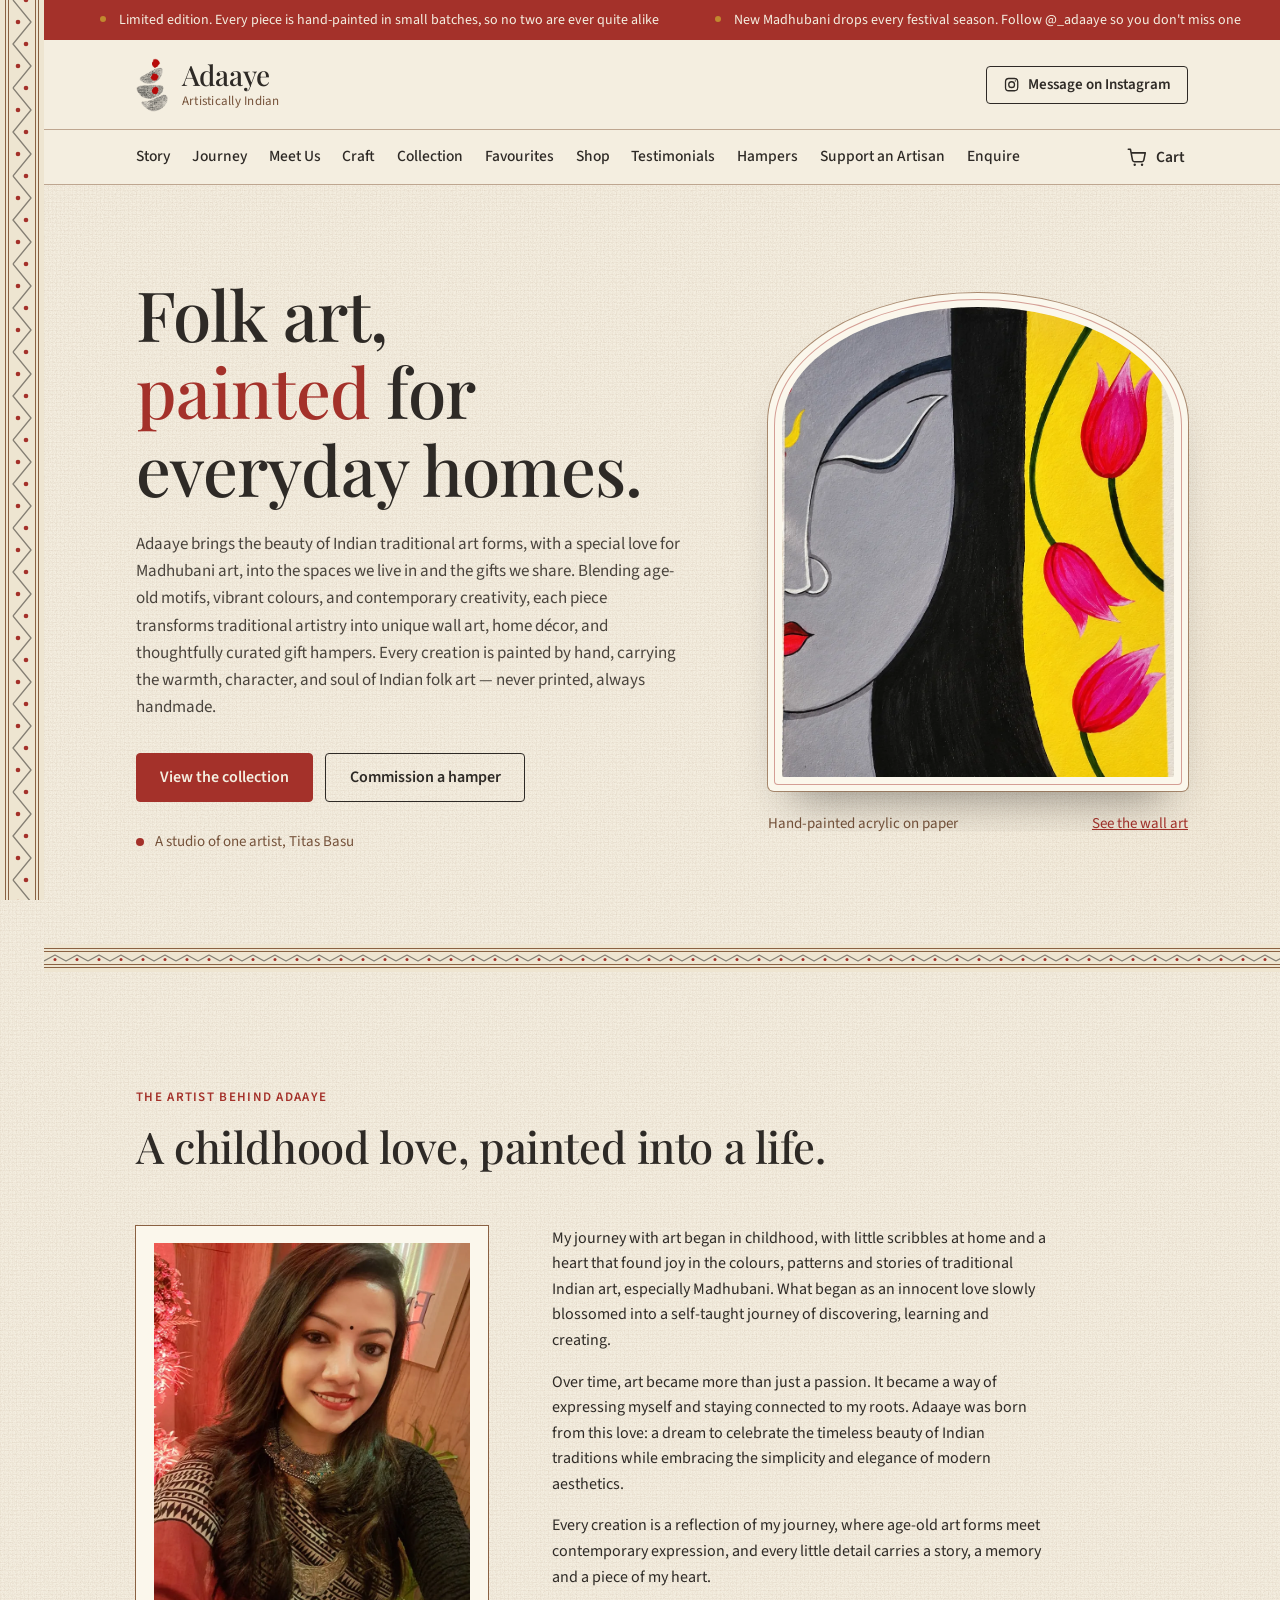
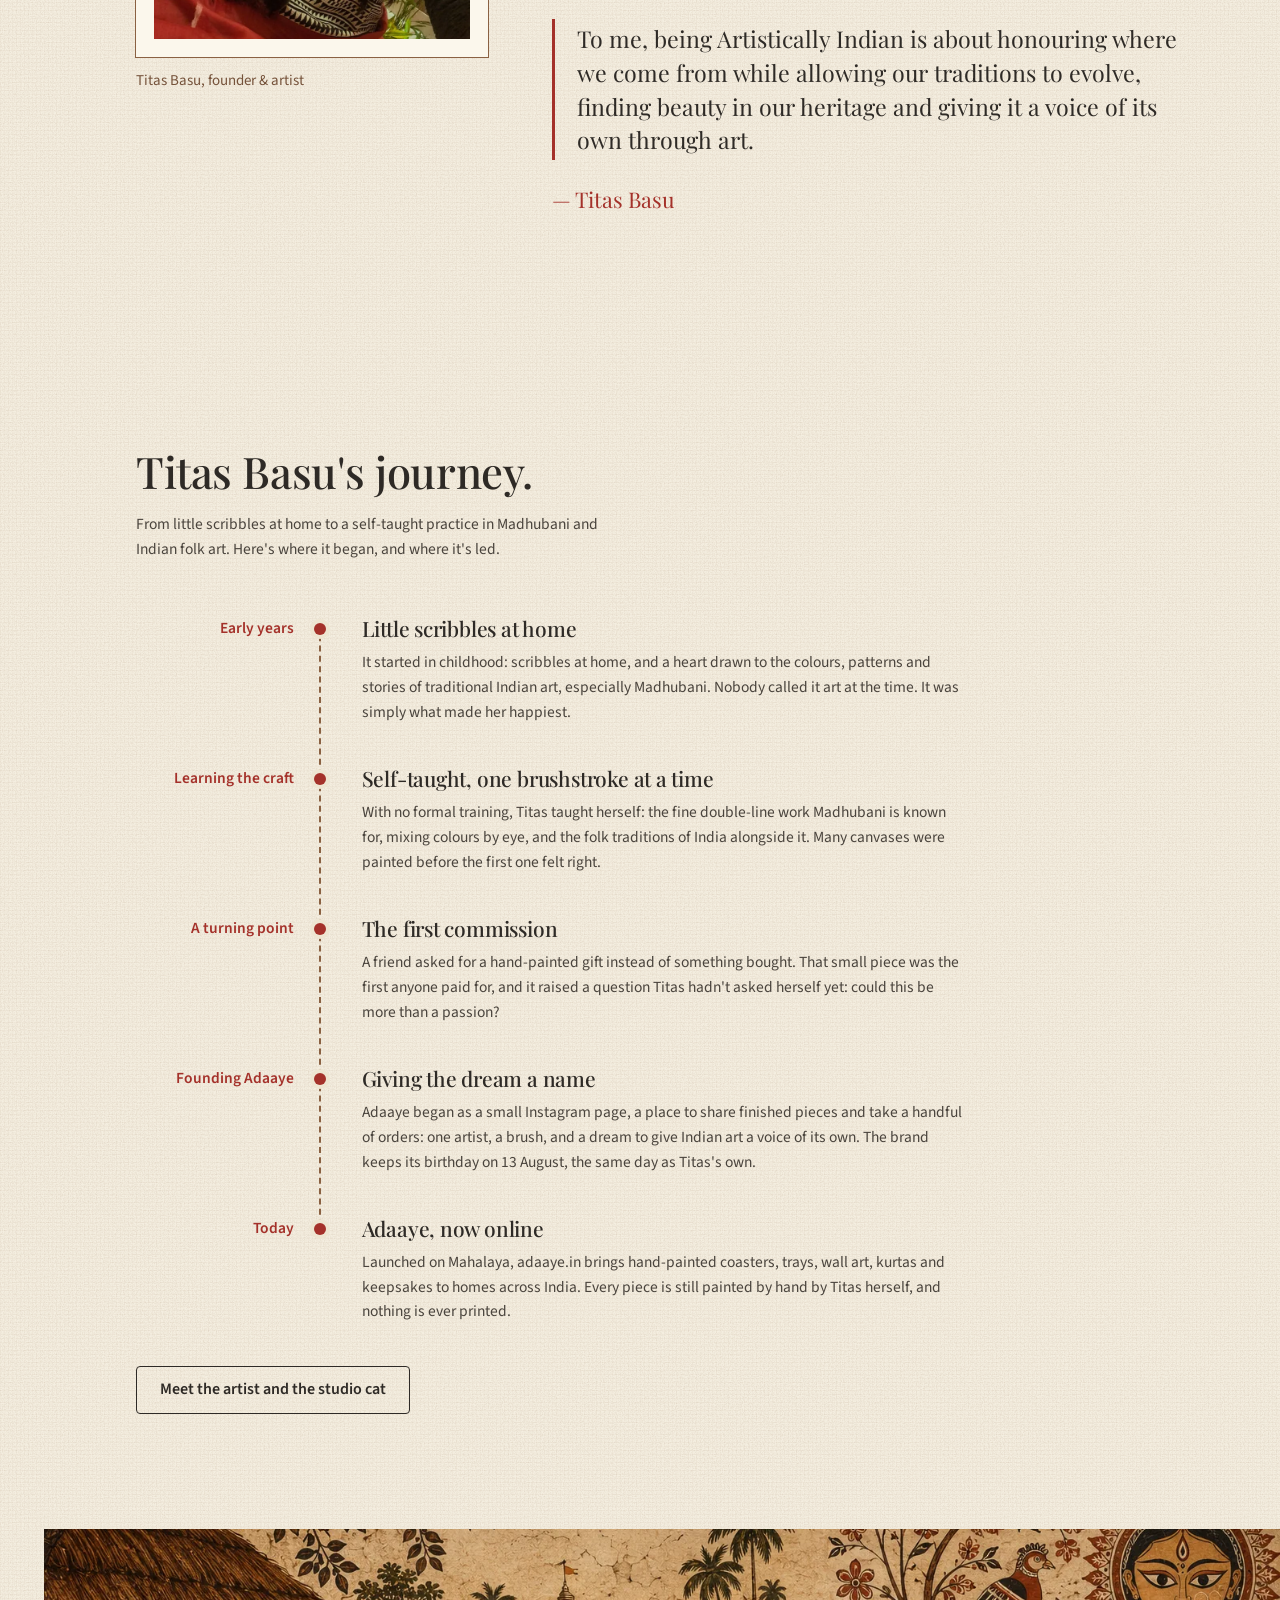
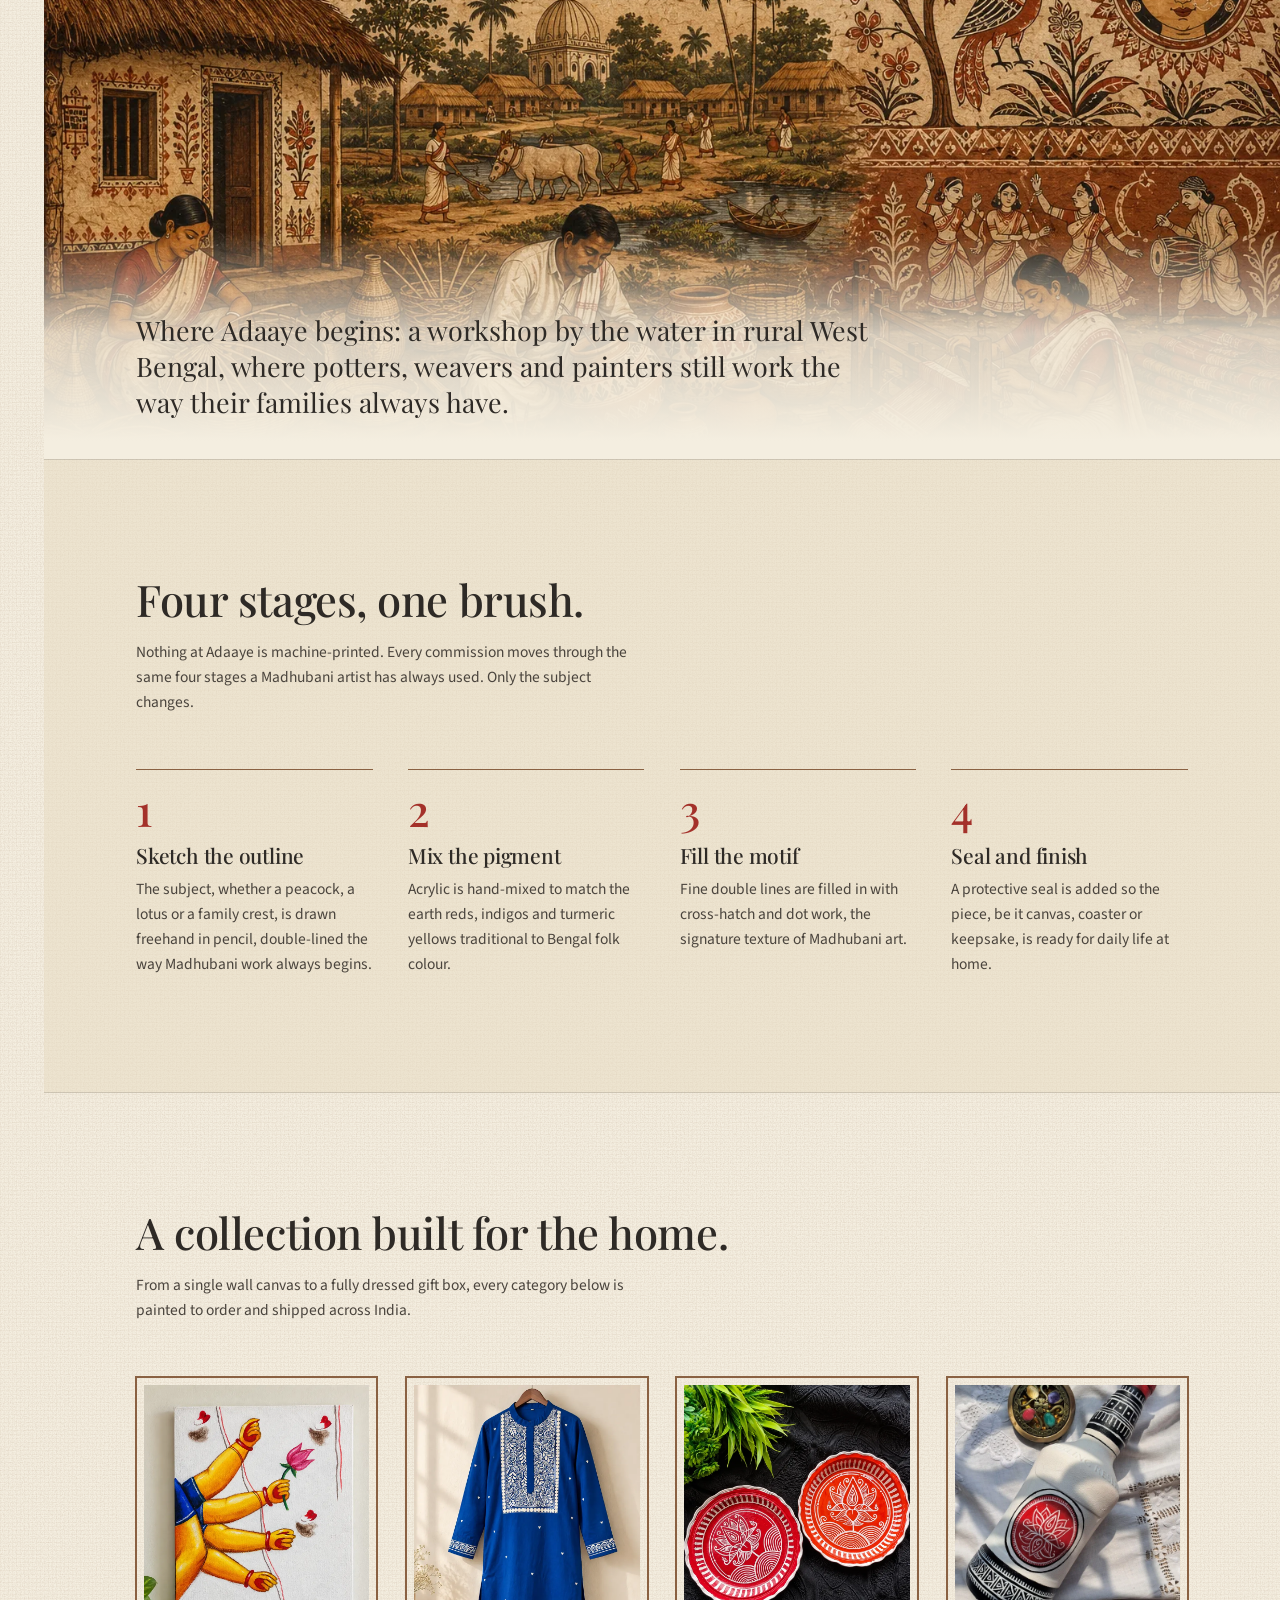
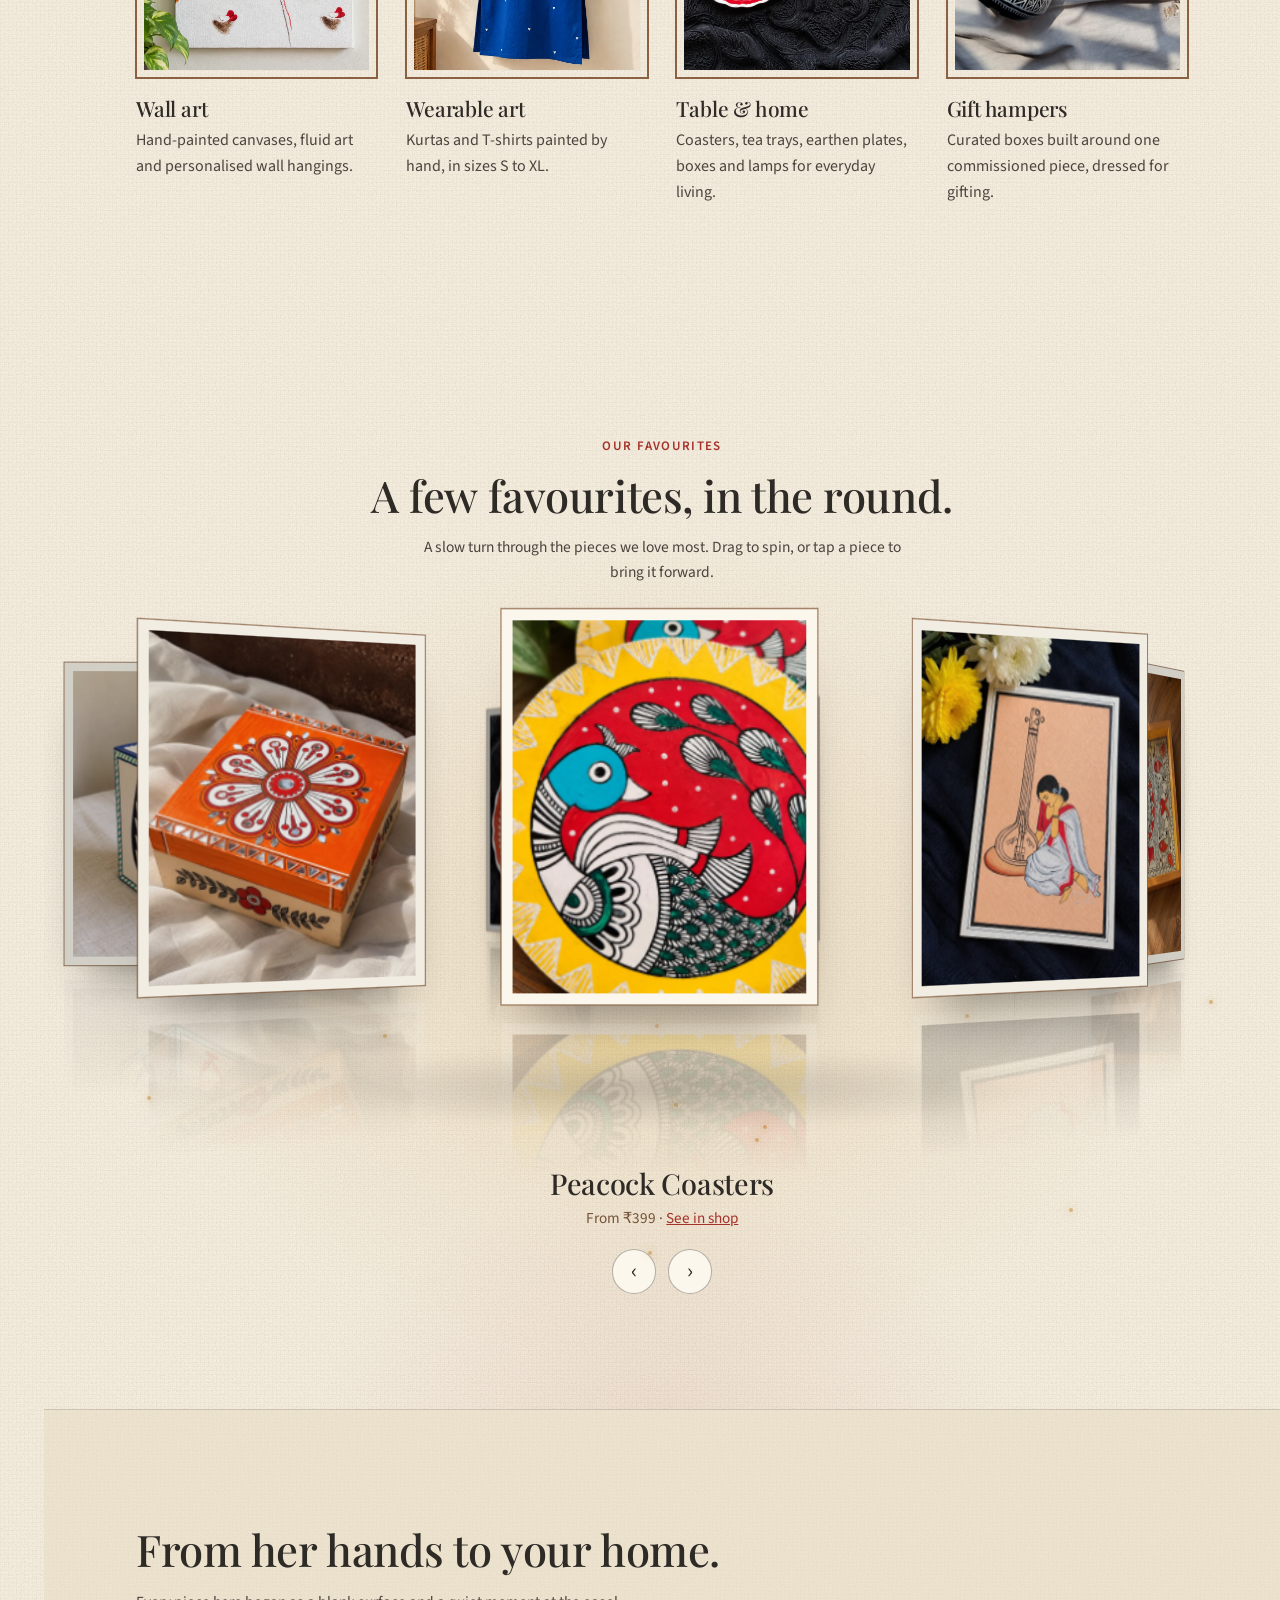
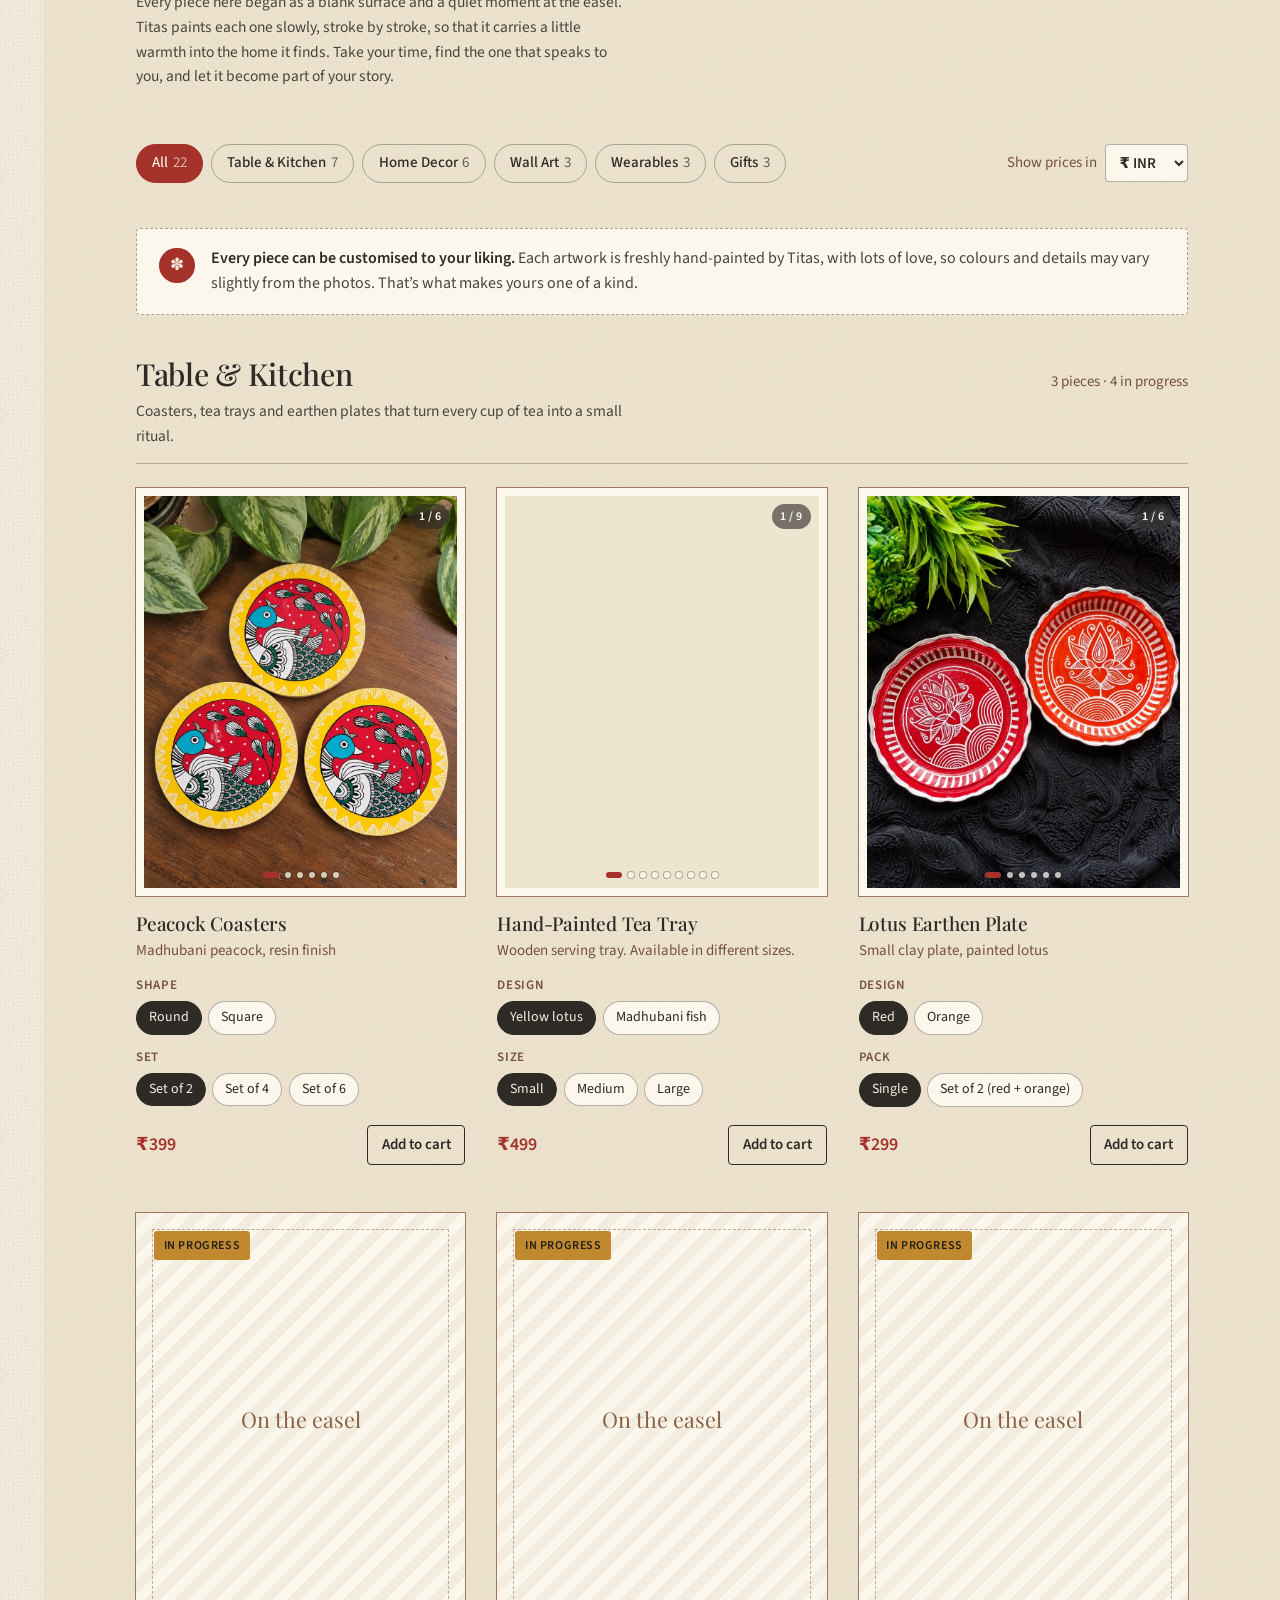
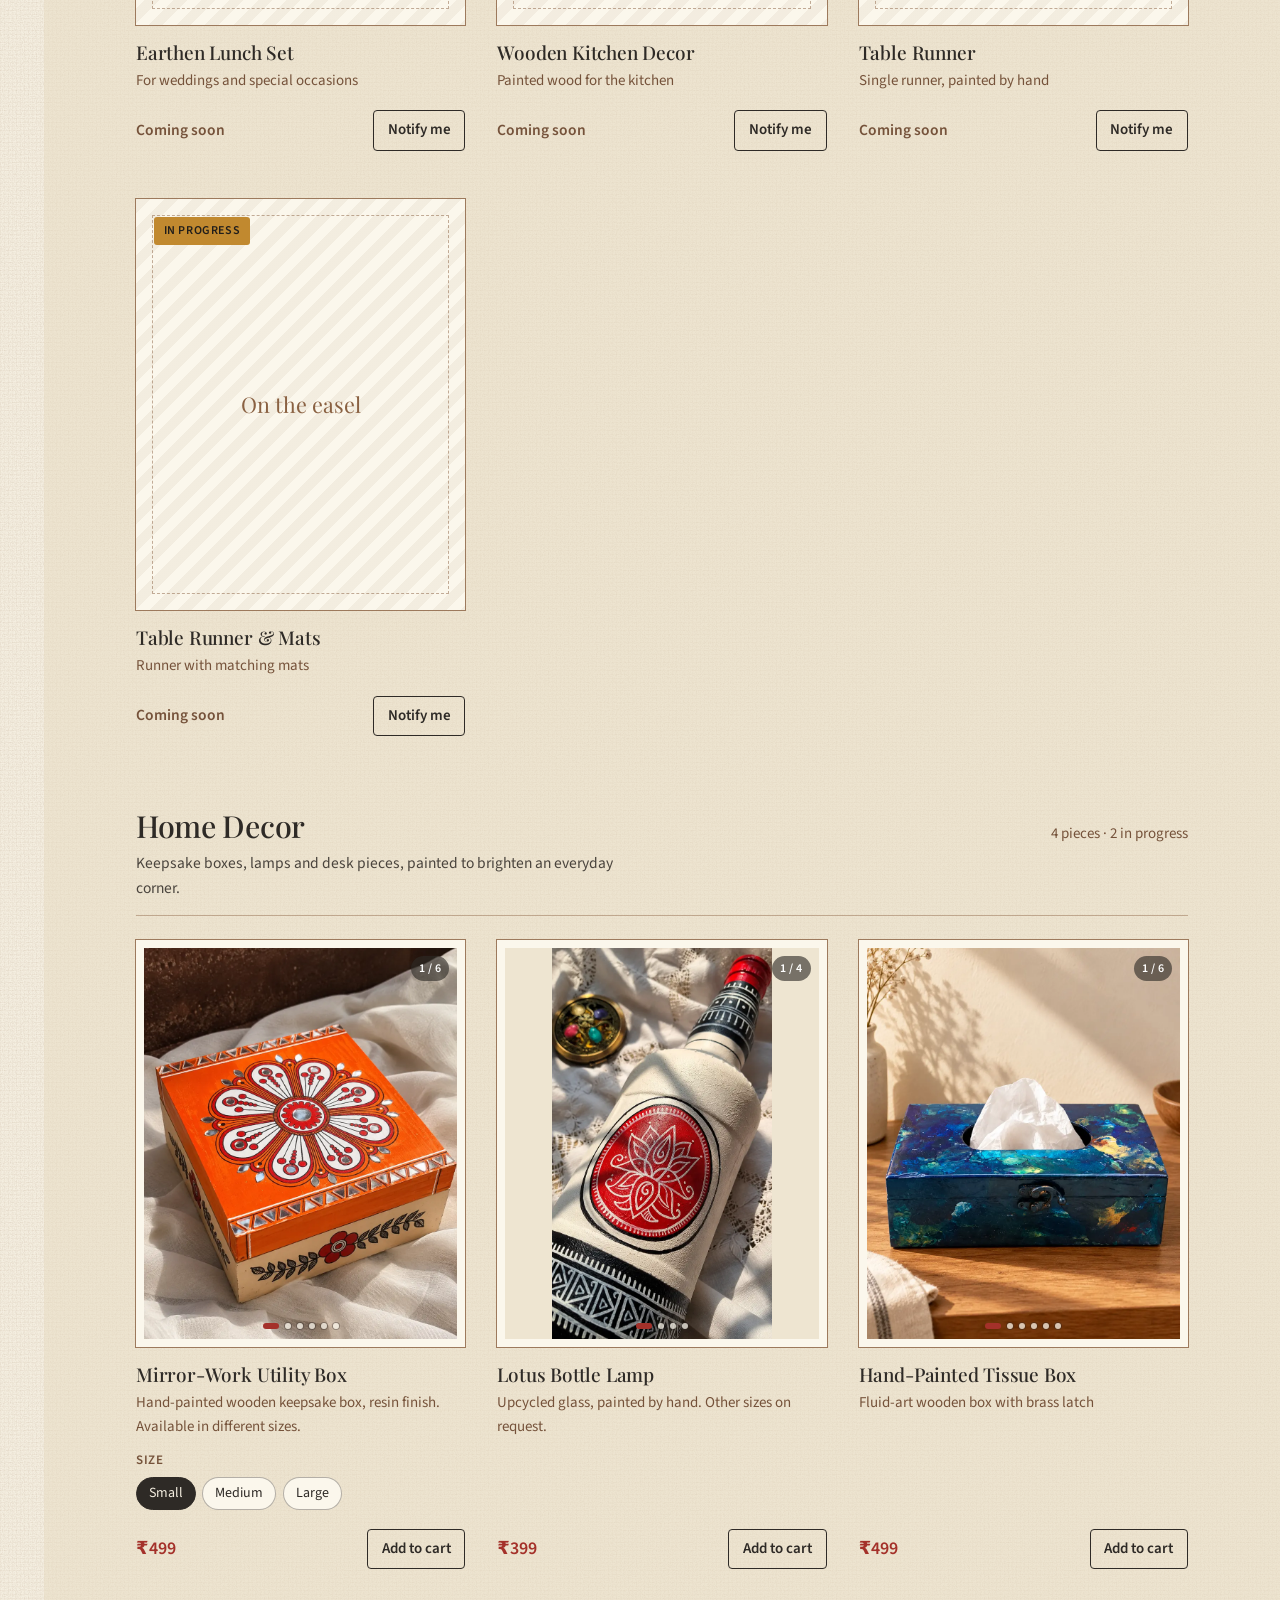
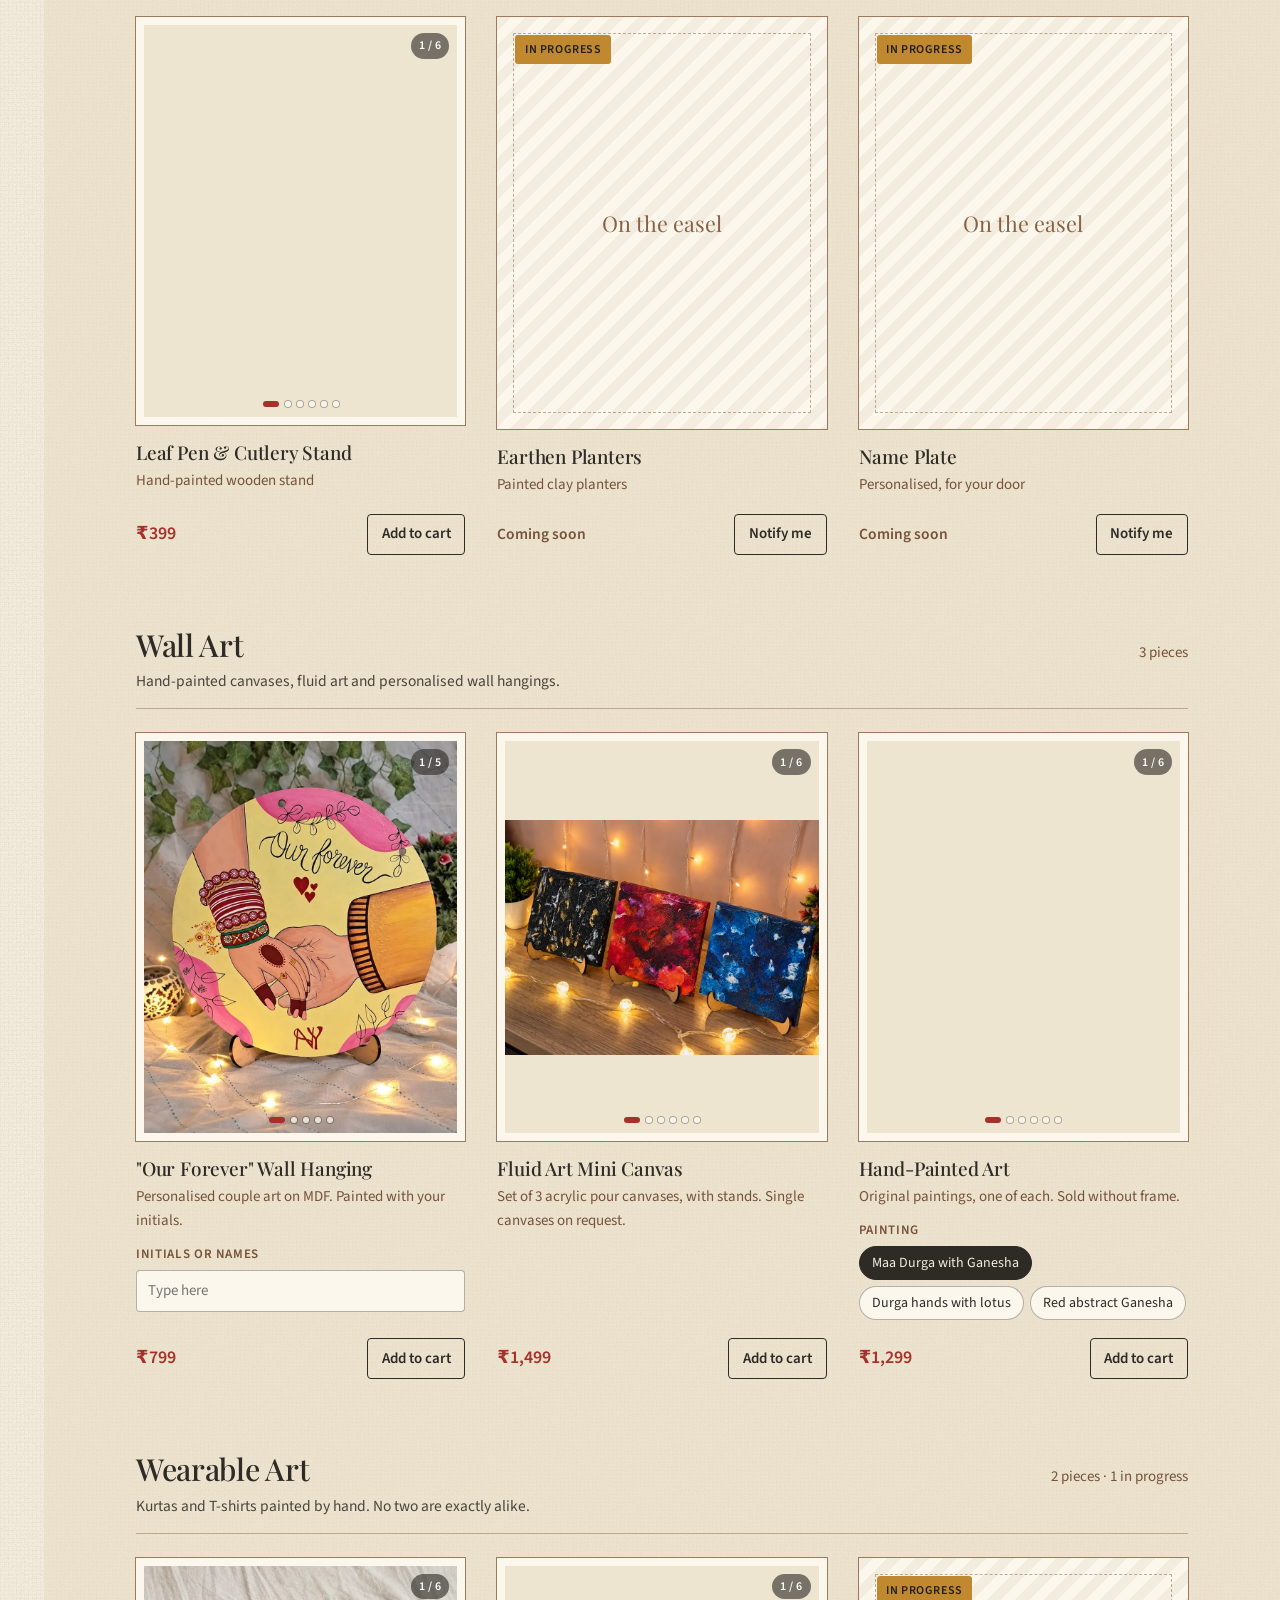
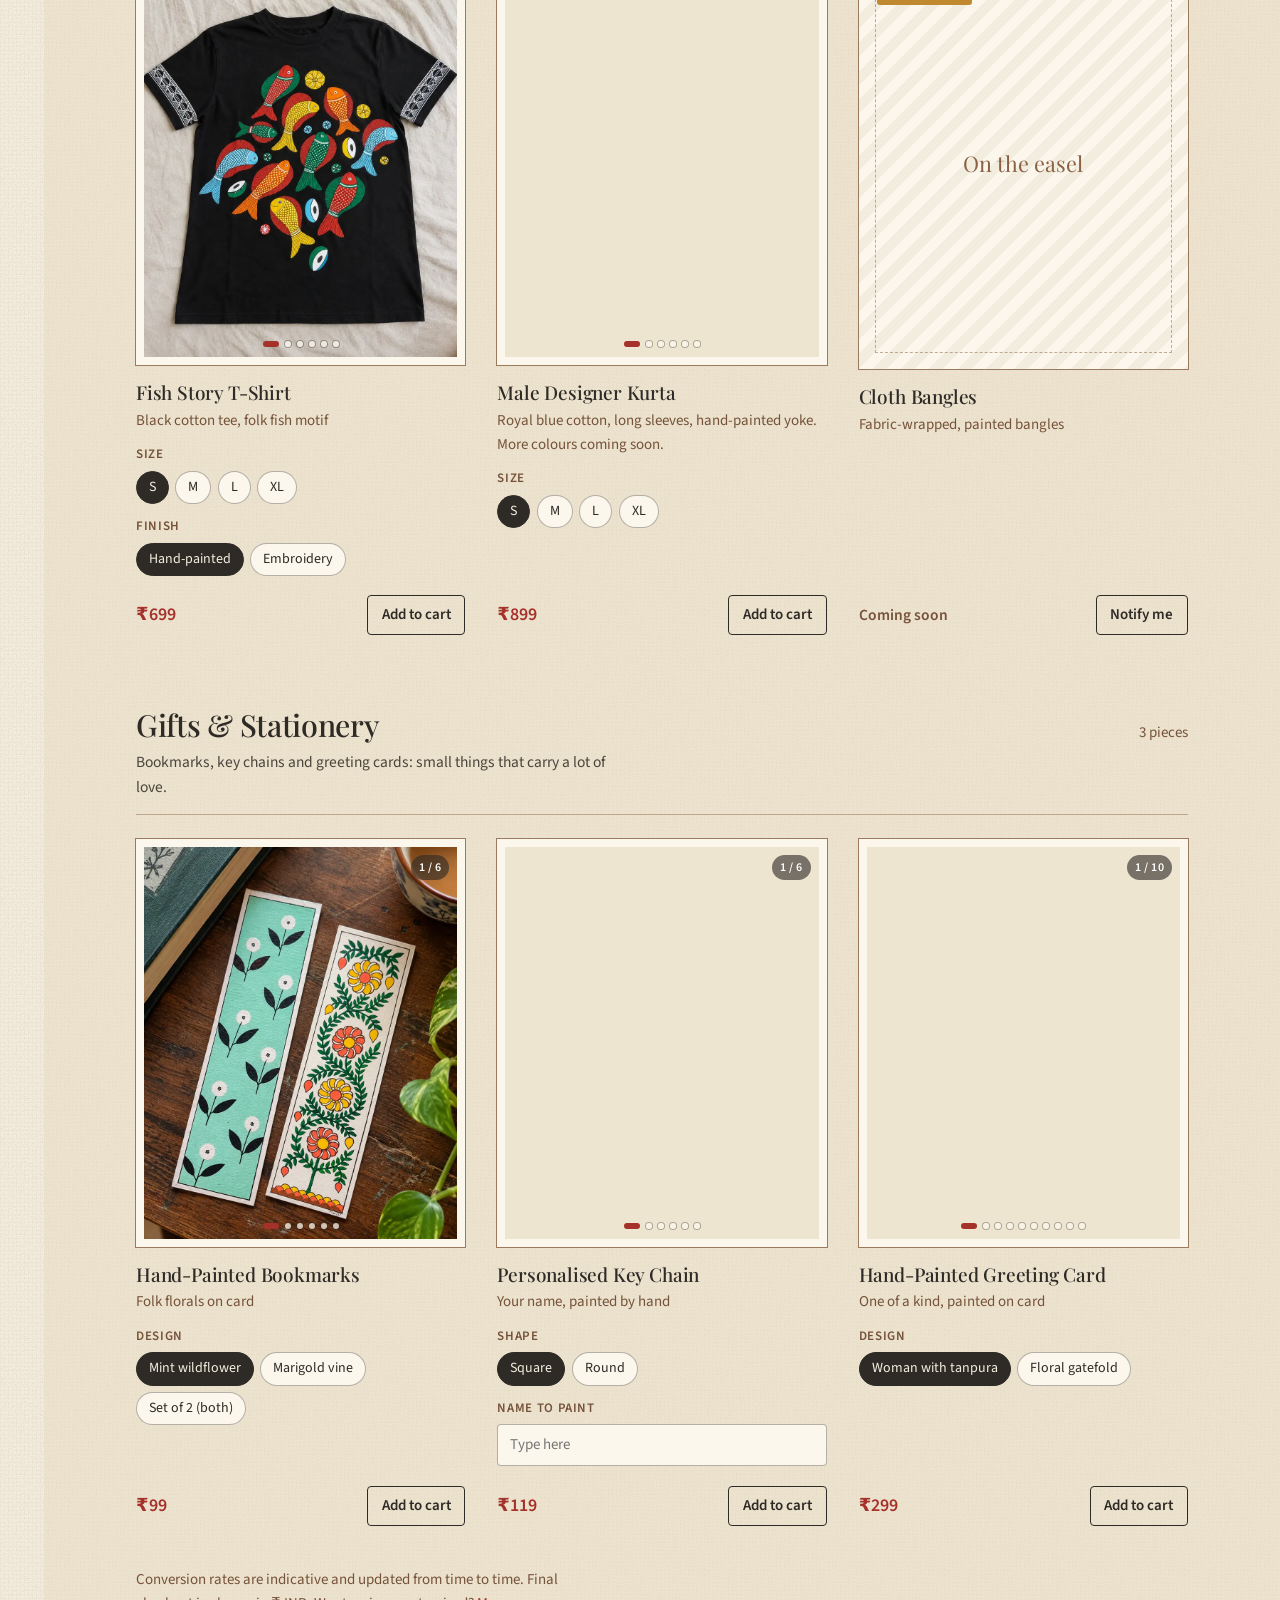
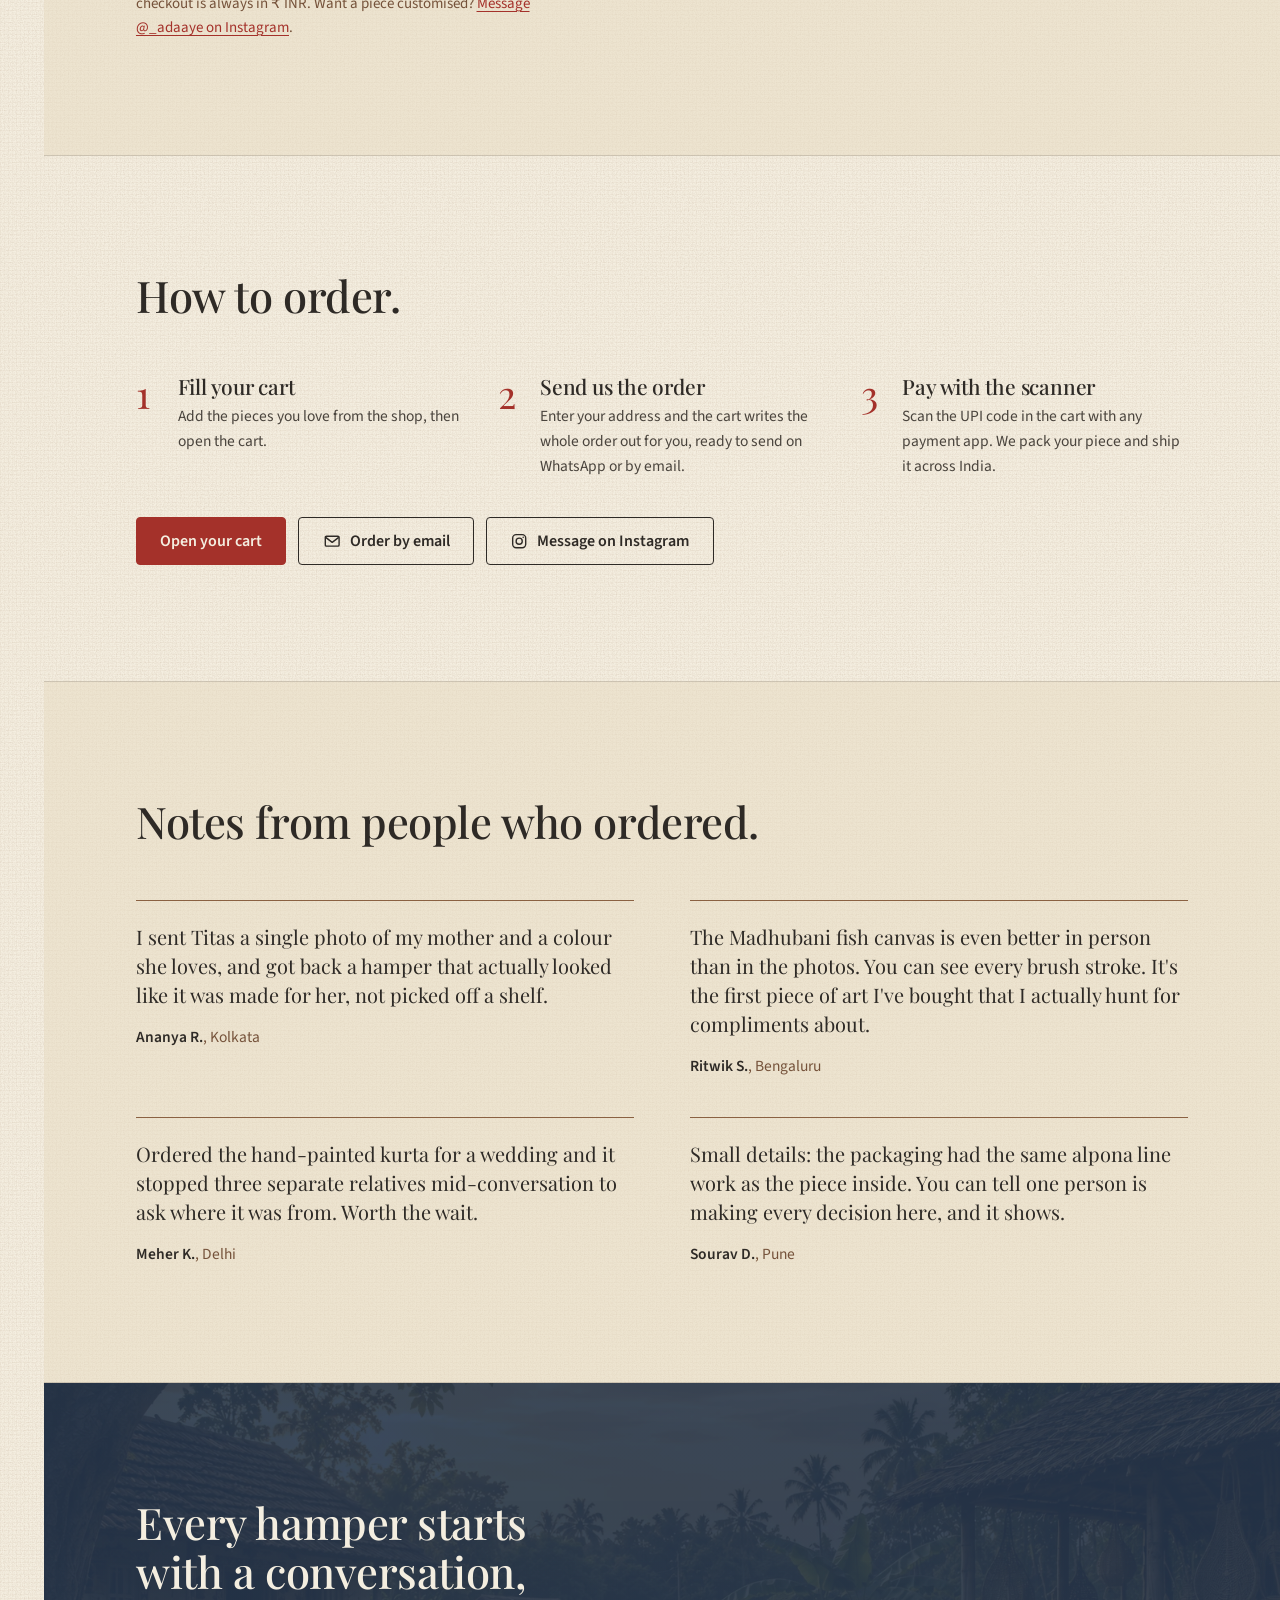
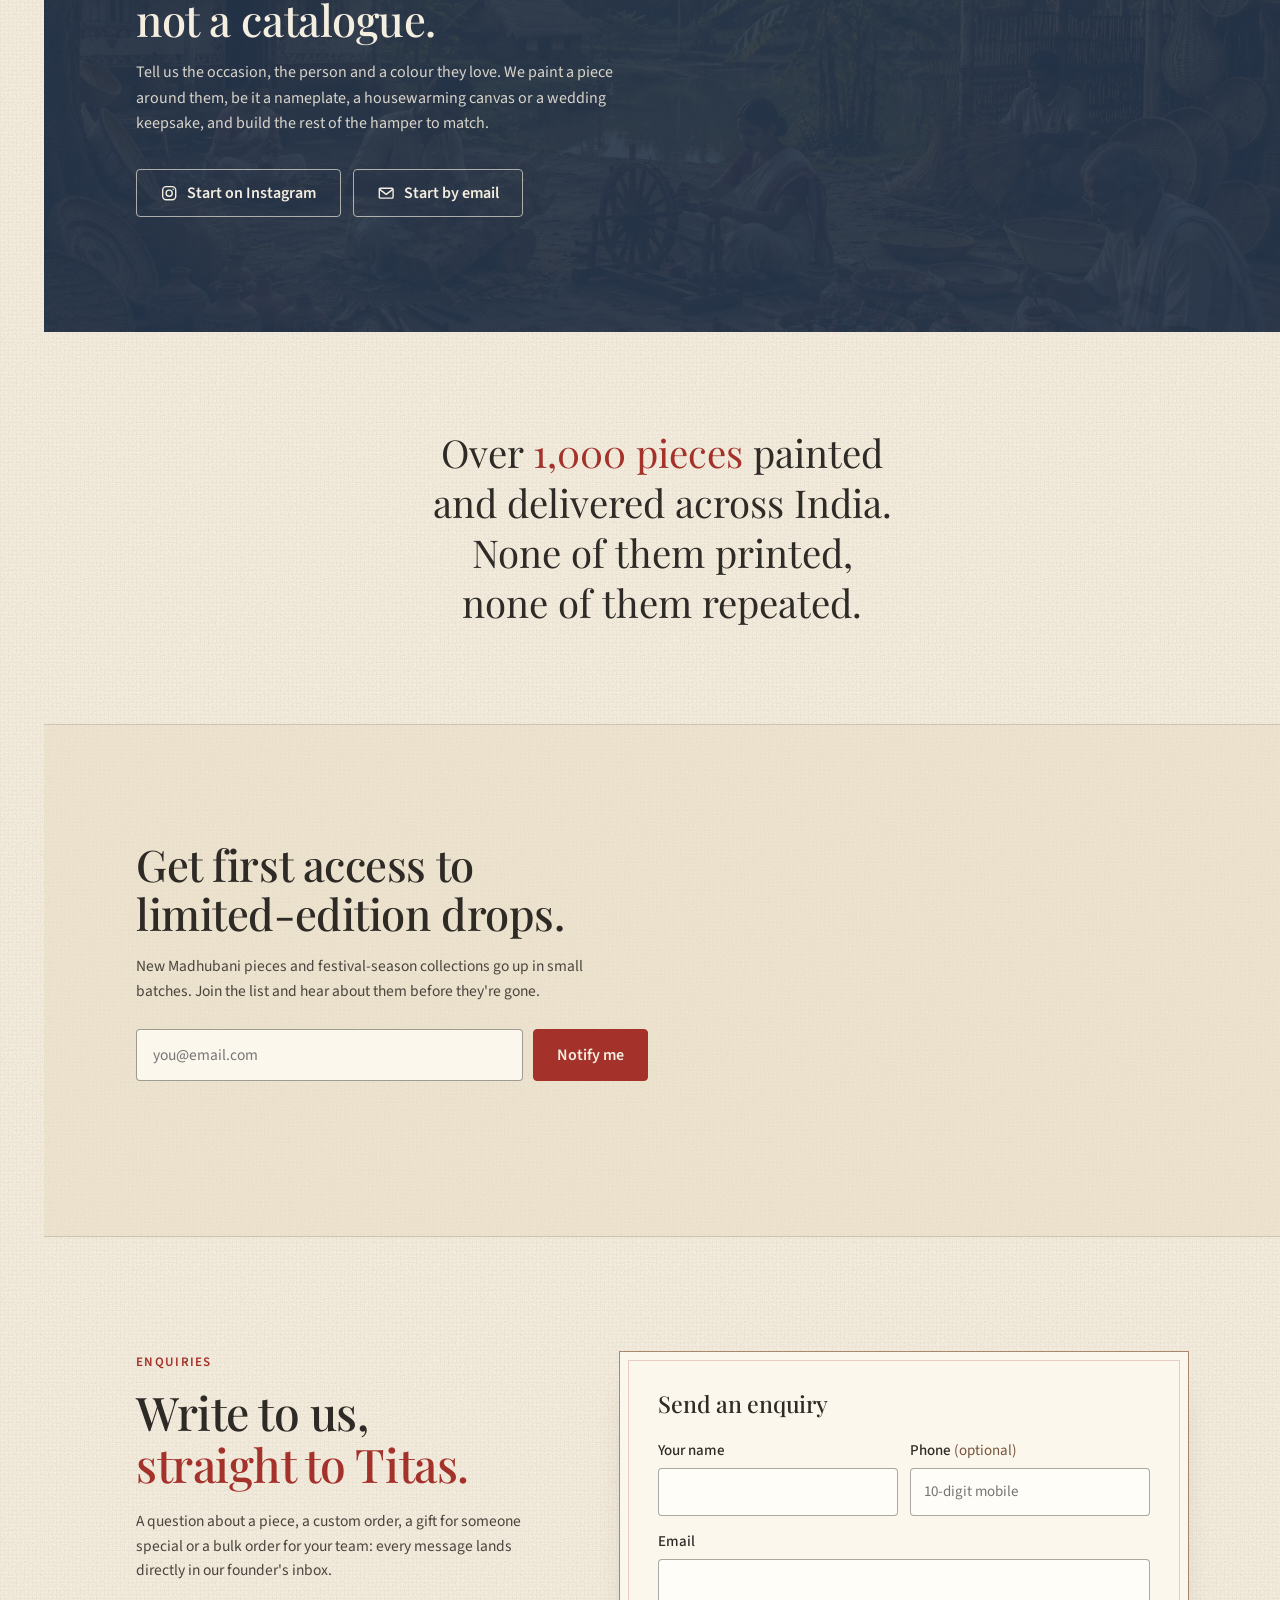
==== index.html @ 22d7da28 "Add files via upload" ====
<!DOCTYPE html>
<html lang="en">
<head>
<meta charset="UTF-8">
<meta name="viewport" content="width=device-width, initial-scale=1">
<title>Adaaye — Artistically Indian</title>
<meta name="description" content="Adaaye is an Indian fusion brand of hand-painted Madhubani and folk art by Titas Basu, West Bengal. Wall art, home decor and custom gift hampers, painted by hand and never printed.">
<meta property="og:title" content="Adaaye — Artistically Indian">
<meta property="og:description" content="Adaaye is an Indian fusion brand of hand-painted Madhubani and folk art by Titas Basu, West Bengal. Wall art, home decor and custom gift hampers, painted by hand and never printed.">
<meta property="og:image" content="assets/img/garden-bird-twin-fish.webp">
<meta name="theme-color" content="#A4312A">
<link rel="icon" type="image/png" href="assets/img/favicon-v2.png">
<link rel="preload" href="assets/fonts/playfair-display-latin-wght-normal.woff2" as="font" type="font/woff2" crossorigin>
<link rel="preload" href="assets/fonts/source-sans-3-latin-wght-normal.woff2" as="font" type="font/woff2" crossorigin>
<link rel="stylesheet" href="assets/css/styles.css">
</head>
<body>

<div class="announce" role="note" aria-label="Announcements">
  <div class="announce-track">
    <span>Limited edition. Every piece is hand-painted in small batches, so no two are ever quite alike</span>
    <span>New Madhubani drops every festival season. Follow @_adaaye so you don't miss one</span>
    <span>Custom hampers are open for booking. Message us to commission a piece</span>
    <span aria-hidden="true">Limited edition. Every piece is hand-painted in small batches, so no two are ever quite alike</span>
    <span aria-hidden="true">New Madhubani drops every festival season. Follow @_adaaye so you don't miss one</span>
    <span aria-hidden="true">Custom hampers are open for booking. Message us to commission a piece</span>
  </div>
</div>

<header class="masthead">
  <div class="wrap">
    <a class="brand" href="index.html" aria-label="Adaaye, home">
      <img src="assets/img/logo-mark-v2.webp" alt="" width="364" height="611">
      <span class="brand-name">Adaaye<small>Artistically Indian</small></span>
    </a>
    <div class="masthead-actions">
      <a class="btn btn--small" data-wa="Hi Adaaye! I'd like to place an order."><svg viewBox="0 0 24 24" fill="none" stroke="currentColor" stroke-width="1.8" stroke-linejoin="round" aria-hidden="true"><path d="M4 20l1.3-4.2A8 8 0 1 1 8.4 19L4 20z"/><path d="M9.4 8.7c-.4 2.5 3 5.9 5.6 5.8l.9-1.3-1.6-1-.9.7c-.9-.4-1.8-1.3-2.2-2.2l.7-.9-1-1.6-1.5.5z" fill="currentColor" stroke="none"/></svg>Order on WhatsApp</a>
      <a class="btn btn--line btn--small" data-ig href="https://instagram.com/_adaaye"><svg viewBox="0 0 24 24" fill="none" stroke="currentColor" stroke-width="1.8" aria-hidden="true"><rect x="3.5" y="3.5" width="17" height="17" rx="4.5"/><circle cx="12" cy="12" r="4"/><circle cx="17.2" cy="6.8" r="1" fill="currentColor" stroke="none"/></svg>Message on Instagram</a>
    </div>
  </div>
</header>

<nav class="navbar" aria-label="Main">
  <div class="wrap">
    <button class="menu-btn" type="button" aria-expanded="false" aria-controls="navLinks">Menu</button>
    <ul class="nav-links" id="navLinks">
      <li><a href="#story">Story</a></li>
      <li><a href="#journey">Journey</a></li>
      <li><a href="meet.html">Meet Us</a></li>
      <li><a href="#craft">Craft</a></li>
      <li><a href="#collection">Collection</a></li>
      <li><a href="#favourites">Favourites</a></li>
      <li><a href="#shop">Shop</a></li>
      <li><a href="#testimonials">Testimonials</a></li>
      <li><a href="#hampers">Hampers</a></li>
      <li><a href="artisans.html">Support an Artisan</a></li>
      <li><a href="#enquire">Enquire</a></li>
      <li class="nav-ig"><a data-ig href="https://instagram.com/_adaaye">Message on Instagram</a></li>
      <li class="nav-ig"><a data-wa="Hi Adaaye! I'd like to place an order." data-hide-parent>Order on WhatsApp</a></li>
    </ul>
    <button class="cart-btn" type="button" data-cart-open aria-label="Open cart">
      <svg viewBox="0 0 24 24" fill="none" stroke="currentColor" stroke-width="1.7" stroke-linecap="round" stroke-linejoin="round" aria-hidden="true"><path d="M2.5 3.5h2.3l2.3 12a2 2 0 0 0 2 1.6h8.3a2 2 0 0 0 2-1.6L21 7.5H5.6"/><circle cx="9.5" cy="20.5" r="1.3" fill="currentColor" stroke="none"/><circle cx="17.5" cy="20.5" r="1.3" fill="currentColor" stroke="none"/></svg><span>Cart</span><span class="cart-count" data-cart-count hidden>0</span>
    </button>
  </div>
</nav>

<main>

<section class="hero">
  <div class="wrap">
    <div>
      <h1>Folk art, <em>painted</em> for everyday homes.</h1>
      <p class="hero-lede">Adaaye brings the beauty of Indian traditional art forms, with a special love for Madhubani art, into the spaces we live in and the gifts we share. Blending age-old motifs, vibrant colours, and contemporary creativity, each piece transforms traditional artistry into unique wall art, home décor, and thoughtfully curated gift hampers. Every creation is painted by hand, carrying the warmth, character, and soul of Indian folk art — never printed, always handmade.</p>
      <div class="btn-row">
        <a href="#collection" class="btn">View the collection</a>
        <a href="#hampers" class="btn btn--line">Commission a hamper</a>
      </div>
      <p class="hero-credit">A studio of one artist, Titas Basu</p>
    </div>
    <figure class="hero-art">
      <div class="arch"><img src="assets/img/hero-lotus-face.webp" alt="A hand-painted acrylic on paper by Titas Basu: a serene face, flowing black hair and pink lotus buds on yellow" width="893" height="1072" fetchpriority="high"></div>
      <figcaption><span>Hand-painted acrylic on paper</span><a href="#shop-wall">See the wall art</a></figcaption>
    </figure>
  </div>
</section>
<div class="band" aria-hidden="true"></div>

<section class="panel" id="story">
  <div class="wrap">
    <div class="head">
      <p class="eyebrow">The artist behind Adaaye</p>
      <h2>A childhood love, painted into a life.</h2>
    </div>
    <div class="story-grid">
      <figure class="story-photo" style="margin:0">
        <div class="mount"><img src="assets/img/titas-basu-portrait.webp" alt="Titas Basu, the artist behind Adaaye" width="774" height="1032" loading="lazy"></div>
        <figcaption>Titas Basu, founder &amp; artist</figcaption>
      </figure>
      <div class="story-text">
        <p>My journey with art began in childhood, with little scribbles at home and a heart that found joy in the colours, patterns and stories of traditional Indian art, especially Madhubani. What began as an innocent love slowly blossomed into a self-taught journey of discovering, learning and creating.</p>
        <p>Over time, art became more than just a passion. It became a way of expressing myself and staying connected to my roots. Adaaye was born from this love: a dream to celebrate the timeless beauty of Indian traditions while embracing the simplicity and elegance of modern aesthetics.</p>
        <p>Every creation is a reflection of my journey, where age-old art forms meet contemporary expression, and every little detail carries a story, a memory and a piece of my heart.</p>
        <blockquote class="story-quote">To me, being Artistically Indian is about honouring where we come from while allowing our traditions to evolve, finding beauty in our heritage and giving it a voice of its own through art.</blockquote>
        <p class="story-sign">&mdash; Titas Basu</p>
      </div>
    </div>
  </div>
</section>

<section class="panel" id="journey">
  <div class="wrap">
    <div class="head">
      <h2>Titas Basu's journey.</h2>
      <p>From little scribbles at home to a self-taught practice in Madhubani and Indian folk art. Here's where it began, and where it's led.</p>
    </div>
    <ol class="timeline">
      <li>
        <div class="when">Early years</div>
        <div class="what">
          <h3>Little scribbles at home</h3>
          <p>It started in childhood: scribbles at home, and a heart drawn to the colours, patterns and stories of traditional Indian art, especially Madhubani. Nobody called it art at the time. It was simply what made her happiest.</p>
        </div>
      </li>
      <li>
        <div class="when">Learning the craft</div>
        <div class="what">
          <h3>Self-taught, one brushstroke at a time</h3>
          <p>With no formal training, Titas taught herself: the fine double-line work Madhubani is known for, mixing colours by eye, and the folk traditions of India alongside it. Many canvases were painted before the first one felt right.</p>
        </div>
      </li>
      <li>
        <div class="when">A turning point</div>
        <div class="what">
          <h3>The first commission</h3>
          <p>A friend asked for a hand-painted gift instead of something bought. That small piece was the first anyone paid for, and it raised a question Titas hadn't asked herself yet: could this be more than a passion?</p>
        </div>
      </li>
      <li>
        <div class="when">Founding Adaaye</div>
        <div class="what">
          <h3>Giving the dream a name</h3>
          <p>Adaaye began as a small Instagram page, a place to share finished pieces and take a handful of orders: one artist, a brush, and a dream to give Indian art a voice of its own. The brand keeps its birthday on 13 August, the same day as Titas's own.</p>
        </div>
      </li>
      <li>
        <div class="when">Today</div>
        <div class="what">
          <h3>Adaaye, now online</h3>
          <p>Launched on Mahalaya, adaaye.in brings hand-painted coasters, trays, wall art, kurtas and keepsakes to homes across India. Every piece is still painted by hand by Titas herself, and nothing is ever printed.</p>
        </div>
      </li>
    </ol>
    <p style="margin-top:2.6rem"><a class="btn btn--line" href="meet.html">Meet the artist and the studio cat</a></p>
  </div>
</section>

<section class="village" aria-label="Where Adaaye begins">
  <img src="assets/img/village.webp" alt="An illustrated village workshop in rural West Bengal, with potters, weavers and painters at work" width="1536" height="1024" loading="lazy">
  <div class="village-caption"><div class="wrap">
    <p>Where Adaaye begins: a workshop by the water in rural West Bengal, where potters, weavers and painters still work the way their families always have.</p>
  </div></div>
</section>

<section class="panel panel--sand" id="craft">
  <div class="wrap">
    <div class="head">
      <h2>Four stages, one brush.</h2>
      <p>Nothing at Adaaye is machine-printed. Every commission moves through the same four stages a Madhubani artist has always used. Only the subject changes.</p>
    </div>
    <ol class="stages">
      <li>
        <h3>Sketch the outline</h3>
        <p>The subject, whether a peacock, a lotus or a family crest, is drawn freehand in pencil, double-lined the way Madhubani work always begins.</p>
      </li>
      <li>
        <h3>Mix the pigment</h3>
        <p>Acrylic is hand-mixed to match the earth reds, indigos and turmeric yellows traditional to Bengal folk colour.</p>
      </li>
      <li>
        <h3>Fill the motif</h3>
        <p>Fine double lines are filled in with cross-hatch and dot work, the signature texture of Madhubani art.</p>
      </li>
      <li>
        <h3>Seal and finish</h3>
        <p>A protective seal is added so the piece, be it canvas, coaster or keepsake, is ready for daily life at home.</p>
      </li>
    </ol>
  </div>
</section>

<section class="panel" id="collection">
  <div class="wrap">
    <div class="head">
      <h2>A collection built for the home.</h2>
      <p>From a single wall canvas to a fully dressed gift box, every category below is painted to order and shipped across India.</p>
    </div>
    <ul class="kinds">
      <li><a href="#shop-wall">
        <img src="assets/img/shop/art-durga-hands-1.webp" alt="" width="880" height="1100" loading="lazy">
        <h3>Wall art</h3>
        <p>Hand-painted canvases, fluid art and personalised wall hangings.</p>
      </a></li>
      <li><a href="#shop-wear">
        <img src="assets/img/shop/kurta-male-2.webp" alt="" width="880" height="1100" loading="lazy">
        <h3>Wearable art</h3>
        <p>Kurtas and T-shirts painted by hand, in sizes S to XL.</p>
      </a></li>
      <li><a href="#shop-table">
        <img src="assets/img/shop/earthen-plate-1.webp" alt="" width="880" height="1100" loading="lazy">
        <h3>Table &amp; home</h3>
        <p>Coasters, tea trays, earthen plates, boxes and lamps for everyday living.</p>
      </a></li>
      <li><a href="#hampers">
        <img src="assets/img/lotus-bottle.webp" alt="" width="562" height="1000" loading="lazy">
        <h3>Gift hampers</h3>
        <p>Curated boxes built around one commissioned piece, dressed for gifting.</p>
      </a></li>
    </ul>
  </div>
</section>

<section class="panel fav3d" id="favourites">
  <div class="motes" aria-hidden="true"></div>
  <div class="wrap">
    <div class="head">
      <p class="eyebrow">Our favourites</p>
      <h2>A few favourites, in the round.</h2>
      <p>A slow turn through the pieces we love most. Drag to spin, or tap a piece to bring it forward.</p>
    </div>
    <div class="ring-stage" id="ringStage">
      <div class="ring" id="ring">
        <button class="r-card" type="button" data-name="Peacock Coasters" data-price="From ₹399" data-cat="table" aria-label="Peacock Coasters"><span class="r-frame"><img src="assets/img/shop/coaster-4.webp" alt="" loading="lazy" draggable="false" width="880" height="1100"></span></button>
        <button class="r-card" type="button" data-name="Tanpura Greeting Card" data-price="₹299" data-cat="gifts" aria-label="Tanpura Greeting Card"><span class="r-frame"><img src="assets/img/shop/card-tanpura-1.webp" alt="" loading="lazy" draggable="false" width="880" height="1100"></span></button>
        <button class="r-card" type="button" data-name="Madhubani Fish Tea Tray" data-price="From ₹499" data-cat="table" aria-label="Madhubani Fish Tea Tray"><span class="r-frame"><img src="assets/img/shop/tray-fish-1.webp" alt="" loading="lazy" draggable="false" width="880" height="1100"></span></button>
        <button class="r-card" type="button" data-name="Maa Durga with Ganesha" data-price="₹1,299" data-cat="wall" aria-label="Maa Durga with Ganesha"><span class="r-frame"><img src="assets/img/shop/art-durga-ganesha-1.webp" alt="" loading="lazy" draggable="false" width="880" height="1100"></span></button>
        <button class="r-card" type="button" data-name="Male Designer Kurta" data-price="₹899" data-cat="wear" aria-label="Male Designer Kurta"><span class="r-frame"><img src="assets/img/shop/kurta-male-2.webp" alt="" loading="lazy" draggable="false" width="880" height="1100"></span></button>
        <button class="r-card" type="button" data-name="Lotus Earthen Plate" data-price="From ₹299" data-cat="table" aria-label="Lotus Earthen Plate"><span class="r-frame"><img src="assets/img/shop/earthen-plate-3.webp" alt="" loading="lazy" draggable="false" width="880" height="1100"></span></button>
        <button class="r-card" type="button" data-name="Hand-Painted Tissue Box" data-price="₹499" data-cat="home" aria-label="Hand-Painted Tissue Box"><span class="r-frame"><img src="assets/img/shop/tissue-box-1.webp" alt="" loading="lazy" draggable="false" width="880" height="1100"></span></button>
        <button class="r-card" type="button" data-name="Leaf Pen &amp; Cutlery Stand" data-price="₹399" data-cat="home" aria-label="Leaf Pen &amp; Cutlery Stand"><span class="r-frame"><img src="assets/img/shop/pen-stand-3.webp" alt="" loading="lazy" draggable="false" width="880" height="1100"></span></button>
        <button class="r-card" type="button" data-name="Mirror-Work Utility Box" data-price="From ₹499" data-cat="home" aria-label="Mirror-Work Utility Box"><span class="r-frame"><img src="assets/img/shop/utility-box-1.webp" alt="" loading="lazy" draggable="false" width="880" height="1100"></span></button>
      </div>
      <div class="ring-floor" aria-hidden="true"></div>
    </div>
    <div class="ring-caption" aria-live="polite"><h3 id="ringName">&nbsp;</h3><p id="ringMeta">&nbsp;</p></div>
    <div class="ring-ctrl"><button type="button" id="ringPrev" aria-label="Previous piece">&#8249;</button><button type="button" id="ringNext" aria-label="Next piece">&#8250;</button></div>
  </div>
</section>

<section class="panel panel--sand" id="shop">
  <div class="wrap">
    <div class="head">
      <h2>From her hands to your home.</h2>
      <p>Every piece here began as a blank surface and a quiet moment at the easel. Titas paints each one slowly, stroke by stroke, so that it carries a little warmth into the home it finds. Take your time, find the one that speaks to you, and let it become part of your story.</p>
    </div>
    <div class="shop-tools">
      <div class="pills" id="pills" role="group" aria-label="Show one category"></div>
      <label class="currency">Show prices in
        <select id="currency">
          <option value="INR">₹ INR</option>
          <option value="USD">$ USD</option>
          <option value="GBP">£ GBP</option>
          <option value="EUR">€ EUR</option>
          <option value="RUB">₽ RUB</option>
        </select>
      </label>
    </div>
    <div class="handmade-note" role="note">
      <span class="hn-mark" aria-hidden="true">&#10045;</span>
      <p><b>Every piece can be customised to your liking.</b> Each artwork is freshly hand-painted by Titas, with lots of love, so colours and details may vary slightly from the photos. That&rsquo;s what makes yours one of a kind.</p>
    </div>
    <div id="shelves"><p>The shop needs JavaScript to load. You can also order any piece by messaging <a class="link" href="https://instagram.com/_adaaye">@_adaaye on Instagram</a>.</p></div>
    <p class="shop-note">Conversion rates are indicative and updated from time to time. Final checkout is always in ₹ INR. Want a piece customised? <a class="link" data-ig href="https://instagram.com/_adaaye">Message @_adaaye on Instagram</a>.</p>
  </div>
</section>

<section class="panel" id="order">
  <div class="wrap">
    <div class="head">
      <h2>How to order.</h2>
    </div>
    <ol class="order-steps">
      <li><h3>Fill your cart</h3><p>Add the pieces you love from the shop, then open the cart.</p></li>
      <li><h3>Send us the order</h3><p>Enter your address and the cart writes the whole order out for you, ready to send on WhatsApp or by email.</p></li>
      <li><h3>Pay with the scanner</h3><p>Scan the UPI code in the cart with any payment app. We pack your piece and ship it across India.</p></li>
    </ol>
    <div class="btn-row">
      <button class="btn" type="button" data-cart-open>Open your cart</button>
      <a class="btn btn--line" data-wa="Hi Adaaye! I'd like to place an order."><svg viewBox="0 0 24 24" fill="none" stroke="currentColor" stroke-width="1.8" stroke-linejoin="round" aria-hidden="true"><path d="M4 20l1.3-4.2A8 8 0 1 1 8.4 19L4 20z"/><path d="M9.4 8.7c-.4 2.5 3 5.9 5.6 5.8l.9-1.3-1.6-1-.9.7c-.9-.4-1.8-1.3-2.2-2.2l.7-.9-1-1.6-1.5.5z" fill="currentColor" stroke="none"/></svg>Order on WhatsApp</a>
      <a class="btn btn--line" data-mail="Order enquiry"><svg viewBox="0 0 24 24" fill="none" stroke="currentColor" stroke-width="1.8" stroke-linejoin="round" aria-hidden="true"><rect x="3" y="5.5" width="18" height="13" rx="1.5"/><path d="M3.5 7l8.5 6.5L20.5 7"/></svg>Order by email</a>
      <a class="btn btn--line" data-ig href="https://instagram.com/_adaaye"><svg viewBox="0 0 24 24" fill="none" stroke="currentColor" stroke-width="1.8" aria-hidden="true"><rect x="3.5" y="3.5" width="17" height="17" rx="4.5"/><circle cx="12" cy="12" r="4"/><circle cx="17.2" cy="6.8" r="1" fill="currentColor" stroke="none"/></svg>Message on Instagram</a>
    </div>
  </div>
</section>

<section class="panel panel--sand" id="testimonials">
  <div class="wrap">
    <div class="head">
      <h2>Notes from people who ordered.</h2>
    </div>
    <div class="quotes">
      <figure class="quote">
        <blockquote>I sent Titas a single photo of my mother and a colour she loves, and got back a hamper that actually looked like it was made for her, not picked off a shelf.</blockquote>
        <figcaption><b>Ananya R.</b>, Kolkata</figcaption>
      </figure>
      <figure class="quote">
        <blockquote>The Madhubani fish canvas is even better in person than in the photos. You can see every brush stroke. It's the first piece of art I've bought that I actually hunt for compliments about.</blockquote>
        <figcaption><b>Ritwik S.</b>, Bengaluru</figcaption>
      </figure>
      <figure class="quote">
        <blockquote>Ordered the hand-painted kurta for a wedding and it stopped three separate relatives mid-conversation to ask where it was from. Worth the wait.</blockquote>
        <figcaption><b>Meher K.</b>, Delhi</figcaption>
      </figure>
      <figure class="quote">
        <blockquote>Small details: the packaging had the same alpona line work as the piece inside. You can tell one person is making every decision here, and it shows.</blockquote>
        <figcaption><b>Sourav D.</b>, Pune</figcaption>
      </figure>
    </div>
  </div>
</section>

<section class="panel panel--dark hampers" id="hampers">
  <div class="wrap">
    <div class="head">
      <div class="head-main">
        <h2>Every hamper starts with a conversation, not a catalogue.</h2>
        <p>Tell us the occasion, the person and a colour they love. We paint a piece around them, be it a nameplate, a housewarming canvas or a wedding keepsake, and build the rest of the hamper to match.</p>
        <div class="btn-row">
          <a class="btn btn--paper" data-wa="Hi Adaaye! I'd like to commission a custom hamper."><svg viewBox="0 0 24 24" fill="none" stroke="currentColor" stroke-width="1.8" stroke-linejoin="round" aria-hidden="true"><path d="M4 20l1.3-4.2A8 8 0 1 1 8.4 19L4 20z"/><path d="M9.4 8.7c-.4 2.5 3 5.9 5.6 5.8l.9-1.3-1.6-1-.9.7c-.9-.4-1.8-1.3-2.2-2.2l.7-.9-1-1.6-1.5.5z" fill="currentColor" stroke="none"/></svg>Start on WhatsApp</a>
          <a class="btn btn--paper-line" data-ig href="https://instagram.com/_adaaye"><svg viewBox="0 0 24 24" fill="none" stroke="currentColor" stroke-width="1.8" aria-hidden="true"><rect x="3.5" y="3.5" width="17" height="17" rx="4.5"/><circle cx="12" cy="12" r="4"/><circle cx="17.2" cy="6.8" r="1" fill="currentColor" stroke="none"/></svg>Start on Instagram</a>
          <a class="btn btn--paper-line" data-mail="Custom hamper enquiry"><svg viewBox="0 0 24 24" fill="none" stroke="currentColor" stroke-width="1.8" stroke-linejoin="round" aria-hidden="true"><rect x="3" y="5.5" width="18" height="13" rx="1.5"/><path d="M3.5 7l8.5 6.5L20.5 7"/></svg>Start by email</a>
        </div>
      </div>
    </div>
  </div>
</section>

<section class="statement">
  <div class="wrap">
    <p>Over <span>1,000 pieces</span> painted and delivered across India. None of them printed, none of them repeated.</p>
  </div>
</section>

<section class="panel panel--sand droplist" id="drops">
  <div class="wrap">
    <div class="head">
      <div class="head-main">
        <h2>Get first access to limited-edition drops.</h2>
        <p>New Madhubani pieces and festival-season collections go up in small batches. Join the list and hear about them before they're gone.</p>
        <form id="dropForm">
          <label class="sr-only" for="dropEmail">Your email address</label>
          <input type="email" id="dropEmail" placeholder="you@email.com" autocomplete="email" required>
          <button class="btn" type="submit">Notify me</button>
        </form>
        <p class="form-msg" id="dropMsg" role="status"></p>
      </div>
    </div>
  </div>
</section>

<section class="panel enquiry" id="enquire">
  <div class="wrap">
    <div class="enq-side">
      <p class="eyebrow">Enquiries</p>
      <h2>Write to us, <em>straight to Titas.</em></h2>
      <p>A question about a piece, a custom order, a gift for someone special or a bulk order for your team: every message lands directly in our founder's inbox.</p>
      <ul class="enq-promise">
        <li>Read personally, never by a bot</li>
        <li>Reply within 24 hours</li>
        <li>Custom sizes, colours and names welcome</li>
      </ul>
      <div class="enq-sign">
        <img src="assets/img/titas-basu-portrait.webp" alt="" width="64" height="64" loading="lazy">
        <div><b>Titas Basu</b><span>Founder &amp; artist, Adaaye</span></div>
      </div>
    </div>

    <div class="enq-card">
      <form class="enq-form" id="enqForm" novalidate>
        <h3>Send an enquiry</h3>
        <p class="form-error" id="enqError" role="alert" hidden></p>
        <div class="field-row">
          <label class="field">Your name<input type="text" id="eName" autocomplete="name" required></label>
          <label class="field">Phone <span class="optional">(optional)</span><input type="tel" id="ePhone" autocomplete="tel" inputmode="tel" placeholder="10-digit mobile"></label>
        </div>
        <label class="field">Email<input type="email" id="eEmail" autocomplete="email" required></label>
        <span class="opt-label" id="eTopicLabel">What is it about?</span>
        <div class="chips" id="eTopic" role="group" aria-labelledby="eTopicLabel">
          <button class="chip" type="button" aria-pressed="true">A product</button>
          <button class="chip" type="button" aria-pressed="false">Custom order</button>
          <button class="chip" type="button" aria-pressed="false">Gifting / bulk</button>
          <button class="chip" type="button" aria-pressed="false">Collaboration</button>
          <button class="chip" type="button" aria-pressed="false">Something else</button>
        </div>
        <label class="field">Which piece? <span class="optional">(optional)</span>
          <select id="ePiece"><option value="">Not about one piece</option></select></label>
        <label class="field">Your message<textarea id="eMsg" rows="5" placeholder="Tell us what you have in mind..." required></textarea></label>
        <input type="checkbox" name="botcheck" id="eBot" tabindex="-1" autocomplete="off" hidden>
        <div class="enq-foot">
          <p>Goes to the founder's email. We never share your details.</p>
          <button class="btn" type="submit" id="eSend">Send enquiry</button>
        </div>
      </form>
      <div class="enq-done" id="enqDone" hidden>
        <div class="seal" aria-hidden="true">&#10003;</div>
        <h3 id="enqThanks" tabindex="-1">Thank you.</h3>
        <p id="enqDoneText"></p>
        <button class="btn btn--line btn--small" type="button" id="enqAgain">Send another</button>
      </div>
    </div>
  </div>
</section>

</main>

<div class="band" aria-hidden="true"></div>
<footer class="foot">
  <div class="wrap">
    <div class="foot-top">
      <div class="foot-brand">
        <img src="assets/img/logo-full-v2.webp" alt="Adaaye, Artistically Indian" width="571" height="852" loading="lazy">
        <p>Madhubani and acrylic folk art, hand-painted by Titas Basu in West Bengal.</p>
      </div>
      <div class="foot-cols">
        <div>
          <h3>Explore</h3>
          <ul>
            <li><a href="#story">Story</a></li>
            <li><a href="#journey">Journey</a></li>
            <li><a href="meet.html">Meet Us</a></li>
            <li><a href="#craft">Craft</a></li>
            <li><a href="#collection">Collection</a></li>
            <li><a href="#shop">Shop</a></li>
            <li><a href="#hampers">Hampers</a></li>
            <li><a href="artisans.html">Support an Artisan</a></li>
            <li><a href="#enquire">Enquire</a></li>
          </ul>
        </div>
        <div>
          <h3>Reach us</h3>
          <ul>
            <li><a data-ig href="https://instagram.com/_adaaye">@_adaaye on Instagram</a></li>
            <li><a data-wa="Hi Adaaye!" data-hide-parent>Chat on WhatsApp</a></li>
            <li><a data-mail="Hello Adaaye" data-mail-text data-hide-parent>Email us</a></li>
            <li>Ships across India</li>
          </ul>
        </div>
      </div>
    </div>
    <div class="foot-bottom">
      <span>&copy; 2026 Adaaye. Every piece signed by hand.</span>
      <span>Artistically Indian.</span>
    </div>
  </div>
</footer>

<script src="assets/js/config.js"></script>
<script src="assets/js/products.js"></script>
<script src="assets/js/qrcode.js"></script>
<script src="assets/js/site.js"></script>
</body>
</html>
---- assets/css/styles.css ----
/* =========================================================
   ADAAYE — Artistically Indian
   One stylesheet for all three pages.

   The idea: the page is a pat (a Bengal scroll painting).
   A painted border runs down the left edge, and painted
   bands divide one panel of the story from the next.
   Colours are Adaaye's original ones, on a quiet paper texture:
   ivory, charcoal, sindoor, indigo, turmeric and clay.
   ========================================================= */

/* ---------- fonts (bundled, no outside requests) ---------- */
@font-face{
  font-family:'Playfair Display';
  src:url('../fonts/playfair-display-latin-wght-normal.woff2') format('woff2');
  font-weight:400 900; font-style:normal; font-display:swap;
}
@font-face{
  font-family:'Source Sans 3';
  src:url('../fonts/source-sans-3-latin-wght-normal.woff2') format('woff2');
  font-weight:200 900; font-style:normal; font-display:swap;
}

/* ---------- tokens ---------- */
:root{
  /* Adaaye palette */
  --ivory:#F4EEE0;        /* paper */
  --ivory-light:#FBF7EC;  /* mounts, cards */
  --sand:#E3D8BE;
  --sand-soft:#EEE5D1;    /* second paper tone */
  --sand-wash:rgba(232,220,194,.5); /* the same tone, letting the paper texture show */
  --jute:#B9A88C;
  --charcoal:#2E2A26;     /* text, headings */
  --charcoal-2:#211E1B;
  --sindoor:#A4312A;      /* the red: buttons, accents */
  --sindoor-deep:#832620;
  --indigo:#26364C;       /* deep panels */
  --turmeric:#C1892F;
  --clay:#8A6142;         /* fine lines */
  --walnut:#75523A;       /* small labels */
  --ink:#2E2A26;

  --display:'Playfair Display', 'Iowan Old Style', 'Palatino Linotype', Georgia, serif;
  --text:'Source Sans 3', 'Segoe UI', system-ui, sans-serif;

  --band:44px;            /* width of the painted side border */
  --gutter:clamp(20px, 5vw, 64px);
  --measure:62ch;

  /* the painted border, as repeating tiles */
  --border-v:url("data:image/svg+xml,%3Csvg xmlns='http://www.w3.org/2000/svg' width='44' height='88' viewBox='0 0 44 88'%3E%3Crect width='44' height='88' fill='%23EEE5D1'/%3E%3Cpath d='M5.5 0v88M8.5 0v88M35.5 0v88M38.5 0v88' stroke='%238A6142' stroke-width='1'/%3E%3Cpath d='M13 0 31 22 13 44 31 66 13 88' fill='none' stroke='%232E2A26' stroke-opacity='.55' stroke-width='1.3' stroke-linejoin='round'/%3E%3Cg fill='%23A4312A'%3E%3Ccircle cx='18' cy='22' r='2.3'/%3E%3Ccircle cx='18' cy='66' r='2.3'/%3E%3Ccircle cx='26' cy='0' r='2.3'/%3E%3Ccircle cx='26' cy='44' r='2.3'/%3E%3Ccircle cx='26' cy='88' r='2.3'/%3E%3C/g%3E%3C/svg%3E");
  --border-h:url("data:image/svg+xml,%3Csvg xmlns='http://www.w3.org/2000/svg' width='44' height='28' viewBox='0 0 44 28'%3E%3Crect width='44' height='28' fill='%23EEE5D1'/%3E%3Cpath d='M0 4.5h44M0 7.5h44M0 20.5h44M0 23.5h44' stroke='%238A6142' stroke-width='1'/%3E%3Cpath d='M0 17 11 11 22 17 33 11 44 17' fill='none' stroke='%232E2A26' stroke-opacity='.55' stroke-width='1.2' stroke-linejoin='round'/%3E%3Cg fill='%23A4312A'%3E%3Ccircle cx='11' cy='15.5' r='1.5'/%3E%3Ccircle cx='33' cy='15.5' r='1.5'/%3E%3C/g%3E%3C/svg%3E");
}

/* ---------- base ---------- */
*,*::before,*::after{ box-sizing:border-box; }
html{ scroll-behavior:smooth; scroll-padding-top:5.5rem; -webkit-text-size-adjust:100%; }
body{
  margin:0;
  background-color:var(--ivory);
  /* paper: soft handmade-paper grain over a faint handloom weave */
  background-image:
    radial-gradient(1100px 620px at 10% -10%, rgba(164,49,42,.04), transparent 62%),
    radial-gradient(900px 520px at 100% 4%, rgba(193,137,47,.05), transparent 60%),
    url("data:image/svg+xml,%3Csvg xmlns='http://www.w3.org/2000/svg' width='240' height='240'%3E%3Cfilter id='g' x='0' y='0' width='100%25' height='100%25'%3E%3CfeTurbulence type='fractalNoise' baseFrequency='.85' numOctaves='3' seed='7' stitchTiles='stitch'/%3E%3CfeColorMatrix values='0 0 0 0 .42  0 0 0 0 .3  0 0 0 0 .2  0 0 0 .34 -.125'/%3E%3C/filter%3E%3Crect width='240' height='240' filter='url(%23g)'/%3E%3C/svg%3E"),
    repeating-linear-gradient(0deg, rgba(138,97,66,.035) 0 1px, transparent 1px 4px),
    repeating-linear-gradient(90deg, rgba(138,97,66,.028) 0 1px, transparent 1px 4px);
  background-size:auto, auto, 240px 240px, auto, auto;
  background-repeat:no-repeat, no-repeat, repeat, repeat, repeat;
  color:var(--ink);
  font-family:var(--text);
  font-size:.96875rem;
  line-height:1.6;
  font-weight:400;
  overflow-x:hidden;
}
img{ display:block; max-width:100%; height:auto; }
a{ color:inherit; }
p{ margin:0 0 1em; }
p:last-child{ margin-bottom:0; }
h1,h2,h3,h4{ font-family:var(--display); font-weight:500; line-height:1.12; letter-spacing:-.01em; margin:0; color:var(--charcoal); text-wrap:balance; }
h1{ font-size:clamp(2.5rem, 5.4vw, 4.5rem); }
h2{ font-size:clamp(1.9rem, 3.4vw, 3rem); }
h3{ font-size:1.3125rem; line-height:1.2; }
button, input, select{ font:inherit; color:inherit; }
button{ cursor:pointer; }
:focus-visible{ outline:2px solid var(--sindoor); outline-offset:3px; border-radius:2px; }
[hidden]{ display:none !important; }
.sr-only{ position:absolute; width:1px; height:1px; overflow:hidden; clip-path:inset(50%); white-space:nowrap; }

.wrap{ width:100%; max-width:1180px; margin-inline:auto; padding-inline:var(--gutter); }
.panel{ padding-block:clamp(4rem, 9vw, 7.5rem); }
.panel--sand{ background:var(--sand-wash); border-block:1px solid rgba(46,42,38,.16); }
.panel--dark{ background:var(--charcoal); color:var(--ivory); }
.panel--dark h2, .panel--dark h3{ color:var(--ivory); }

/* the painted side border (desktop) */
@media (min-width:1000px){
  body{ padding-left:var(--band); }
  body::before{
    content:""; position:fixed; z-index:60; left:0; top:0; bottom:0; width:var(--band);
    background:var(--border-v) repeat-y left top / var(--band) auto;
  }
}
/* painted band between panels */
.band{ height:28px; background:var(--border-h) repeat-x left center / auto 28px; }

/* ---------- buttons & links ---------- */
.btn{
  display:inline-flex; align-items:center; justify-content:center; gap:.55em;
  font-family:var(--text); font-weight:600; font-size:1rem; line-height:1.2;
  padding:.85em 1.45em; border-radius:4px; border:1.5px solid var(--sindoor);
  background:var(--sindoor); color:var(--ivory); text-decoration:none;
  transition:background-color .18s ease, color .18s ease, border-color .18s ease;
}
.btn:hover{ background:var(--sindoor-deep); border-color:var(--sindoor-deep); }
.btn--line{ background:transparent; color:var(--charcoal); border-color:var(--charcoal); }
.btn--line:hover{ background:var(--charcoal); border-color:var(--charcoal); color:var(--ivory); }
.btn--paper{ background:var(--ivory); color:var(--charcoal); border-color:var(--ivory); }
.btn--paper:hover{ background:var(--sand); border-color:var(--sand); }
.btn--paper-line{ background:transparent; color:var(--ivory); border-color:rgba(244,238,224,.65); }
.btn--paper-line:hover{ background:var(--ivory); color:var(--charcoal); border-color:var(--ivory); }
.btn--small{ font-size:.9375rem; padding:.6em 1.05em; }
.btn[disabled]{ opacity:.45; cursor:not-allowed; }
.btn svg{ width:1.15em; height:1.15em; flex:none; }
.btn-row{ display:flex; flex-wrap:wrap; gap:.75rem; }
.link{ color:var(--sindoor); text-decoration:underline; text-underline-offset:.18em; text-decoration-thickness:1px; }
.link:hover{ color:var(--charcoal); }
.panel--dark .link{ color:var(--sand); }

/* ---------- section heads ---------- */
.head{ margin-bottom:clamp(2.2rem, 5vw, 3.4rem); max-width:46rem; }
.head > p, .head-main > p{ margin-top:1rem; max-width:var(--measure); color:#4a443d; }
.panel--dark .head > p, .panel--dark .head-main > p{ color:rgba(244,238,224,.86); }

/* ---------- announcement bar ---------- */
.announce{ background:var(--sindoor); color:var(--ivory); font-size:.875rem; overflow:hidden; white-space:nowrap; }
.announce-track{ display:inline-flex; gap:3.5rem; padding:.55rem 0 .55rem 3.5rem; animation:slide 46s linear infinite; }
.announce-track span::before{ content:""; display:inline-block; width:6px; height:6px; border-radius:50%; background:var(--turmeric); margin-right:.8rem; vertical-align:.12em; }
.announce:hover .announce-track{ animation-play-state:paused; }
@keyframes slide{ to{ transform:translateX(-50%); } }

/* ---------- header ---------- */
.masthead{ background:var(--ivory); }
.masthead .wrap{ display:flex; align-items:center; justify-content:space-between; gap:1rem; padding-block:1.1rem; }
.brand{ display:flex; align-items:center; gap:.85rem; text-decoration:none; }
.brand img{ height:54px; width:auto; }
.brand-name{ font-family:var(--display); font-weight:500; font-size:1.75rem; line-height:1; color:var(--charcoal); letter-spacing:-.01em; }
.brand-name small{ display:block; font-family:var(--text); font-weight:400; font-size:.8125rem; letter-spacing:.02em; color:var(--walnut); margin-top:.35rem; }
.masthead-actions{ display:flex; align-items:center; gap:.6rem; }

.navbar{ position:sticky; top:0; z-index:50; background:var(--ivory); border-block:1px solid rgba(138,97,66,.5); }
.navbar .wrap{ display:flex; align-items:center; justify-content:space-between; gap:1rem; min-height:3.25rem; }
.nav-links{ display:flex; flex-wrap:wrap; gap:.2rem clamp(.8rem, 1.7vw, 1.6rem); list-style:none; margin:0; padding:0; }
.nav-links a{ display:block; padding:.85rem 0; font-size:.9688rem; font-weight:500; text-decoration:none; color:var(--charcoal); border-bottom:2px solid transparent; }
.nav-links a:hover, .nav-links a[aria-current="page"]{ border-bottom-color:var(--sindoor); }
.cart-btn{ position:relative; display:inline-flex; align-items:center; gap:.5rem; background:none; border:0; padding:.5rem .2rem; font-weight:600; color:var(--charcoal); }
.cart-btn svg{ width:22px; height:22px; }
.cart-count{ min-width:1.35rem; height:1.35rem; padding:0 .3rem; border-radius:99px; background:var(--sindoor); color:#fff; font-size:.78rem; font-weight:700; display:inline-flex; align-items:center; justify-content:center; }
.menu-btn{ display:none; background:none; border:1.5px solid var(--charcoal); border-radius:4px; padding:.45rem .8rem; font-weight:600; color:var(--charcoal); }
.nav-ig{ display:none; }

@media (max-width:999px){
  .masthead .wrap{ padding-block:.7rem; }
  .brand img{ height:42px; }
  .brand-name{ font-size:1.4rem; }
  .brand-name small{ font-size:.75rem; margin-top:.25rem; }
  .masthead-actions{ display:none; }
  .menu-btn{ display:inline-block; }
  .navbar .wrap{ flex-wrap:wrap; }
  .nav-links{ display:none; order:3; flex-direction:column; flex-wrap:nowrap; width:100%; gap:0; padding-bottom:.8rem; }
  .navbar.is-open .nav-links{ display:flex; }
  .nav-links a{ padding:.7rem 0; border-bottom:1px solid rgba(138,97,66,.3); font-size:1.0625rem; }
  .nav-ig{ display:block; }
}

/* ---------- hero ---------- */
.hero{ color:var(--charcoal); padding-block:clamp(3rem, 7vw, 6rem); }
.hero .wrap{ display:grid; gap:clamp(2.2rem, 5vw, 4.5rem); align-items:center; }
.hero h1{ color:var(--charcoal); }
.hero h1 em{ font-style:normal; color:var(--sindoor); }
.hero-lede{ font-size:1.0625rem; line-height:1.6; max-width:34rem; margin:1.5rem 0 2rem; color:#4a443d; }
.hero-credit{ margin-top:1.8rem; font-size:.9375rem; color:var(--walnut); }
.hero-credit::before{ content:""; display:inline-block; width:8px; height:8px; border-radius:50%; background:var(--sindoor); margin-right:.7rem; }
.mount{ margin:0; background:var(--ivory-light); padding:clamp(10px, 1.4vw, 18px); box-shadow:0 0 0 1px rgba(138,97,66,.7), 0 22px 36px -20px rgba(46,42,38,.45); }
.mount img{ width:100%; }
.hero-art{ max-width:30rem; width:100%; justify-self:center; }
.hero-art .mount{ transform:rotate(1.2deg); animation:unroll 1s cubic-bezier(.2,.7,.2,1) .15s both; }
.hero-art figcaption{ margin-top:1.3rem; font-size:.9375rem; color:var(--walnut); display:flex; flex-wrap:wrap; gap:.3rem 1rem; justify-content:space-between; }
.hero-art figcaption a{ color:var(--sindoor); }
@keyframes unroll{ from{ clip-path:inset(0 0 100% 0); } to{ clip-path:inset(-40px); } }
@media (min-width:900px){ .hero .wrap{ grid-template-columns:1.15fr .85fr; } }

/* ---------- story ---------- */
.story-grid{ display:grid; gap:clamp(2rem, 5vw, 4.5rem); align-items:start; }
.story-photo{ max-width:24rem; }
.story-photo .mount{ box-shadow:0 0 0 1px var(--clay); }
.story-photo img{ aspect-ratio:4/5; object-fit:cover; object-position:50% 20%; }
.story-photo figcaption{ margin-top:.8rem; font-size:.9375rem; color:var(--walnut); }
.story-text p{ max-width:var(--measure); font-size:1rem; }
.signature{ margin-top:2rem; font-family:var(--display); font-size:1.3125rem; line-height:1.35; color:var(--charcoal); padding-left:1.4rem; border-left:3px solid var(--sindoor); }
@media (min-width:860px){ .story-grid{ grid-template-columns:minmax(0,22rem) 1fr; } }

/* ---------- journey (timeline, stitched like kantha) ---------- */
.timeline{ list-style:none; margin:0; padding:0; max-width:52rem; }
.timeline li{ position:relative; display:grid; gap:.4rem 2rem; padding:0 0 2.6rem 2.2rem; }
.timeline li::before{ content:""; position:absolute; left:5px; top:.55rem; bottom:-.55rem; border-left:2px dashed var(--clay); }
.timeline li:last-child{ padding-bottom:0; }
.timeline li:last-child::before{ display:none; }
.timeline li::after{ content:""; position:absolute; left:0; top:.45rem; width:12px; height:12px; border-radius:50%; background:var(--sindoor); box-shadow:0 0 0 4px var(--sand-soft); }
.timeline .when{ font-weight:600; color:var(--sindoor); font-size:.9688rem; }
.timeline p{ margin-top:.55rem; color:#4a443d; }
@media (min-width:760px){
  .timeline li{ grid-template-columns:10.5rem 1fr; padding-left:0; }
  .timeline li::before{ left:calc(10.5rem + 1rem - 1px); }
  .timeline li::after{ left:calc(10.5rem + 1rem - 6px); }
  .timeline .when{ text-align:right; padding-right:.6rem; }
  .timeline .what{ padding-left:1.6rem; }
}

/* ---------- village picture ---------- */
.village{ position:relative; color:var(--charcoal); }
.village img{ width:100%; aspect-ratio:21/9; object-fit:cover; }
.village-caption{ position:absolute; inset:auto 0 0 0; padding:5rem 0 clamp(1.4rem, 3vw, 2.6rem); background:linear-gradient(to top, var(--ivory) 8%, rgba(244,238,224,.82) 55%, rgba(244,238,224,0)); }
.village-caption p{ font-family:var(--display); font-size:clamp(1.15rem, 2.1vw, 1.7rem); line-height:1.35; max-width:46rem; }
@media (max-width:700px){
  .village img{ aspect-ratio:4/3; }
  .village-caption{ position:static; background:none; padding:1.4rem 0 .4rem; }
}

/* ---------- craft: four stages ---------- */
.stages{ list-style:none; margin:0; padding:0; display:grid; gap:2rem 2.2rem; counter-reset:stage; }
.stages li{ counter-increment:stage; border-top:1px solid var(--clay); padding-top:1.1rem; }
.stages li::before{ content:counter(stage); display:block; font-family:var(--display); font-weight:500; font-size:2.75rem; line-height:1; color:var(--sindoor); margin-bottom:.7rem; }
.stages p{ margin-top:.6rem; color:#4a443d; }
@media (min-width:640px){ .stages{ grid-template-columns:repeat(2,1fr); } }
@media (min-width:1000px){ .stages{ grid-template-columns:repeat(4,1fr); } }

/* ---------- collection ---------- */
.kinds{ list-style:none; margin:0; padding:0; display:grid; gap:2.4rem 1.8rem; grid-template-columns:repeat(2,1fr); }
.kinds a{ display:block; text-decoration:none; color:inherit; }
.kinds img{ width:100%; aspect-ratio:4/5; object-fit:cover; background:var(--sand); box-shadow:0 0 0 1px var(--clay); padding:8px; background-clip:content-box; background-color:var(--ivory-light); }
.kinds h3{ margin-top:1.1rem; }
.kinds a:hover h3{ color:var(--sindoor); }
.kinds p{ margin-top:.45rem; color:#4a443d; font-size:1rem; }
@media (min-width:900px){ .kinds{ grid-template-columns:repeat(4,1fr); } }

/* ---------- favourites: a hand of cards ---------- */
.fan-stage{ display:flex; justify-content:center; padding:2rem 0 4.5rem; overflow:hidden; margin-inline:calc(var(--gutter) * -1); }
.fan-deck{ position:relative; width:min(14rem, 44vw); aspect-ratio:3/4; }
.fan-card{ position:absolute; inset:0; margin:0; padding:7px; background:var(--ivory-light); border:0; box-shadow:0 0 0 1px rgba(138,97,66,.7), 0 14px 26px -14px rgba(46,42,38,.45); transition:transform .45s cubic-bezier(.2,.7,.2,1); cursor:pointer; }
.fan-card img{ width:100%; height:100%; object-fit:cover; pointer-events:none; }
.fan-name{ min-height:1.6em; text-align:center; font-family:var(--display); font-size:1.25rem; color:var(--charcoal); }

/* ---------- shop ---------- */
.shop-tools{ display:flex; flex-wrap:wrap; gap:1rem 1.5rem; align-items:center; justify-content:space-between; margin-bottom:2.8rem; }
.pills{ display:flex; flex-wrap:wrap; gap:.5rem; }
.pill{ background:transparent; border:1.5px solid rgba(46,42,38,.35); border-radius:99px; padding:.42rem .95rem; font-size:.9375rem; font-weight:500; color:var(--charcoal); white-space:nowrap; }
.pill:hover{ border-color:var(--charcoal); }
.pill[aria-pressed="true"]{ background:var(--sindoor); border-color:var(--sindoor); color:var(--ivory); }
.pill b{ font-weight:400; opacity:.7; margin-left:.3rem; }
.currency{ display:flex; align-items:center; gap:.5rem; font-size:.9375rem; color:var(--walnut); }
.currency select{ background:var(--ivory-light); border:1.5px solid rgba(46,42,38,.35); border-radius:4px; padding:.4rem .6rem; color:var(--charcoal); font-weight:600; }
@media (max-width:700px){
  .pills{ flex-wrap:nowrap; overflow-x:auto; margin-inline:calc(var(--gutter) * -1); padding-inline:var(--gutter); padding-bottom:.4rem; scrollbar-width:none; }
  .pills::-webkit-scrollbar{ display:none; }
}

.shelf{ margin-bottom:clamp(3rem, 6vw, 4.5rem); }
.shelf:last-child{ margin-bottom:0; }
.shelf-head{ display:grid; grid-template-columns:1fr auto; align-items:baseline; gap:.3rem 1.5rem; margin-bottom:1.5rem; padding-bottom:.9rem; border-bottom:1px solid rgba(138,97,66,.45); }
.shelf-head h3{ font-size:clamp(1.5rem, 2.4vw, 1.9rem); }
.shelf-head p{ grid-column:1 / -1; color:#4a443d; max-width:var(--measure); }
.shelf-count{ font-size:.9375rem; color:var(--walnut); }
.grid{ display:grid; gap:2.8rem 1.6rem; grid-template-columns:1fr; }
@media (min-width:560px){ .grid{ grid-template-columns:repeat(2,minmax(0,1fr)); } }
@media (min-width:960px){ .grid{ grid-template-columns:repeat(3,minmax(0,1fr)); gap:3rem 2rem; } }

.piece{ display:flex; flex-direction:column; }
.piece-photo{ background:var(--ivory-light); padding:8px; box-shadow:0 0 0 1px rgba(138,97,66,.8); overflow:hidden; }
.piece-photo img{ width:100%; aspect-ratio:1/1; object-fit:cover; }

/* swipe gallery */
.gal{ position:relative; background:var(--ivory-light); padding:8px; box-shadow:0 0 0 1px rgba(138,97,66,.8); }
.gal-track{ display:flex; overflow-x:auto; scroll-snap-type:x mandatory; scrollbar-width:none; overscroll-behavior-x:contain; cursor:grab; -webkit-user-select:none; user-select:none; }
.gal-track::-webkit-scrollbar{ display:none; }
.gal-track.is-drag{ cursor:grabbing; scroll-snap-type:none; }
.gal-slide{ flex:0 0 100%; scroll-snap-align:start; scroll-snap-stop:always; }
.gal-slide img{ display:block; width:100%; aspect-ratio:4/5; object-fit:cover; background:var(--sand-soft); }
.gal--contain .gal-slide img{ object-fit:contain; }
.gal-btn{ position:absolute; top:50%; transform:translateY(-50%); width:2.4rem; height:2.4rem; border-radius:50%; border:1px solid rgba(46,42,38,.25); background:rgba(251,247,236,.92); color:var(--charcoal); font-size:1.6rem; line-height:1; display:flex; align-items:center; justify-content:center; padding:0 0 .15rem; box-shadow:0 4px 12px -6px rgba(46,42,38,.5); transition:opacity .2s ease; }
.gal-prev{ left:16px; } .gal-next{ right:16px; }
.gal-btn:hover{ background:var(--ivory); border-color:var(--sindoor); color:var(--sindoor); }
.gal-btn[disabled]{ opacity:0; pointer-events:none; }
@media (hover:hover){ .gal .gal-btn{ opacity:0; } .gal:hover .gal-btn:not([disabled]), .gal:focus-within .gal-btn:not([disabled]){ opacity:1; } }
.gal-dots{ position:absolute; left:0; right:0; bottom:18px; display:flex; justify-content:center; gap:6px; pointer-events:none; }
.gal-dots span{ width:6px; height:6px; border-radius:50%; background:rgba(251,247,236,.75); box-shadow:0 0 0 1px rgba(46,42,38,.35); transition:width .2s ease, background-color .2s ease; }
.gal-dots span.on{ width:16px; border-radius:3px; background:var(--sindoor); box-shadow:none; }
.gal-count{ position:absolute; top:16px; right:16px; font-size:.75rem; font-weight:600; letter-spacing:.04em; padding:.2rem .5rem; border-radius:99px; background:rgba(46,42,38,.62); color:#fff; font-variant-numeric:tabular-nums; }

/* in-progress card */
.piece-easel{ aspect-ratio:4/5; position:relative; display:flex; align-items:center; justify-content:center; padding:8px; background:
  repeating-linear-gradient(135deg, rgba(138,97,66,.07) 0 10px, transparent 10px 20px), var(--ivory-light); }
@media (max-width:559px){ .piece-easel{ aspect-ratio:5/3; } }
.piece-easel p{ margin:0; font-family:var(--display); font-size:1.35rem; color:var(--clay); }
.piece-easel::after{ content:""; position:absolute; inset:16px; border:1.5px dashed rgba(138,97,66,.5); pointer-events:none; }
.badge{ position:absolute; top:18px; left:18px; z-index:1; font-size:.75rem; font-weight:600; letter-spacing:.05em; text-transform:uppercase; padding:.3rem .6rem; background:var(--turmeric); color:var(--charcoal-2); border-radius:3px; }
.price.price--soon, .price.price--ask{ font-size:.9688rem; font-weight:600; color:var(--walnut); }
a.add{ text-decoration:none; display:inline-block; }

/* options */
.opt{ margin:0 0 .75rem; }
.opt-label{ display:block; font-size:.8125rem; font-weight:600; letter-spacing:.05em; text-transform:uppercase; color:var(--walnut); margin-bottom:.35rem; }
.chips{ display:flex; flex-wrap:wrap; gap:.4rem; }
.chip{ font:inherit; font-size:.875rem; line-height:1.2; padding:.42rem .75rem; min-height:2.1rem; border-radius:99px; border:1px solid rgba(46,42,38,.35); background:var(--ivory-light); color:var(--charcoal); transition:background-color .15s ease, border-color .15s ease, color .15s ease; }
.chip:hover{ border-color:var(--charcoal); }
.chip[aria-pressed="true"]{ background:var(--charcoal); border-color:var(--charcoal); color:var(--ivory); }
.ask{ display:block; margin:0 0 .85rem; }
.ask input{ width:100%; font:inherit; font-size:.9375rem; padding:.5rem .7rem; border:1px solid rgba(46,42,38,.35); border-radius:4px; background:var(--ivory-light); color:var(--charcoal); }
.ask input[aria-invalid="true"]{ border-color:var(--sindoor); box-shadow:0 0 0 1px var(--sindoor); }
.piece-foot{ padding-top:.4rem; }
.line-opts{ font-size:.875rem; color:#4a443d; margin:.15rem 0 0; }
.piece h4{ font-size:1.1875rem; line-height:1.25; margin-top:1rem; }
.piece-style{ font-size:.9375rem; color:var(--walnut); margin:.25rem 0 .7rem; }
.piece-foot{ margin-top:auto; display:flex; align-items:center; justify-content:space-between; gap:.6rem; flex-wrap:wrap; }
.price{ font-weight:600; font-size:1.125rem; color:var(--sindoor); font-variant-numeric:tabular-nums; }
.add{ background:transparent; border:1.5px solid var(--charcoal); border-radius:4px; padding:.45rem .85rem; font-size:.9375rem; font-weight:600; color:var(--charcoal); transition:background-color .18s ease, color .18s ease; }
.add:hover{ background:var(--charcoal); color:var(--ivory); }
.add.is-added{ background:var(--sindoor); border-color:var(--sindoor); color:#fff; }
.soon{ border:1.5px dashed var(--clay); padding:1.4rem 1.6rem; color:#4a443d; background:rgba(251,247,236,.7); }
.soon strong{ font-family:var(--display); font-weight:500; font-size:1.1875rem; color:var(--charcoal); display:block; margin-bottom:.2rem; }
.shop-note{ margin-top:2.6rem; font-size:.9375rem; color:var(--walnut); max-width:var(--measure); }

/* ---------- how to order ---------- */
.order-steps{ list-style:none; margin:0 0 2.4rem; padding:0; display:grid; gap:1.8rem 2.2rem; counter-reset:step; }
.order-steps li{ counter-increment:step; display:grid; grid-template-columns:auto 1fr; align-content:start; gap:.3rem 1rem; }
.order-steps li::before{ content:counter(step); grid-row:span 2; font-family:var(--display); font-size:2.4rem; line-height:1; color:var(--sindoor); min-width:1.6rem; }
.order-steps p{ color:#4a443d; }
@media (min-width:860px){ .order-steps{ grid-template-columns:repeat(3,1fr); } }

/* ---------- testimonials ---------- */
.quotes{ display:grid; gap:2.4rem 3.5rem; }
.quote{ margin:0; padding-top:1.3rem; border-top:1px solid var(--clay); }
.quote blockquote{ margin:0; font-family:var(--display); font-size:1.25rem; line-height:1.45; color:var(--charcoal); }
.quote figcaption{ margin-top:1rem; font-size:.9688rem; color:var(--walnut); }
.quote figcaption b{ color:var(--ink); font-weight:600; }
@media (min-width:800px){ .quotes{ grid-template-columns:repeat(2,1fr); } }

/* ---------- hampers ---------- */
.hampers{ position:relative; isolation:isolate; background:var(--indigo); }
.hampers::before{ content:""; position:absolute; inset:0; z-index:-1; background:linear-gradient(rgba(38,54,76,.90), rgba(38,54,76,.93)), url('../img/workshop.webp') center/cover; }
.hampers h2{ max-width:20ch; }
.hampers .head-main > p{ font-size:1rem; }
.hampers .btn-row{ margin-top:2rem; }

/* ---------- closing statement ---------- */
.statement{ text-align:center; padding-block:clamp(3.5rem, 8vw, 6rem); }
.statement p{ font-family:var(--display); font-size:clamp(1.5rem, 3vw, 2.4rem); line-height:1.3; color:var(--charcoal); max-width:24ch; margin-inline:auto; text-wrap:balance; }
.statement p span{ color:var(--sindoor); }

/* ---------- drop list ---------- */
.droplist form{ display:flex; flex-wrap:wrap; gap:.6rem; max-width:32rem; margin-top:1.6rem; }
.droplist input{ flex:1 1 14rem; min-width:0; padding:.8rem 1rem; border:1.5px solid rgba(46,42,38,.45); border-radius:4px; background:var(--ivory-light); }
.form-msg{ margin-top:.9rem; font-size:.9688rem; color:var(--charcoal); font-weight:500; min-height:1.5em; }

/* ---------- footer ---------- */
.foot{ padding-block:clamp(3rem, 6vw, 4.5rem) 1.6rem; }
.foot-top{ display:grid; gap:2.5rem; }
.foot-brand img{ width:150px; }
.foot-brand p{ margin-top:1.1rem; max-width:22rem; color:#4a443d; }
.foot-cols{ display:grid; grid-template-columns:repeat(2, minmax(0,1fr)); gap:2rem; }
.foot h3{ font-family:var(--text); font-weight:600; font-size:.9688rem; letter-spacing:0; color:var(--walnut); margin-bottom:.7rem; }
.foot ul{ list-style:none; margin:0; padding:0; }
.foot li{ margin-bottom:.4rem; }
.foot a{ text-decoration:none; color:var(--charcoal); }
.foot a:hover{ text-decoration:underline; text-underline-offset:.18em; }
.foot-bottom{ display:flex; flex-wrap:wrap; justify-content:space-between; gap:.5rem 2rem; margin-top:2.8rem; padding-top:1.3rem; border-top:1px solid rgba(138,97,66,.55); font-size:.9375rem; color:var(--walnut); }
@media (min-width:800px){ .foot-top{ grid-template-columns:1.1fr 1fr; } }

/* ---------- cart drawer ---------- */
.veil{ position:fixed; inset:0; z-index:90; background:rgba(46,42,38,.55); opacity:0; visibility:hidden; transition:opacity .25s ease, visibility .25s; }
.veil.is-open{ opacity:1; visibility:visible; }
.drawer{ position:fixed; z-index:100; top:0; right:0; bottom:0; width:min(27rem, 100vw); background:var(--ivory); display:flex; flex-direction:column; transform:translateX(100%); visibility:hidden; transition:transform .3s cubic-bezier(.2,.7,.2,1), visibility .3s; box-shadow:-18px 0 40px -20px rgba(0,0,0,.5); }
.drawer.is-open{ transform:none; visibility:visible; }
.drawer-head{ display:flex; align-items:center; justify-content:space-between; padding:1.1rem 1.4rem; border-bottom:1px solid rgba(138,97,66,.55); }
.drawer-head h2{ font-size:1.5rem; }
.drawer-close{ background:none; border:0; font-size:1.9rem; line-height:1; padding:.1rem .5rem; color:var(--charcoal); }
.drawer-body{ flex:1; overflow-y:auto; padding:1.3rem 1.4rem 2rem; }
.drawer-body h3{ margin-bottom:1rem; }
.back{ background:none; border:0; padding:0; margin-bottom:1.1rem; color:var(--sindoor); font-weight:600; font-size:.9688rem; text-decoration:underline; text-underline-offset:.18em; }
.cart-empty{ color:#4a443d; }
.line{ display:grid; grid-template-columns:64px 1fr; gap:.9rem; padding:.9rem 0; border-bottom:1px solid rgba(138,97,66,.35); }
.line img{ width:64px; height:64px; object-fit:cover; box-shadow:0 0 0 1px var(--clay); }
.line-name{ font-family:var(--display); font-size:1.0625rem; line-height:1.25; color:var(--charcoal); margin:0; }
.line-price{ font-size:.9688rem; color:var(--walnut); margin:.1rem 0 .45rem; }
.qty{ display:flex; align-items:center; gap:.5rem; font-size:.9688rem; }
.qty button{ background:none; border:1.5px solid rgba(46,42,38,.4); border-radius:4px; min-width:1.9rem; height:1.9rem; color:var(--charcoal); font-weight:600; }
.qty .remove{ border:0; margin-left:auto; text-decoration:underline; text-underline-offset:.18em; font-weight:500; color:var(--walnut); }
.total{ display:flex; justify-content:space-between; align-items:baseline; margin:1.3rem 0 1rem; font-weight:600; font-size:1.125rem; color:var(--charcoal); }
.drawer .btn{ width:100%; }
.drawer .btn + .btn{ margin-top:.6rem; }
.fine{ font-size:.9063rem; color:var(--walnut); margin-top:.8rem; }
.field{ display:block; margin-bottom:.85rem; font-size:.9375rem; font-weight:500; color:var(--charcoal); }
.field input{ display:block; width:100%; margin-top:.3rem; padding:.7rem .8rem; border:1.5px solid rgba(46,42,38,.4); border-radius:4px; background:var(--ivory-light); font-weight:400; color:var(--ink); }
.field input[aria-invalid="true"]{ border-color:var(--sindoor); }
.field-row{ display:grid; grid-template-columns:1fr 1fr; gap:.8rem; }
.check{ display:flex; gap:.6rem; align-items:flex-start; font-size:.9375rem; margin:.3rem 0 1.2rem; }
.check input{ margin-top:.3rem; accent-color:var(--charcoal); }
.form-error{ color:var(--sindoor); font-weight:500; font-size:.9375rem; margin-bottom:.8rem; }
.pay{ border:1px solid rgba(138,97,66,.7); background:var(--ivory-light); padding:1.2rem; margin-bottom:1.2rem; text-align:center; }
.pay h4{ font-family:var(--text); font-weight:600; font-size:1rem; letter-spacing:0; margin-bottom:.9rem; }
.pay-qr{ width:190px; margin:0 auto .9rem; background:#fff; padding:10px; }
.pay-qr img, .pay-qr svg{ width:100%; height:auto; display:block; }
.upi-line{ font-size:.9688rem; display:flex; flex-wrap:wrap; gap:.4rem .6rem; align-items:center; justify-content:center; }
.upi-line code{ font-family:var(--text); font-weight:600; background:var(--sand-soft); padding:.15rem .5rem; border-radius:3px; }
.copy{ background:none; border:0; padding:0; color:var(--sindoor); font-weight:600; text-decoration:underline; text-underline-offset:.18em; font-size:.9375rem; }
.summary{ font-size:.9688rem; margin:0 0 1.2rem; padding:0; list-style:none; }
.summary li{ display:flex; justify-content:space-between; gap:1rem; padding:.3rem 0; border-bottom:1px dotted rgba(138,97,66,.6); }
.summary li:last-child{ border-bottom:0; font-weight:600; color:var(--charcoal); }

/* ---------- inner pages (Meet Us, Support an Artisan) ---------- */
.page-top{ color:var(--charcoal); padding-block:clamp(3rem, 7vw, 5.5rem); }
.page-top h1{ color:var(--charcoal); max-width:18ch; }
.page-top .lede{ margin-top:1.4rem; font-size:1.0625rem; max-width:40rem; color:#4a443d; }

.trio{ display:grid; gap:3rem 2.2rem; }
.trio figure{ margin:0; }
.trio .mount{ box-shadow:0 0 0 1px var(--clay); }
.trio .mount img{ aspect-ratio:1/1; object-fit:cover; }
.trio .mount--logo img{ object-fit:contain; padding:12%; background:var(--ivory-light); }
.trio .role{ margin-top:1.2rem; font-size:.9688rem; font-weight:600; color:var(--sindoor); }
.trio h2{ font-size:1.75rem; margin-top:.15rem; }
.trio p{ margin-top:.6rem; color:#4a443d; }
@media (min-width:800px){ .trio{ grid-template-columns:repeat(3,1fr); } }

.mission{ display:grid; gap:2.5rem 4rem; }
.mission p{ font-size:1rem; max-width:var(--measure); }
.facts{ list-style:none; margin:0; padding:0; display:grid; gap:1.2rem; align-content:start; }
.facts li{ border-top:1px solid var(--clay); padding-top:.8rem; }
.facts b{ display:block; font-family:var(--display); font-weight:500; font-size:2.4rem; line-height:1; color:var(--sindoor); }
.facts span{ color:var(--walnut); font-size:.9688rem; }
@media (min-width:900px){ .mission{ grid-template-columns:1.6fr 1fr; } }

.district-nav{ position:sticky; top:3.25rem; z-index:40; background:var(--sand-soft); border-bottom:1px solid rgba(138,97,66,.55); }
.district-nav ul{ list-style:none; margin:0; padding:.6rem 0; display:flex; gap:.5rem; overflow-x:auto; scrollbar-width:none; }
.district-nav ul::-webkit-scrollbar{ display:none; }
.district-nav a{ display:block; white-space:nowrap; text-decoration:none; font-size:.9375rem; font-weight:500; color:var(--charcoal); border:1.5px solid rgba(46,42,38,.3); border-radius:99px; padding:.35rem .9rem; }
.district-nav a:hover{ background:var(--charcoal); color:var(--ivory); border-color:var(--charcoal); }

.district{ scroll-margin-top:7rem; }
.district:nth-of-type(even){ background:var(--sand-wash); }
.district-place{ font-weight:600; color:var(--sindoor); font-size:.9688rem; }
.district h2{ margin-top:.2rem; }
.district-craft{ font-family:var(--display); font-size:1.3125rem; color:var(--walnut); margin-top:.4rem; }
.district-body{ display:grid; gap:2rem 3.5rem; margin-top:2rem; align-items:start; }
.district-copy h3{ font-family:var(--text); font-weight:600; font-size:1rem; letter-spacing:0; color:var(--charcoal); margin:1.4rem 0 .4rem; }
.district-copy h3:first-child{ margin-top:0; }
.district-copy p{ max-width:var(--measure); }
.motif{ margin:0; max-width:15rem; }
.motif svg{ width:100%; height:auto; background:var(--ivory-light); box-shadow:0 0 0 1px var(--clay); padding:12%; }
.motif figcaption{ margin-top:.6rem; font-size:.9063rem; color:var(--walnut); }
@media (min-width:860px){ .district-body{ grid-template-columns:1fr 15rem; } }
.wares{ margin-top:2.6rem; }
.wares > h3{ font-family:var(--text); font-weight:600; font-size:1rem; letter-spacing:0; color:var(--charcoal); margin-bottom:1rem; }
.wares ul{ list-style:none; margin:0 0 1.8rem; padding:0; display:grid; gap:1.4rem 2rem; }
.wares li{ border-top:1px solid var(--clay); padding-top:.9rem; }
.wares h4{ font-size:1.1875rem; }
.wares p{ margin:.4rem 0 .7rem; color:#4a443d; font-size:1rem; }
.wares .meta{ display:flex; justify-content:space-between; gap:1rem; flex-wrap:wrap; font-size:.9375rem; color:var(--walnut); }
.wares .meta b{ color:var(--charcoal); font-weight:600; }
@media (min-width:800px){ .wares ul{ grid-template-columns:repeat(3,1fr); } }
.closing{ text-align:center; }
.closing p{ font-family:var(--display); font-size:clamp(1.35rem, 2.6vw, 2rem); line-height:1.35; color:var(--charcoal); max-width:32ch; margin-inline:auto; text-wrap:balance; }
.closing h2{ max-width:22ch; margin-inline:auto; }
.closing .lede{ font-family:var(--text); font-size:.97rem; line-height:1.6; color:#4a443d; max-width:38rem; margin:1.2rem auto 2rem; }
.closing .btn-row{ justify-content:center; }
.disclaimer{ font-size:.9375rem; color:var(--walnut); max-width:50rem; margin:0 auto; padding:0 var(--gutter) 3rem; text-align:center; }

/* ---------- motion preferences ---------- */
@media (prefers-reduced-motion: reduce){
  html{ scroll-behavior:auto; }
  .announce-track{ animation:none; white-space:normal; flex-wrap:wrap; gap:.3rem 2rem; padding-inline:var(--gutter); }
  .announce-track span[aria-hidden="true"]{ display:none; }
  .hero-art .mount{ animation:none; }
  .fan-card, .drawer, .veil, .gal-btn, .gal-dots span{ transition:none; }
}

/* heads that carry their own content need no gap below */
.hampers .head, .droplist .head{ margin-bottom:0; }

/* ---------- price reveal countdown ---------- */
.reveal-bar{ display:flex; flex-wrap:wrap; align-items:center; justify-content:space-between; gap:1rem 2rem; margin-bottom:2rem; padding:1.1rem 1.4rem; background:var(--ivory-light); border:1px solid rgba(164,49,42,.45); border-left:4px solid var(--sindoor); }
.reveal-bar p{ margin:0; font-size:1.0625rem; color:var(--charcoal); }
.reveal-bar p b{ font-weight:600; color:var(--sindoor); }
.reveal-count{ display:flex; gap:1.3rem; }
.reveal-count span{ display:flex; flex-direction:column; align-items:center; font-size:.8125rem; color:var(--walnut); min-width:3.2rem; }
.reveal-count span b{ font-family:var(--display); font-weight:500; font-size:1.9rem; line-height:1.05; color:var(--charcoal); font-variant-numeric:tabular-nums; }
.price--locked{ color:var(--walnut); letter-spacing:.08em; }
.add[disabled]{ cursor:default; opacity:1; border-color:rgba(46,42,38,.25); color:var(--walnut); background:transparent; font-size:.875rem; }
.add[disabled]:hover{ background:transparent; color:var(--walnut); }
@media (max-width:520px){
  .reveal-count{ gap:.9rem; }
  .reveal-count span{ min-width:2.6rem; }
  .reveal-count span b{ font-size:1.55rem; }
}

/* ---------- story: eyebrow, quote, signature ---------- */
.eyebrow, .head .eyebrow{ font-size:.8125rem; font-weight:600; letter-spacing:.1em; text-transform:uppercase; color:var(--sindoor); margin:0 0 .9rem; max-width:none; }
.story-photo img{ aspect-ratio:4/5; object-position:50% 25%; }
.story-quote{ margin:1.8rem 0 0; padding:.2rem 0 .2rem 1.4rem; border-left:3px solid var(--sindoor); font-family:var(--display); font-size:clamp(1.2rem, 2vw, 1.45rem); line-height:1.45; color:var(--charcoal); max-width:var(--measure); }
.story-text .story-sign{ margin-top:1.4rem; font-family:var(--display); font-size:1.35rem; color:var(--sindoor); }

/* ---------- enquiry box ---------- */
.enquiry .wrap{ display:grid; gap:clamp(2.2rem, 5vw, 4.5rem); align-items:start; }
@media (min-width:900px){ .enquiry .wrap{ grid-template-columns:minmax(0,.85fr) minmax(0,1.15fr); } }
.enq-side h2{ font-size:clamp(2rem, 4vw, 2.9rem); }
.enq-side h2 em{ font-style:normal; color:var(--sindoor); }
.enq-side > p:not(.eyebrow){ margin-top:1.1rem; color:#4a443d; max-width:28rem; }
.enq-promise{ list-style:none; padding:0; margin:1.6rem 0 0; display:grid; gap:.55rem; font-size:.9375rem; color:#4a443d; }
.enq-promise li::before{ content:""; display:inline-block; width:7px; height:7px; border-radius:50%; background:var(--sindoor); margin-right:.7rem; vertical-align:.12em; }
.enq-sign{ display:flex; gap:1rem; align-items:center; margin-top:2rem; padding-top:1.5rem; border-top:1px solid rgba(138,97,66,.45); max-width:28rem; }
.enq-sign img{ width:64px; height:64px; border-radius:50%; object-fit:cover; object-position:50% 20%; box-shadow:0 0 0 1px var(--clay), 0 0 0 4px var(--ivory-light), 0 0 0 5px rgba(138,97,66,.5); }
.enq-sign b{ font-family:var(--display); font-weight:500; font-size:1.15rem; display:block; color:var(--charcoal); }
.enq-sign span{ font-size:.9rem; color:var(--walnut); }
.enq-card{ position:relative; background:var(--ivory-light); padding:clamp(1.4rem, 3vw, 2.4rem); box-shadow:0 0 0 1px rgba(138,97,66,.7), 0 22px 36px -24px rgba(46,42,38,.45); }
.enq-card::before{ content:""; position:absolute; inset:8px; border:1px solid rgba(164,49,42,.22); pointer-events:none; }
.enq-card h3{ font-size:1.45rem; margin-bottom:1.3rem; }
.enq-card .field input, .enq-card .field textarea, .enq-card .field select{ display:block; width:100%; margin-top:.3rem; padding:.7rem .8rem; border:1.5px solid rgba(46,42,38,.4); border-radius:4px; background:#fffdf7; font:inherit; font-weight:400; color:var(--ink); }
.enq-card .field textarea{ min-height:7.5rem; resize:vertical; }
.enq-card [aria-invalid="true"]{ border-color:var(--sindoor) !important; }
.enq-card .opt-label{ display:block; font-size:.9375rem; font-weight:500; color:var(--charcoal); margin-bottom:.45rem; letter-spacing:0; text-transform:none; }
.enq-card .chips{ margin-bottom:1rem; }
.optional{ font-weight:400; color:var(--walnut); }
.enq-foot{ display:flex; flex-wrap:wrap; align-items:center; justify-content:space-between; gap:1rem; margin-top:.6rem; }
.enq-foot p{ margin:0; font-size:.875rem; color:var(--walnut); max-width:18rem; }
.enq-done{ text-align:center; padding:2.5rem 1rem; }
.enq-done .seal{ width:72px; height:72px; margin:0 auto 1.3rem; border-radius:50%; background:var(--sindoor); color:var(--ivory); display:flex; align-items:center; justify-content:center; font-size:2rem; box-shadow:0 0 0 6px var(--ivory-light), 0 0 0 7px rgba(164,49,42,.4); }
.enq-done h3{ margin-bottom:.7rem; outline:none; }
.enq-done p{ color:#4a443d; max-width:24rem; margin:0 auto 1.4rem; }
.foot a[data-mail-text]{ overflow-wrap:anywhere; word-break:break-word; }

/* ---------- handmade note above the shop ---------- */
.handmade-note{ display:flex; gap:1rem; align-items:flex-start; margin:0 0 2.6rem; padding:1.1rem 1.4rem; background:var(--ivory-light); border:1px dashed rgba(138,97,66,.6); border-radius:4px; }
.handmade-note p{ margin:0; font-size:1rem; line-height:1.55; color:#4a443d; max-width:none; }
.handmade-note b{ color:var(--charcoal); font-weight:600; }
.hn-mark{ flex:none; width:2.2rem; height:2.2rem; border-radius:50%; background:var(--sindoor); color:var(--ivory); display:flex; align-items:center; justify-content:center; font-size:1.05rem; margin-top:.1rem; }

/* ---------- favourites: 3D ring ---------- */
.fav3d{ position:relative; overflow:hidden;
  background:
    radial-gradient(60% 55% at 50% 58%, rgba(193,137,47,.16), transparent 70%),
    radial-gradient(40% 30% at 50% 100%, rgba(164,49,42,.08), transparent 70%); }
.fav3d .head{ text-align:center; margin-inline:auto; }
.fav3d .head > p{ margin-inline:auto; }
.fav3d .head .eyebrow{ text-align:center; }
.ring-stage{ position:relative; height:clamp(380px, 46vw, 520px); perspective:1700px; perspective-origin:50% 38%; margin-top:2.4rem; cursor:grab; touch-action:pan-y; -webkit-user-select:none; user-select:none; }
.ring-stage.is-drag{ cursor:grabbing; }
.ring{ position:absolute; left:50%; top:6%; width:0; height:0; transform-style:preserve-3d; }
.r-card{ --w:clamp(170px, 18vw, 240px); position:absolute; left:calc(var(--w) / -2); top:0; width:var(--w); aspect-ratio:4/5; padding:0; border:0; background:none; cursor:pointer; transform-style:preserve-3d; will-change:transform, filter; }
.r-frame{ position:absolute; inset:0; display:block; background:var(--ivory-light); padding:8px; box-shadow:0 0 0 1px rgba(138,97,66,.75), 0 30px 40px -24px rgba(46,42,38,.55); -webkit-box-reflect:below 14px linear-gradient(transparent 62%, rgba(255,255,255,.22)); }
.r-frame img{ width:100%; height:100%; object-fit:cover; display:block; pointer-events:none; }
.r-card:focus-visible .r-frame{ outline:2px solid var(--sindoor); outline-offset:3px; }
.ring-floor{ position:absolute; left:50%; bottom:6%; width:min(80%, 760px); height:80px; transform:translateX(-50%); background:radial-gradient(ellipse at center, rgba(46,42,38,.22), transparent 70%); filter:blur(6px); pointer-events:none; }
.ring-caption{ text-align:center; margin-top:.4rem; min-height:4.2rem; }
.ring-caption h3{ font-size:clamp(1.4rem, 2.4vw, 1.8rem); }
.ring-caption p{ margin:.35rem 0 0; color:var(--walnut); font-size:.95rem; }
.ring-caption a{ color:var(--sindoor); }
.ring-ctrl{ display:flex; justify-content:center; gap:.7rem; margin-top:1rem; }
.ring-ctrl button{ width:2.8rem; height:2.8rem; border-radius:50%; border:1px solid rgba(46,42,38,.35); background:var(--ivory-light); font-size:1.4rem; line-height:1; color:var(--charcoal); }
.ring-ctrl button:hover{ border-color:var(--sindoor); color:var(--sindoor); }
.motes span{ position:absolute; width:4px; height:4px; border-radius:50%; background:rgba(193,137,47,.55); box-shadow:0 0 8px rgba(193,137,47,.6); animation:mote 9s linear infinite; pointer-events:none; }
@keyframes mote{ from{ transform:translateY(0); opacity:0 } 15%{ opacity:1 } 85%{ opacity:.8 } to{ transform:translateY(-260px); opacity:0 } }
@media (prefers-reduced-motion:reduce){ .motes{ display:none; } }

/* ---------- hero: arch frame ---------- */
.arch{ position:relative; padding:14px; background:var(--ivory-light); border-radius:50% 50% 6px 6px / 26% 26% 6px 6px; box-shadow:0 0 0 1px rgba(138,97,66,.7), 0 30px 46px -24px rgba(46,42,38,.5); animation:unroll 1s cubic-bezier(.2,.7,.2,1) .15s both; }
.arch::before{ content:""; position:absolute; inset:6px; border:1px solid rgba(164,49,42,.45); border-radius:50% 50% 4px 4px / 26% 26% 4px 4px; pointer-events:none; z-index:1; }
.arch img{ display:block; width:100%; height:auto; aspect-ratio:893/1072; object-fit:cover; border-radius:50% 50% 2px 2px / 25% 25% 2px 2px; }
@media (prefers-reduced-motion:reduce){ .arch{ animation:none; } }
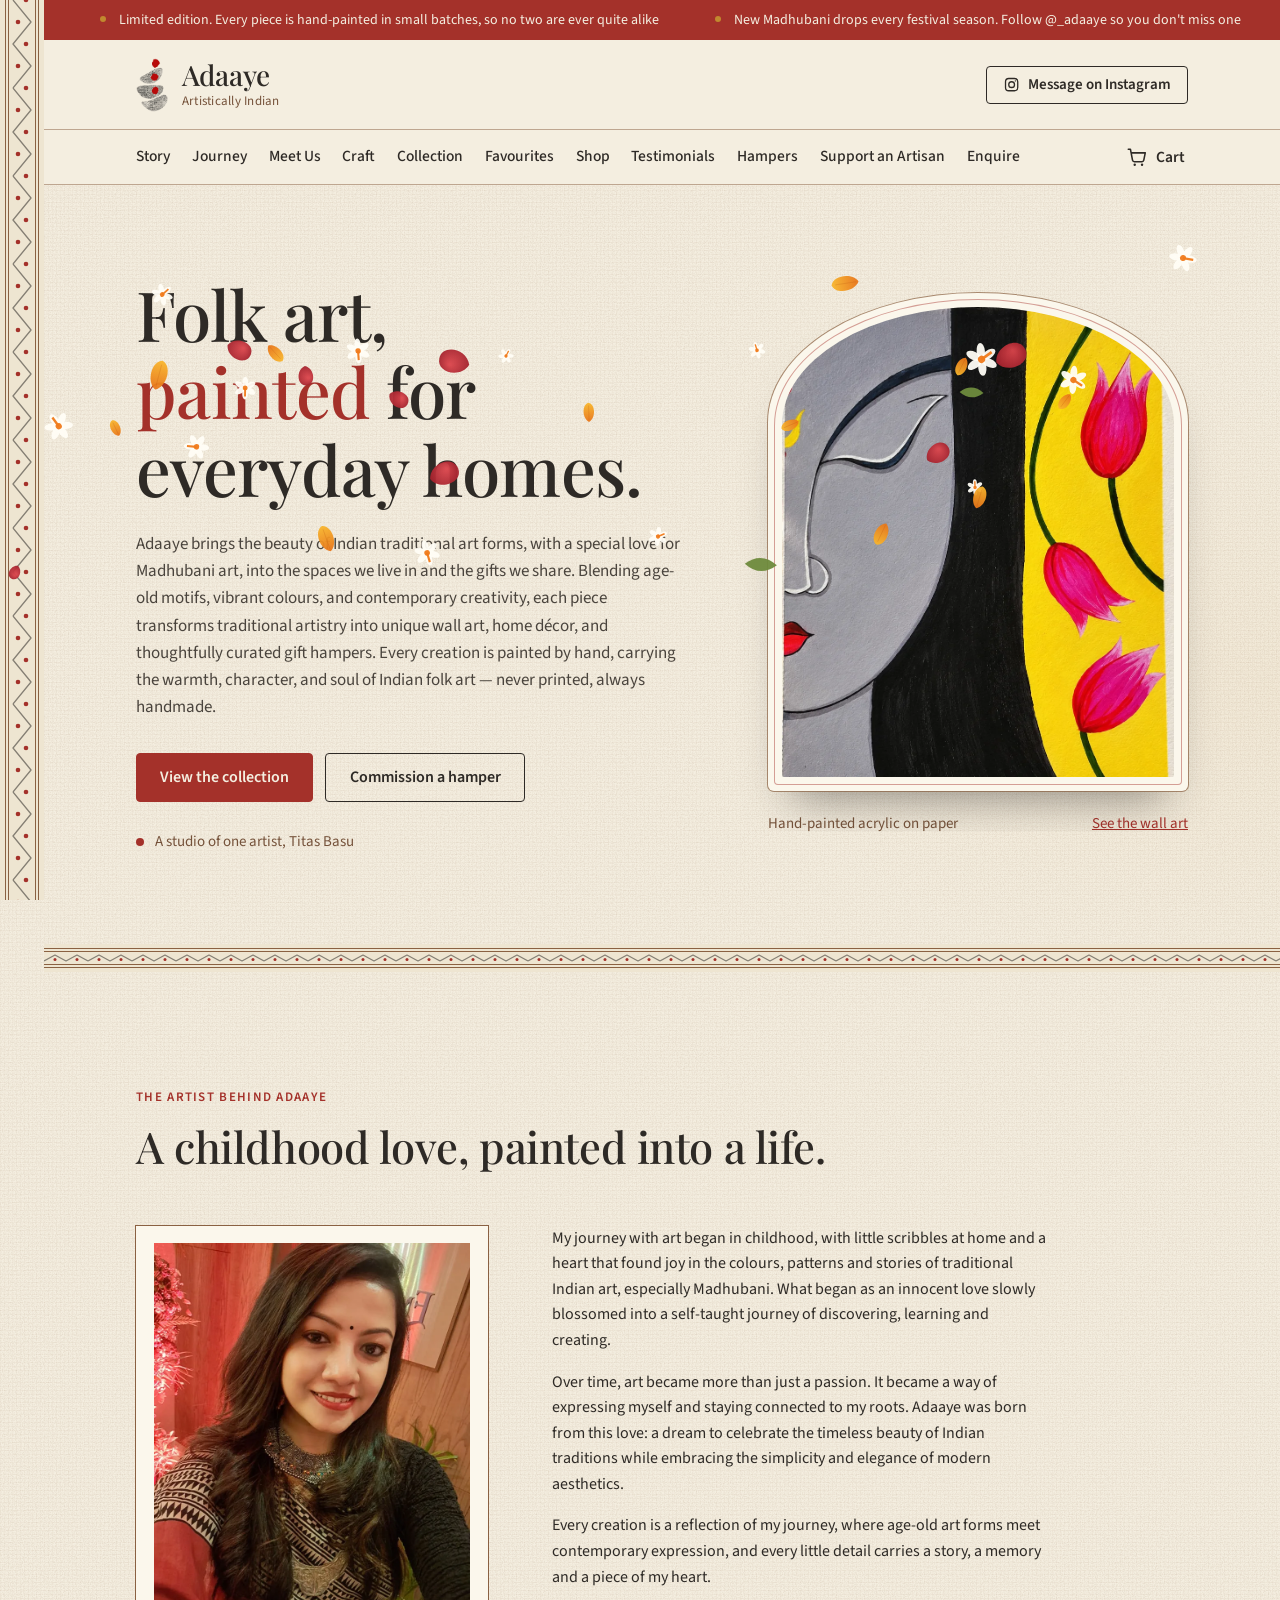
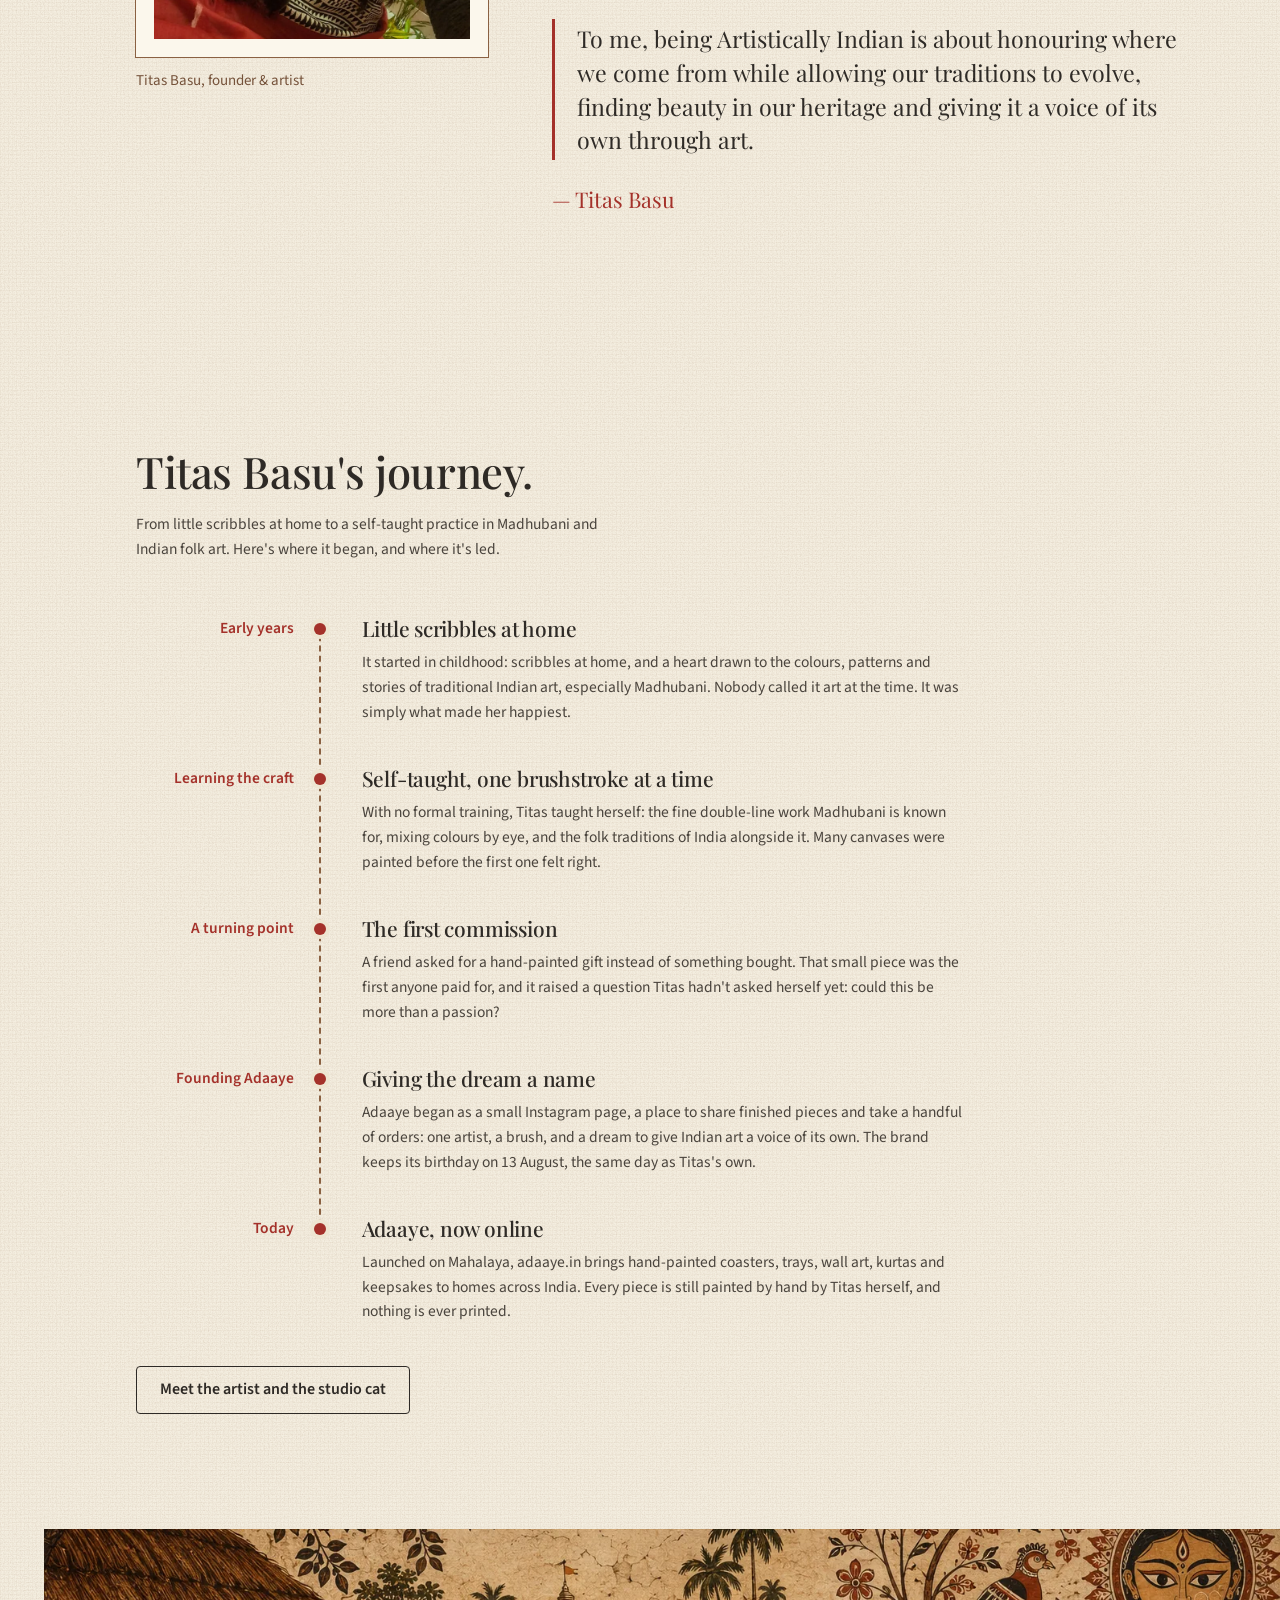
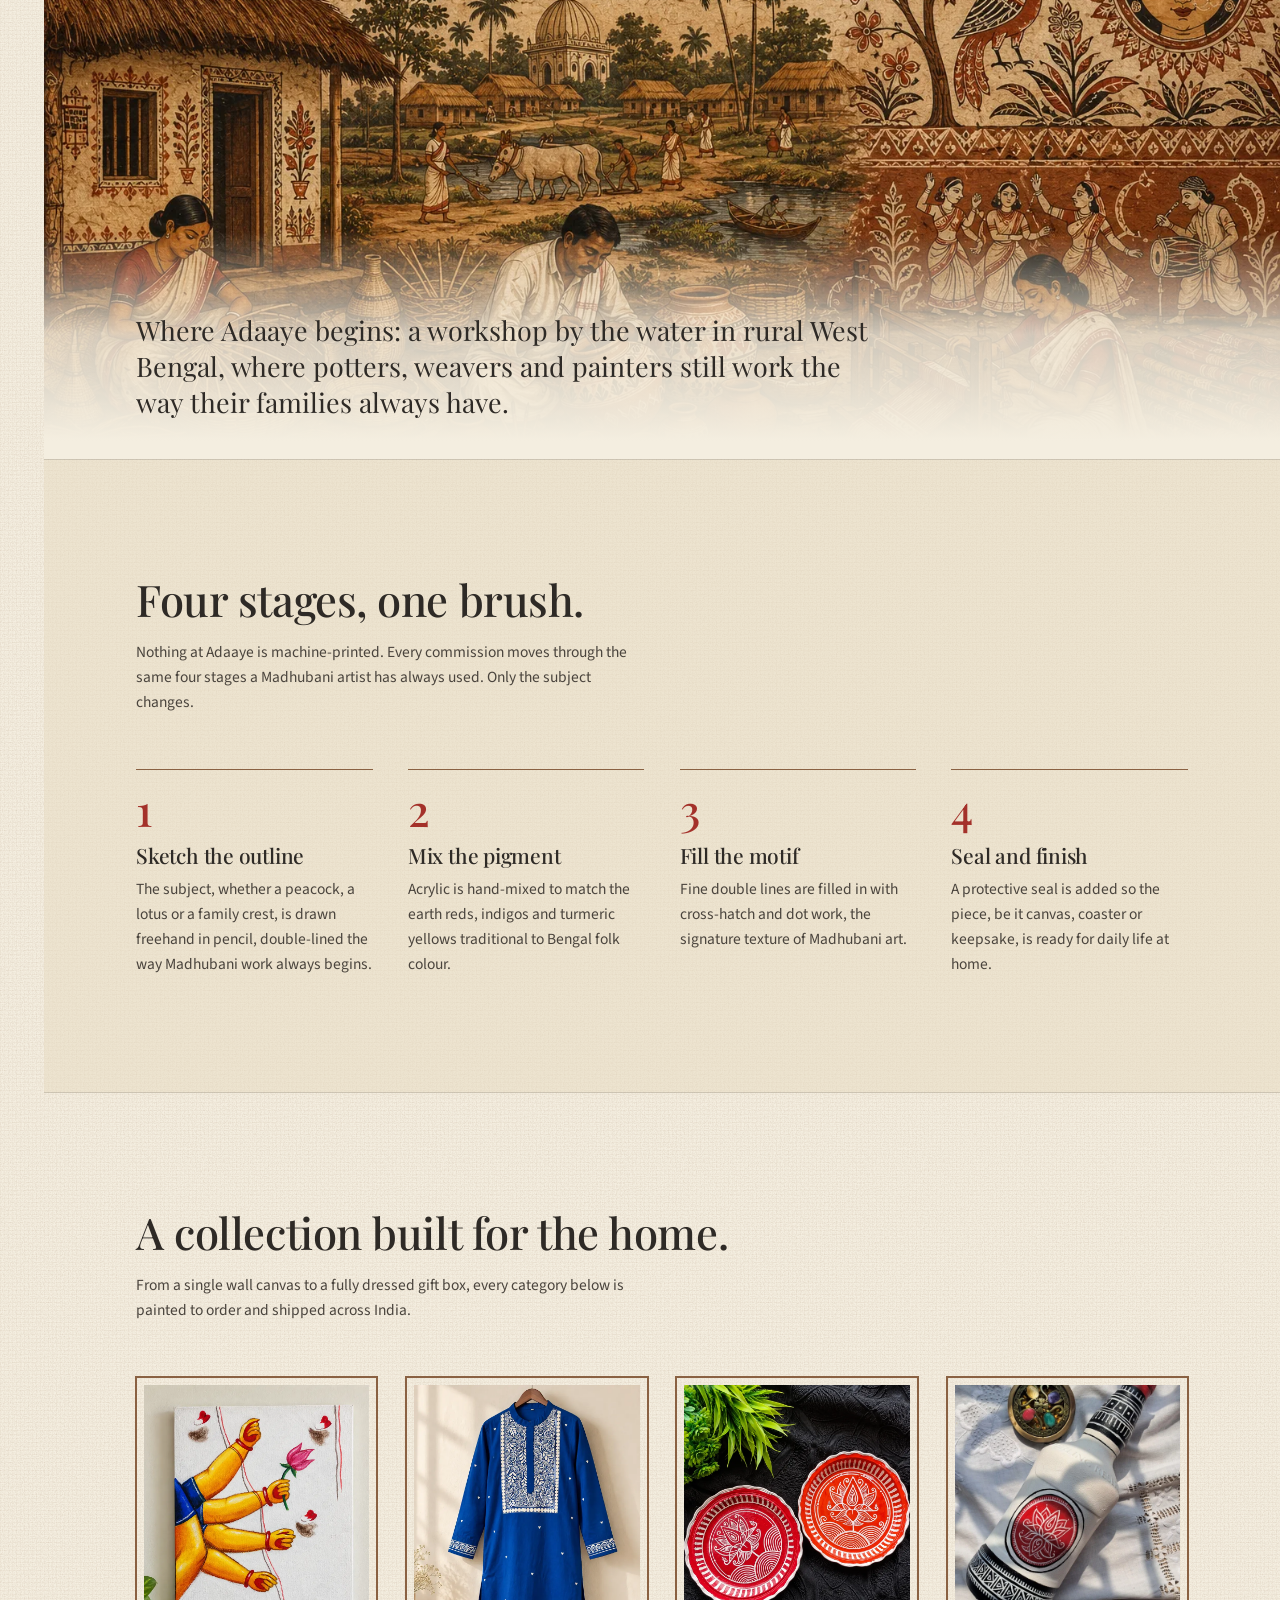
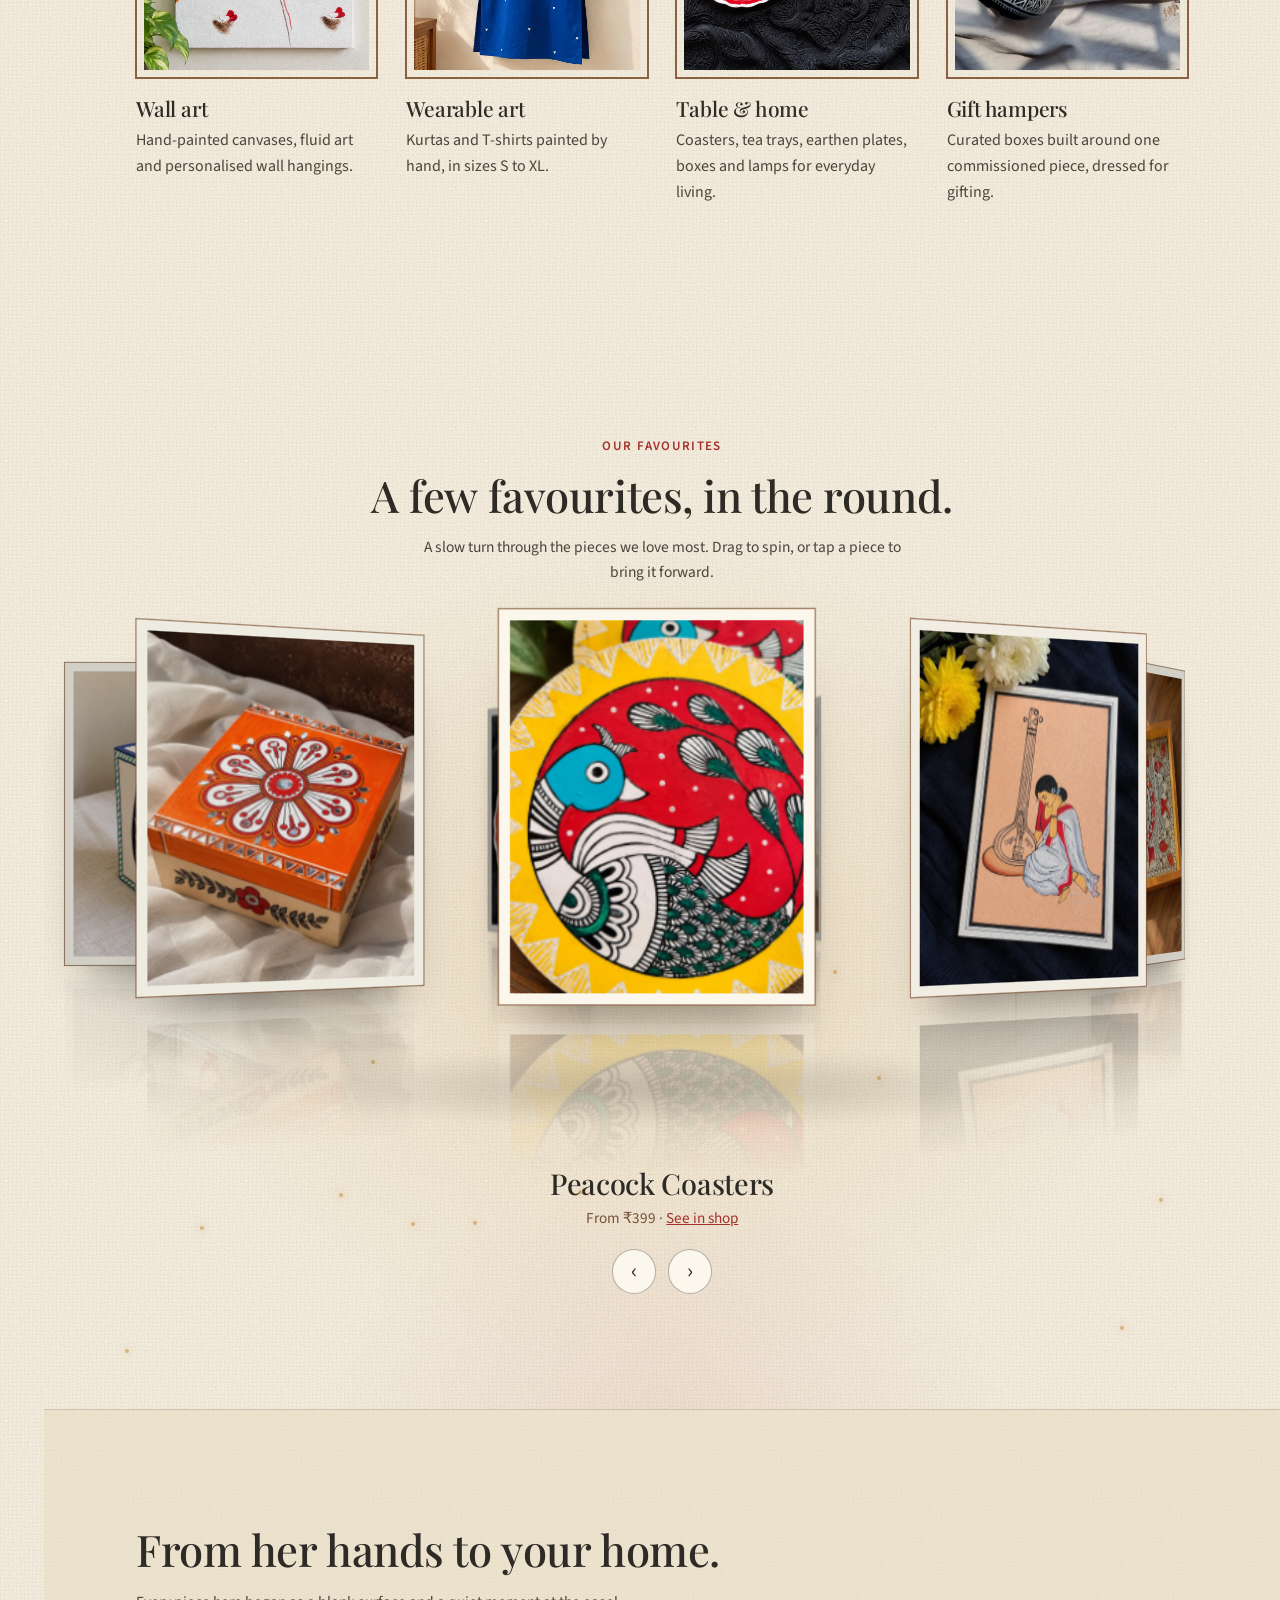
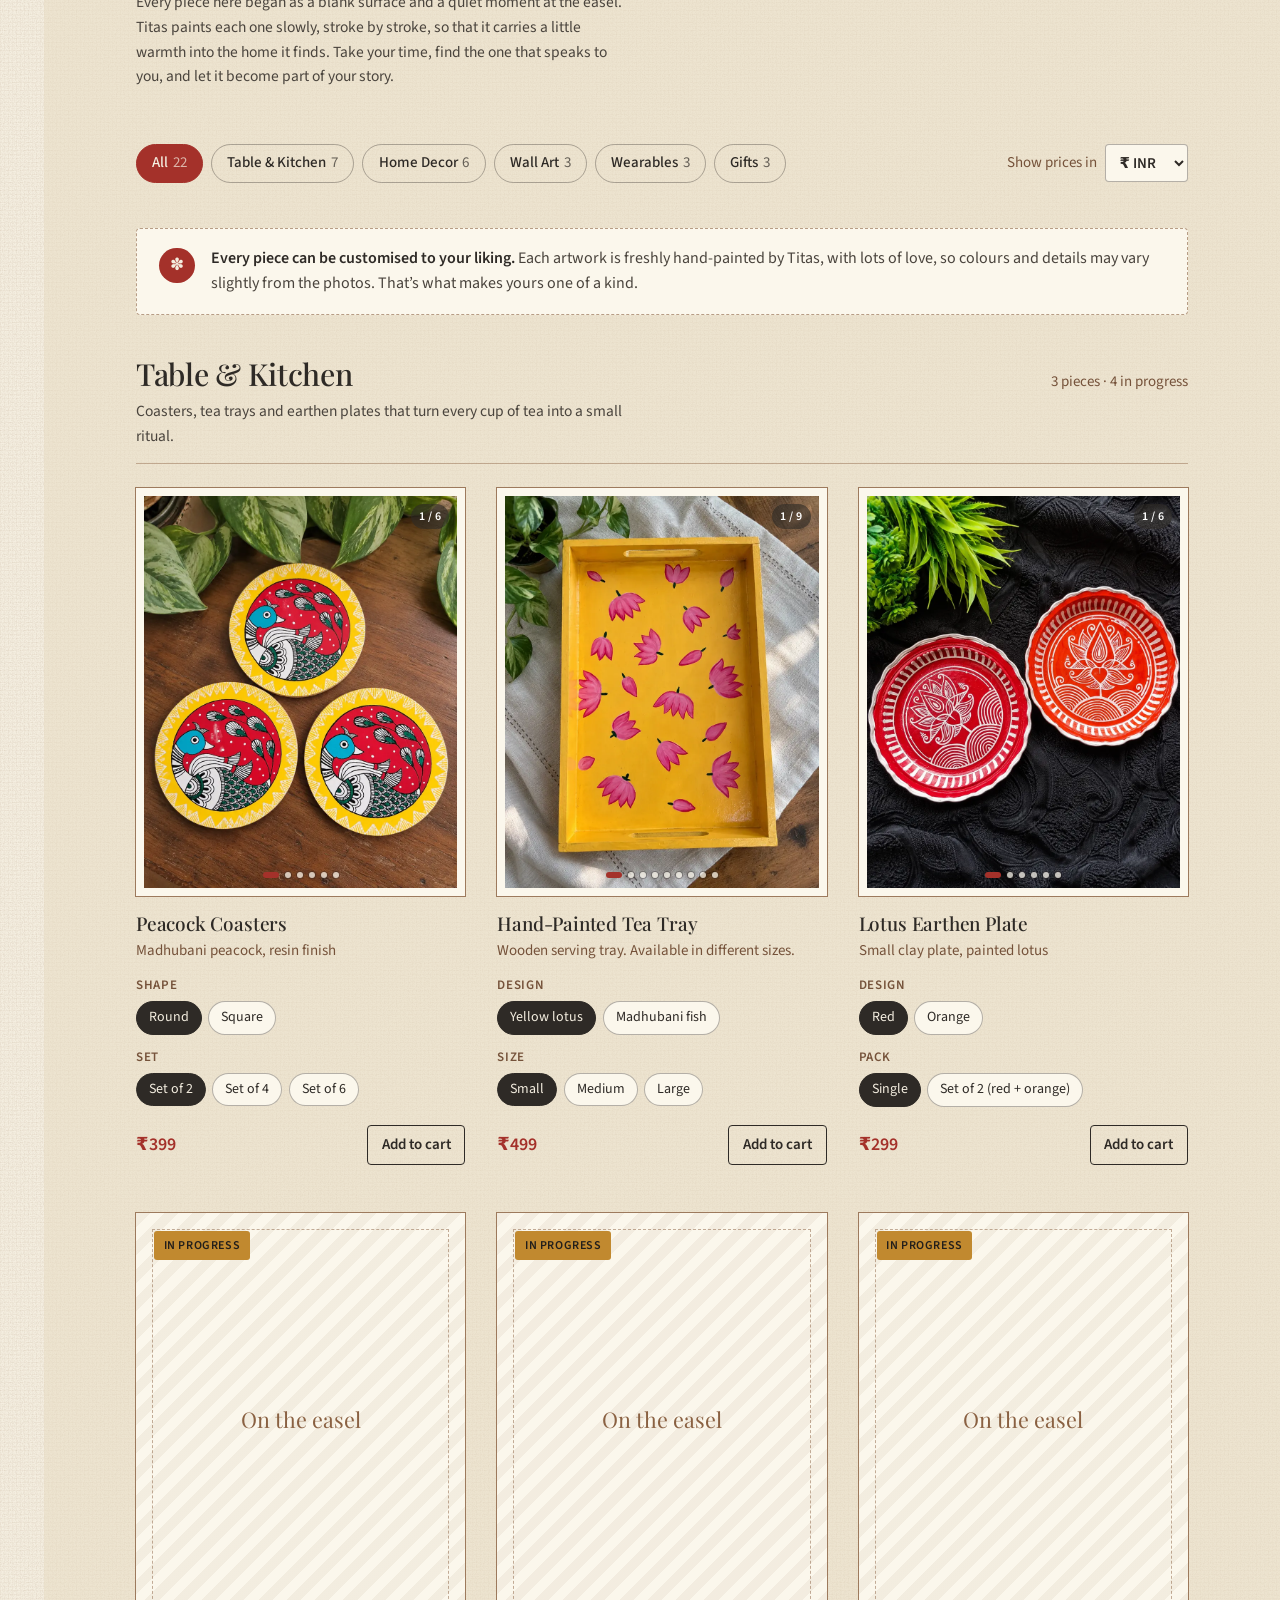
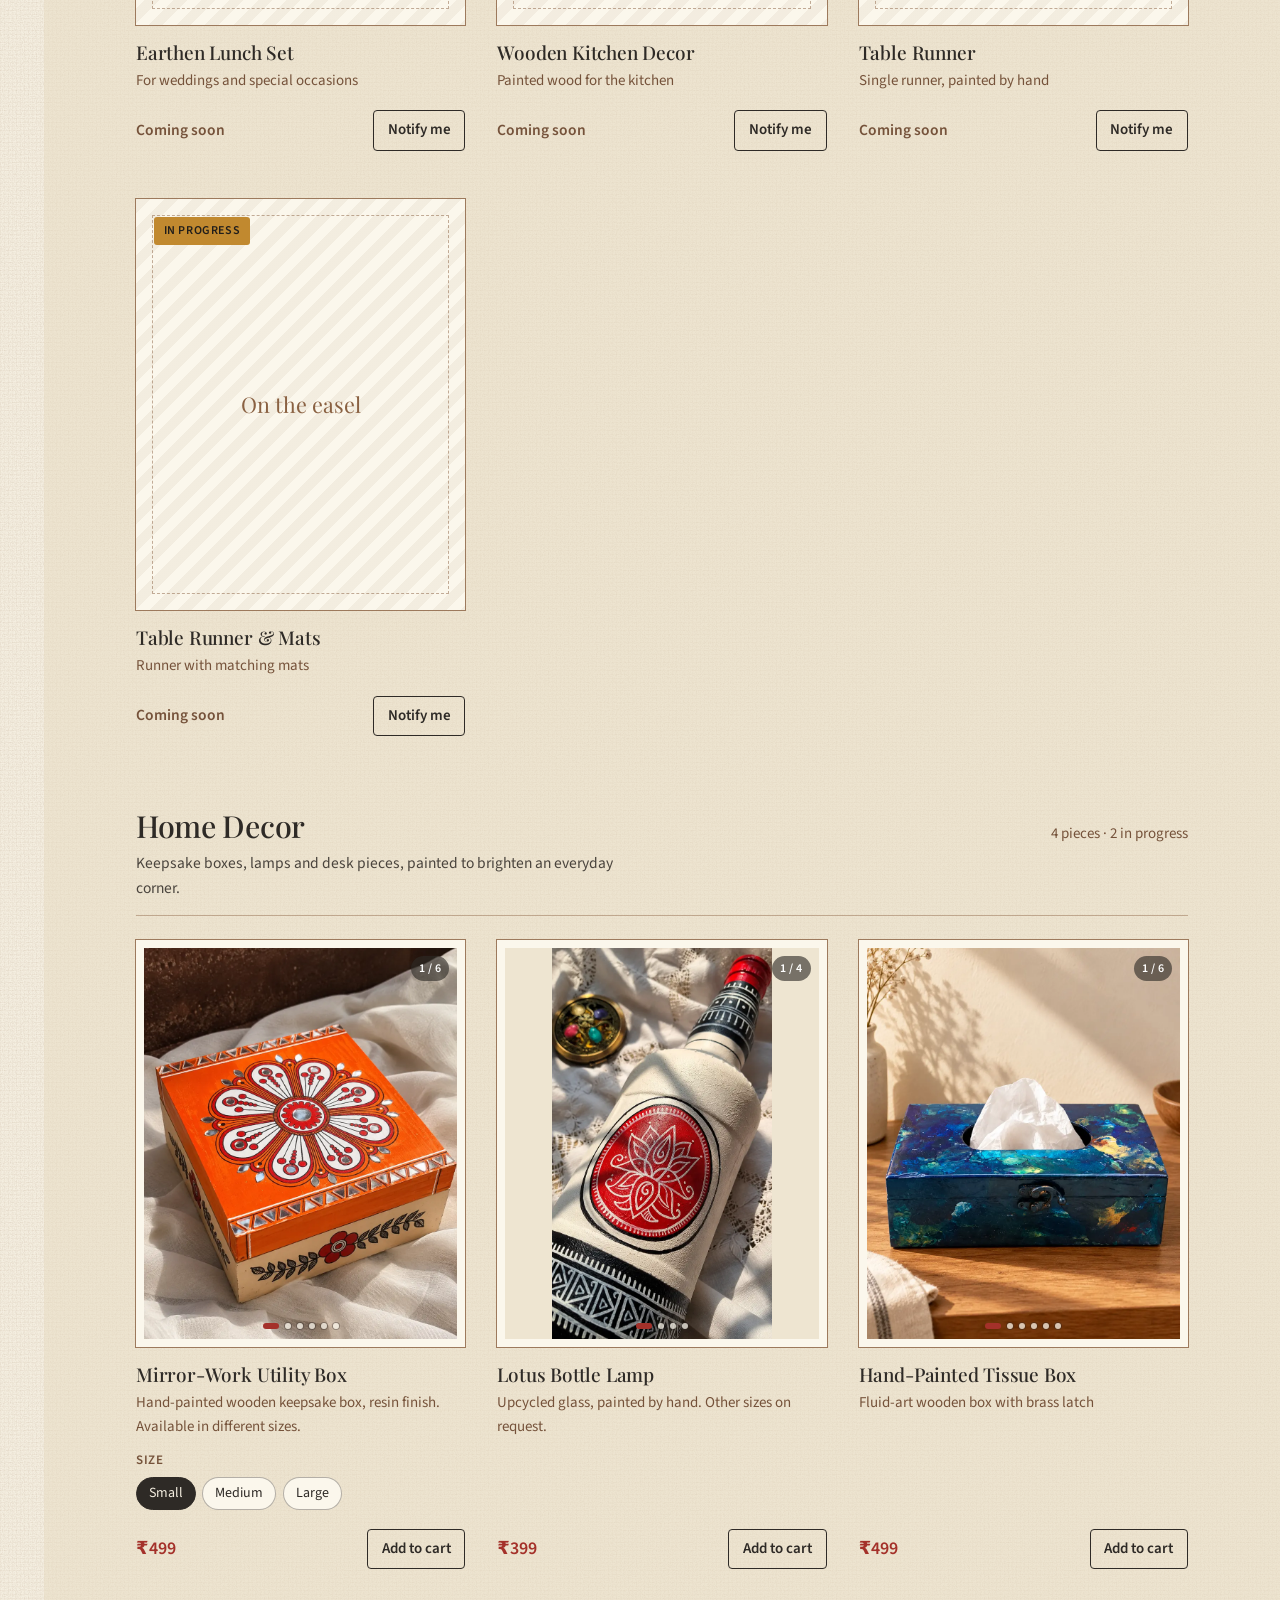
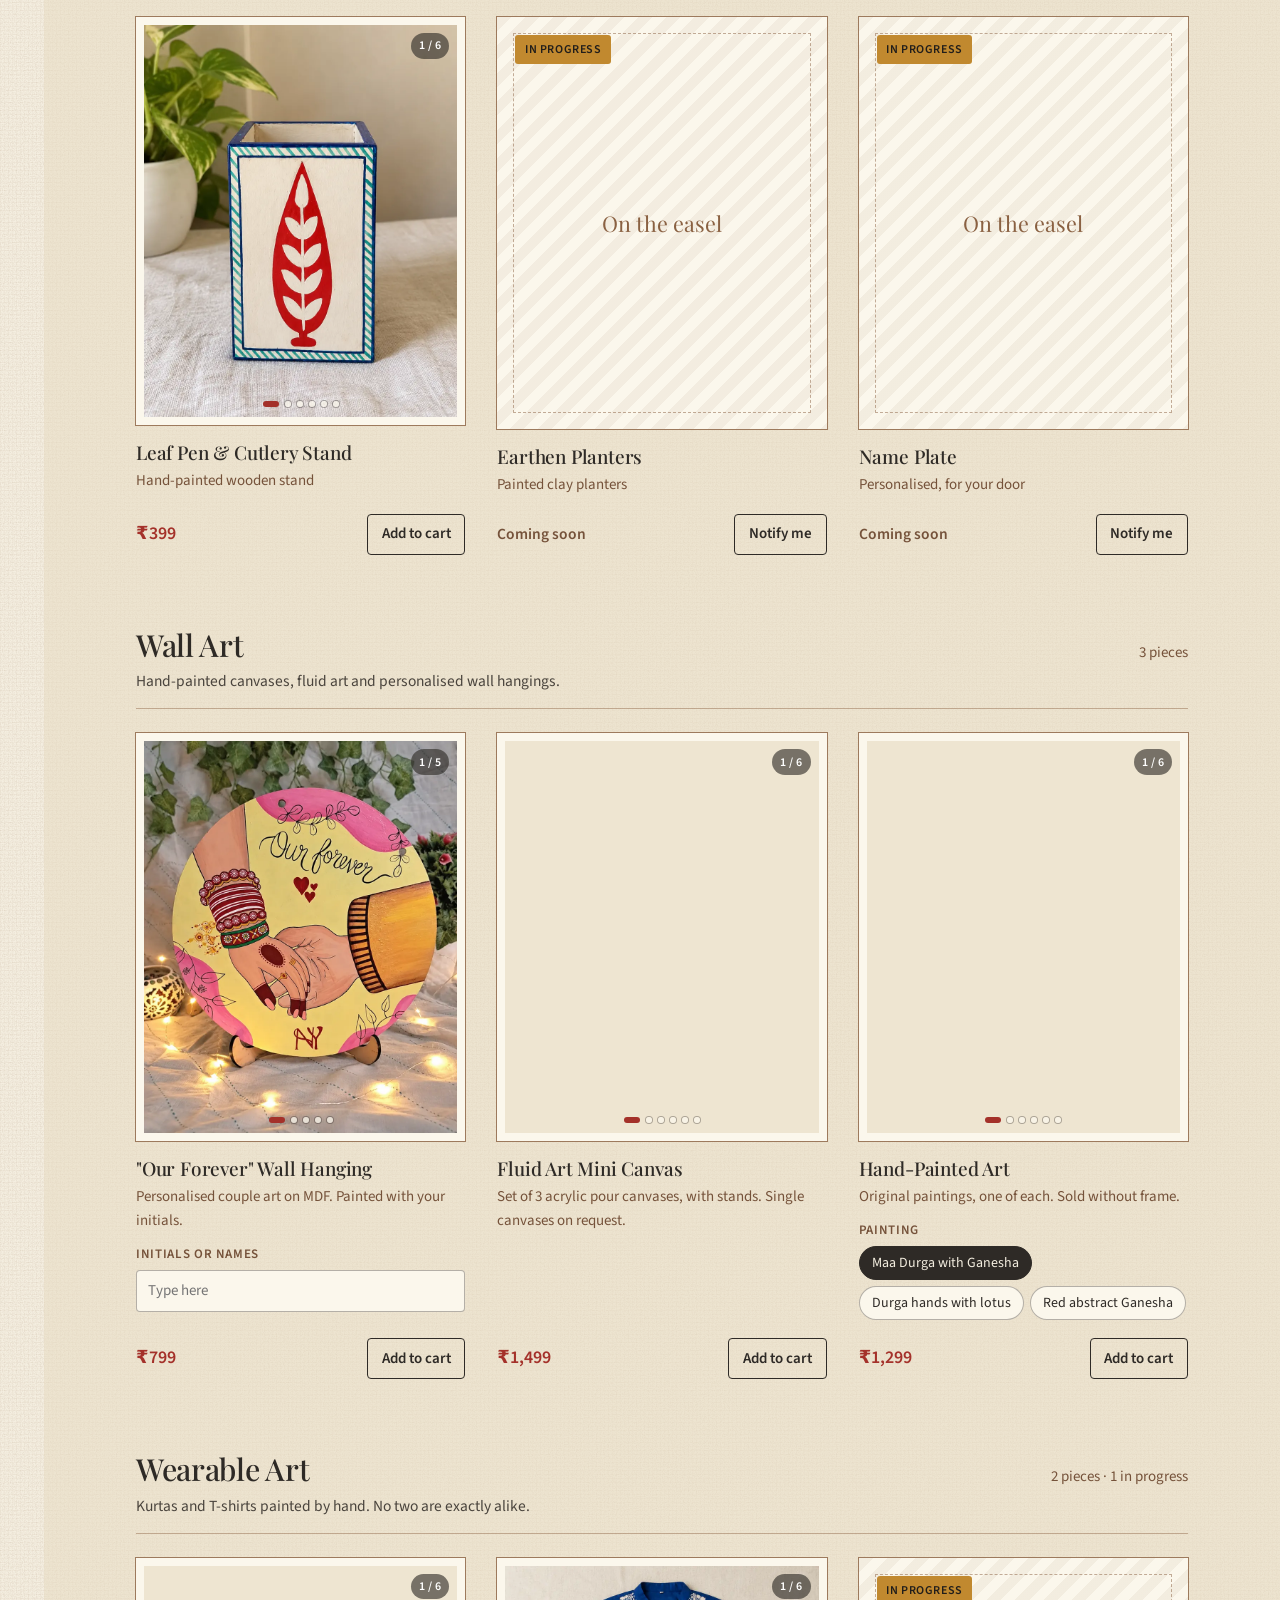
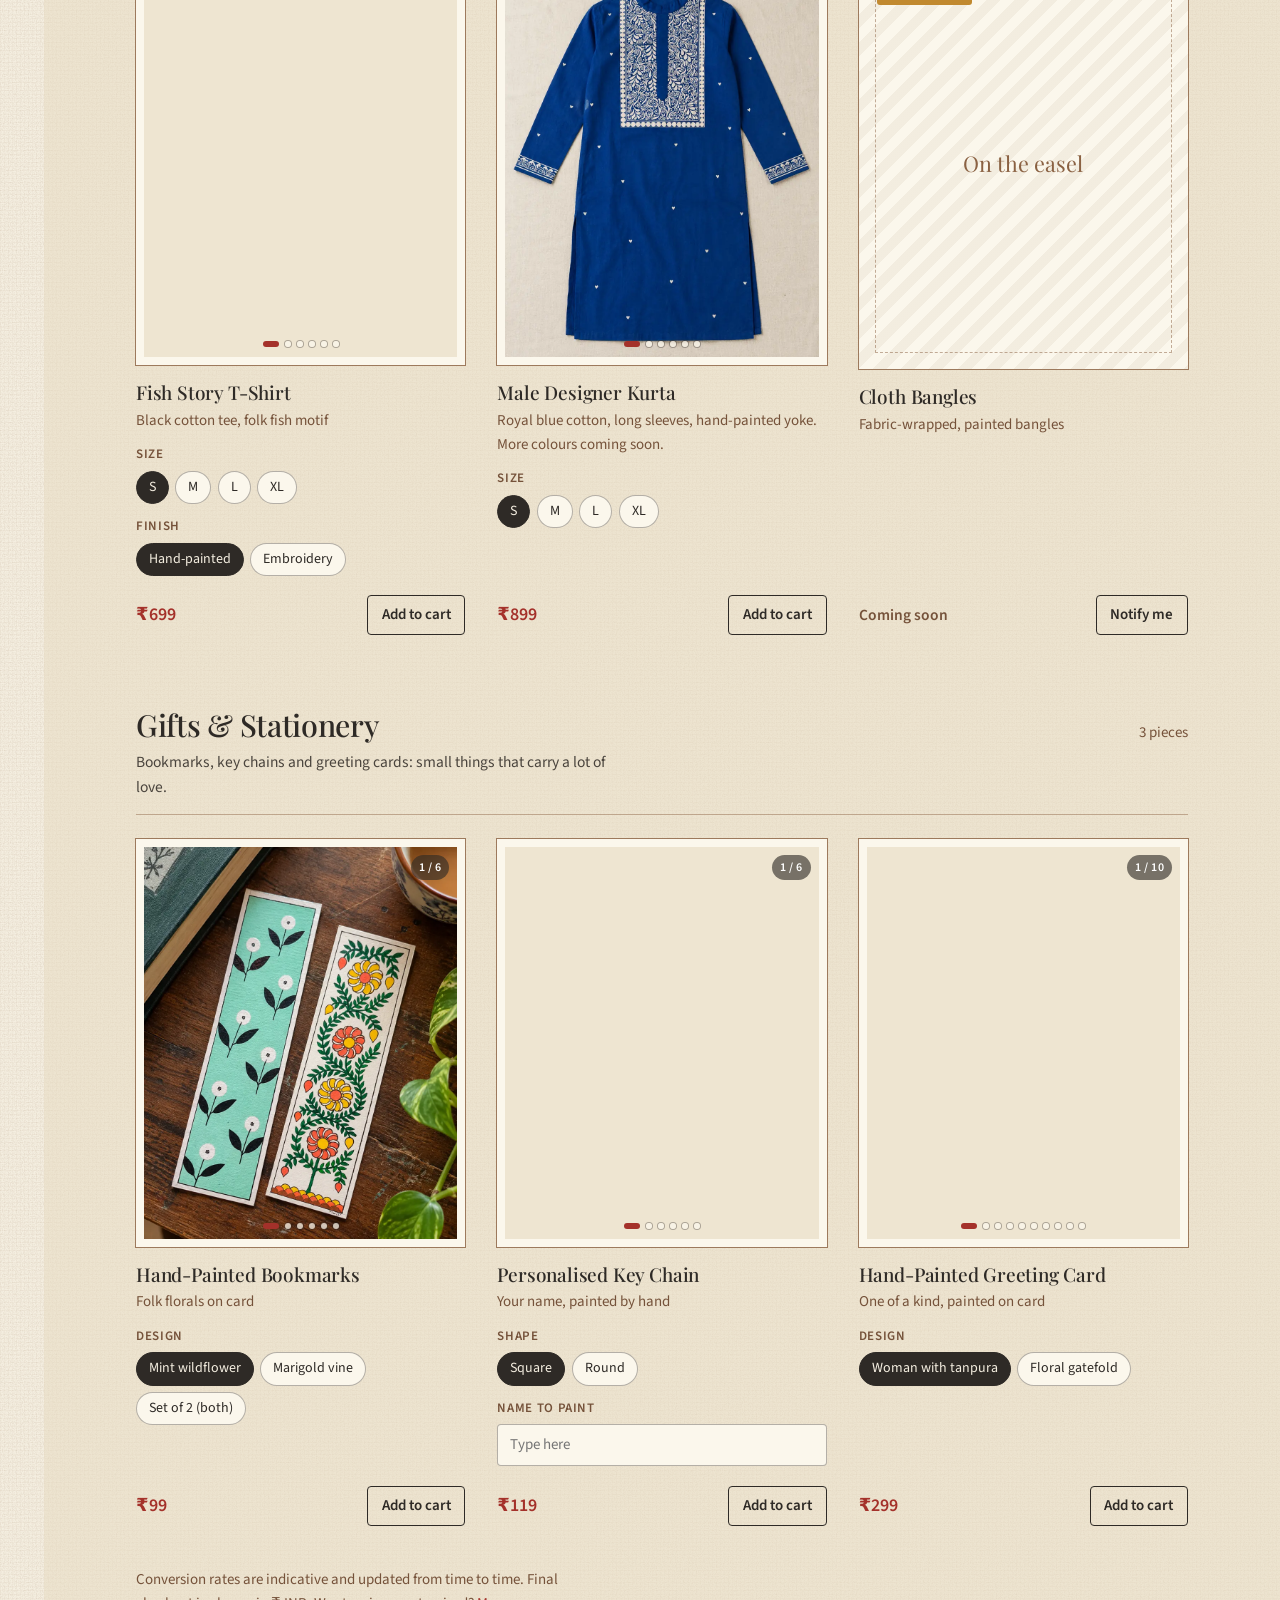
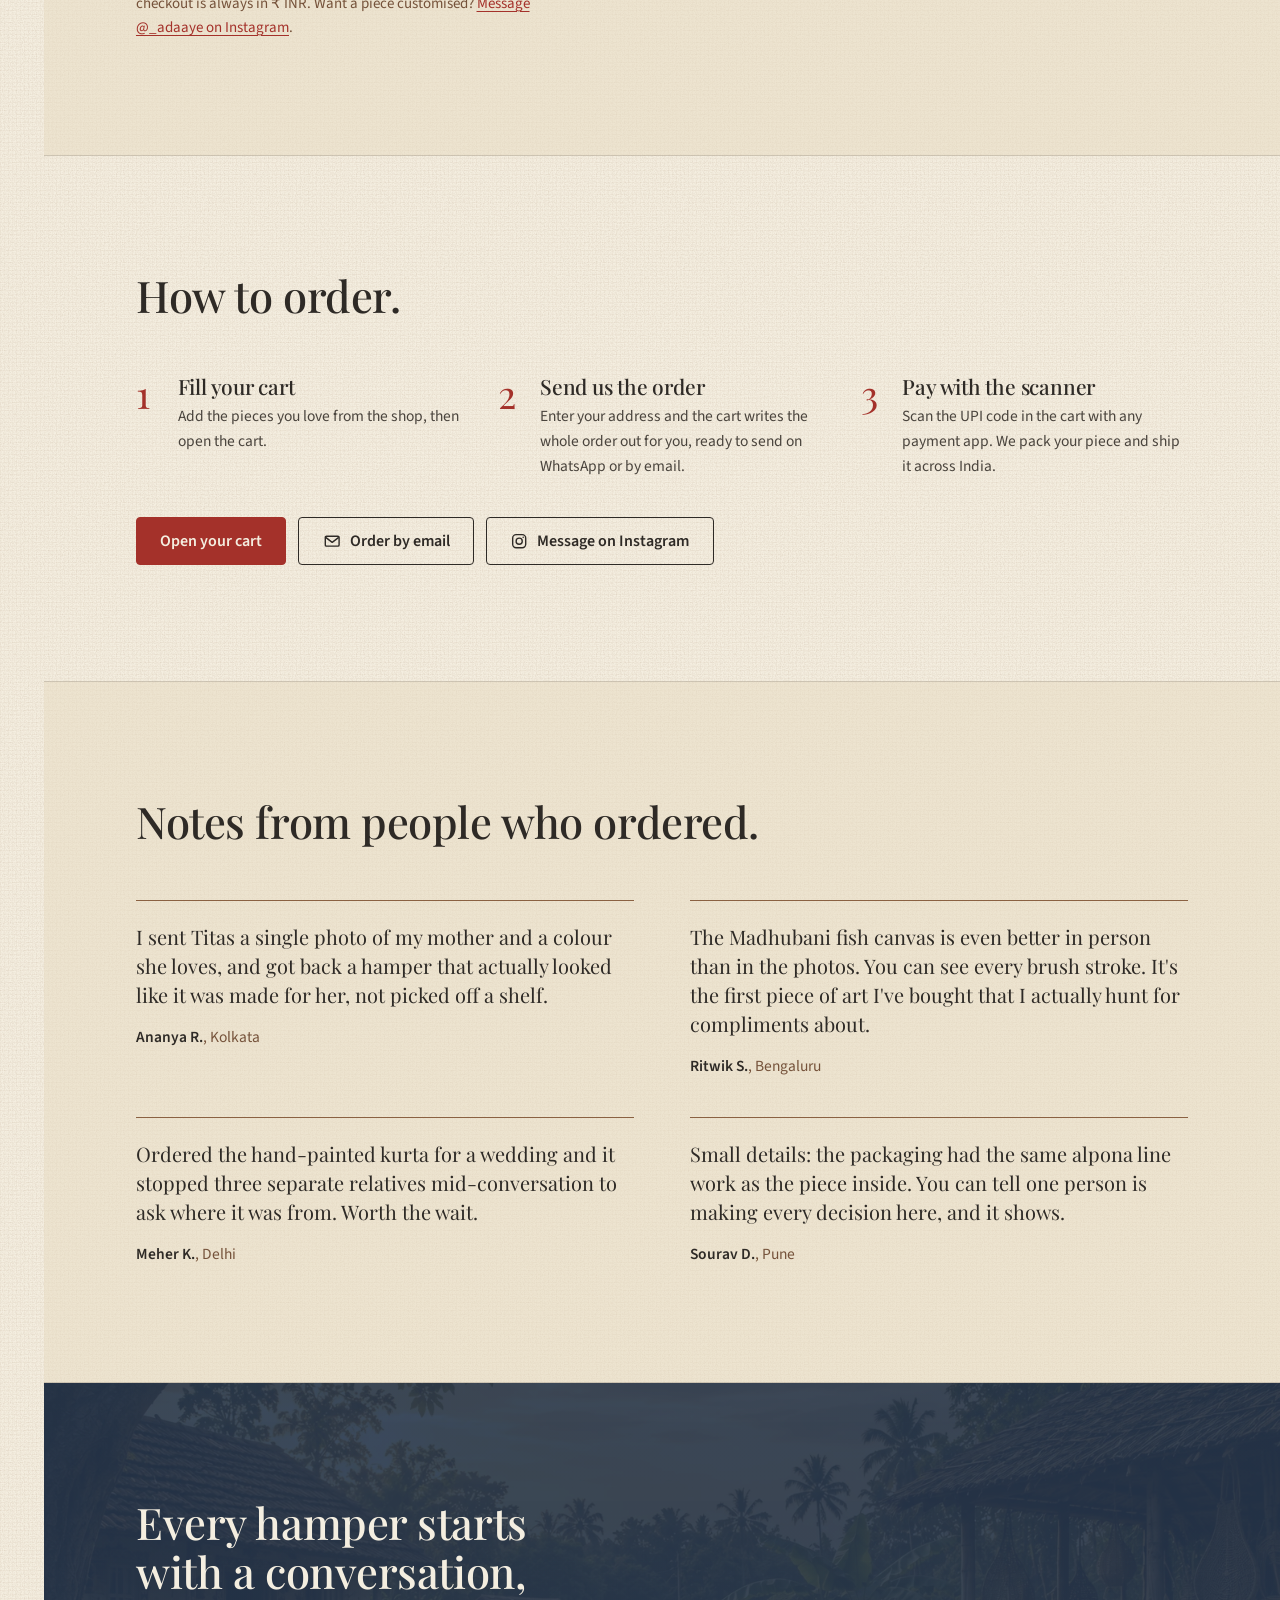
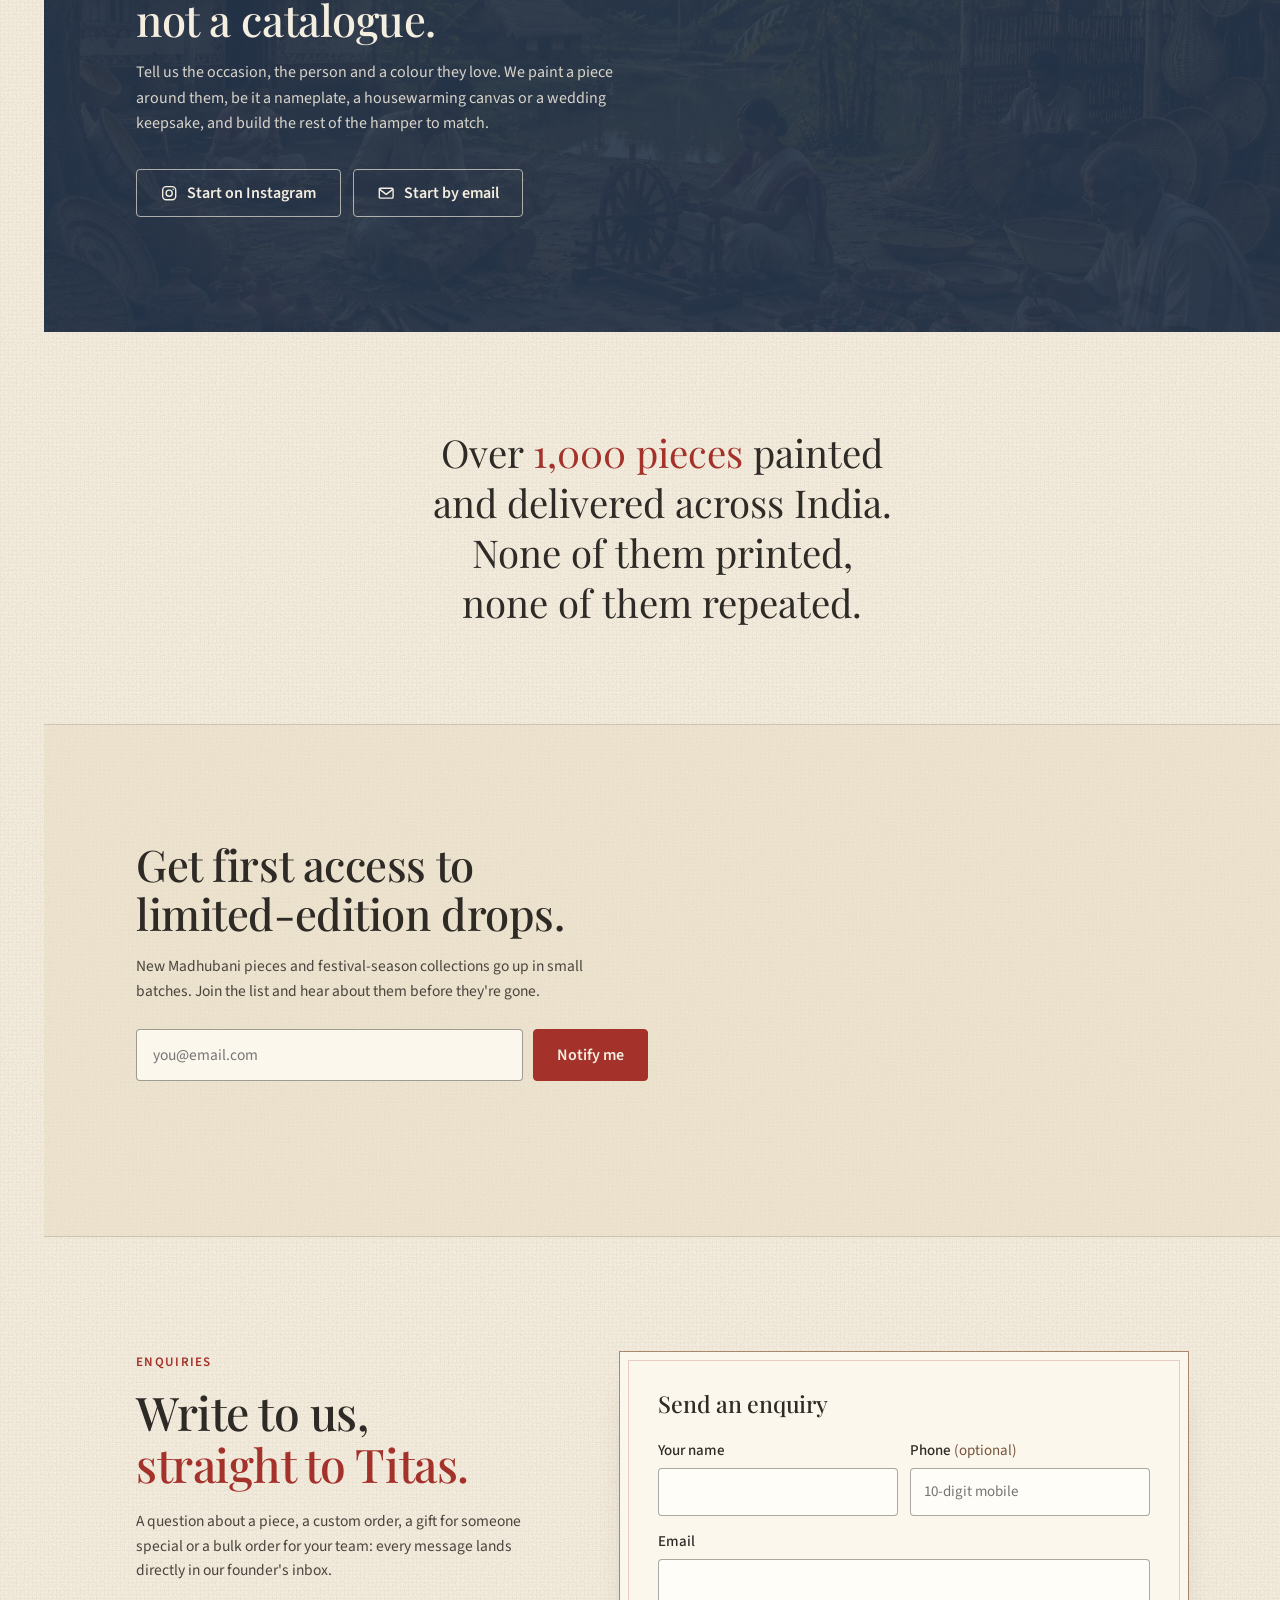
==== commit ee484ab5: "Add files via upload" ====
--- a/index.html
+++ b/index.html
@@ -457,5 +457,6 @@
 <script src="assets/js/products.js"></script>
 <script src="assets/js/qrcode.js"></script>
 <script src="assets/js/site.js"></script>
+<script src="assets/js/welcome.js"></script>
 </body>
 </html>
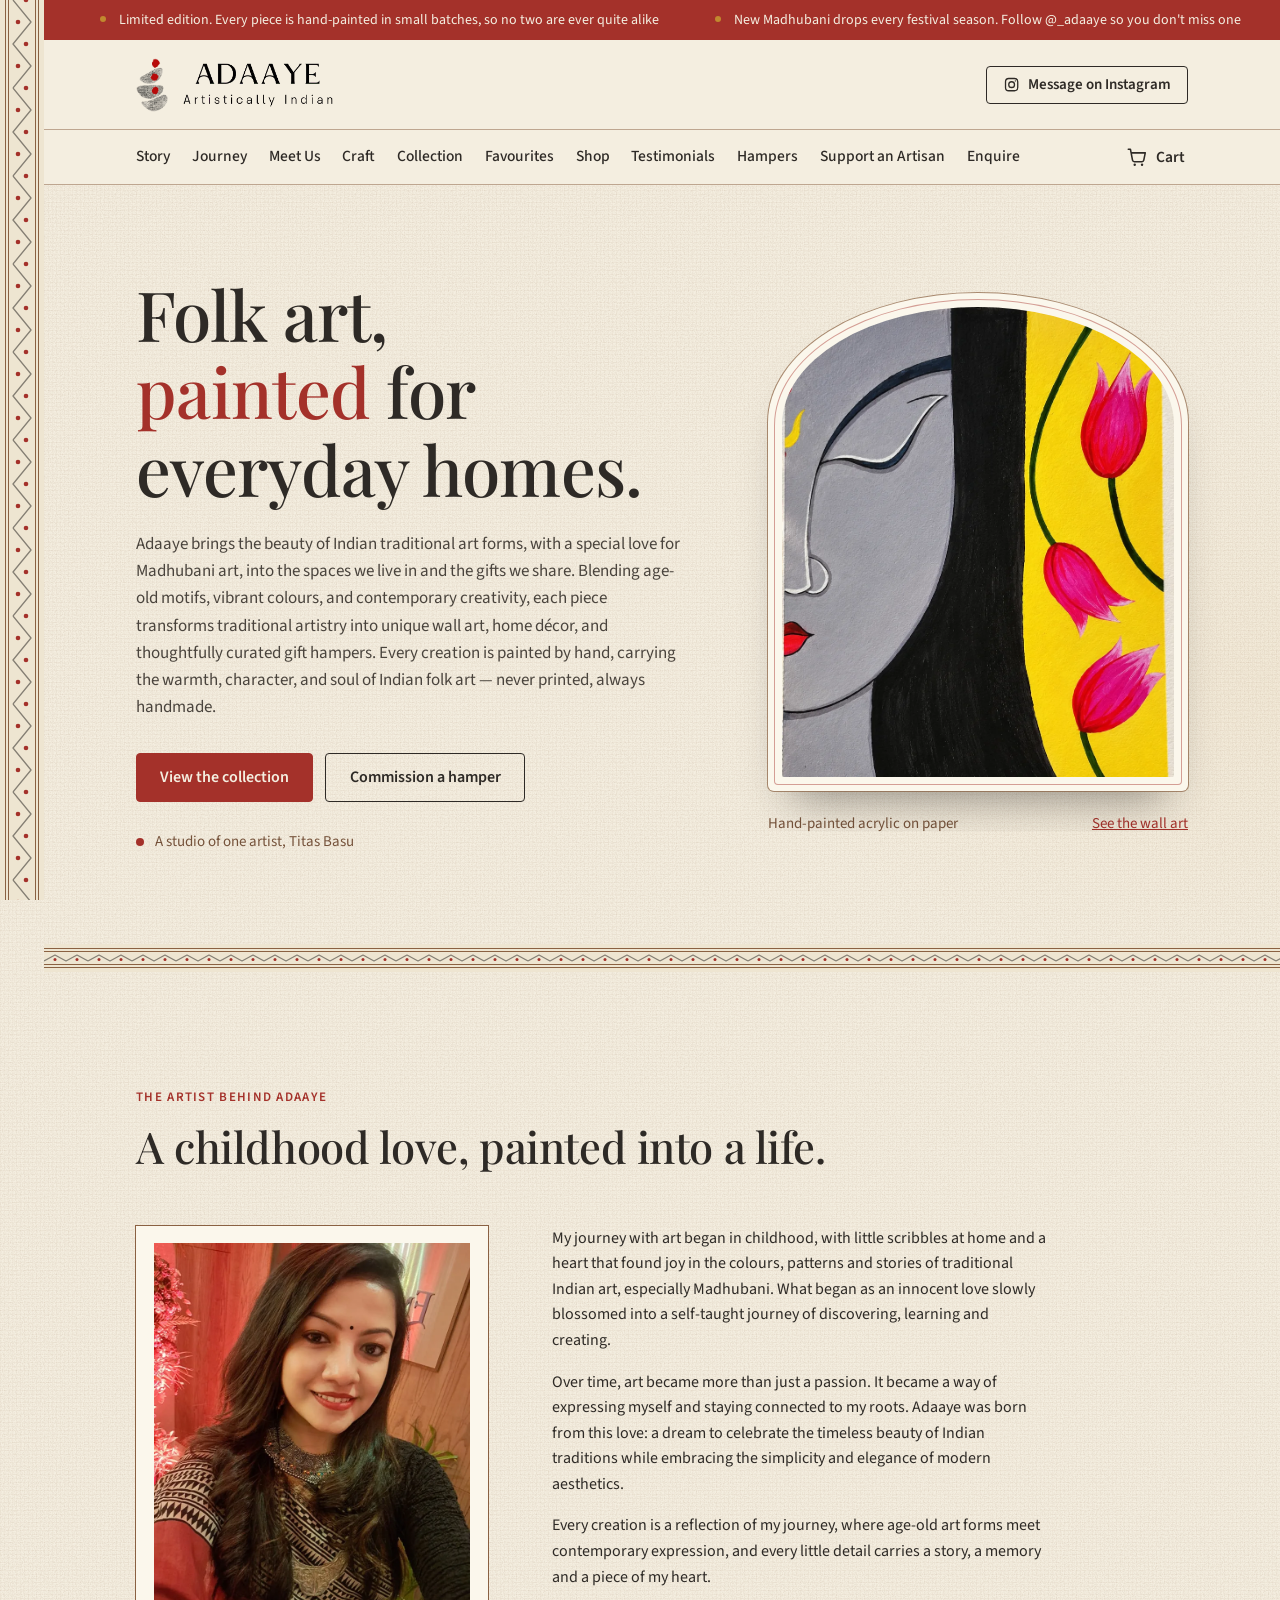
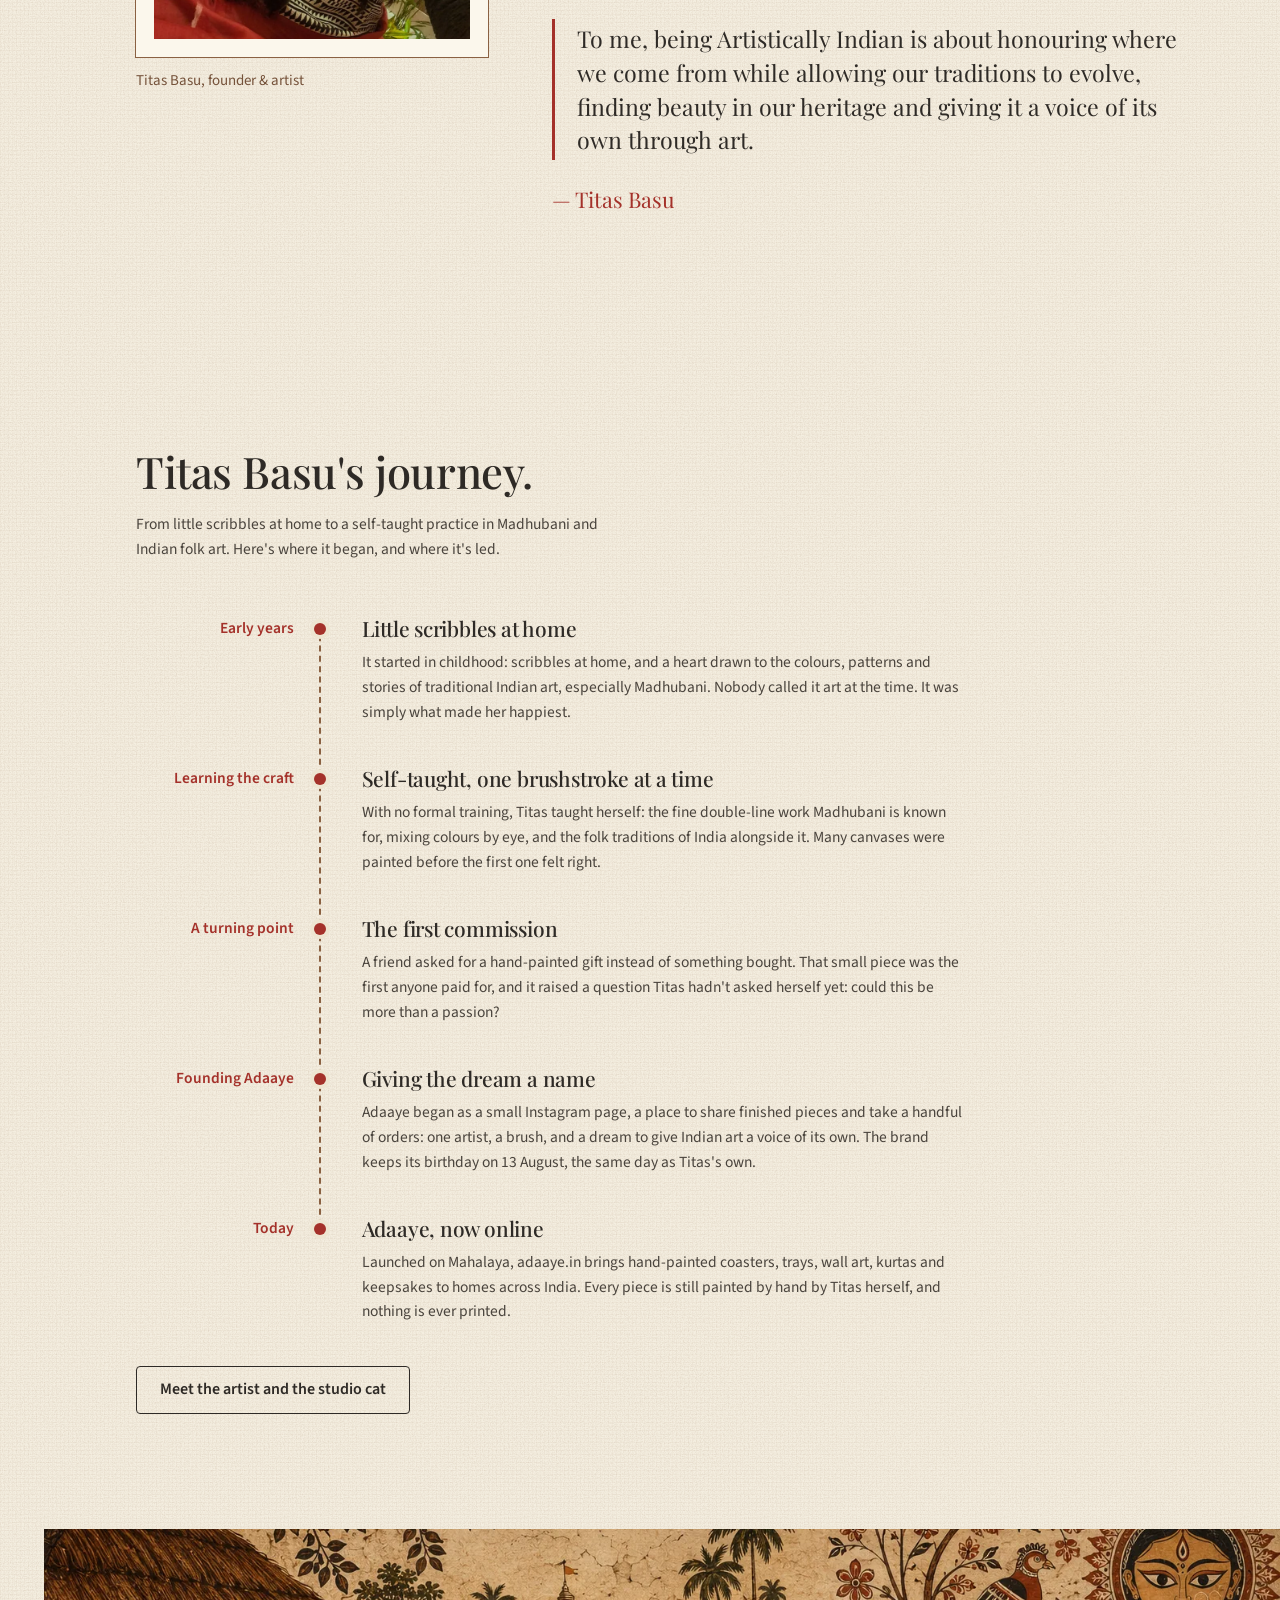
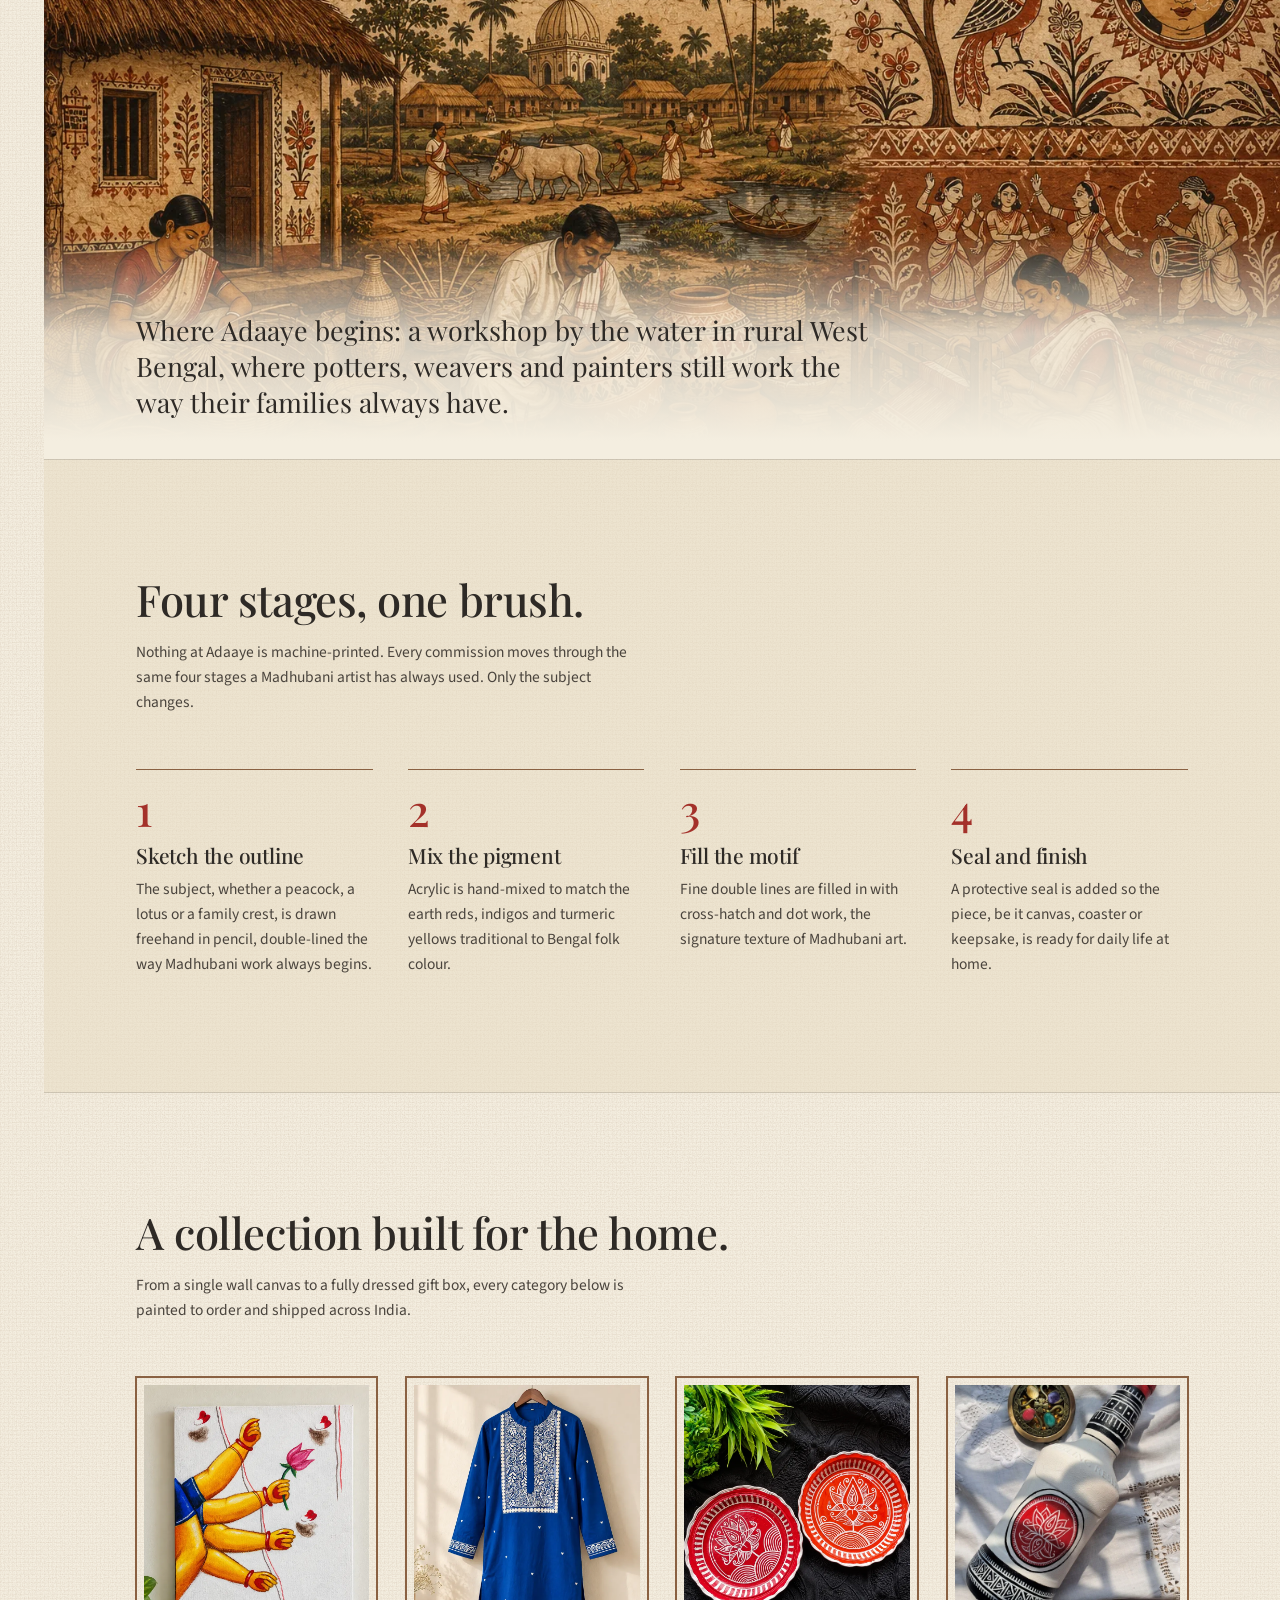
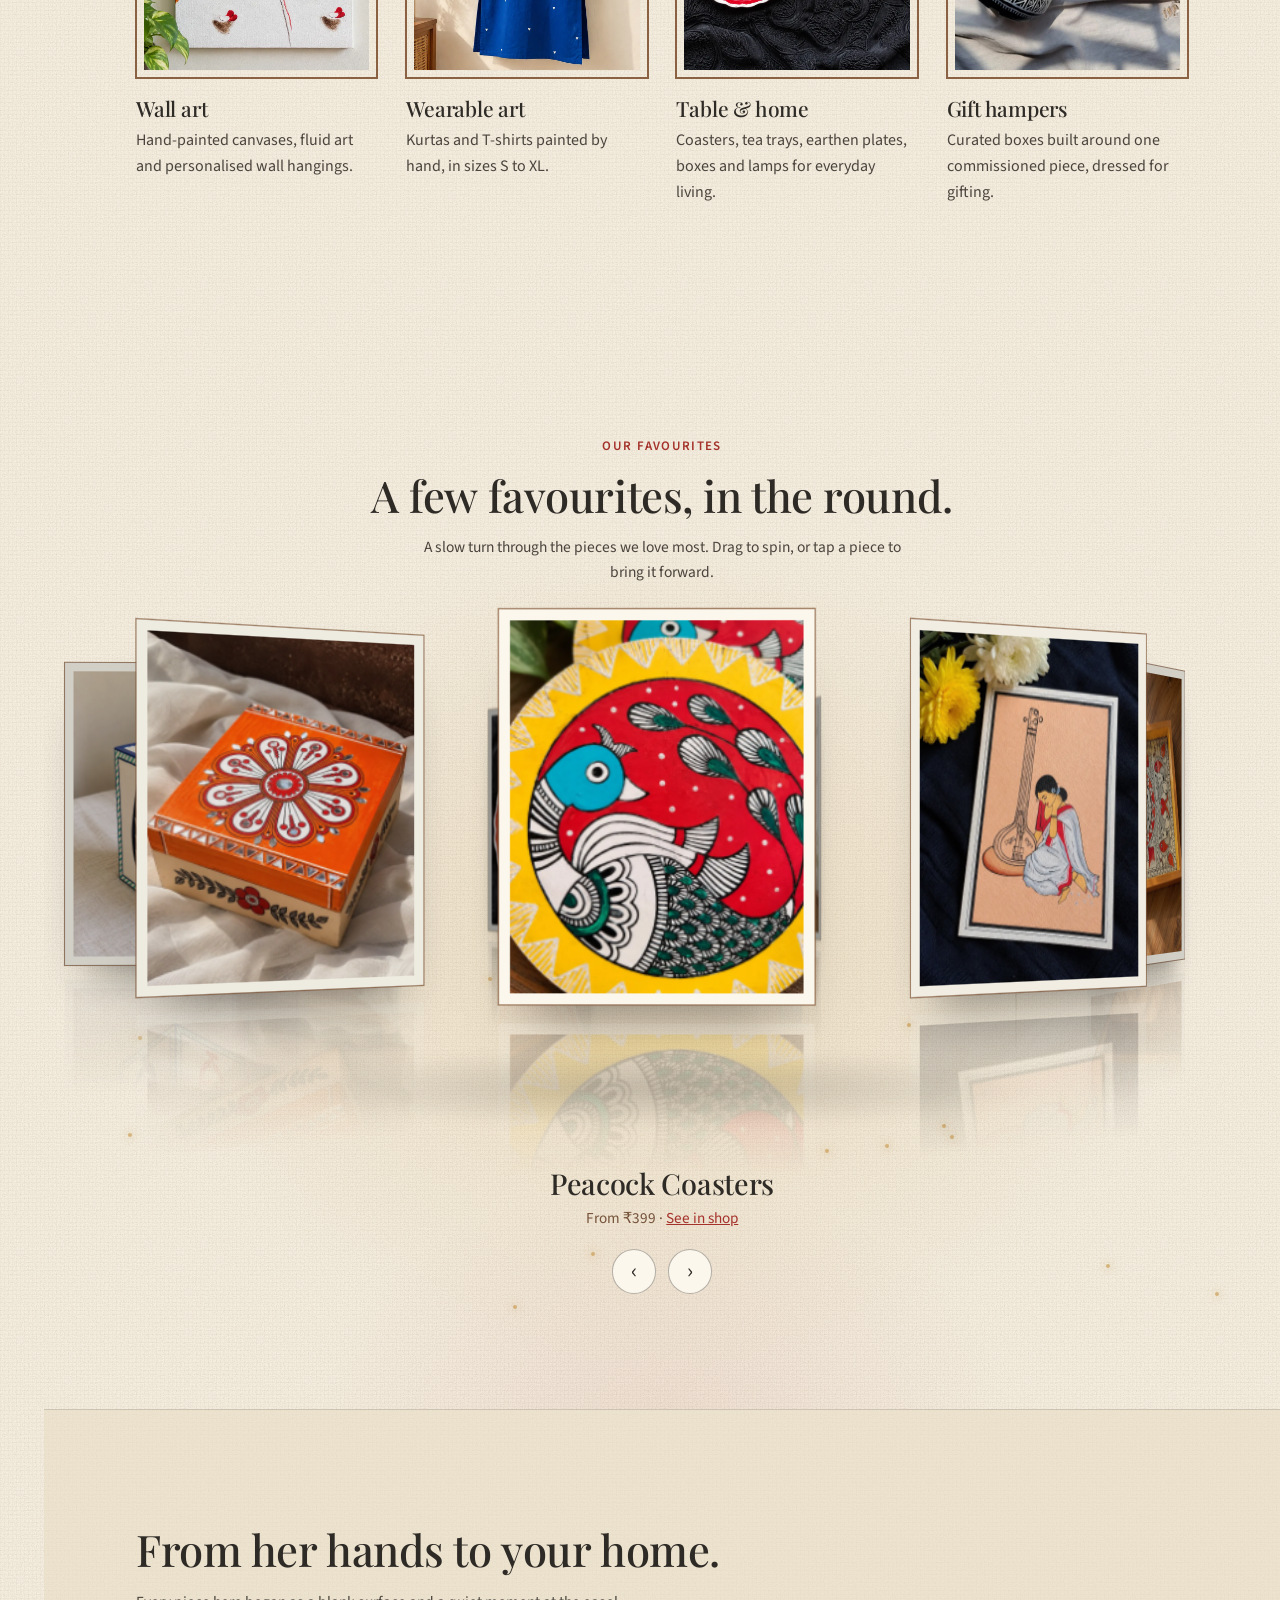
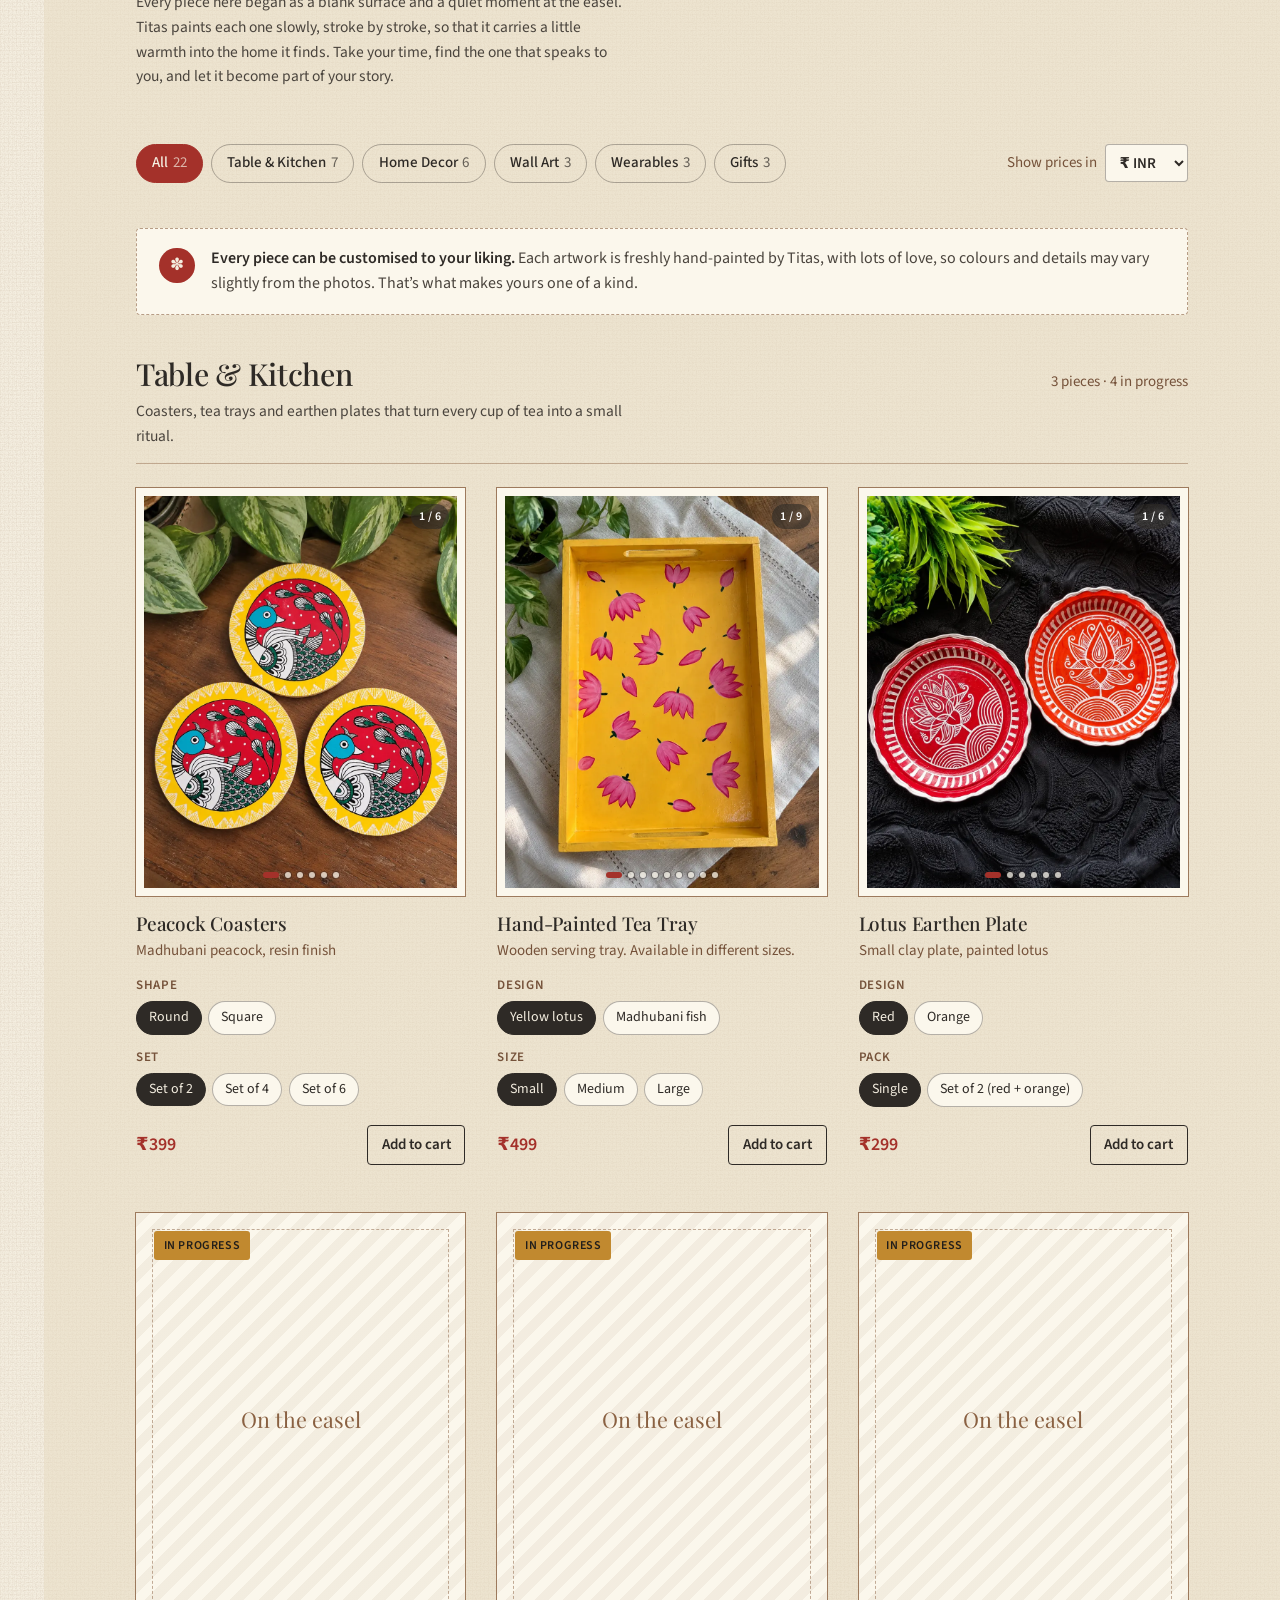
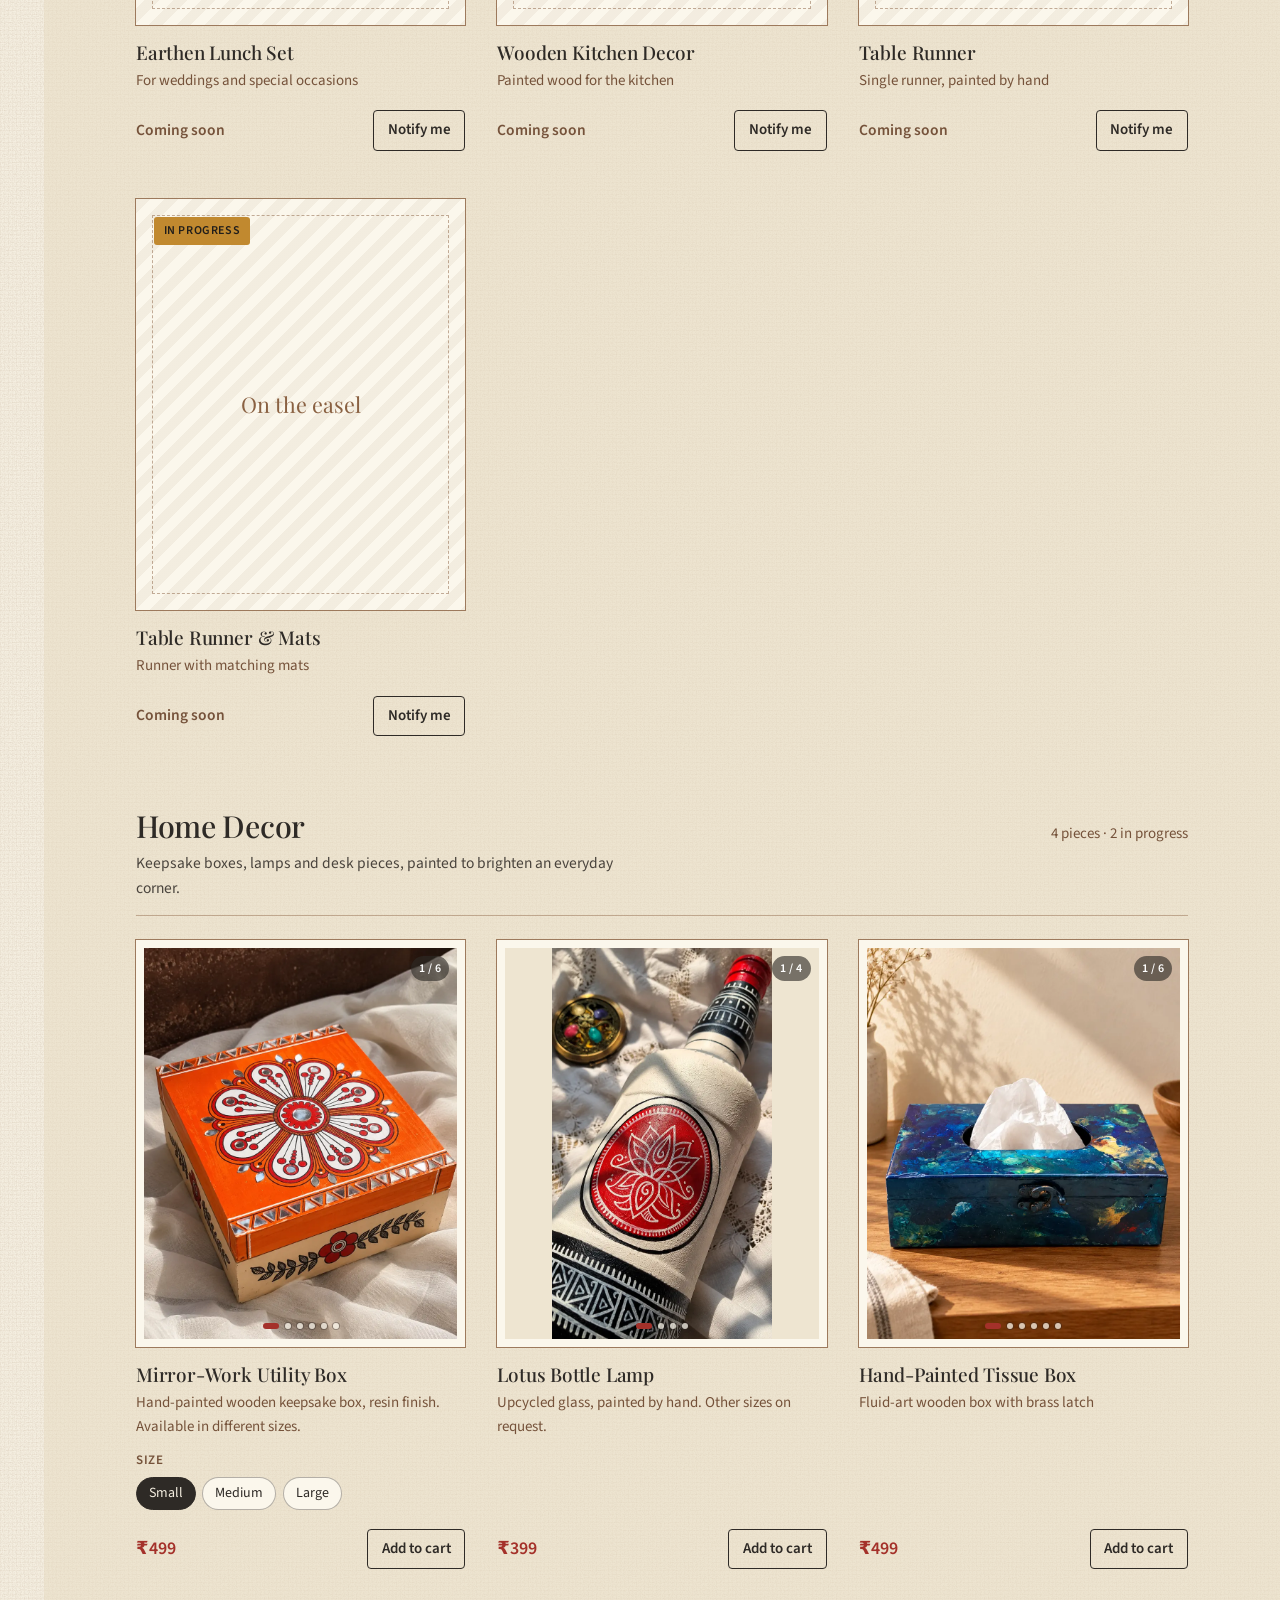
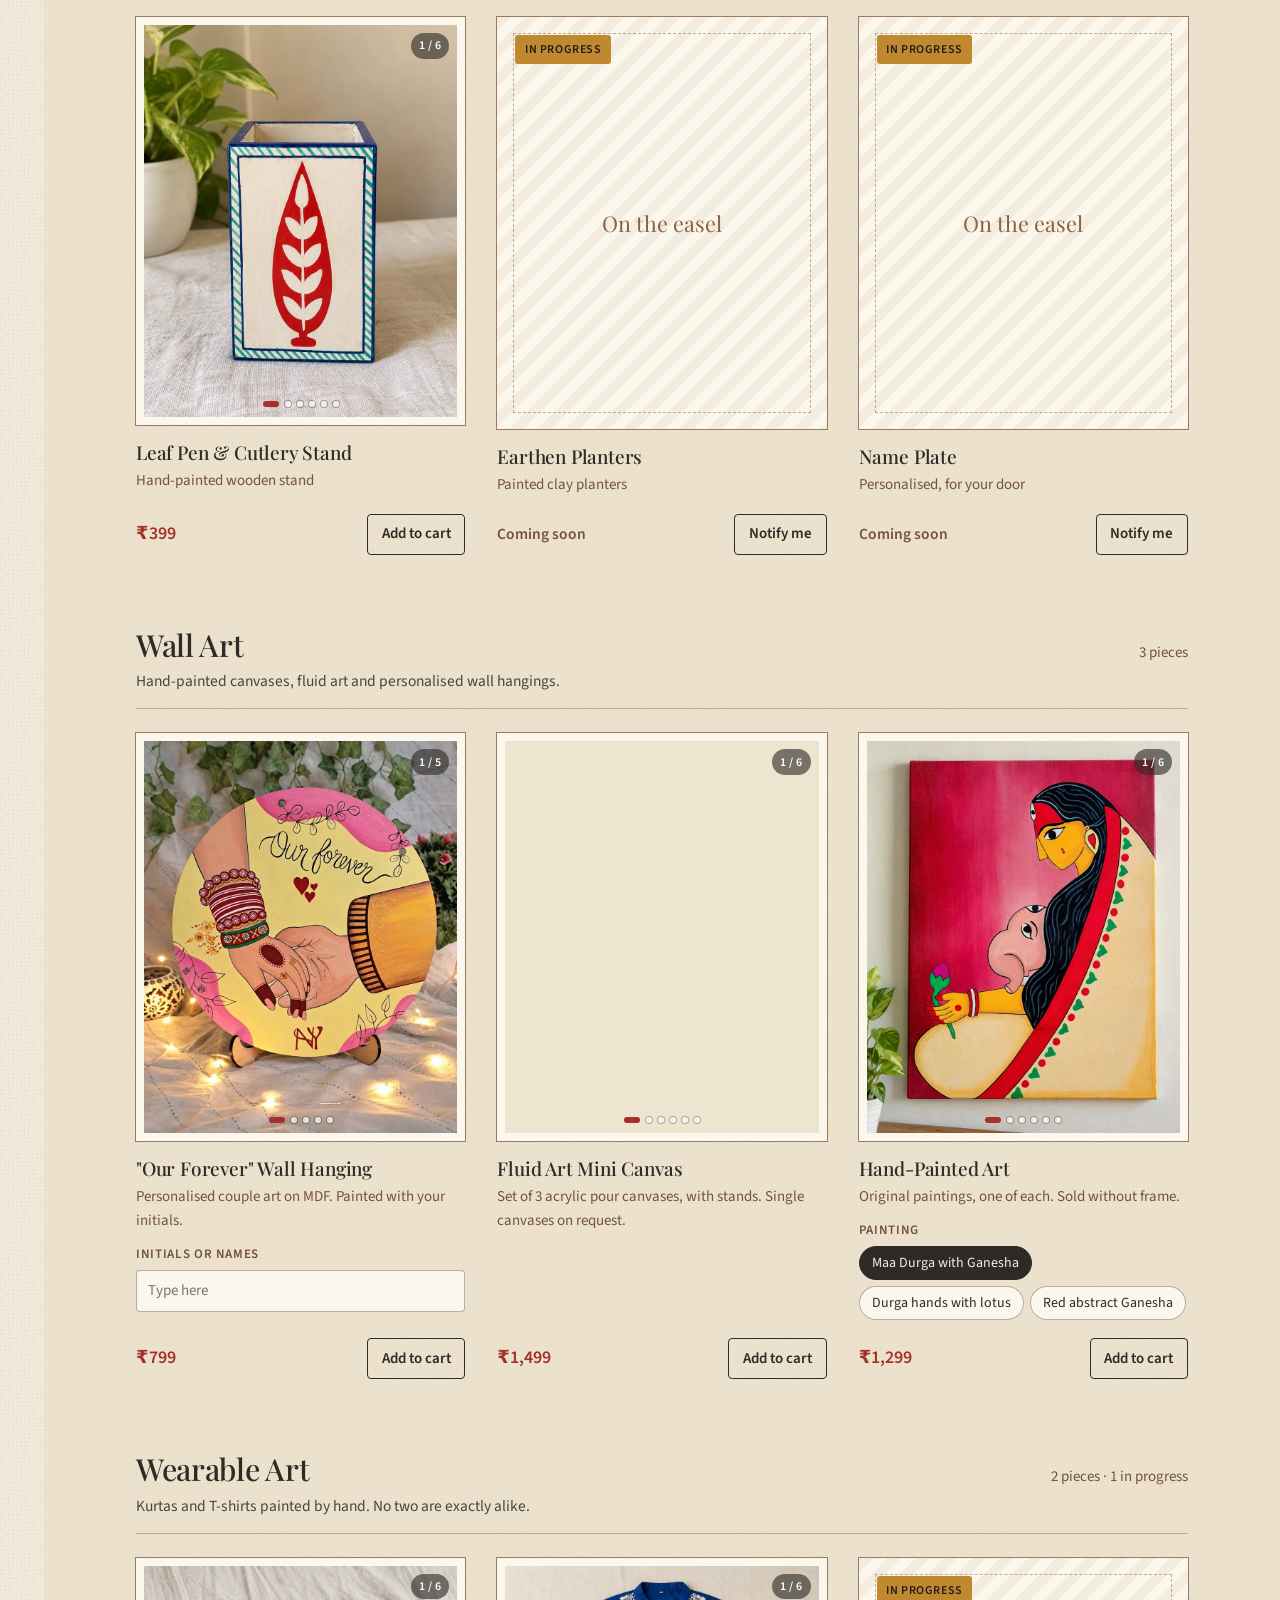
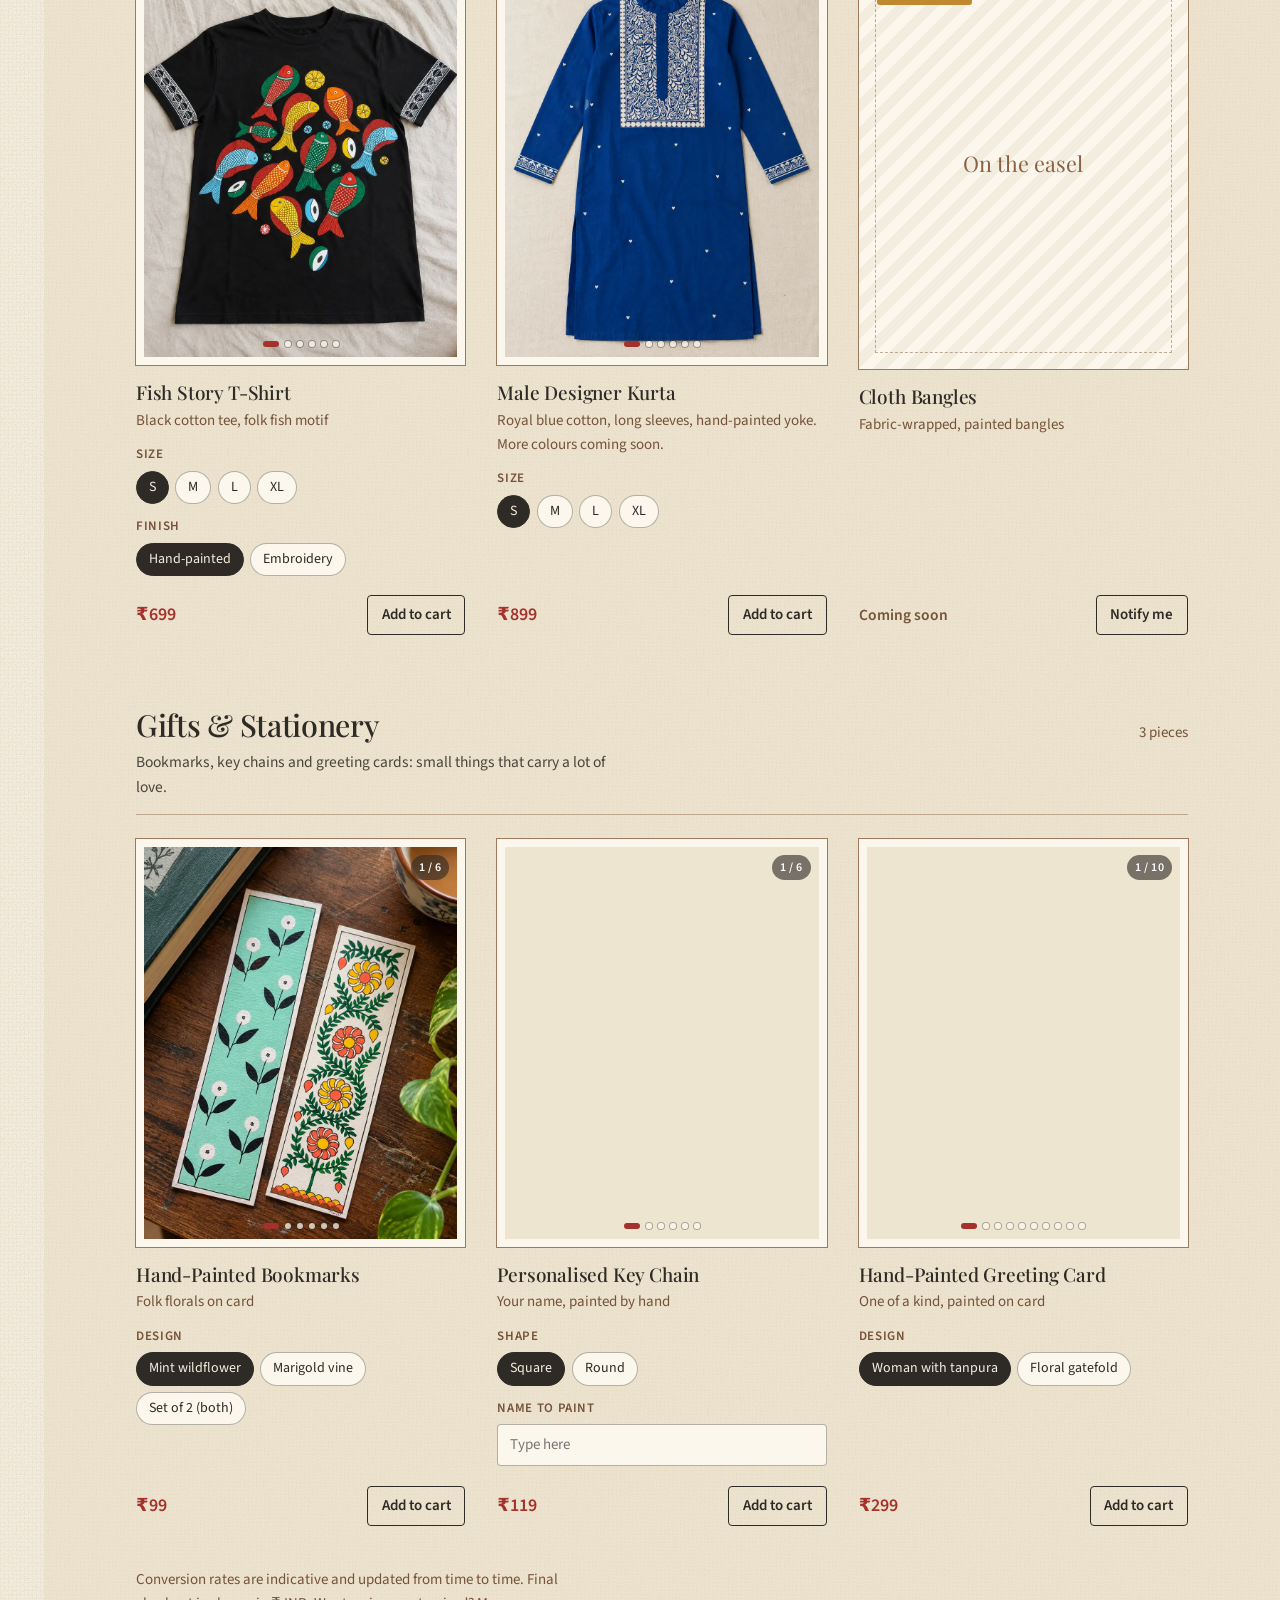
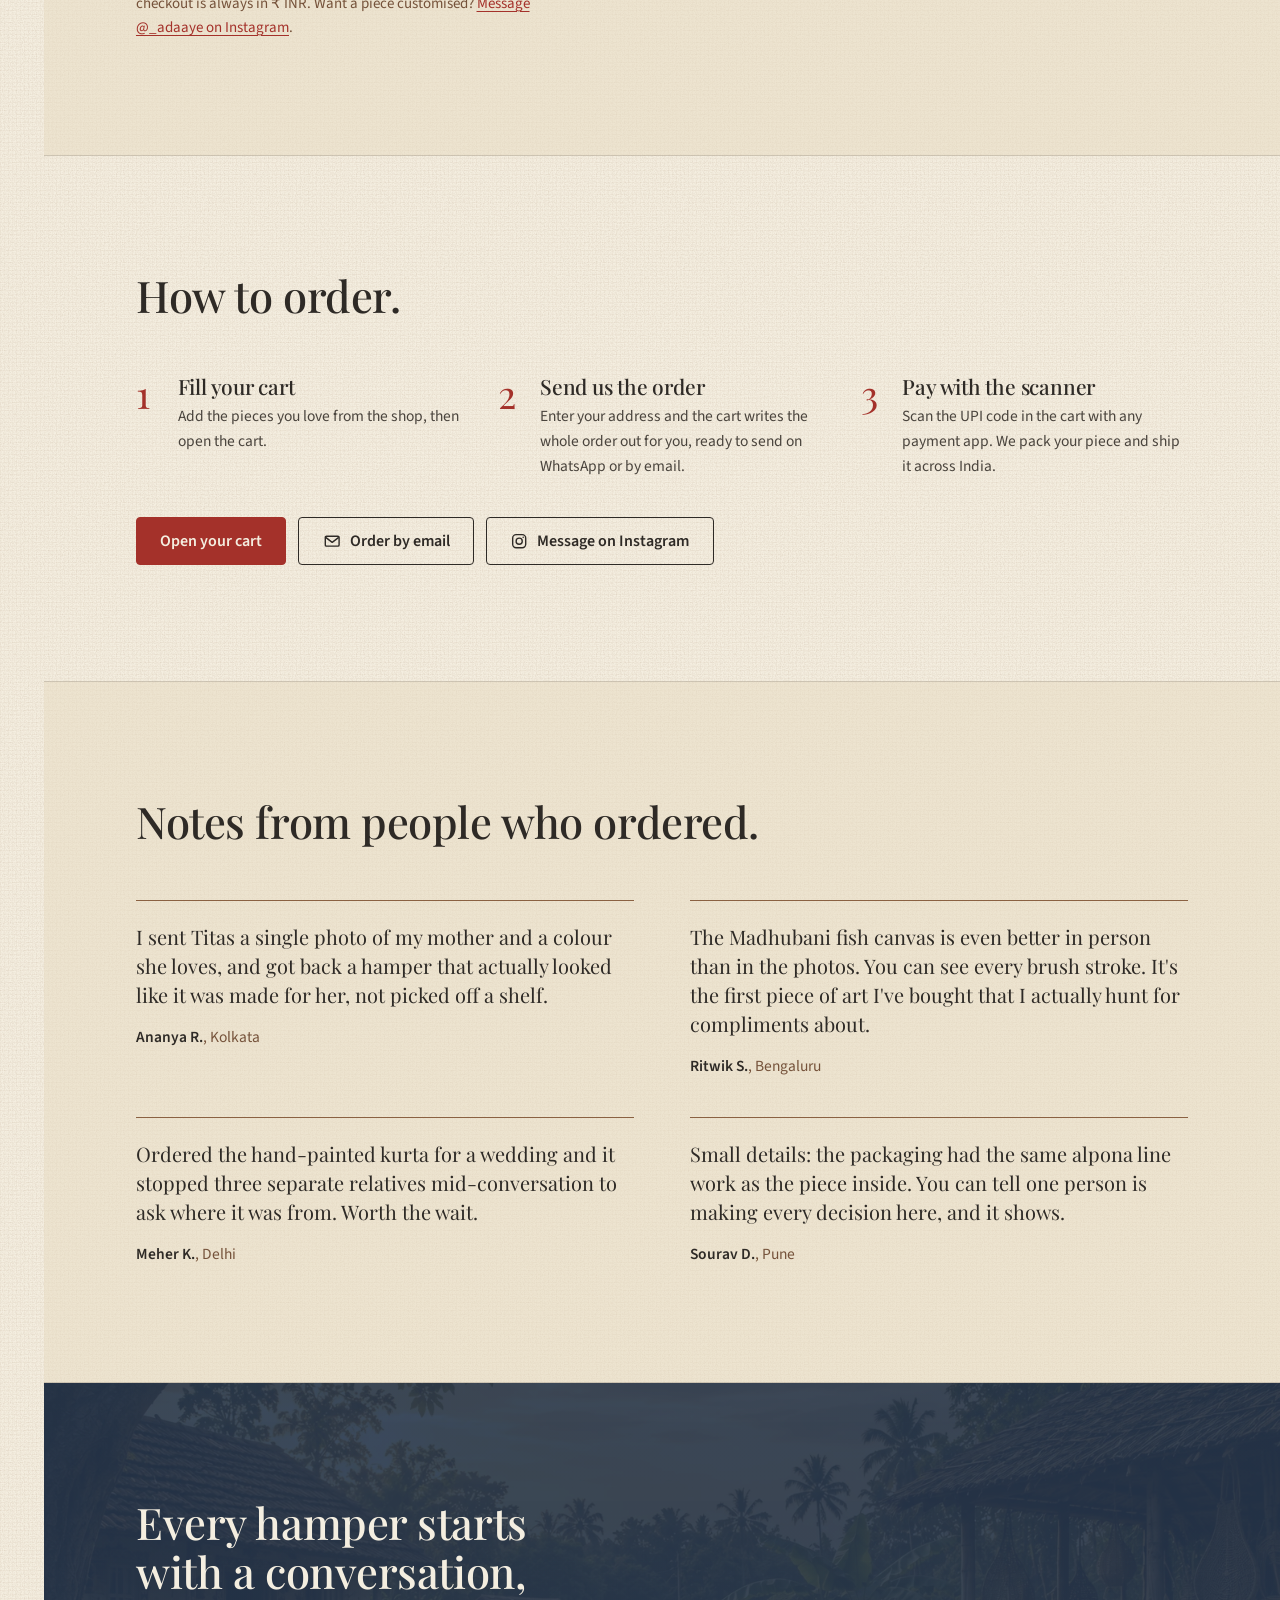
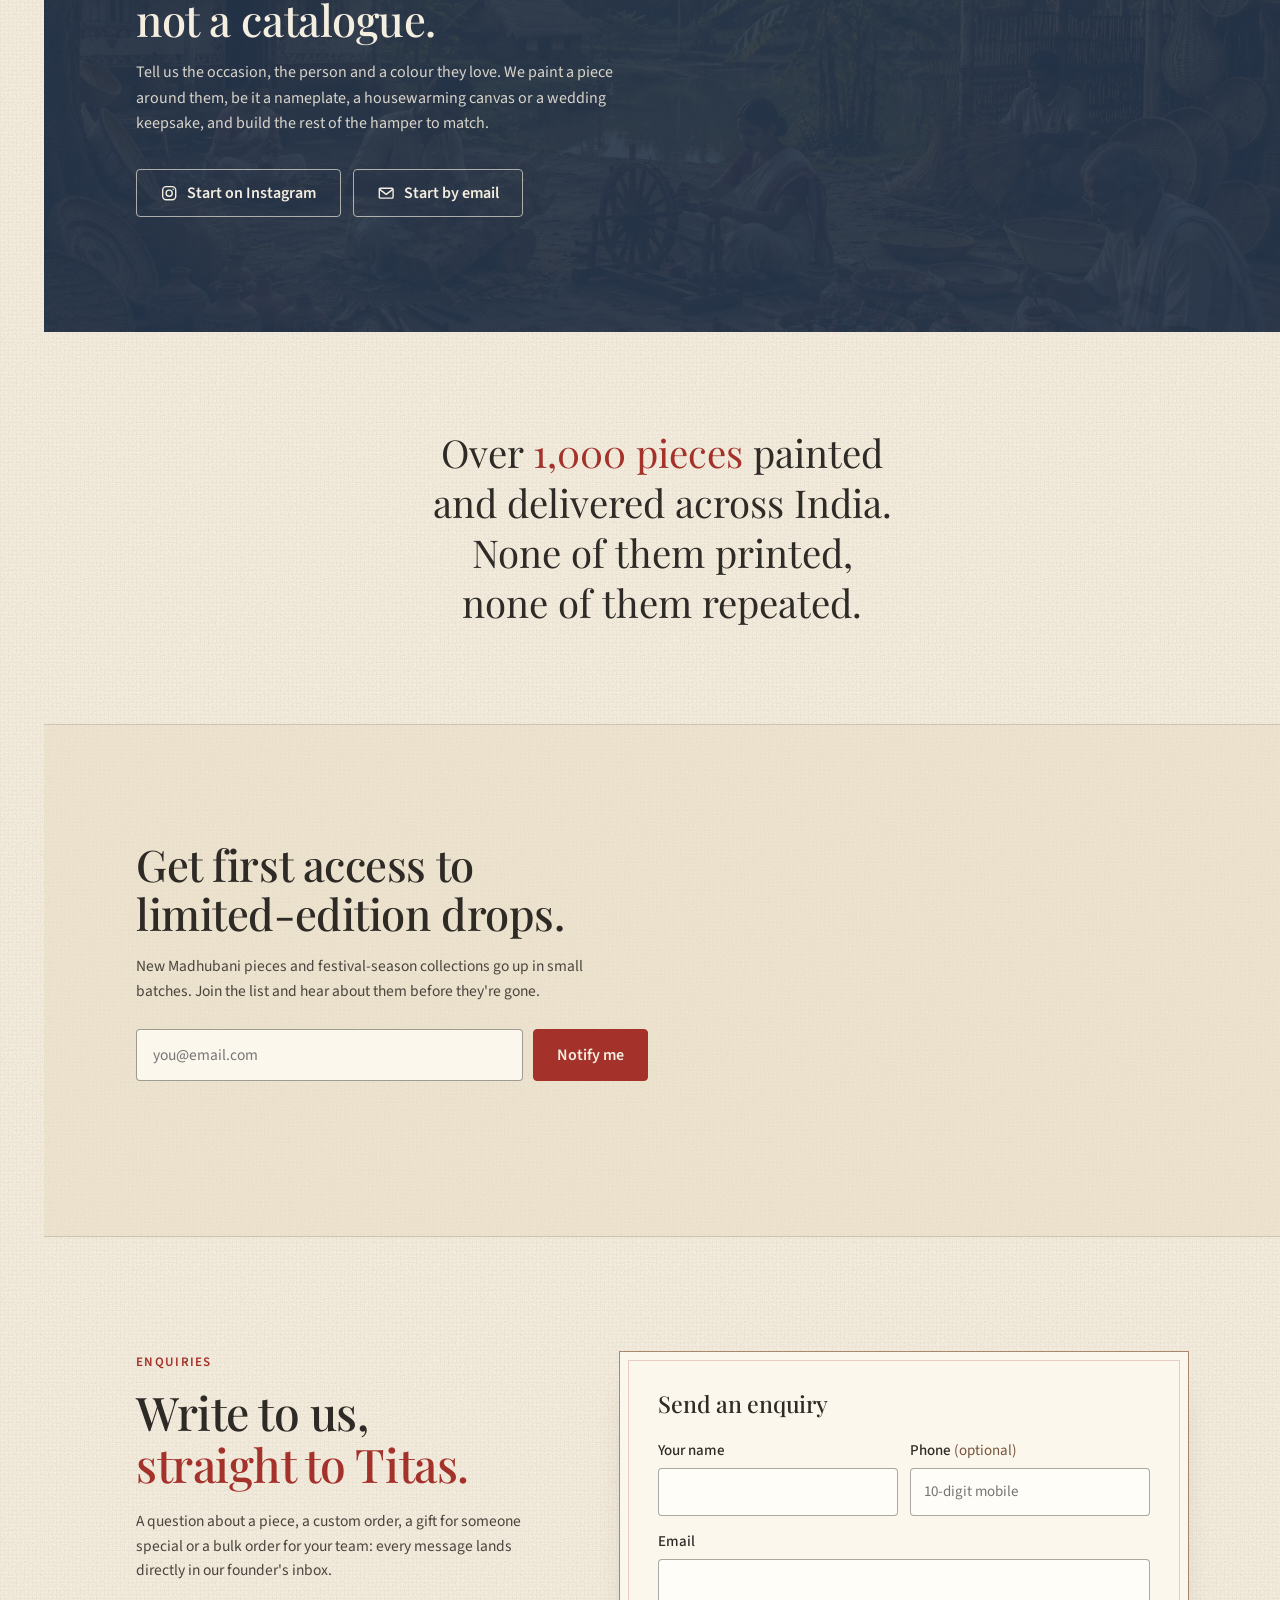
==== commit 078616ba: "Add files via upload" ====
--- a/index.html
+++ b/index.html
@@ -31,7 +31,7 @@
   <div class="wrap">
     <a class="brand" href="index.html" aria-label="Adaaye, home">
       <img src="assets/img/logo-mark-v2.webp" alt="" width="364" height="611">
-      <span class="brand-name">Adaaye<small>Artistically Indian</small></span>
+      <img class="brand-word" src="assets/img/logo-wordmark-v3.webp" alt="ADAAYE, Artistically Indian" width="561" height="170">
     </a>
     <div class="masthead-actions">
       <a class="btn btn--small" data-wa="Hi Adaaye! I'd like to place an order."><svg viewBox="0 0 24 24" fill="none" stroke="currentColor" stroke-width="1.8" stroke-linejoin="round" aria-hidden="true"><path d="M4 20l1.3-4.2A8 8 0 1 1 8.4 19L4 20z"/><path d="M9.4 8.7c-.4 2.5 3 5.9 5.6 5.8l.9-1.3-1.6-1-.9.7c-.9-.4-1.8-1.3-2.2-2.2l.7-.9-1-1.6-1.5.5z" fill="currentColor" stroke="none"/></svg>Order on WhatsApp</a>
@@ -417,7 +417,7 @@
   <div class="wrap">
     <div class="foot-top">
       <div class="foot-brand">
-        <img src="assets/img/logo-full-v2.webp" alt="Adaaye, Artistically Indian" width="571" height="852" loading="lazy">
+        <img src="assets/img/logo-full-v3.webp" alt="ADAAYE, Artistically Indian" width="561" height="837" loading="lazy">
         <p>Madhubani and acrylic folk art, hand-painted by Titas Basu in West Bengal.</p>
       </div>
       <div class="foot-cols">
--- a/assets/css/styles.css
+++ b/assets/css/styles.css
@@ -145,6 +145,7 @@
 .masthead .wrap{ display:flex; align-items:center; justify-content:space-between; gap:1rem; padding-block:1.1rem; }
 .brand{ display:flex; align-items:center; gap:.85rem; text-decoration:none; }
 .brand img{ height:54px; width:auto; }
+.brand img.brand-word{ height:46px; }
 .brand-name{ font-family:var(--display); font-weight:500; font-size:1.75rem; line-height:1; color:var(--charcoal); letter-spacing:-.01em; }
 .brand-name small{ display:block; font-family:var(--text); font-weight:400; font-size:.8125rem; letter-spacing:.02em; color:var(--walnut); margin-top:.35rem; }
 .masthead-actions{ display:flex; align-items:center; gap:.6rem; }
@@ -163,6 +164,7 @@
 @media (max-width:999px){
   .masthead .wrap{ padding-block:.7rem; }
   .brand img{ height:42px; }
+  .brand img.brand-word{ height:36px; }
   .brand-name{ font-size:1.4rem; }
   .brand-name small{ font-size:.75rem; margin-top:.25rem; }
   .masthead-actions{ display:none; }
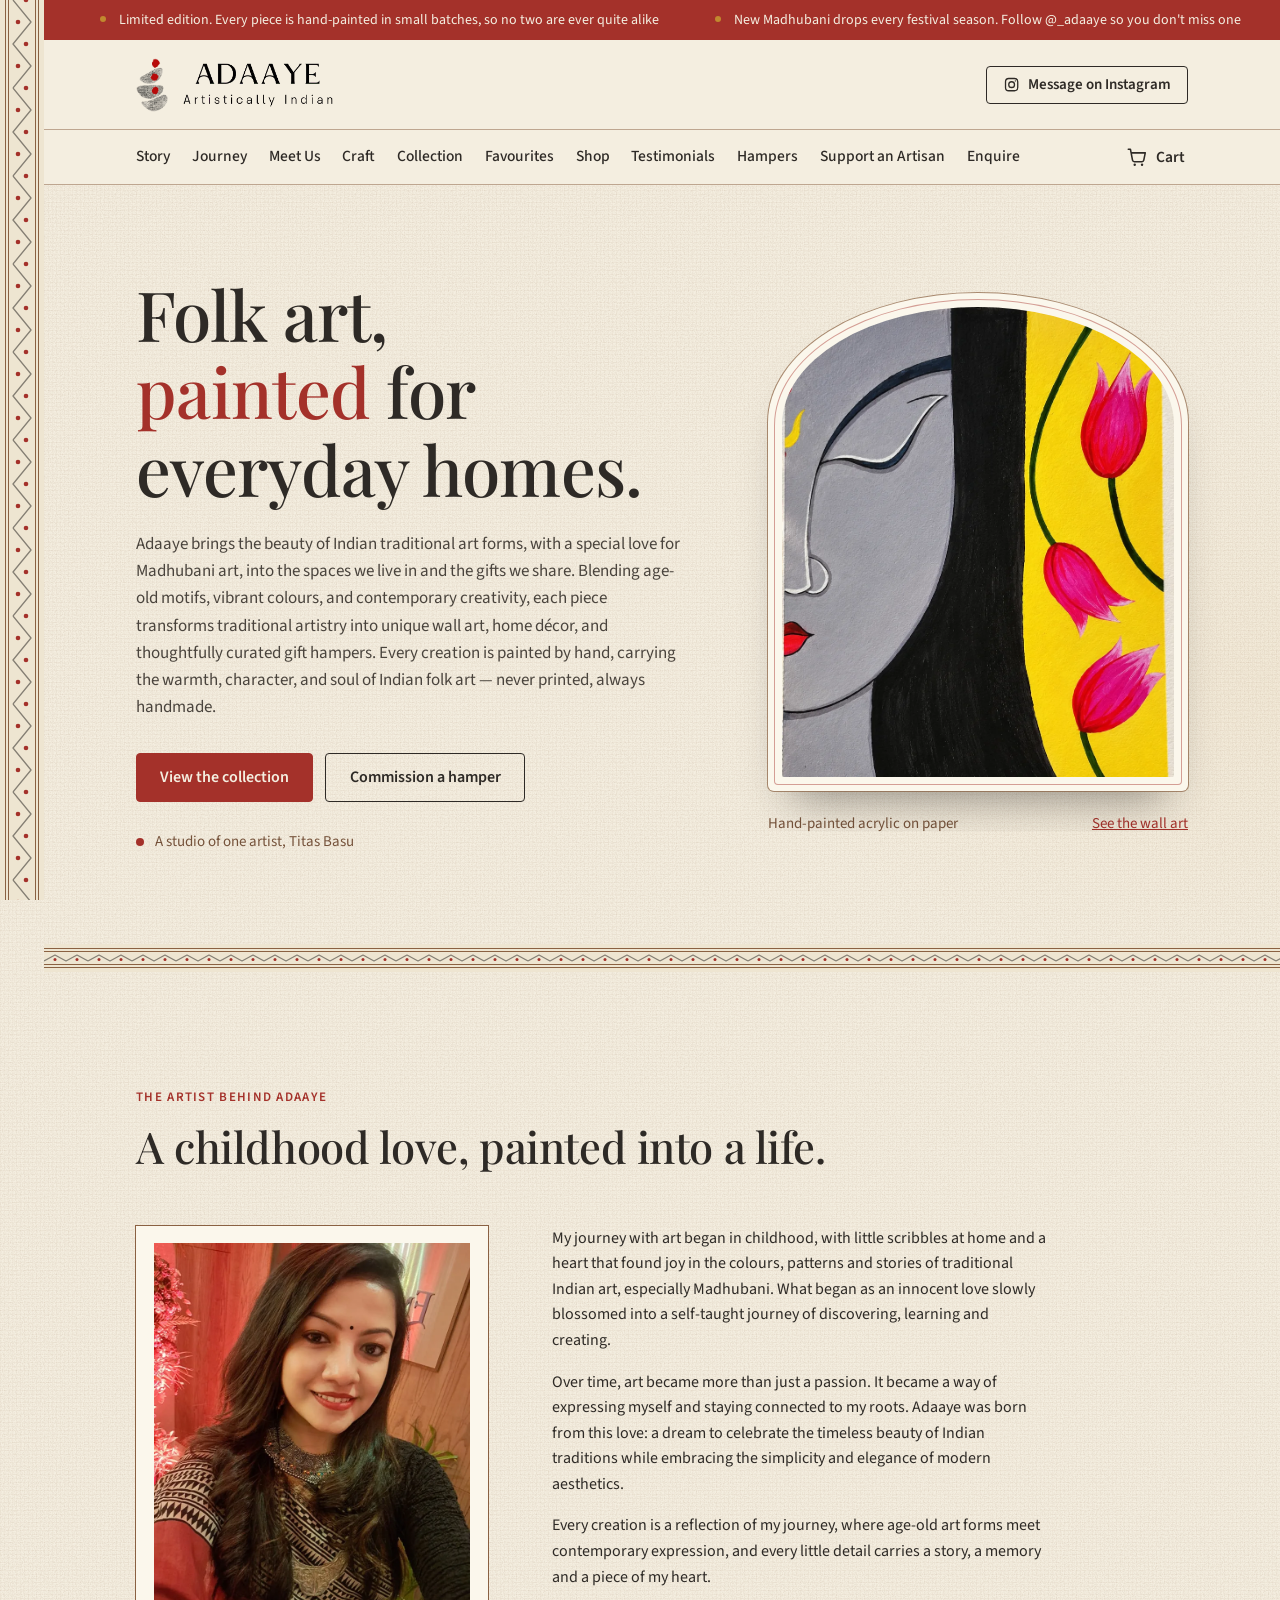
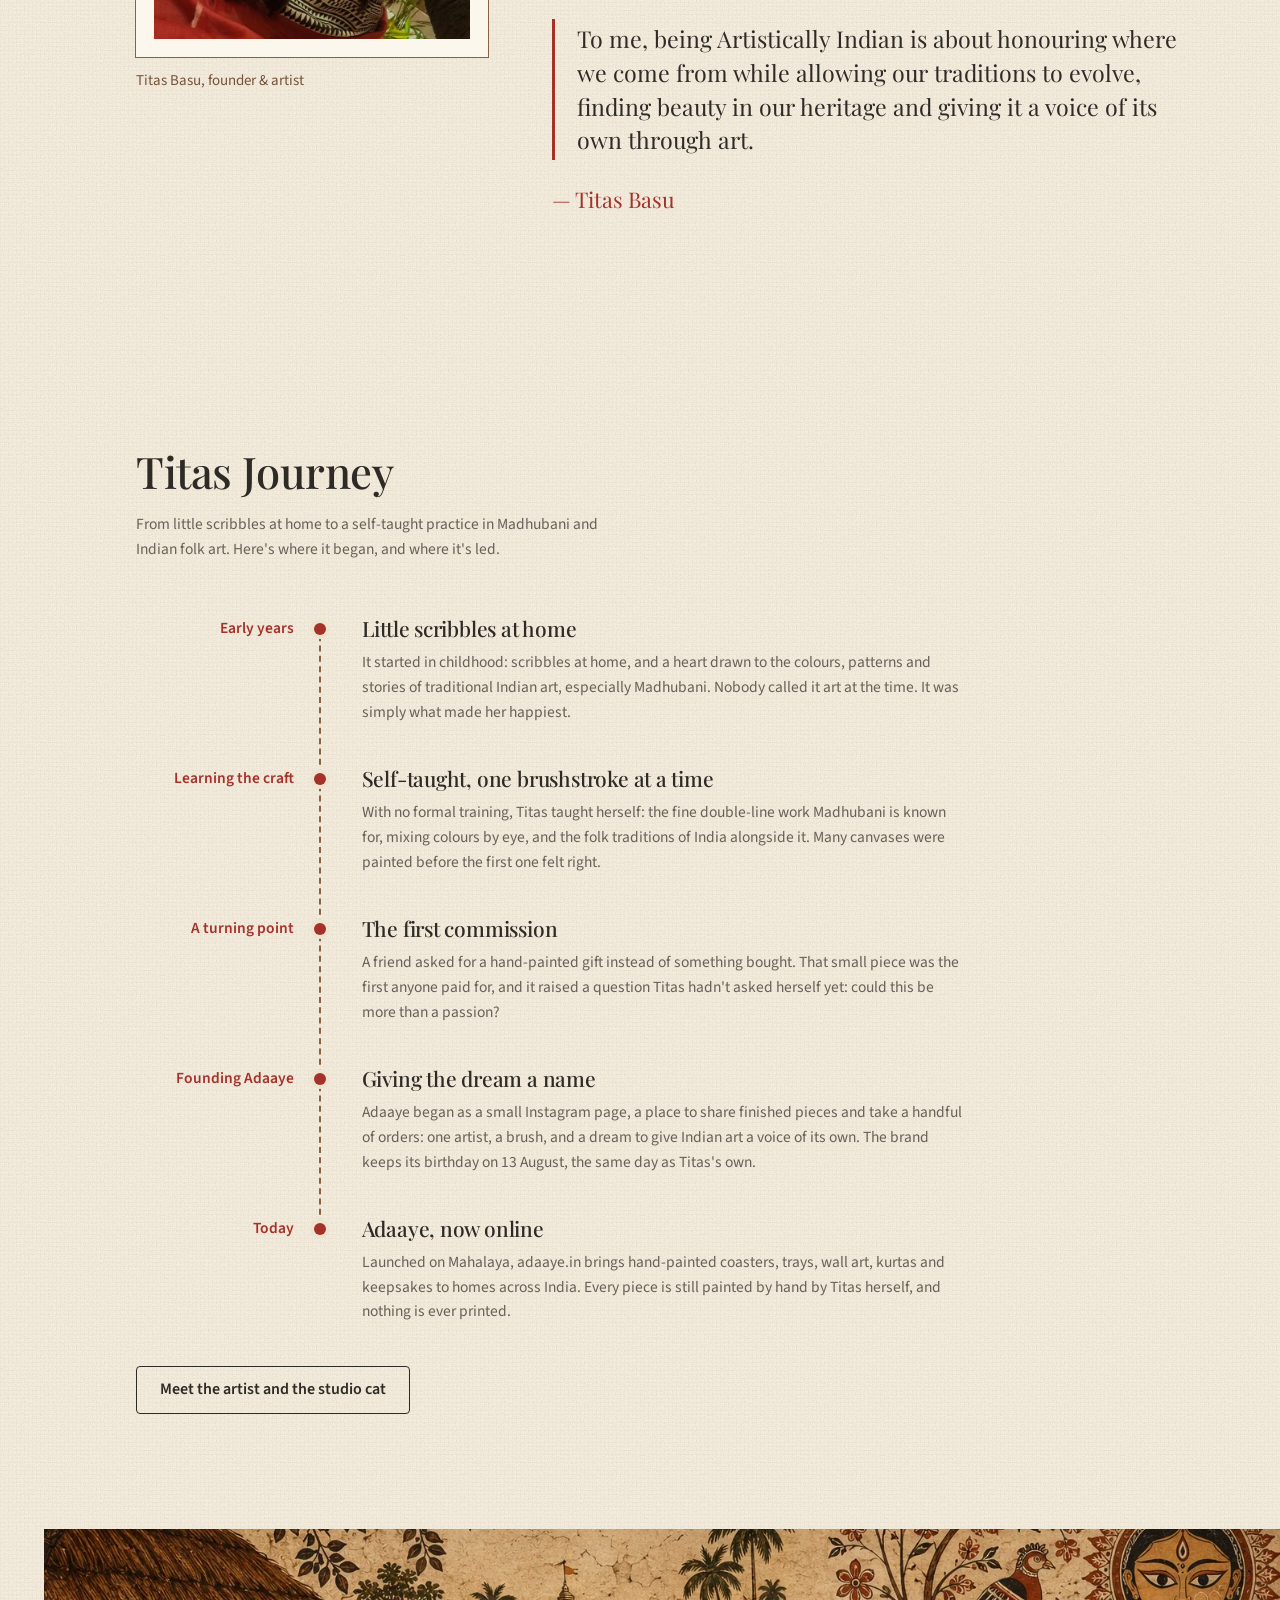
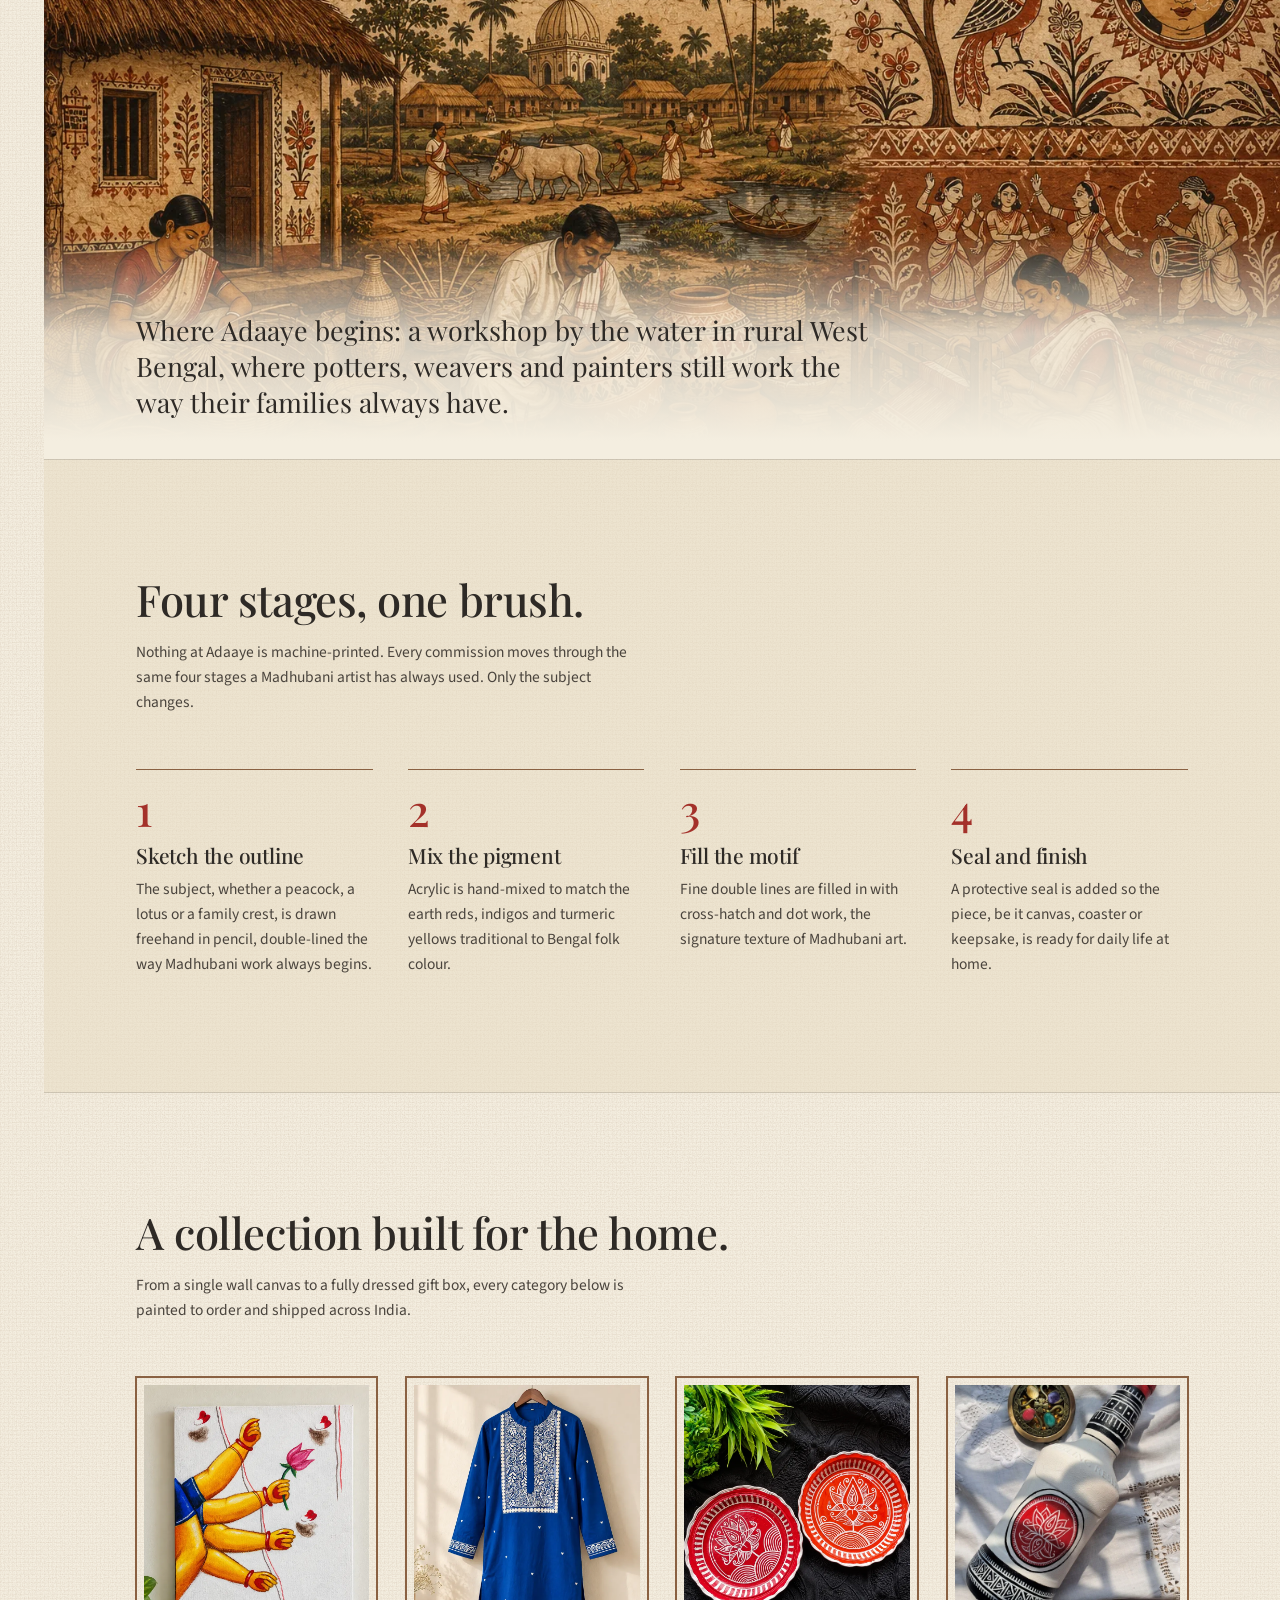
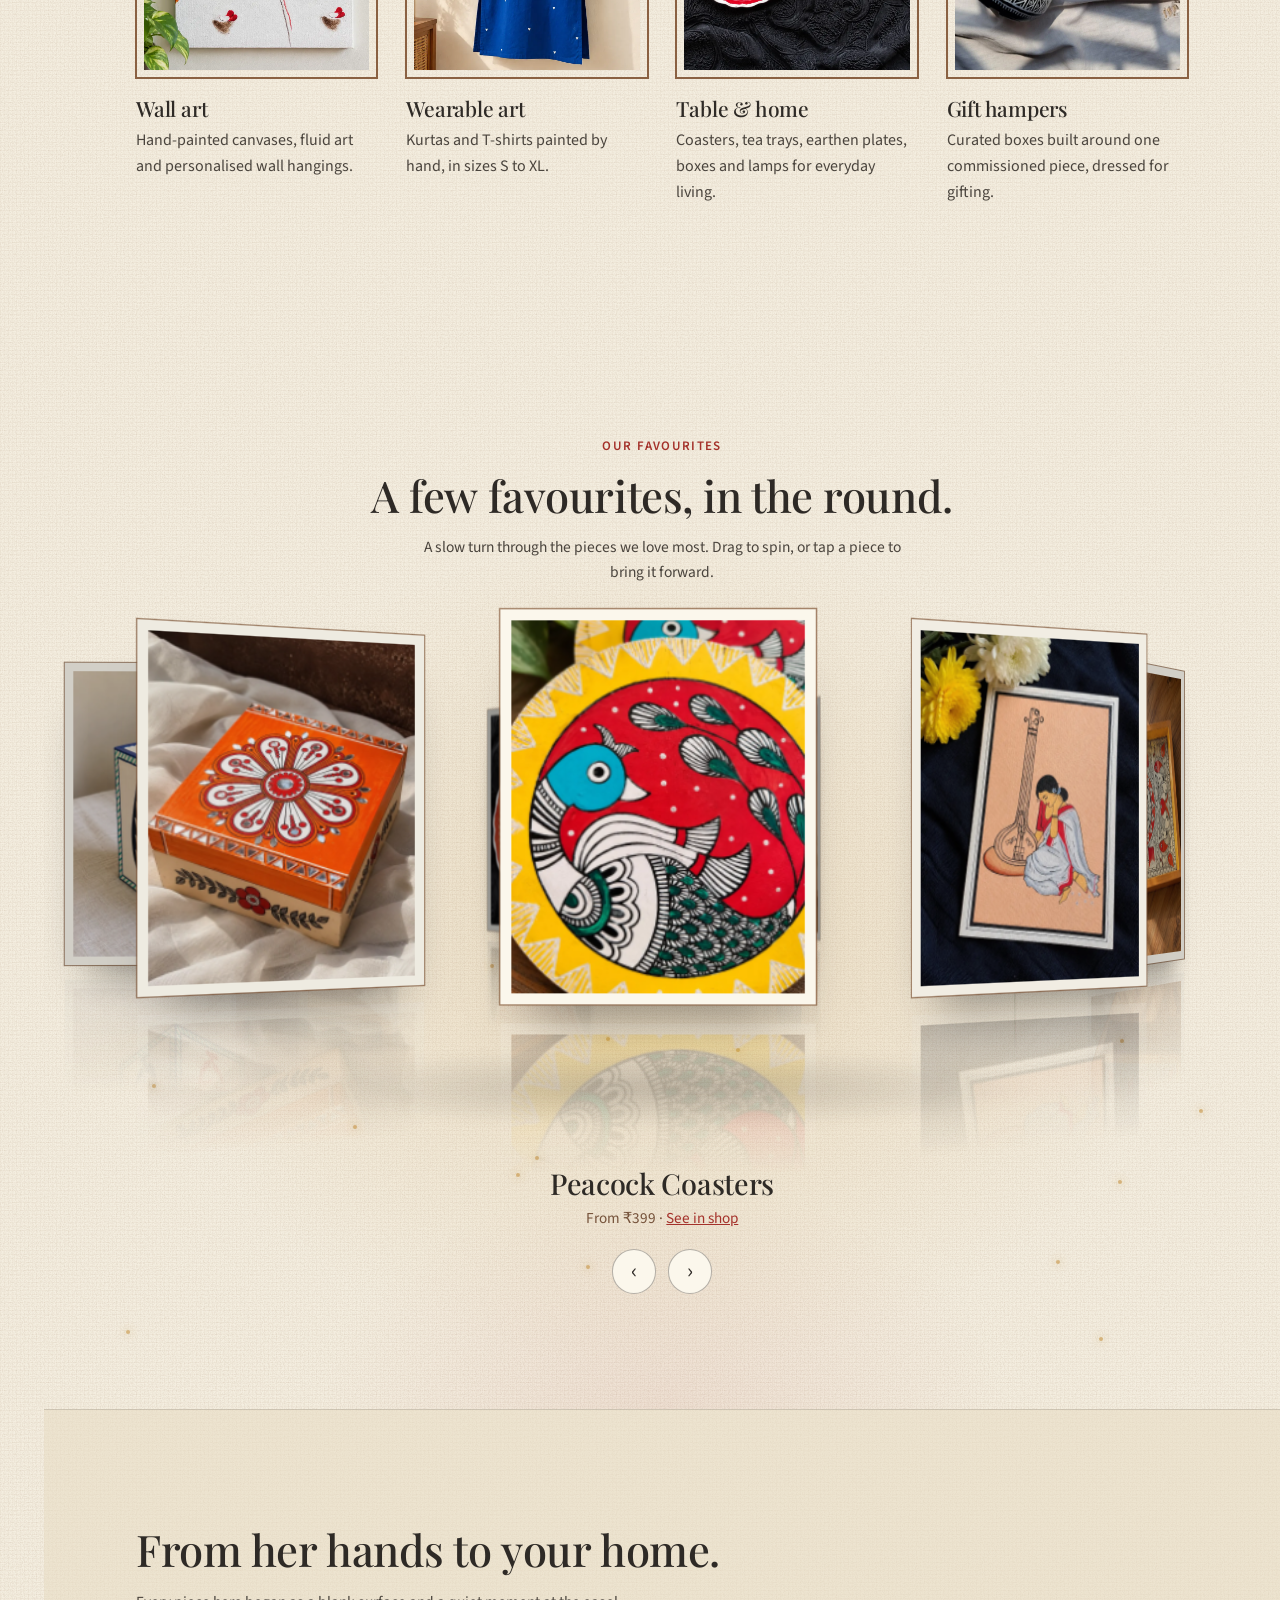
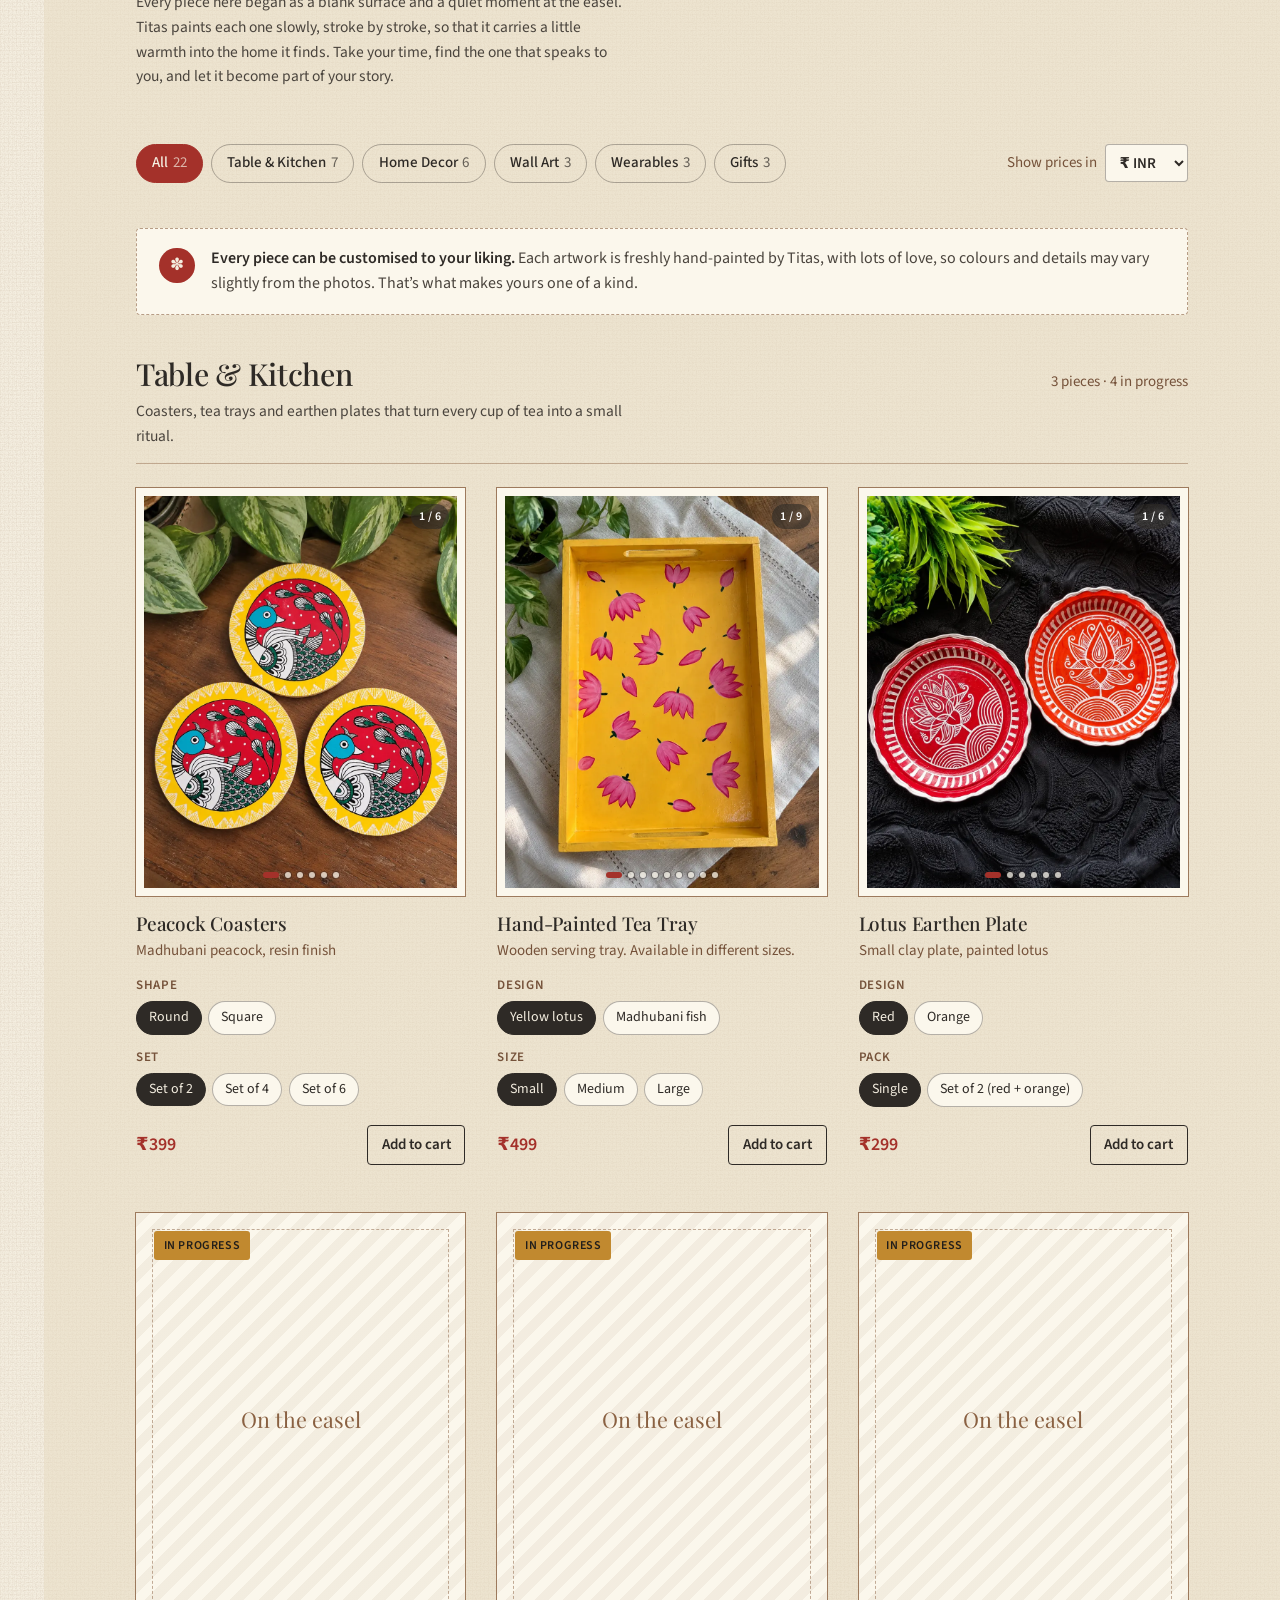
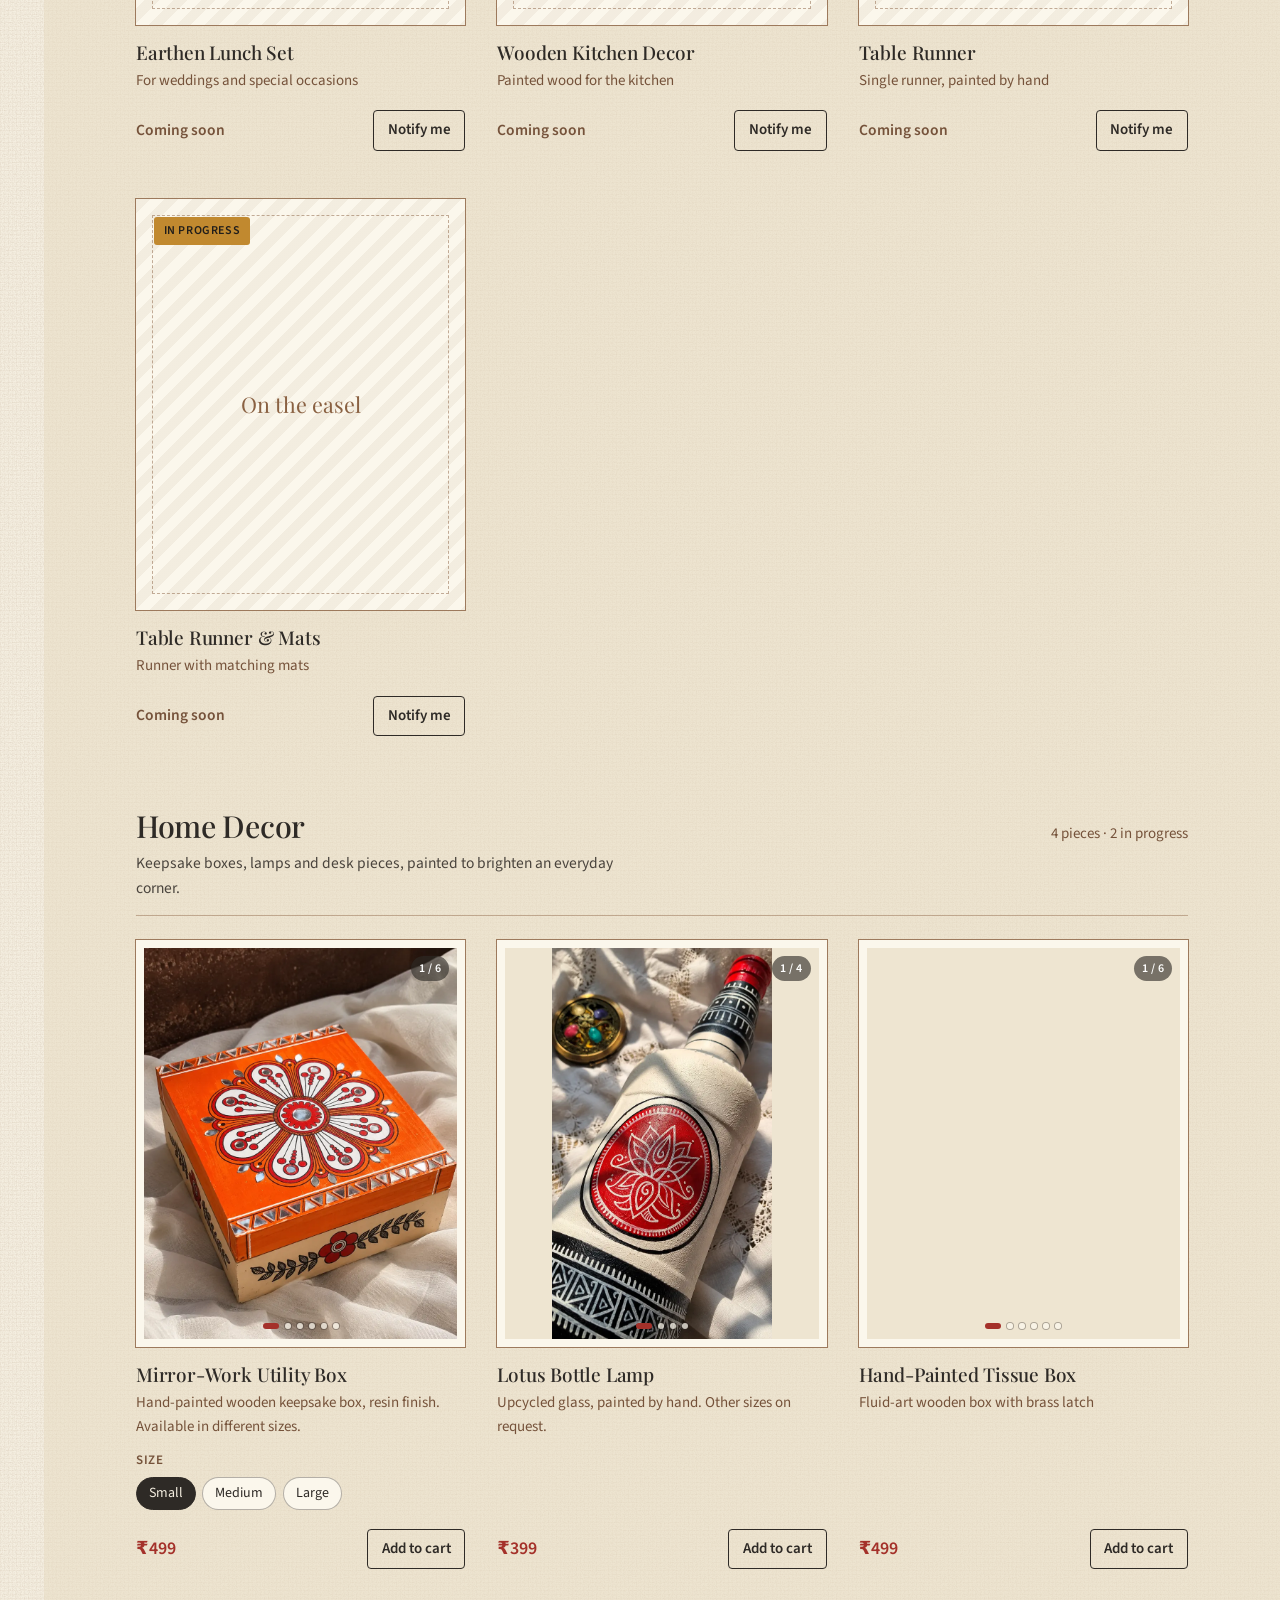
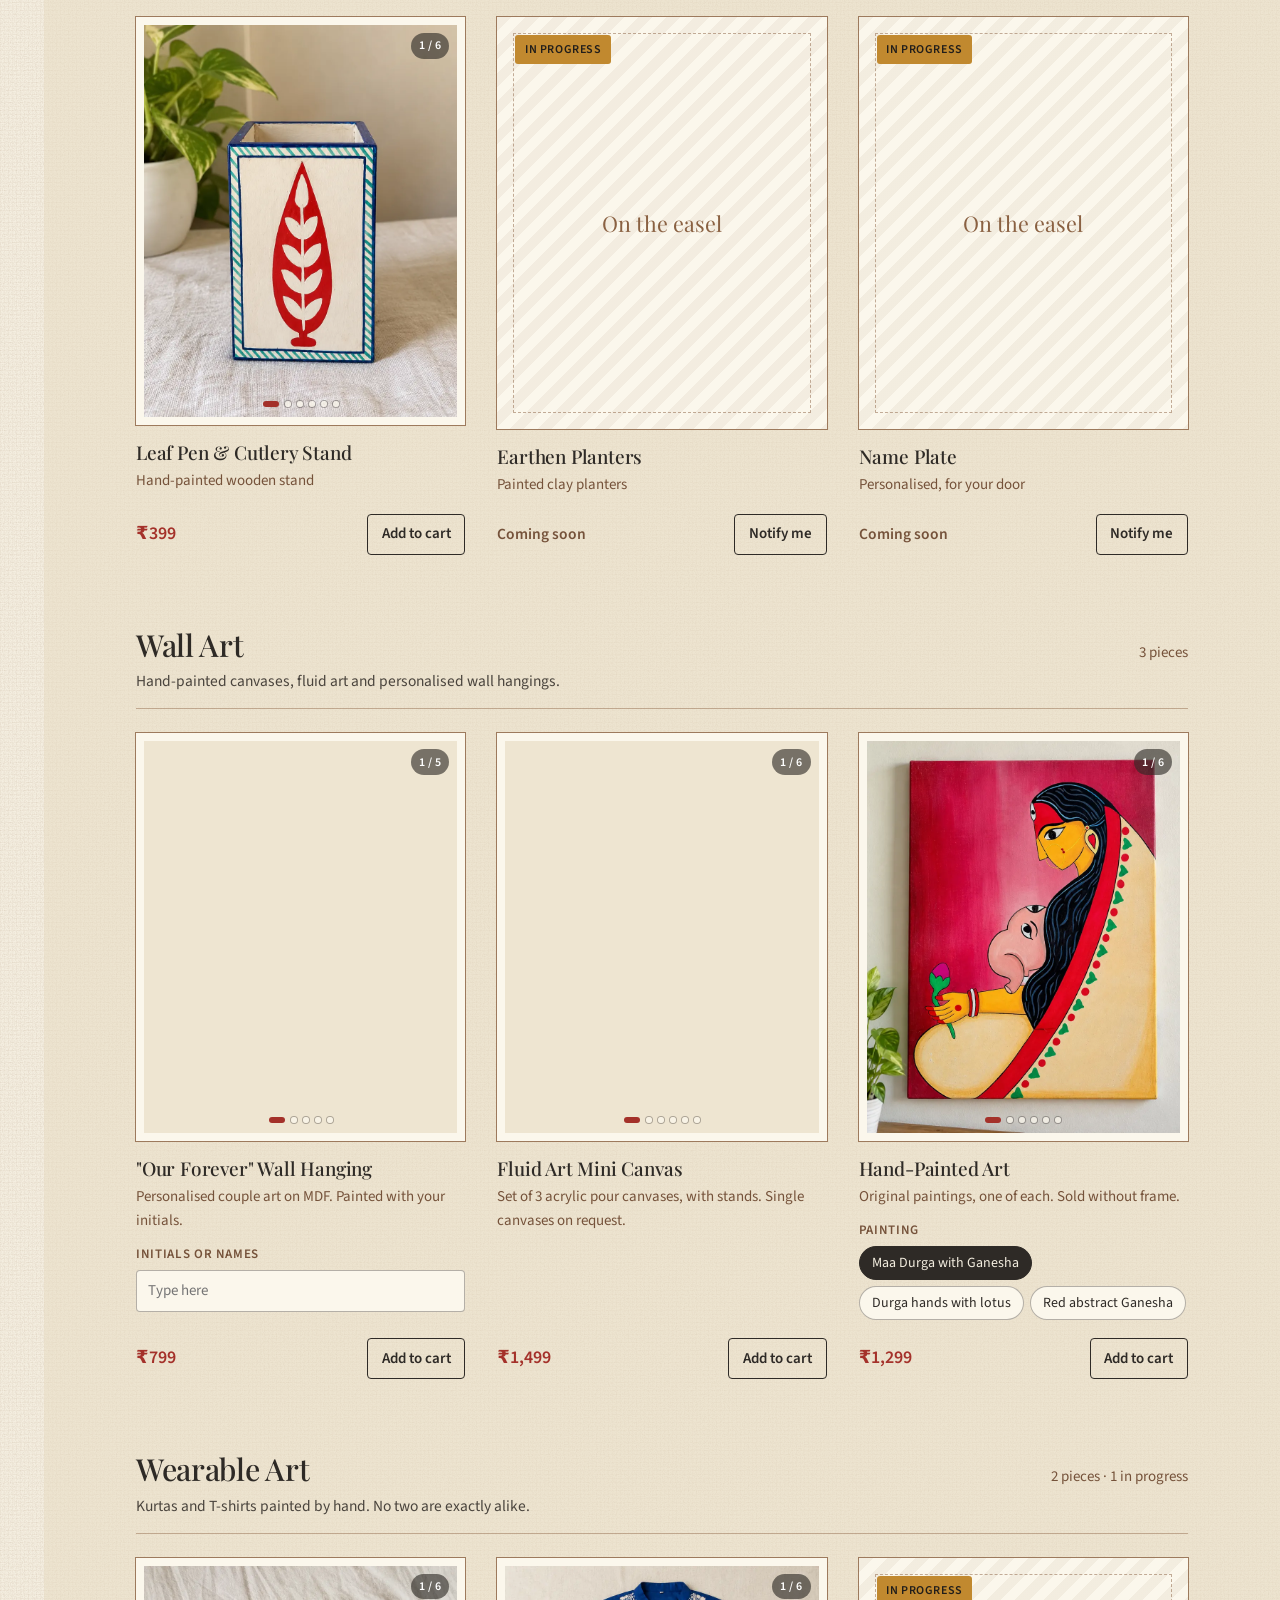
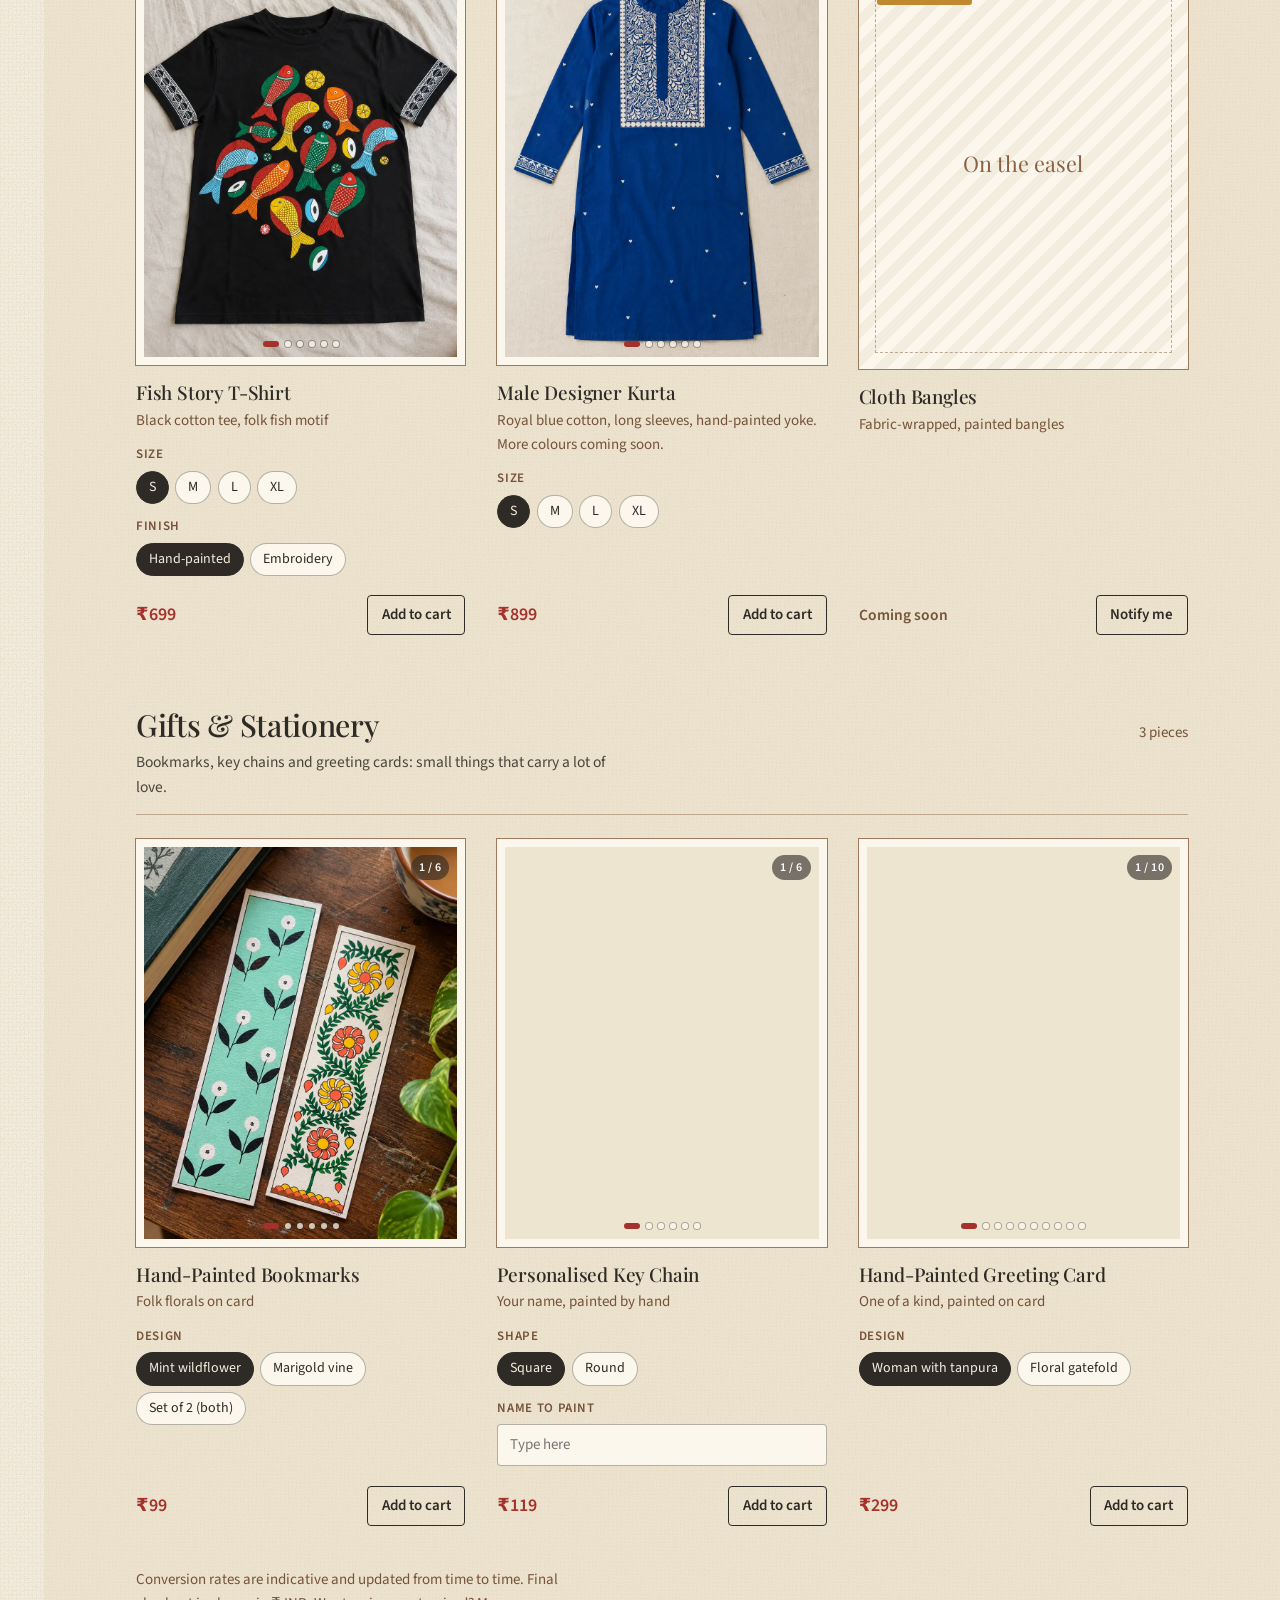
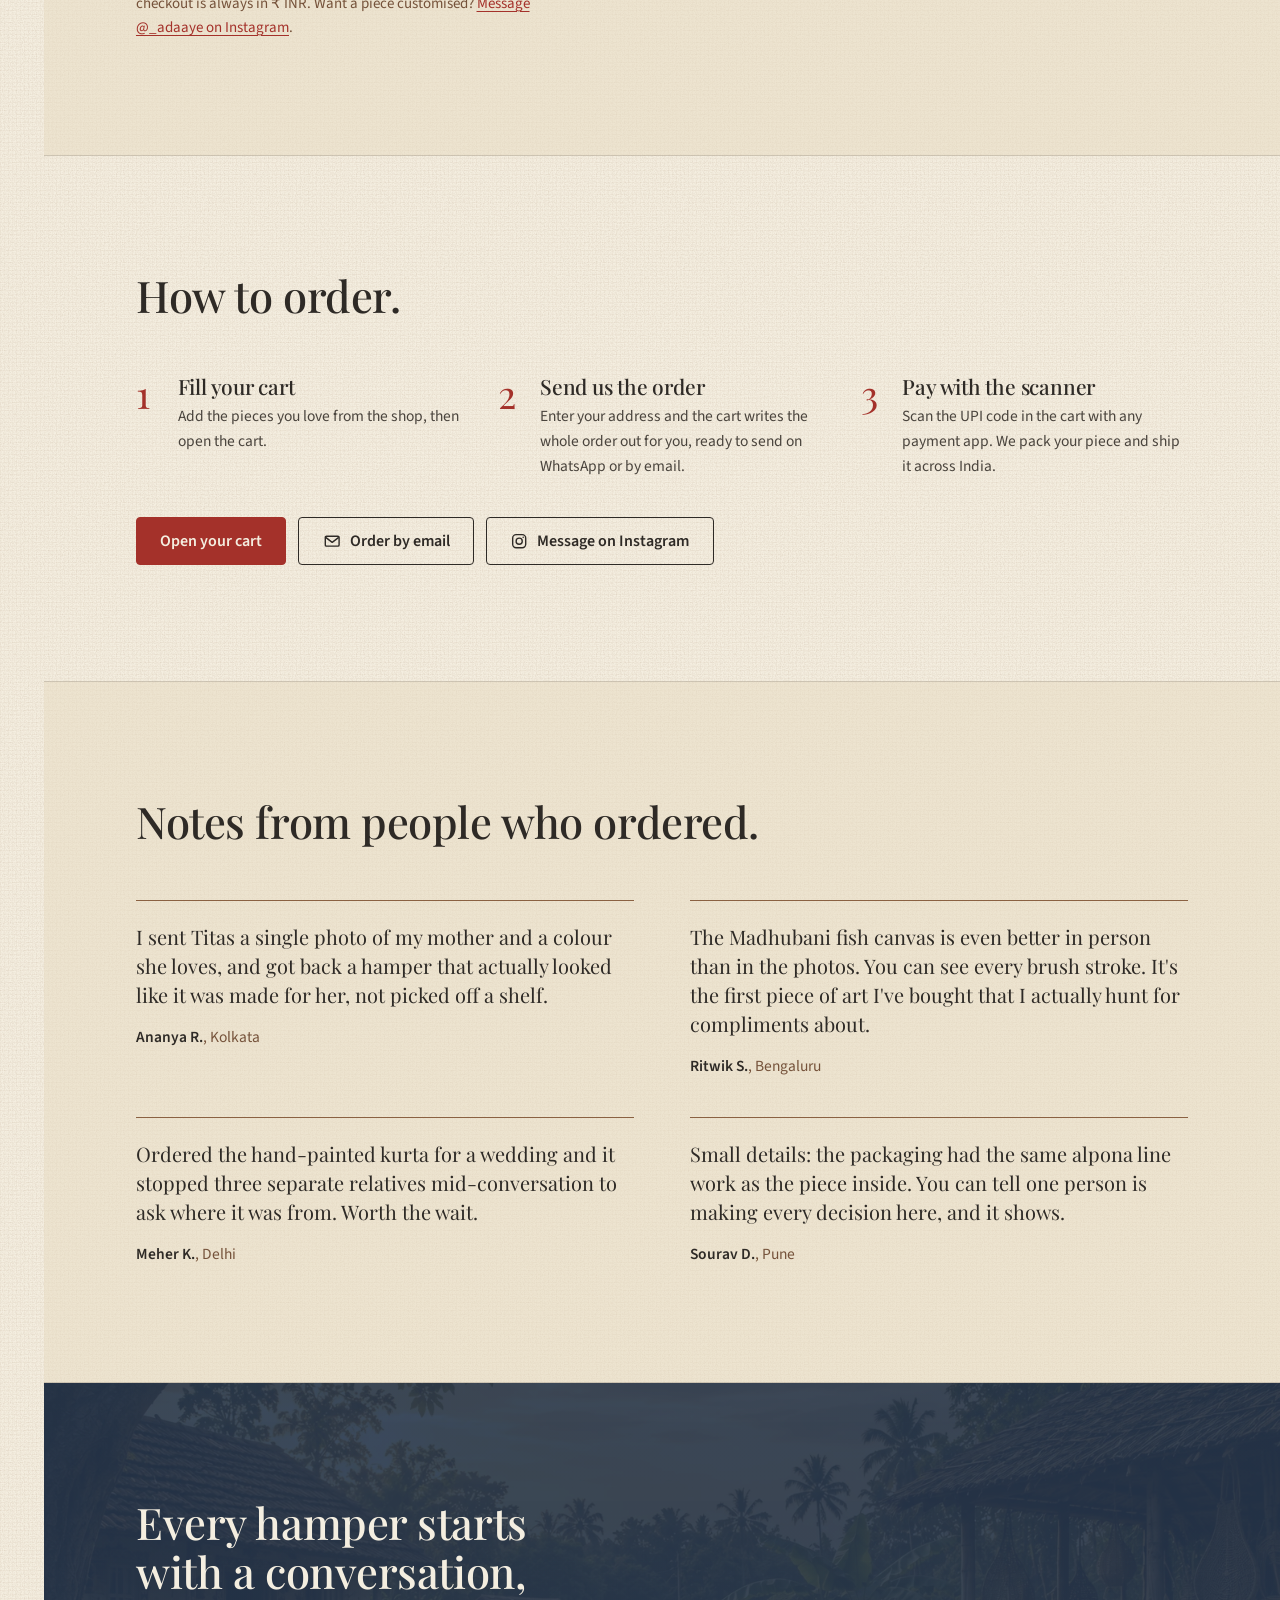
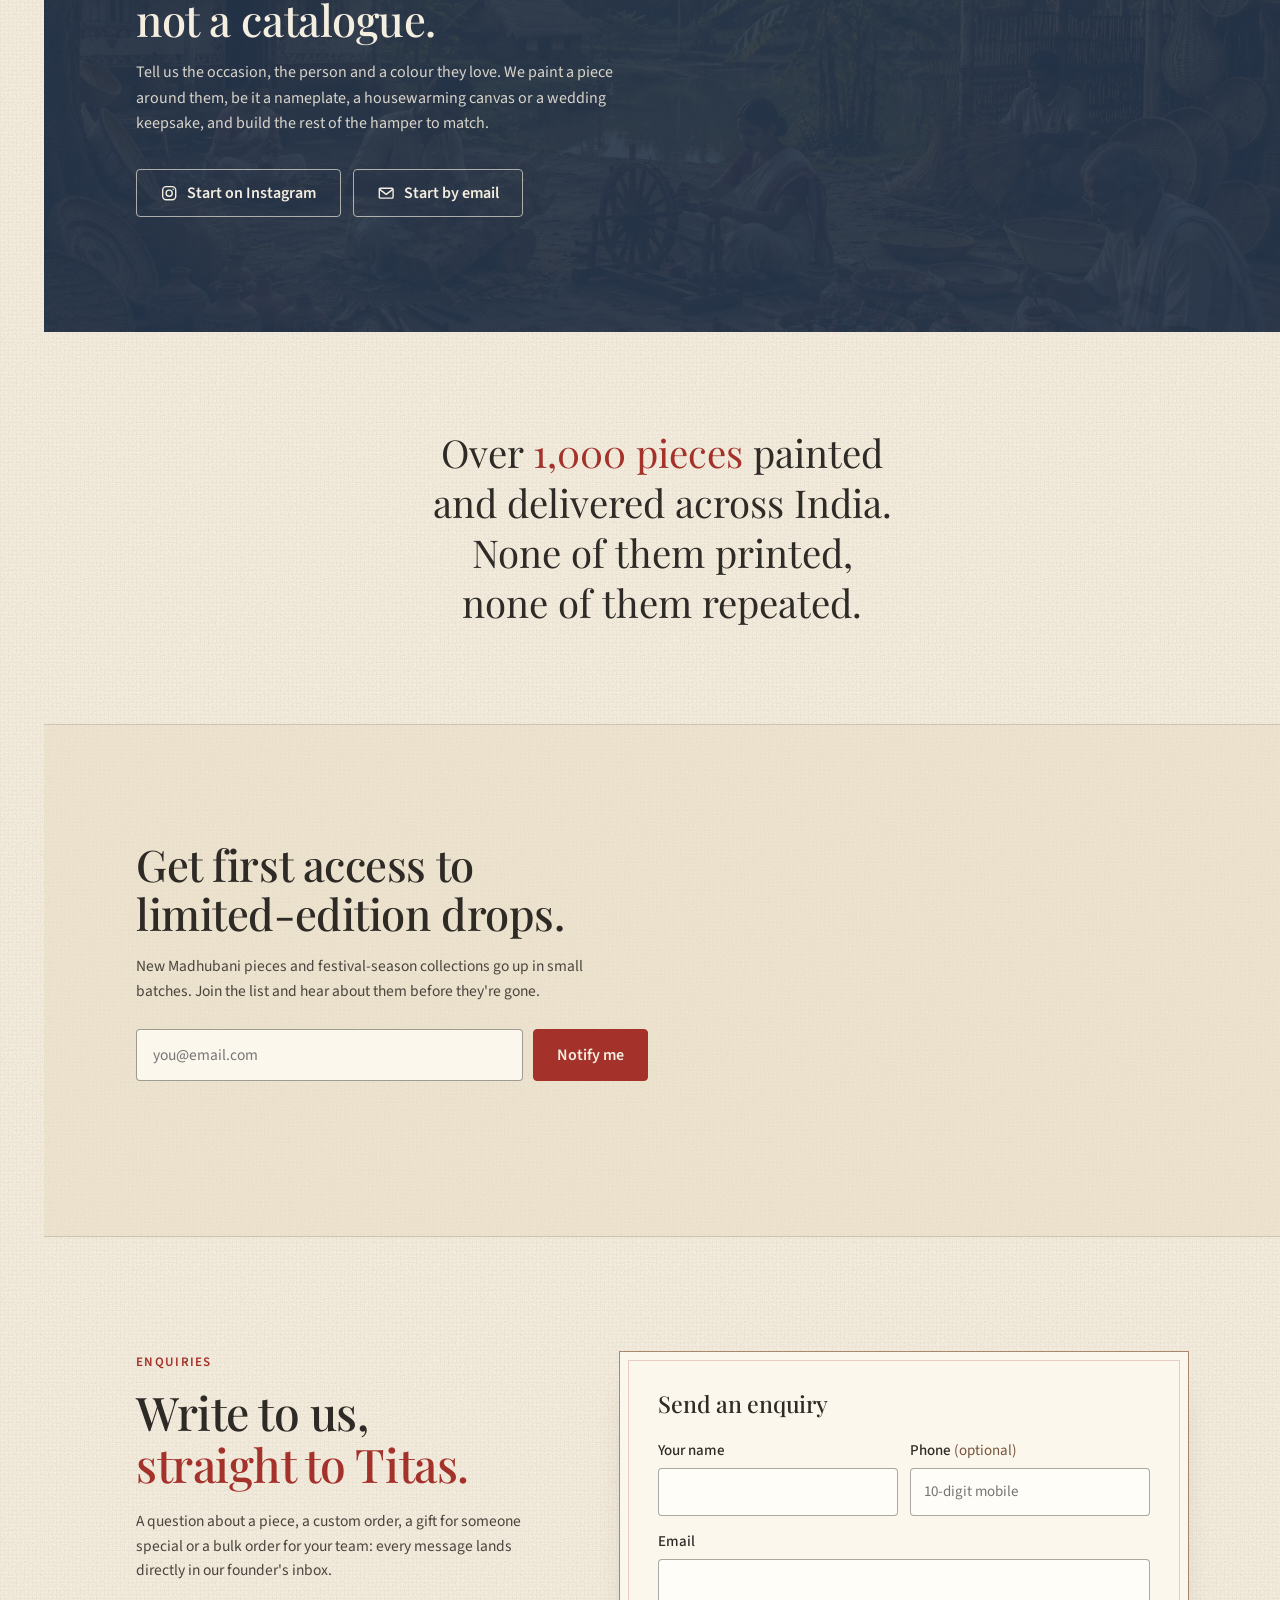
==== commit a989d18a: "Add files via upload" ====
--- a/index.html
+++ b/index.html
@@ -110,7 +110,7 @@
 <section class="panel" id="journey">
   <div class="wrap">
     <div class="head">
-      <h2>Titas Basu's journey.</h2>
+      <h2>Titas Journey</h2>
       <p>From little scribbles at home to a self-taught practice in Madhubani and Indian folk art. Here's where it began, and where it's led.</p>
     </div>
     <ol class="timeline">
--- a/assets/css/styles.css
+++ b/assets/css/styles.css
@@ -579,3 +579,6 @@
 .arch::before{ content:""; position:absolute; inset:6px; border:1px solid rgba(164,49,42,.45); border-radius:50% 50% 4px 4px / 26% 26% 4px 4px; pointer-events:none; z-index:1; }
 .arch img{ display:block; width:100%; height:auto; aspect-ratio:893/1072; object-fit:cover; border-radius:50% 50% 2px 2px / 25% 25% 2px 2px; }
 @media (prefers-reduced-motion:reduce){ .arch{ animation:none; } }
+
+/* Journey: body text a touch softer */
+#journey .head p,#journey .timeline p{ opacity:.82; }
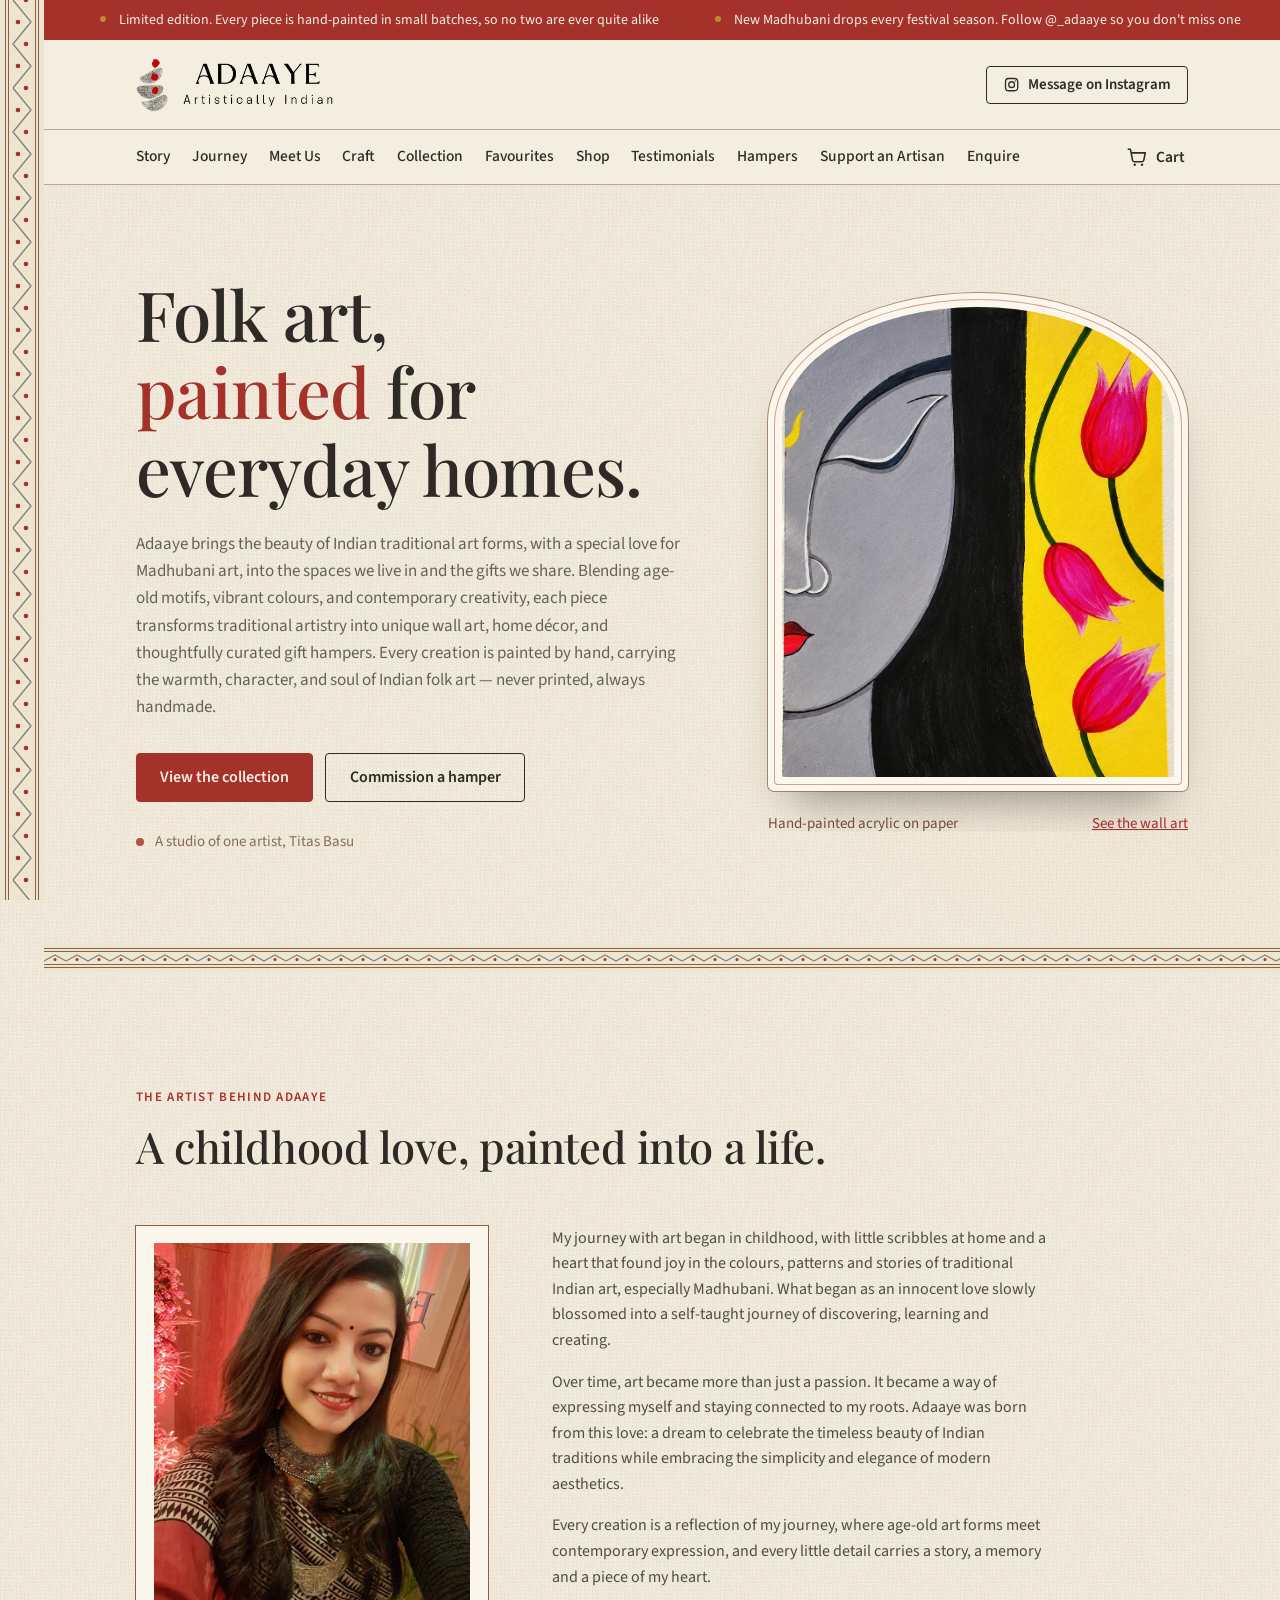
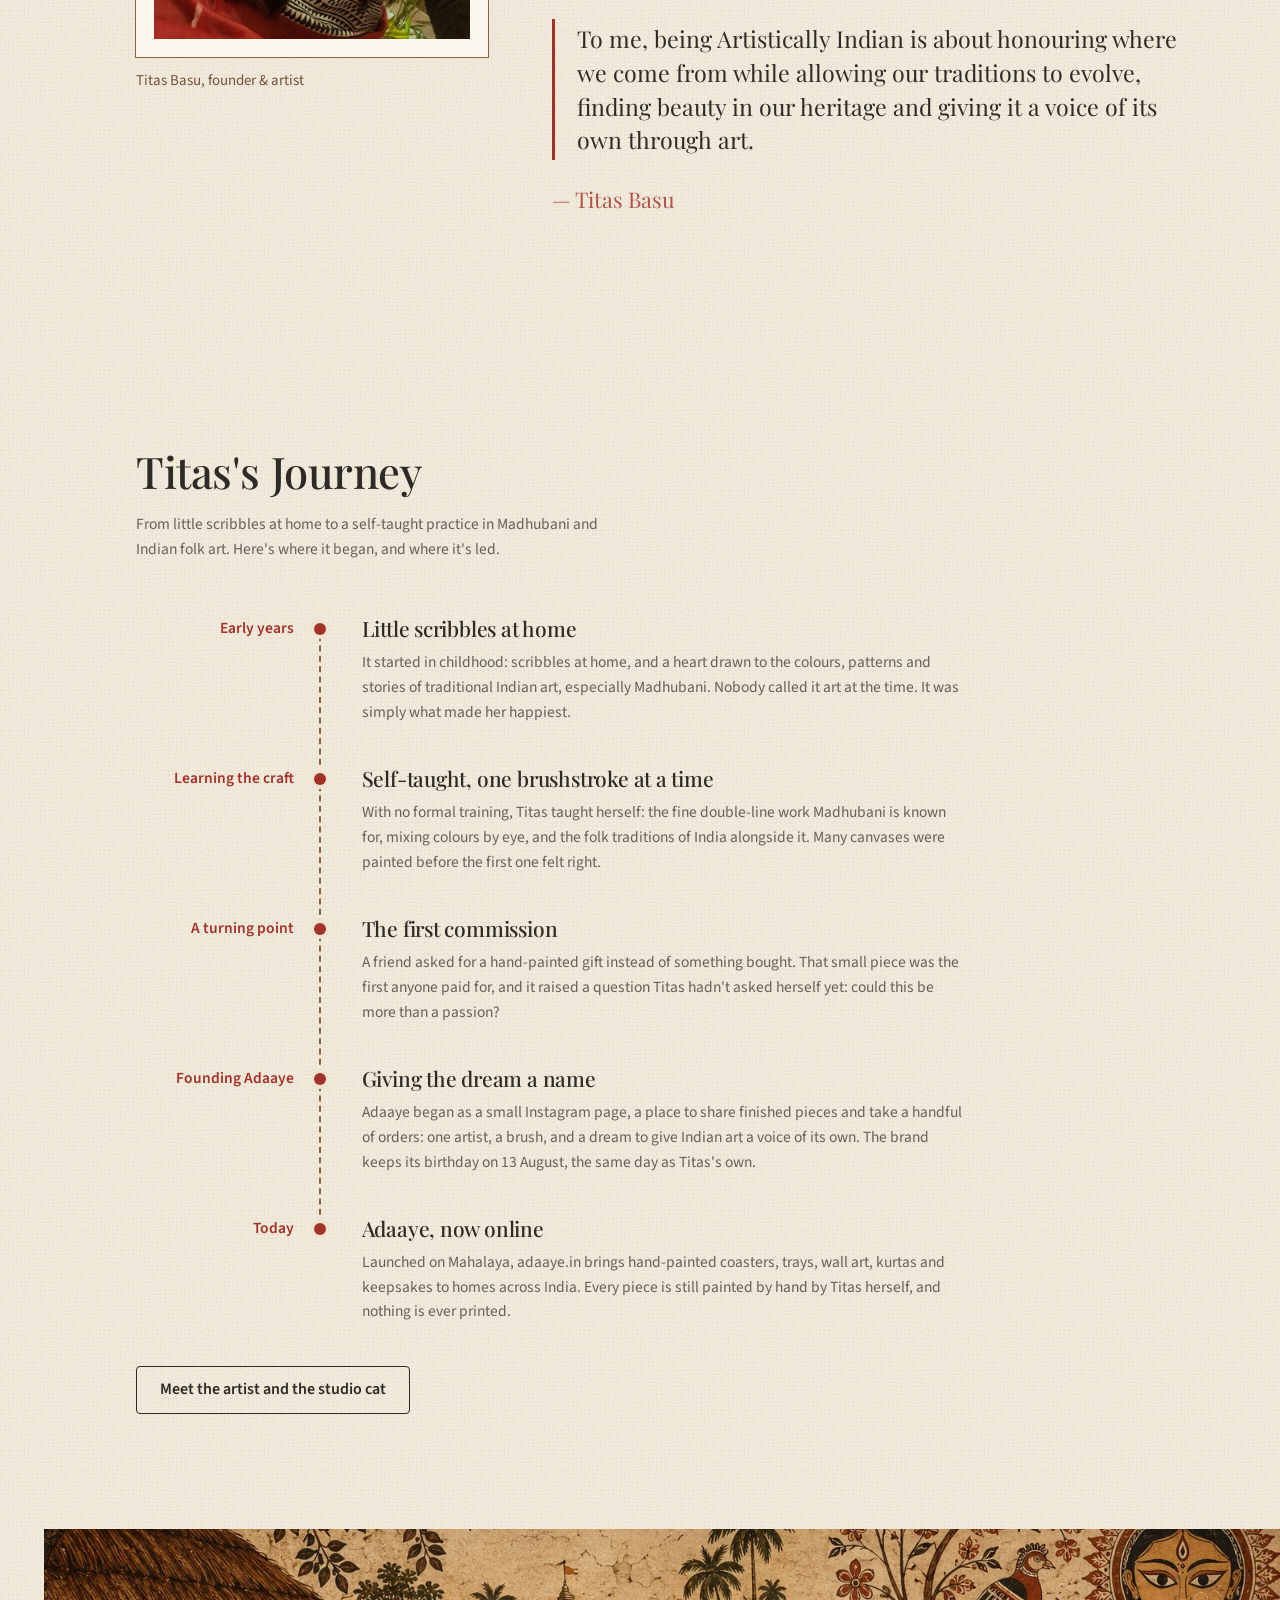
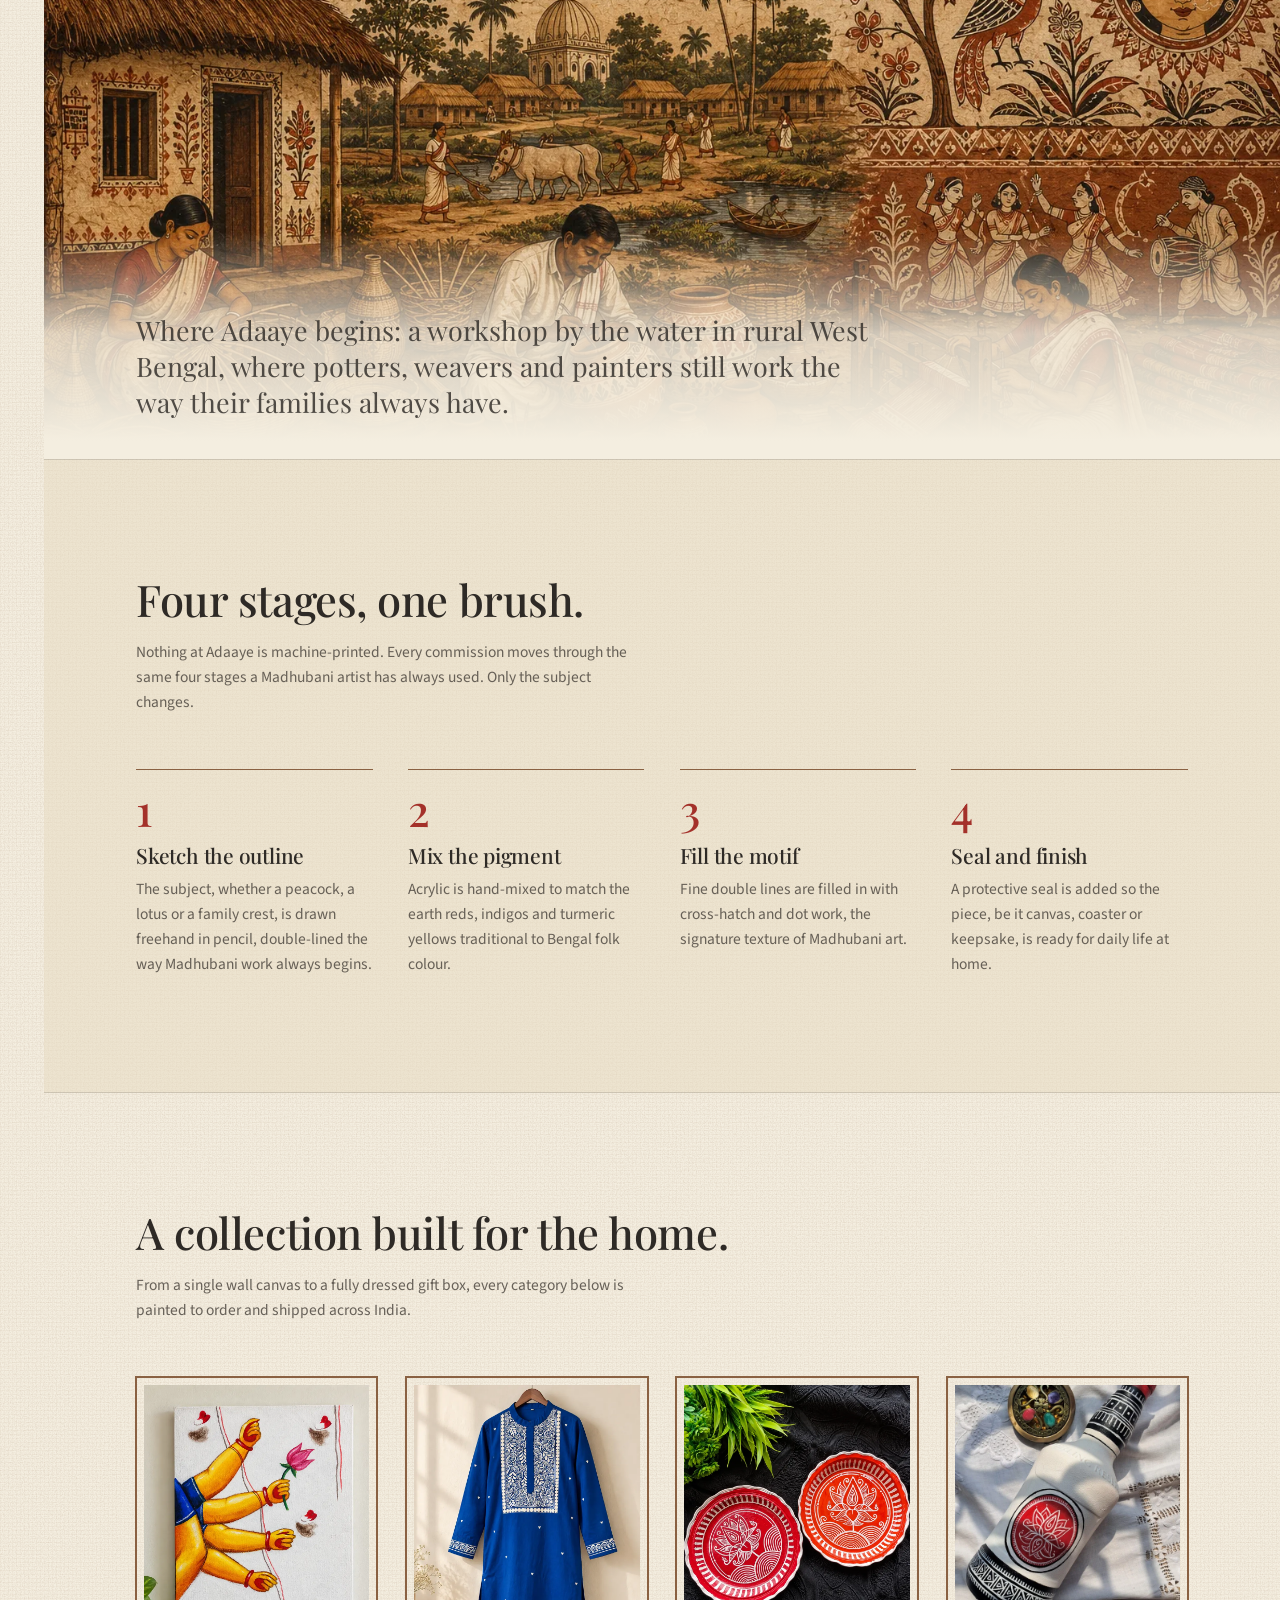
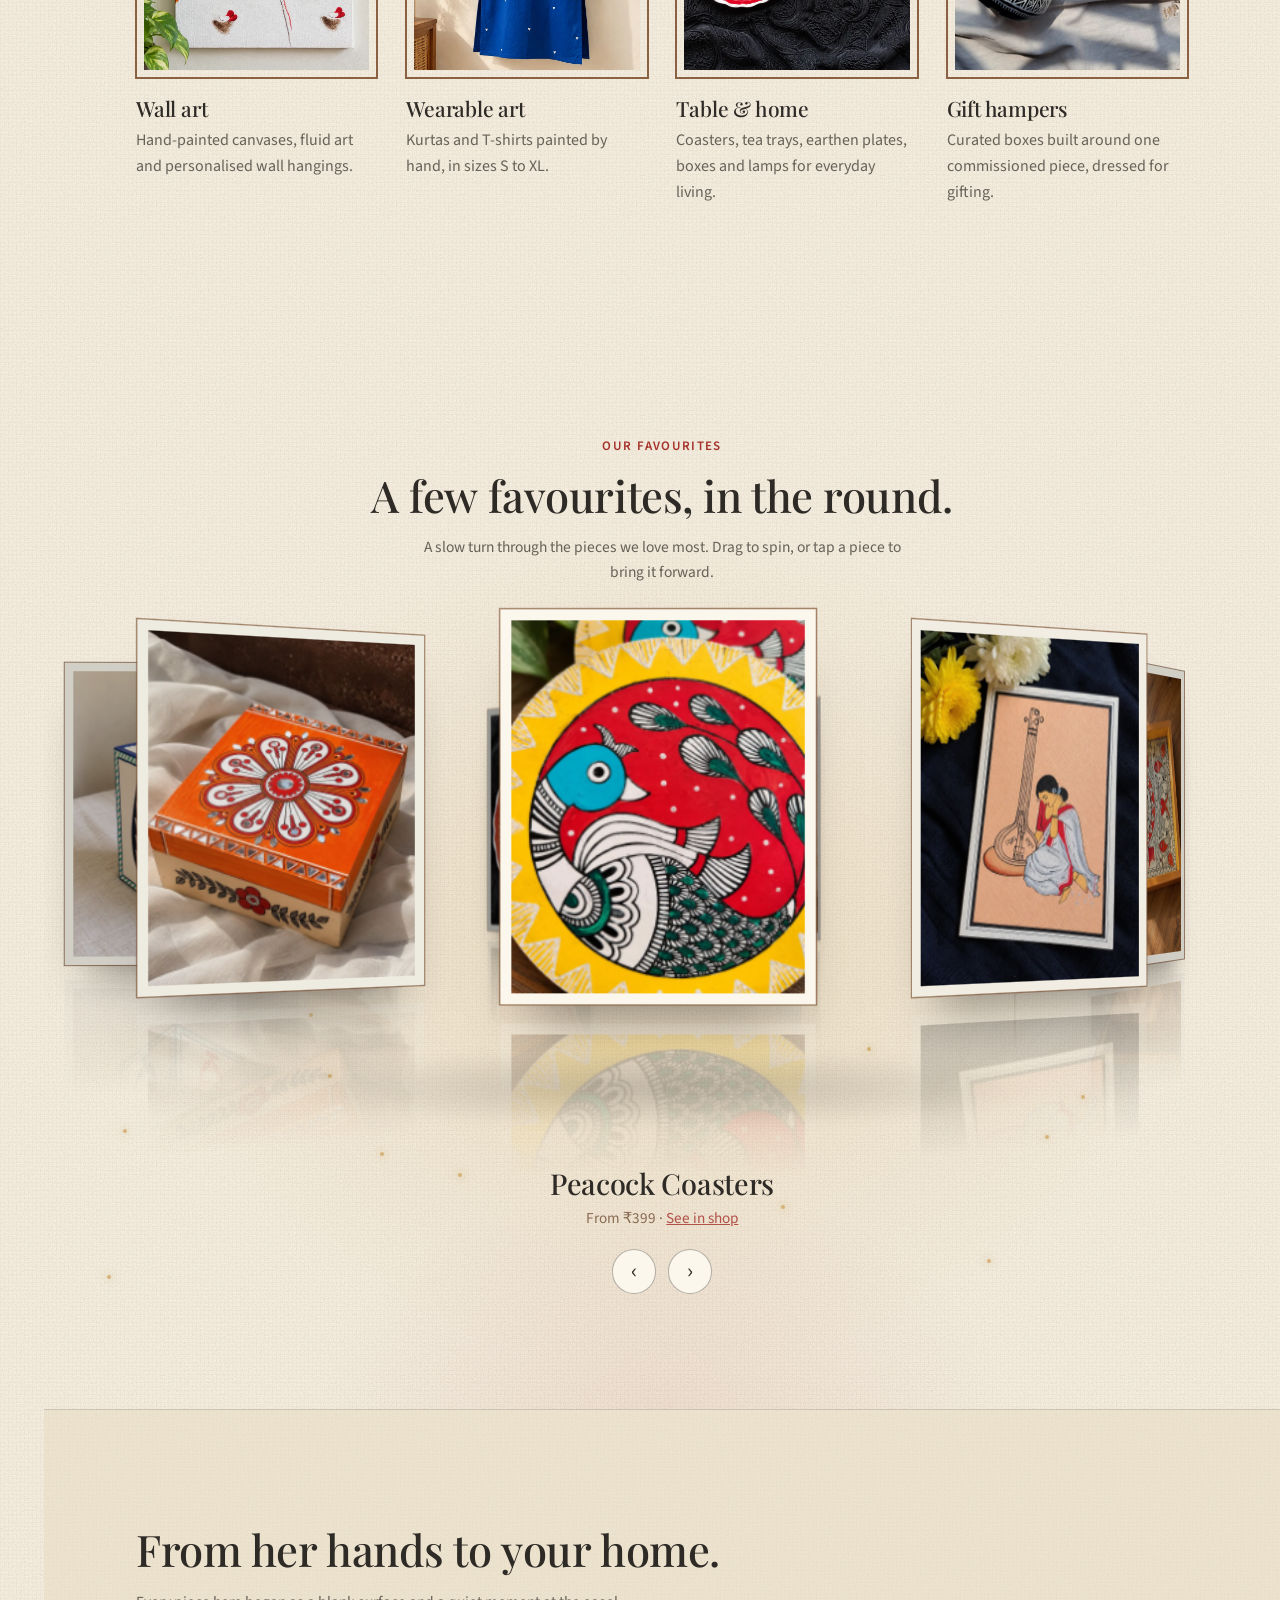
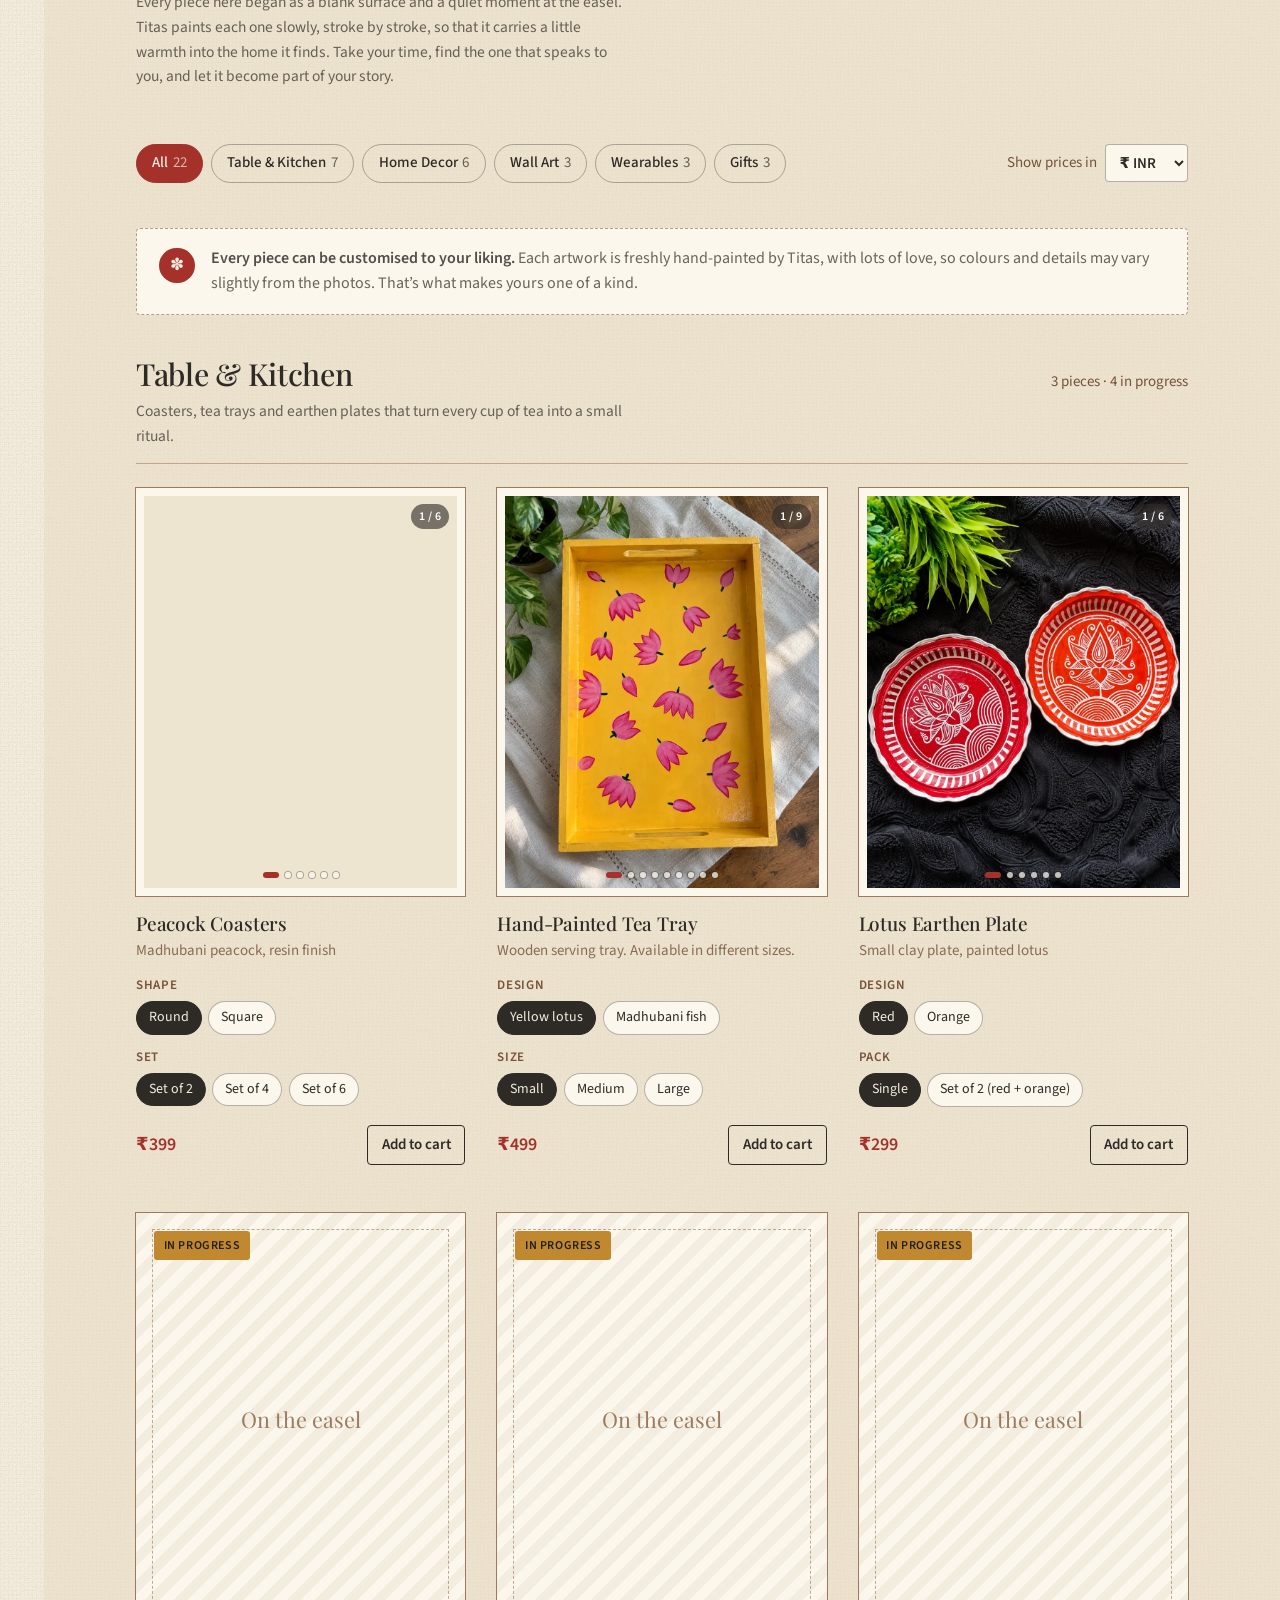
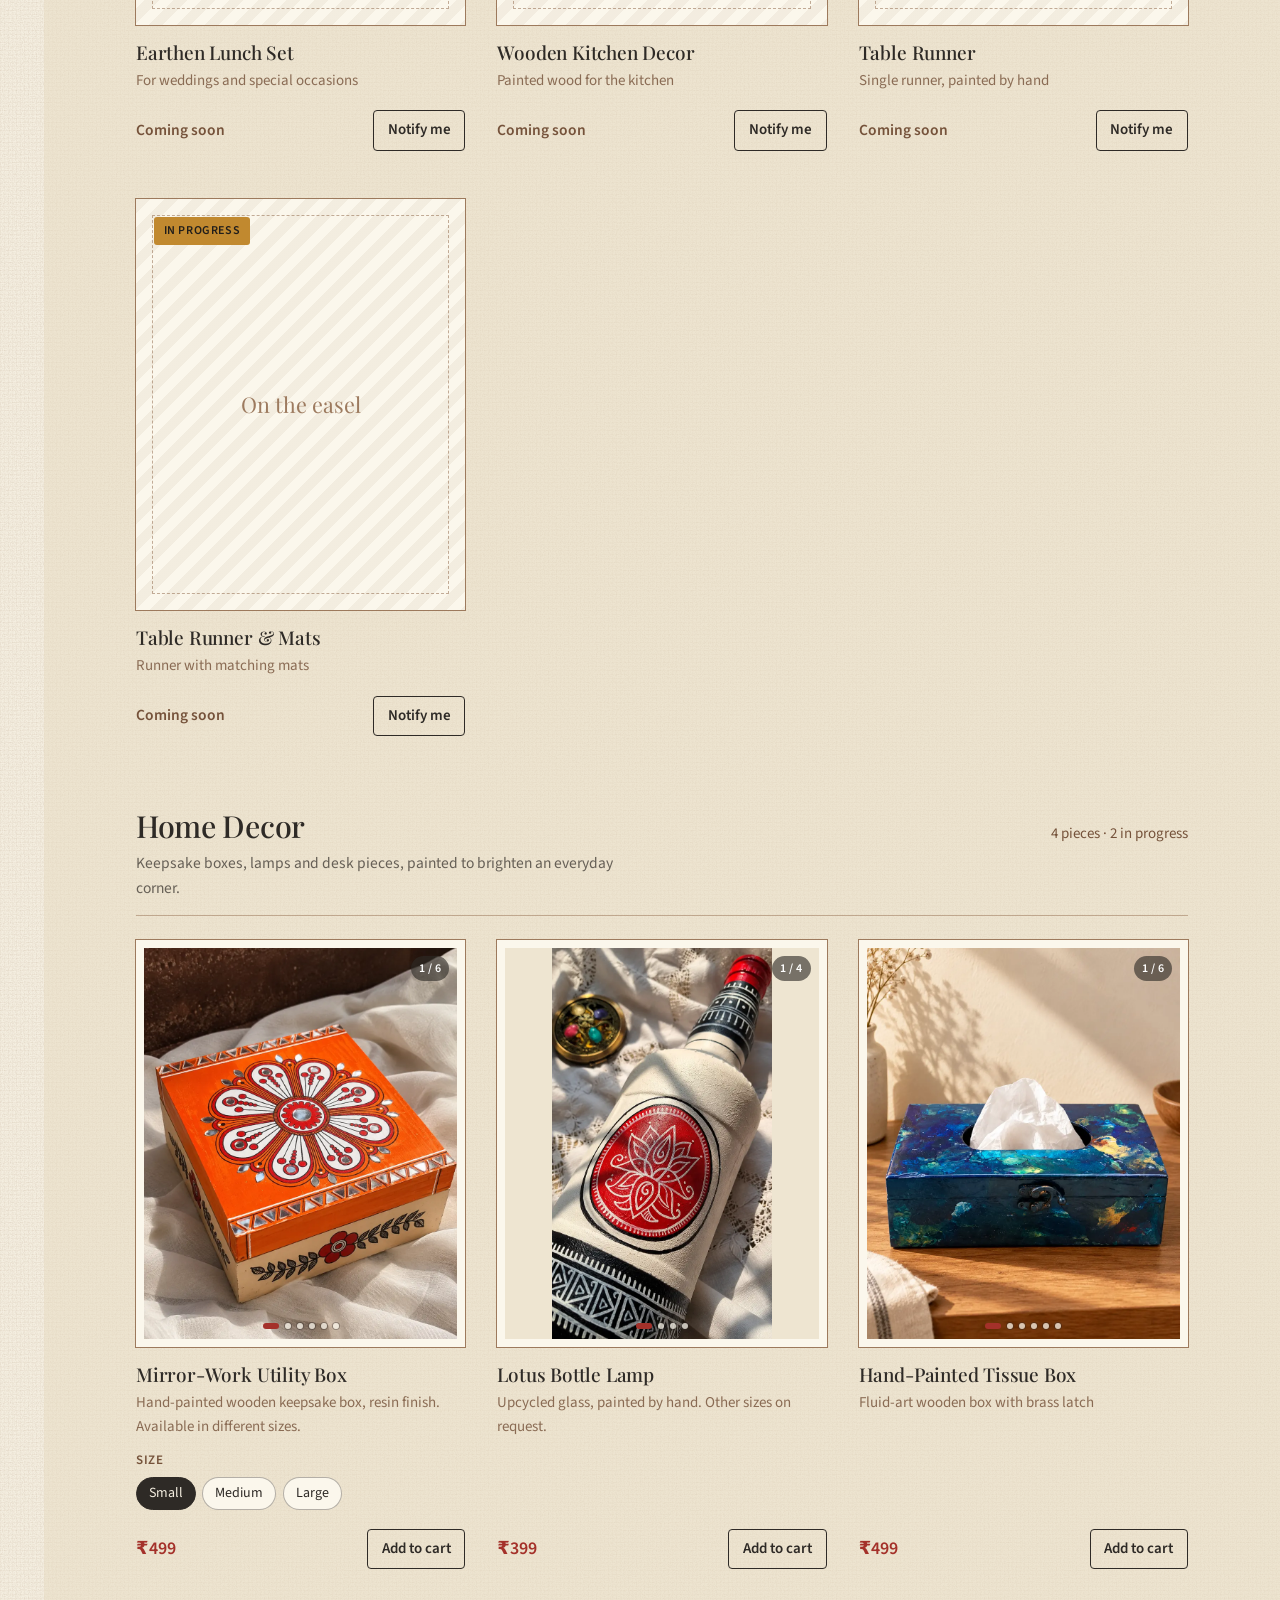
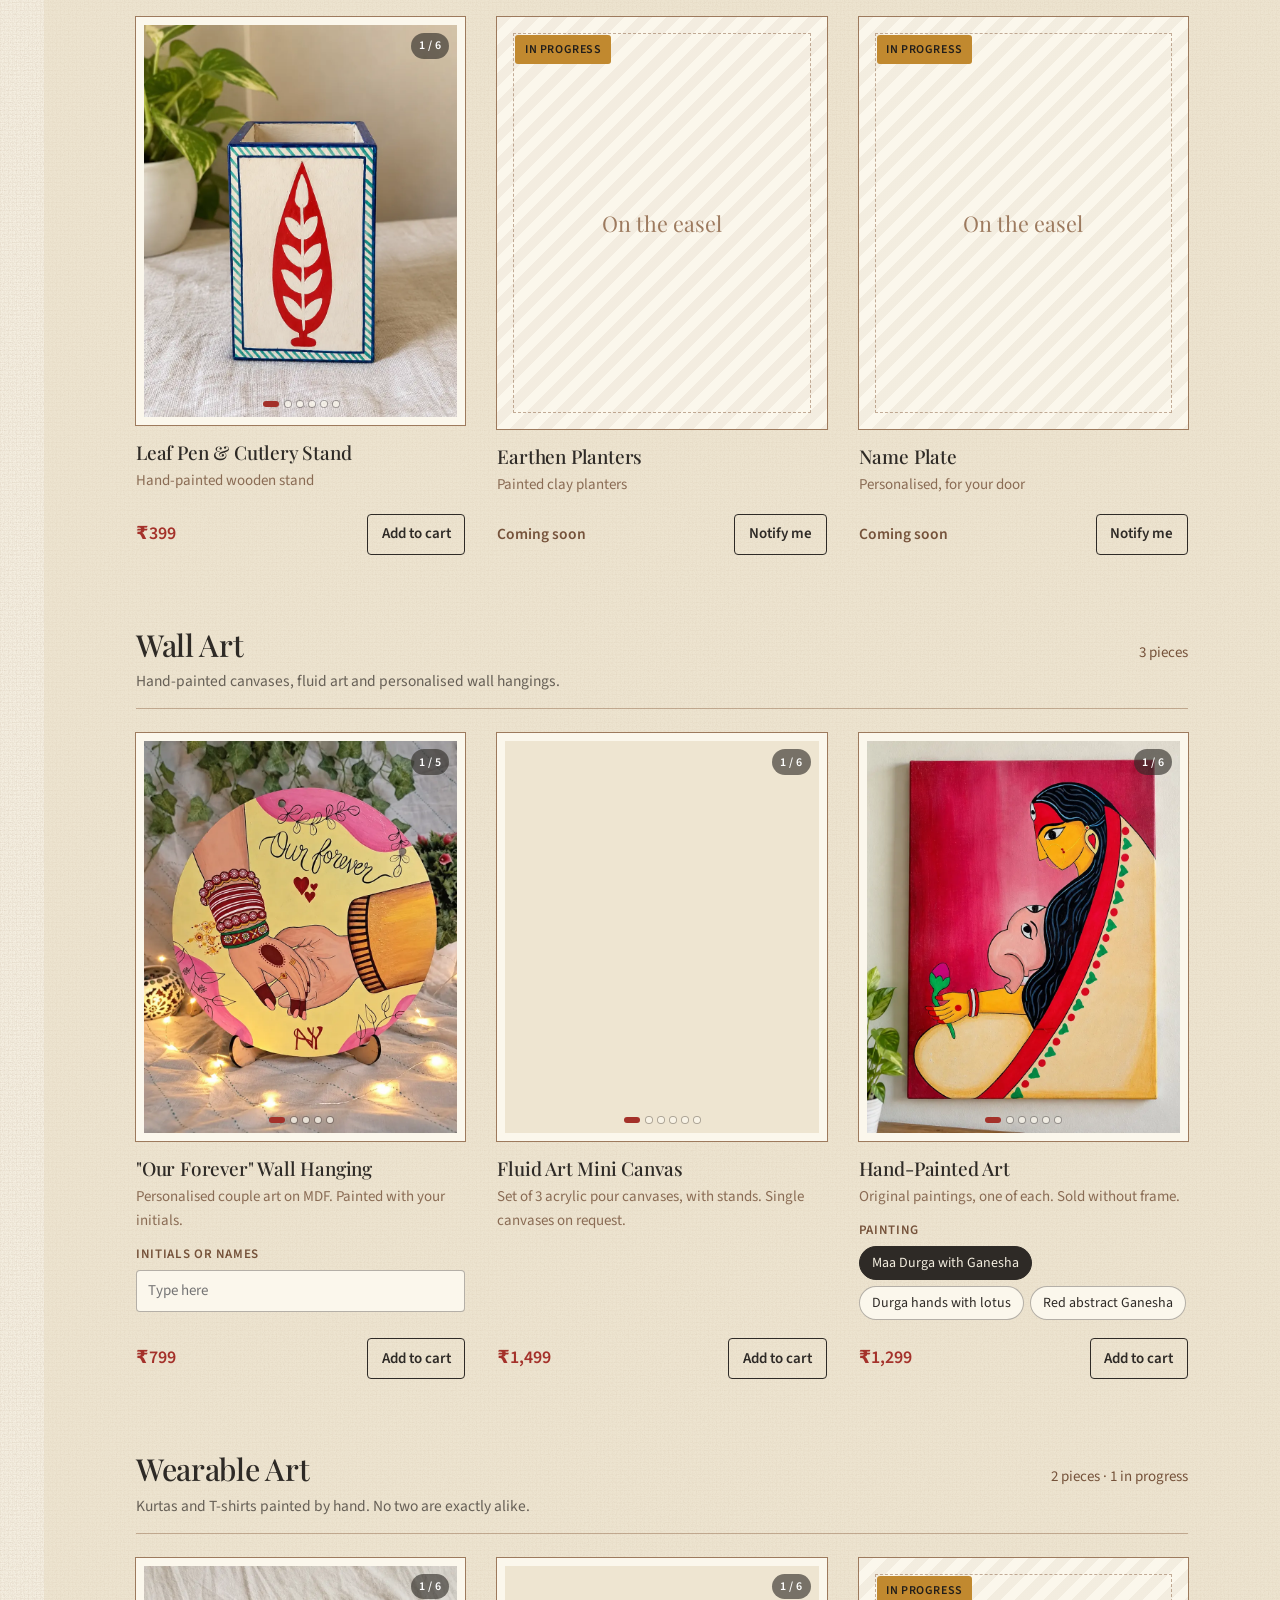
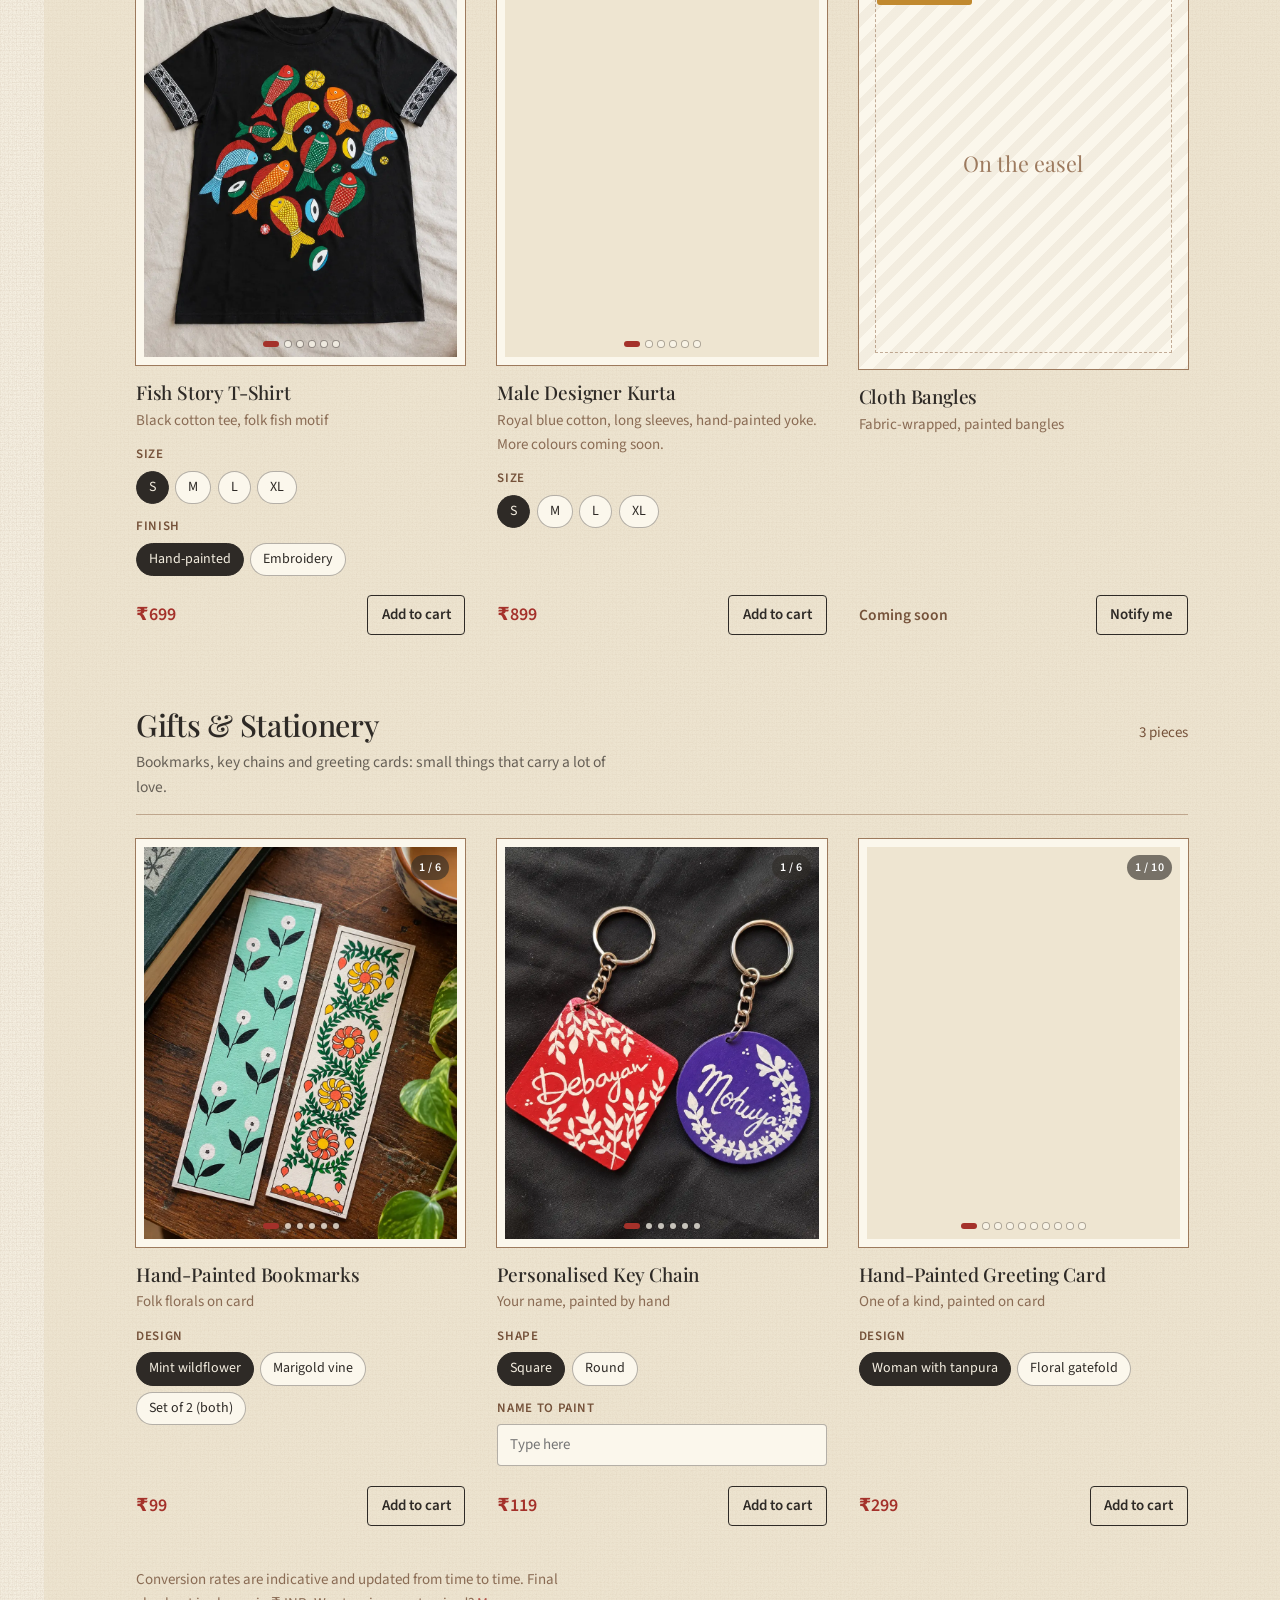
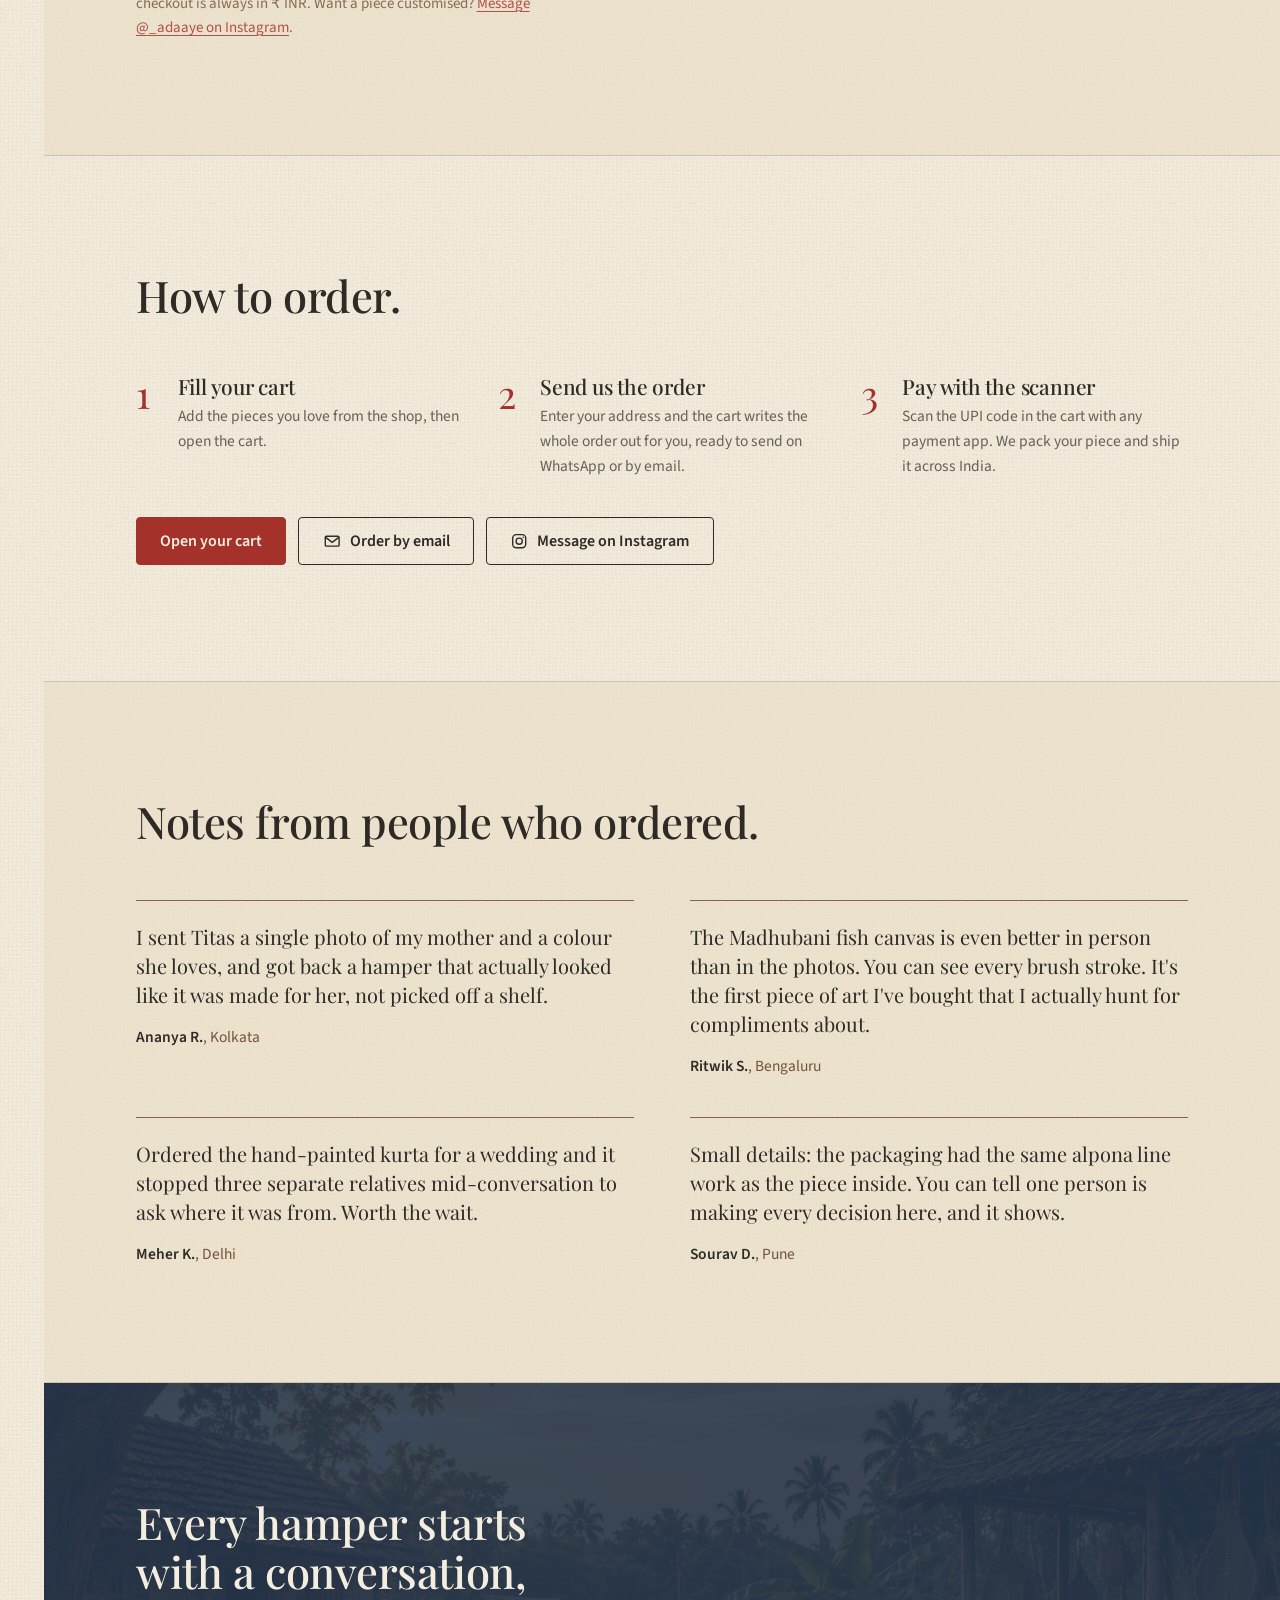
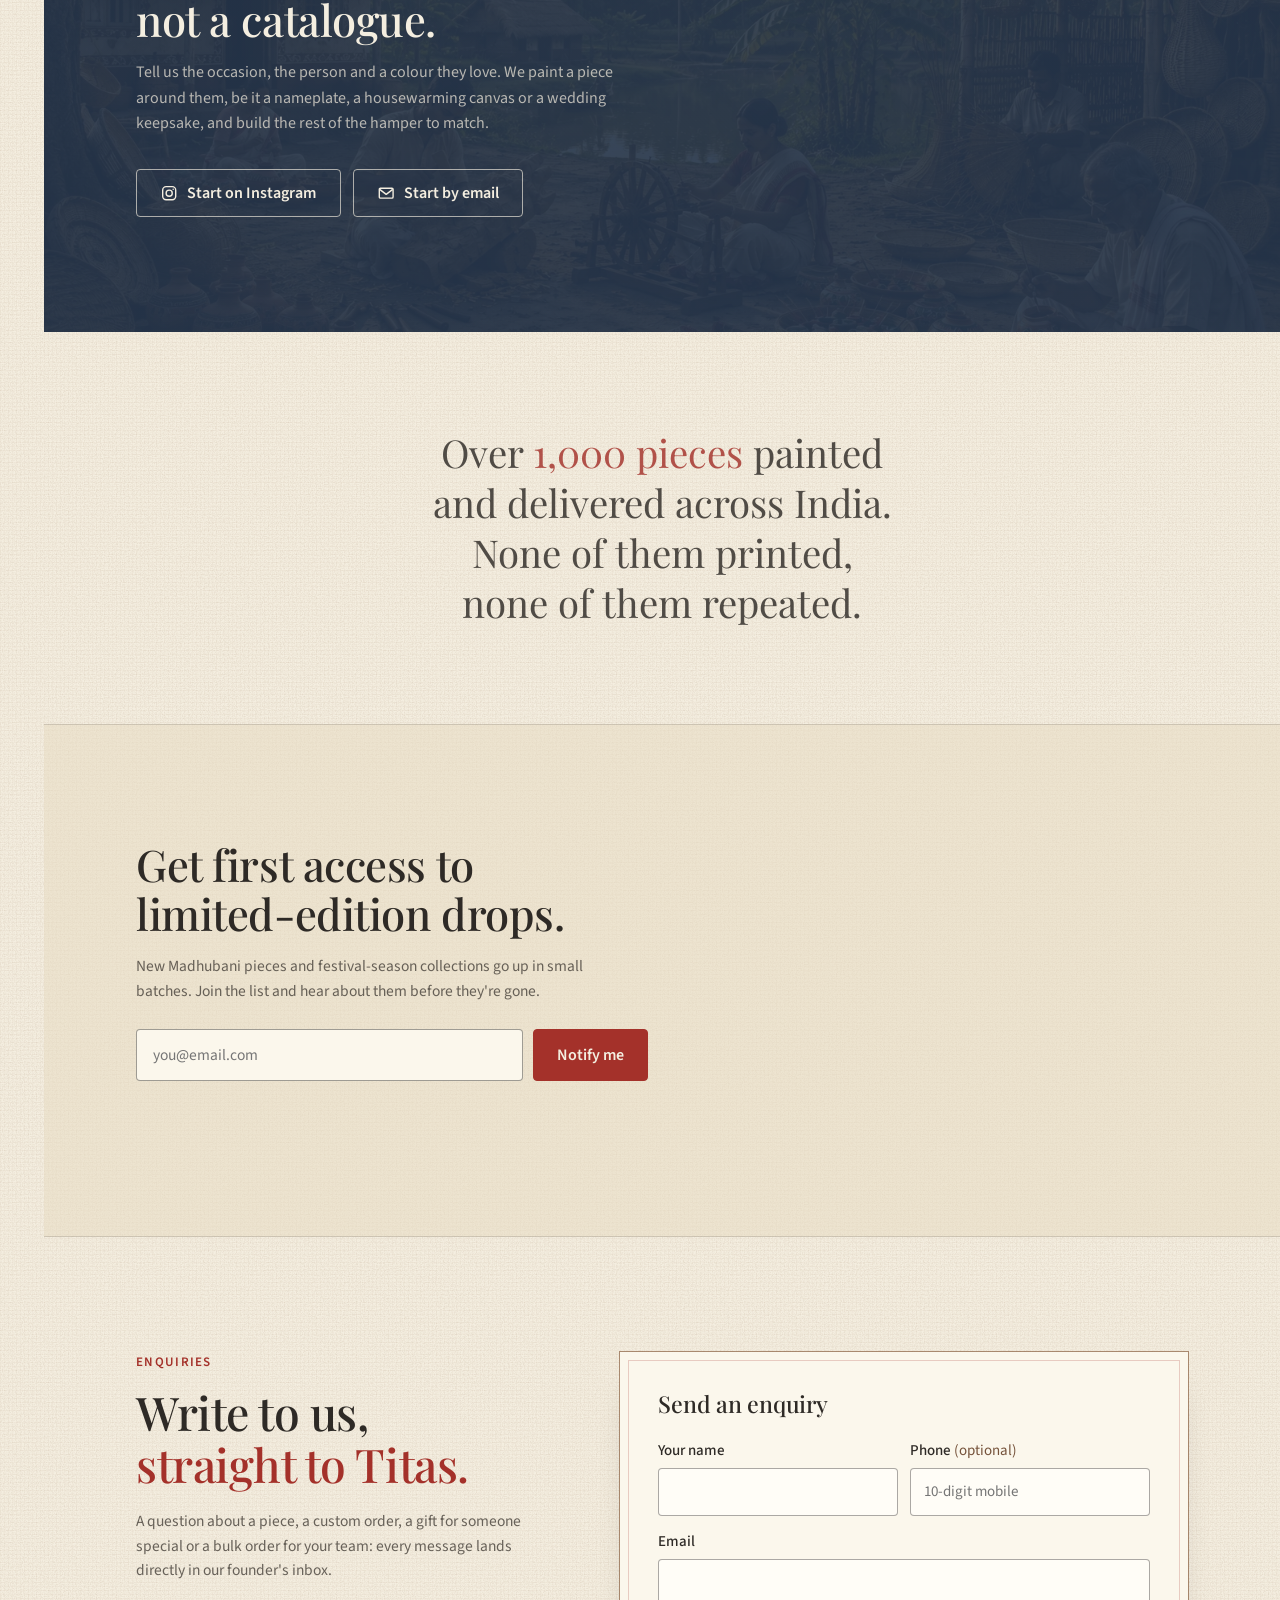
==== commit 41c5fdc6: "Add files via upload" ====
--- a/index.html
+++ b/index.html
@@ -110,7 +110,7 @@
 <section class="panel" id="journey">
   <div class="wrap">
     <div class="head">
-      <h2>Titas Journey</h2>
+      <h2>Titas's Journey</h2>
       <p>From little scribbles at home to a self-taught practice in Madhubani and Indian folk art. Here's where it began, and where it's led.</p>
     </div>
     <ol class="timeline">
--- a/assets/css/styles.css
+++ b/assets/css/styles.css
@@ -580,5 +580,5 @@
 .arch img{ display:block; width:100%; height:auto; aspect-ratio:893/1072; object-fit:cover; border-radius:50% 50% 2px 2px / 25% 25% 2px 2px; }
 @media (prefers-reduced-motion:reduce){ .arch{ animation:none; } }
 
-/* Journey: body text a touch softer */
-#journey .head p,#journey .timeline p{ opacity:.82; }
+/* Body text a touch softer, site-wide (headings, labels, buttons and errors stay full strength) */
+main p:not(.eyebrow):not(.form-error):not(.form-msg):not(.reveal-count):not(:has(.btn)){ opacity:.82; }
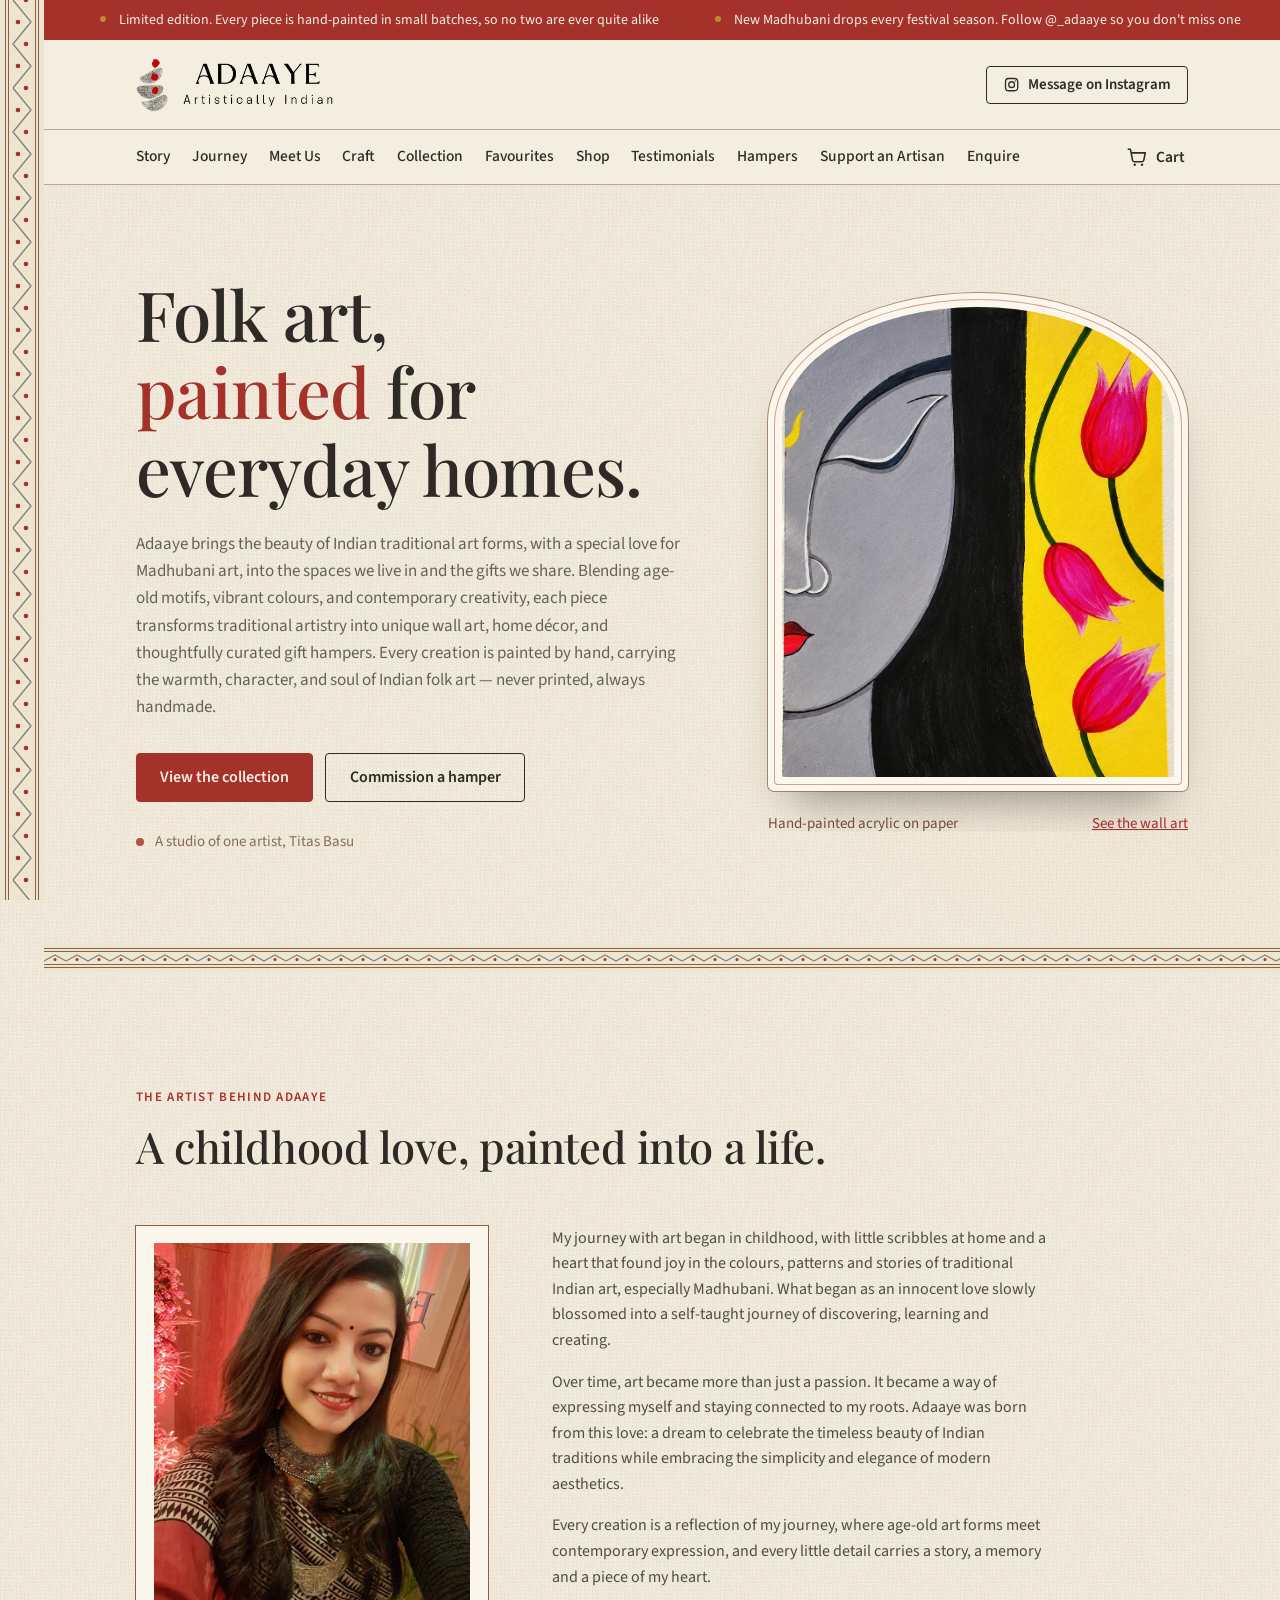
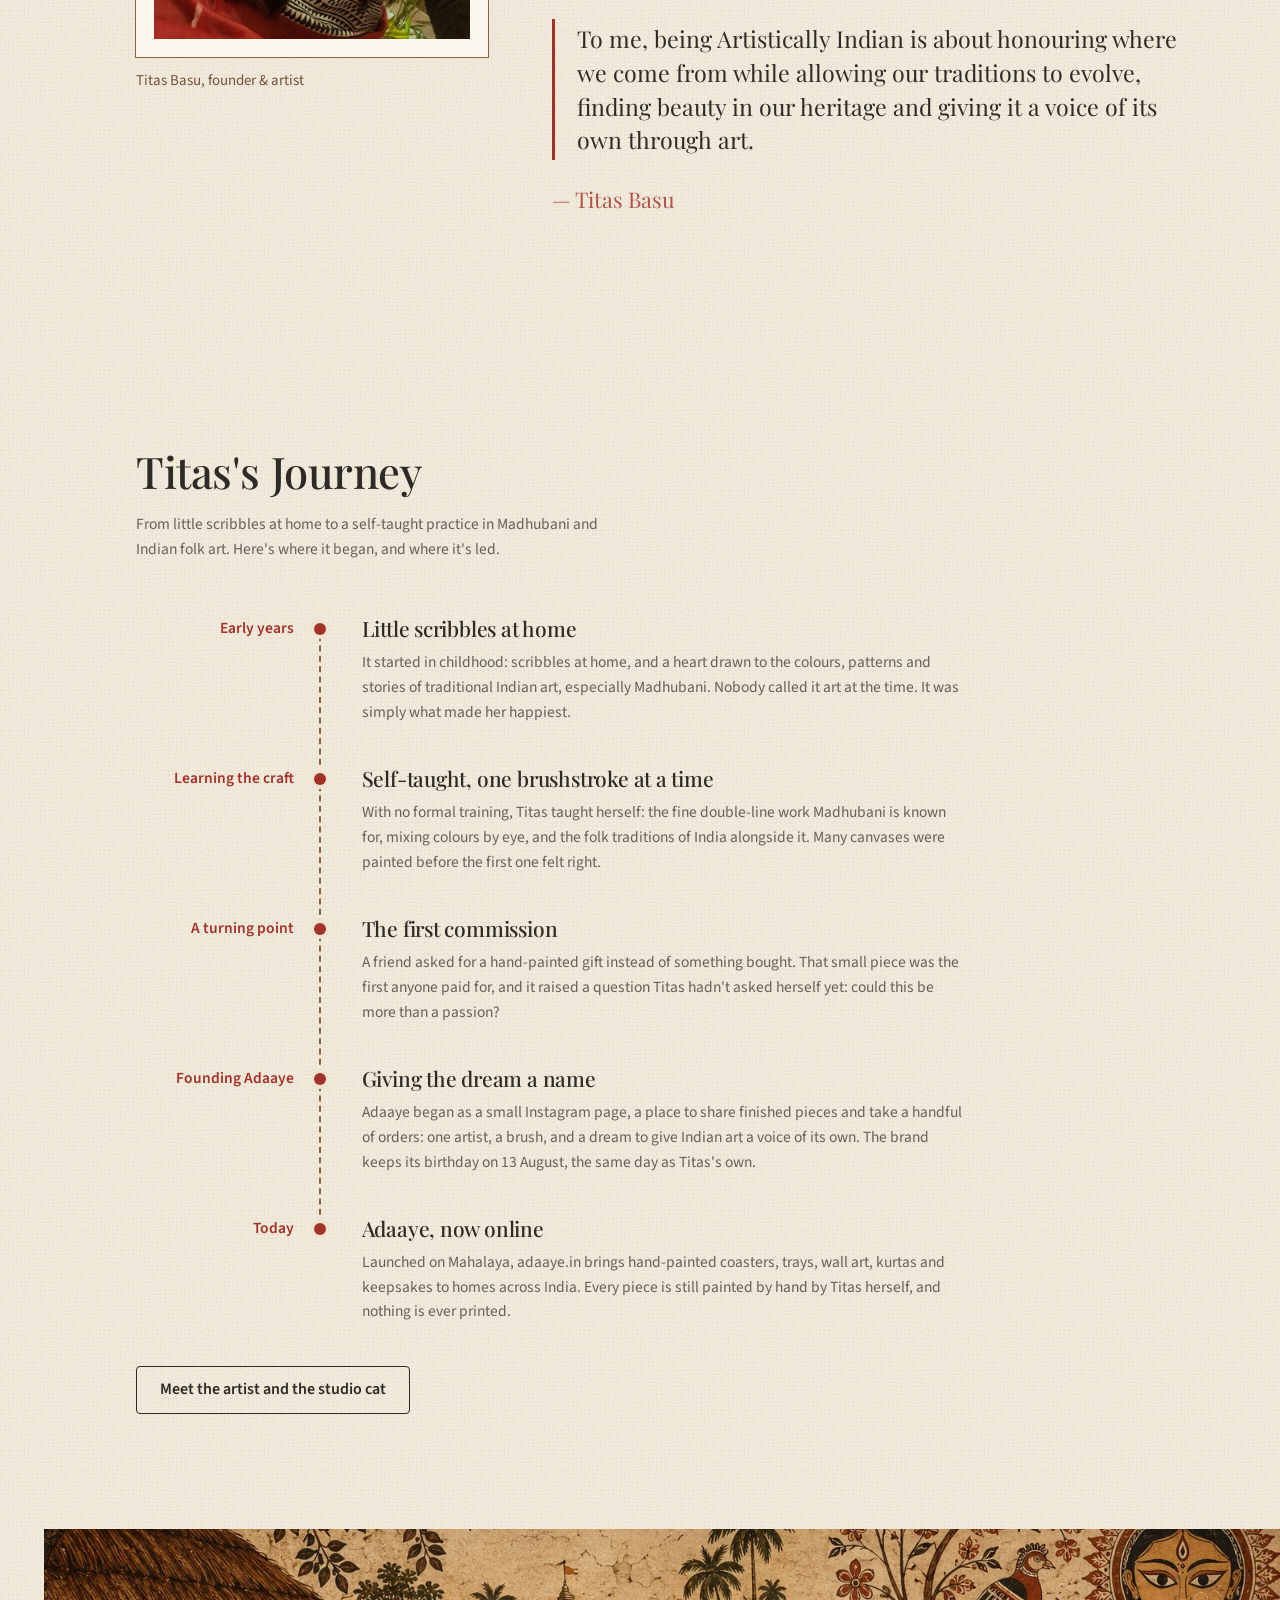
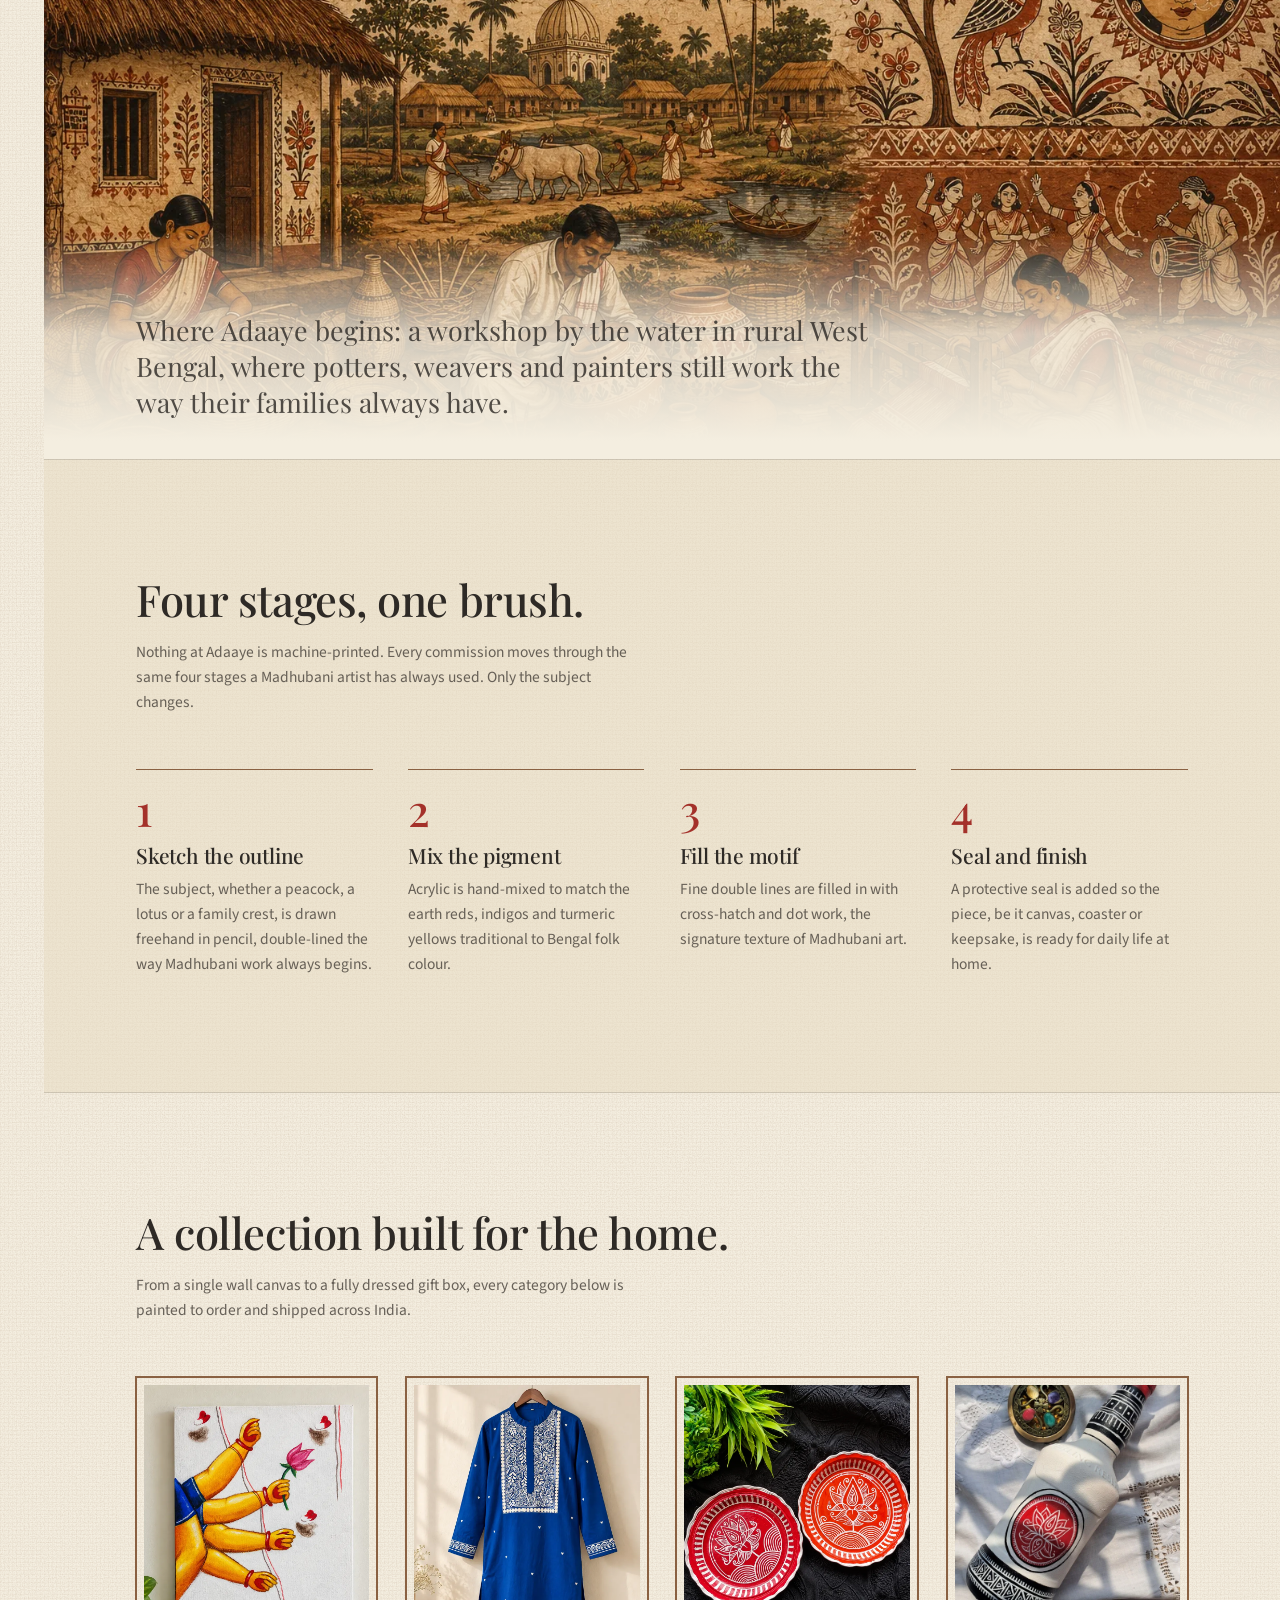
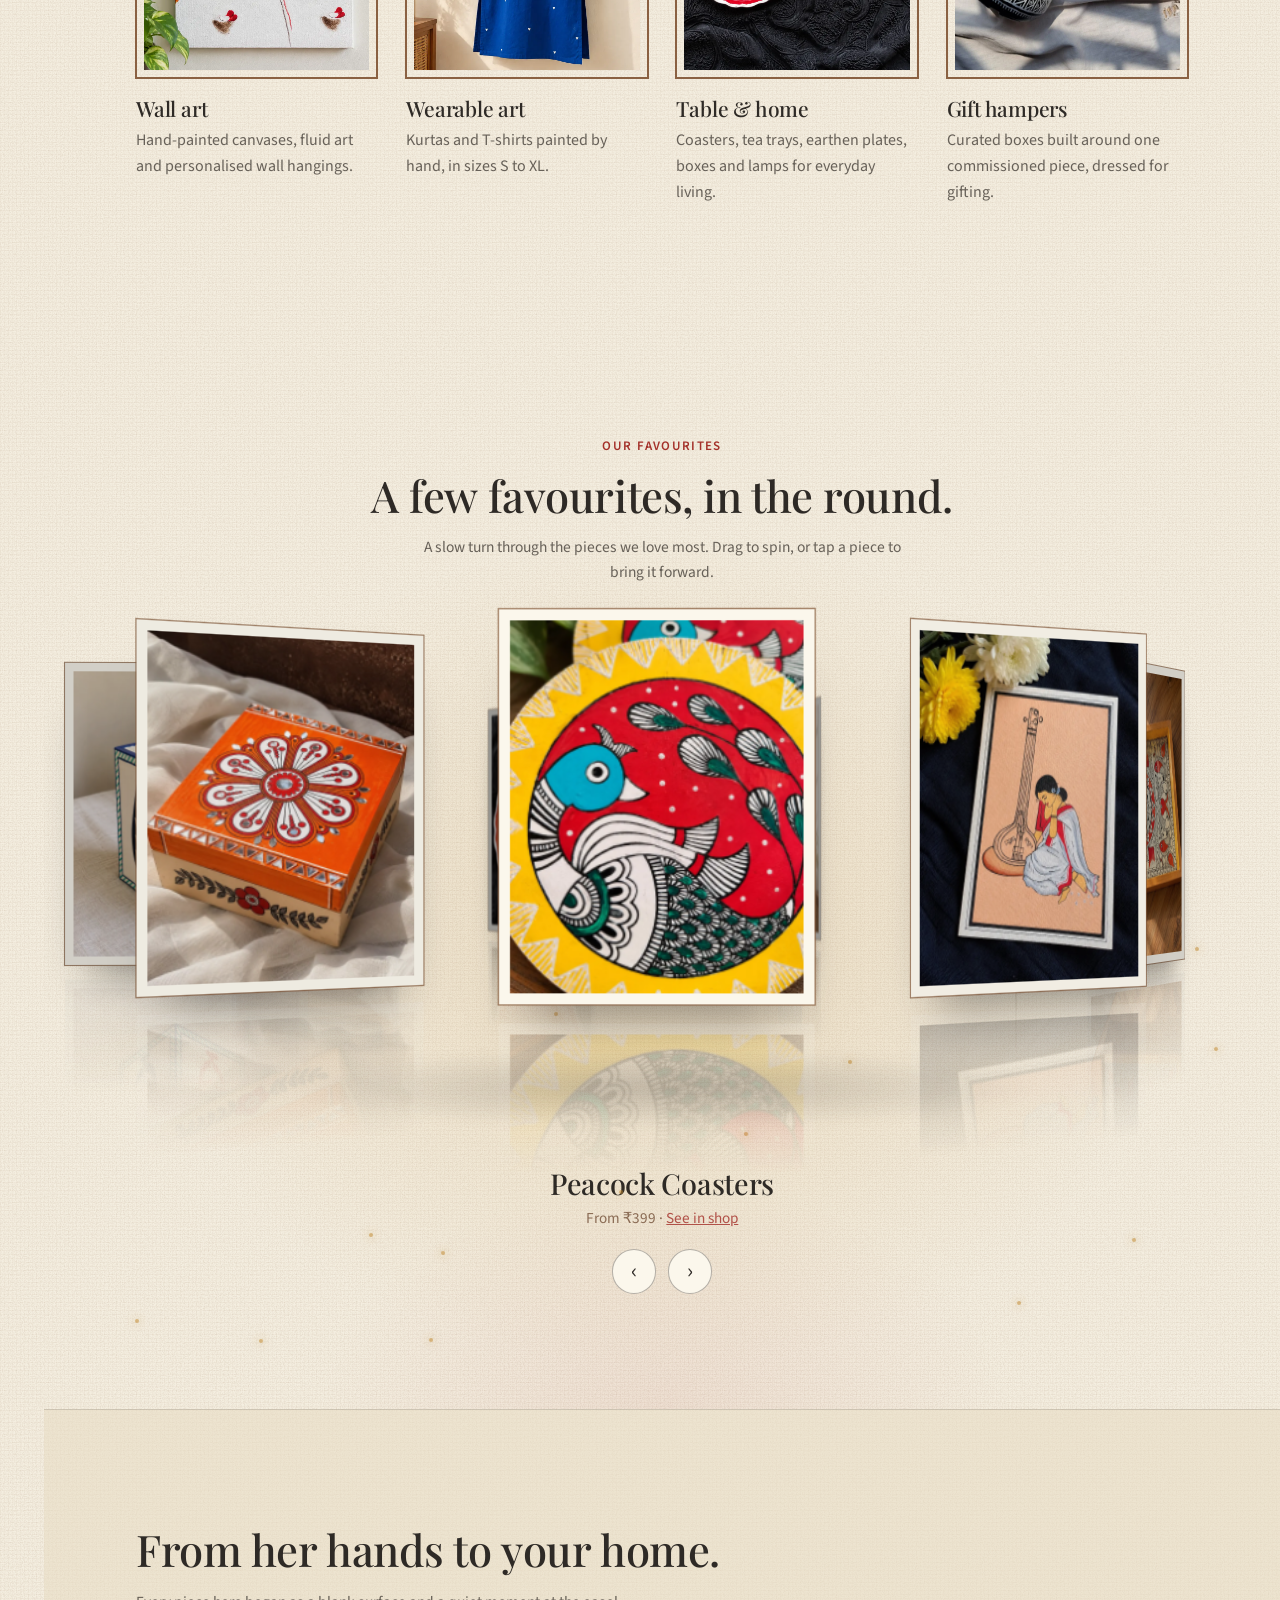
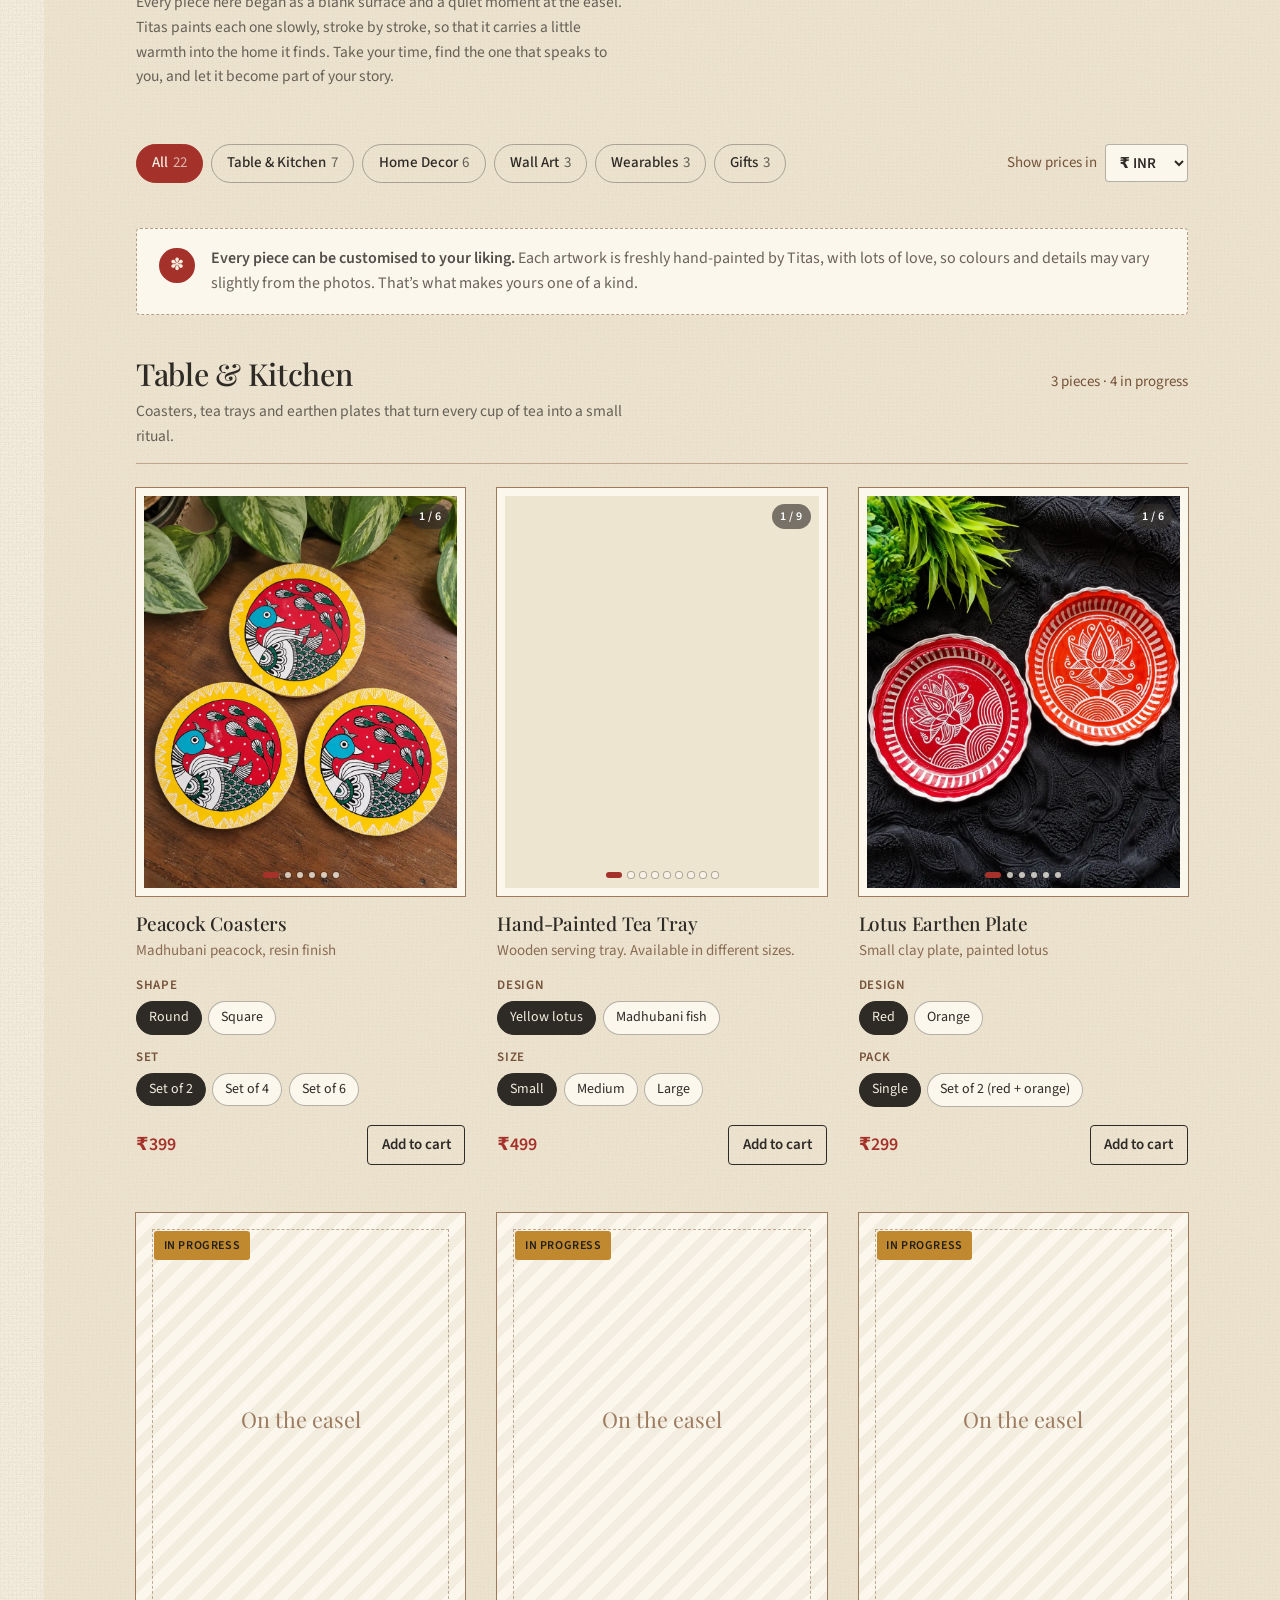
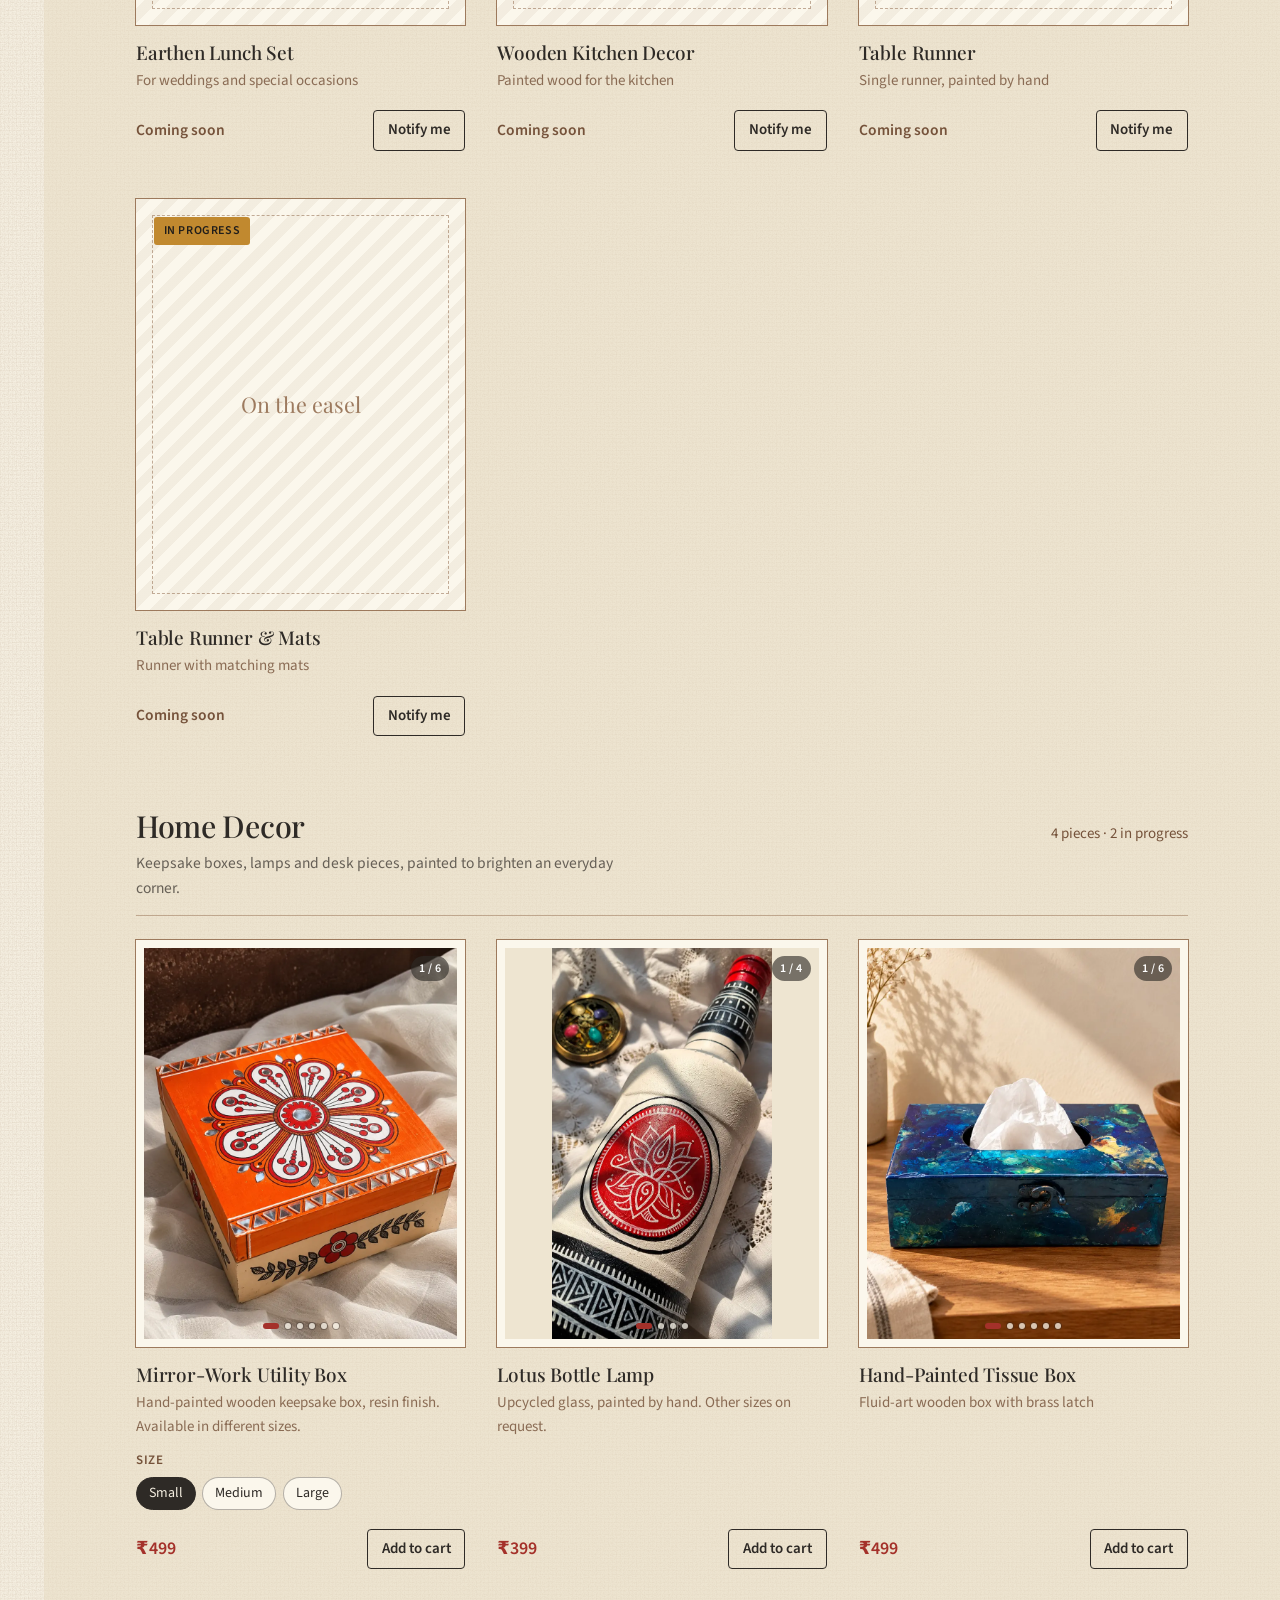
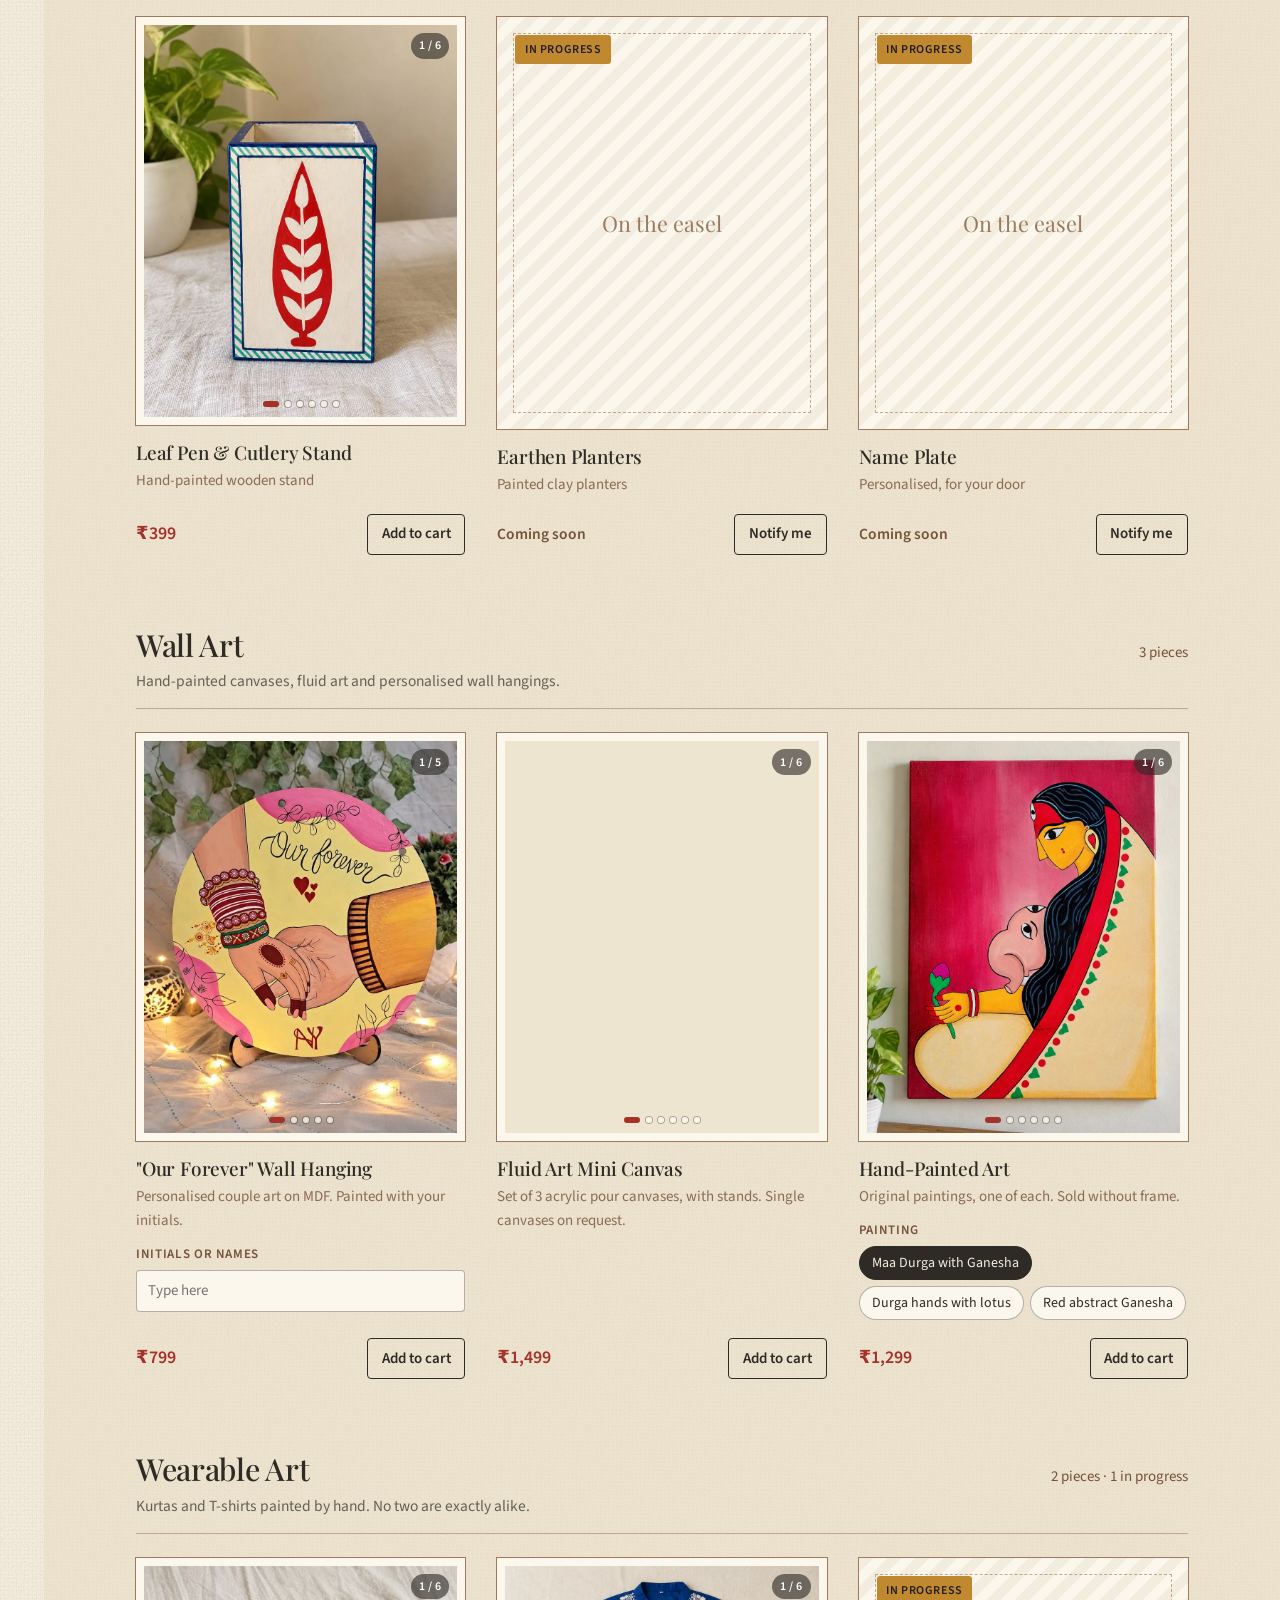
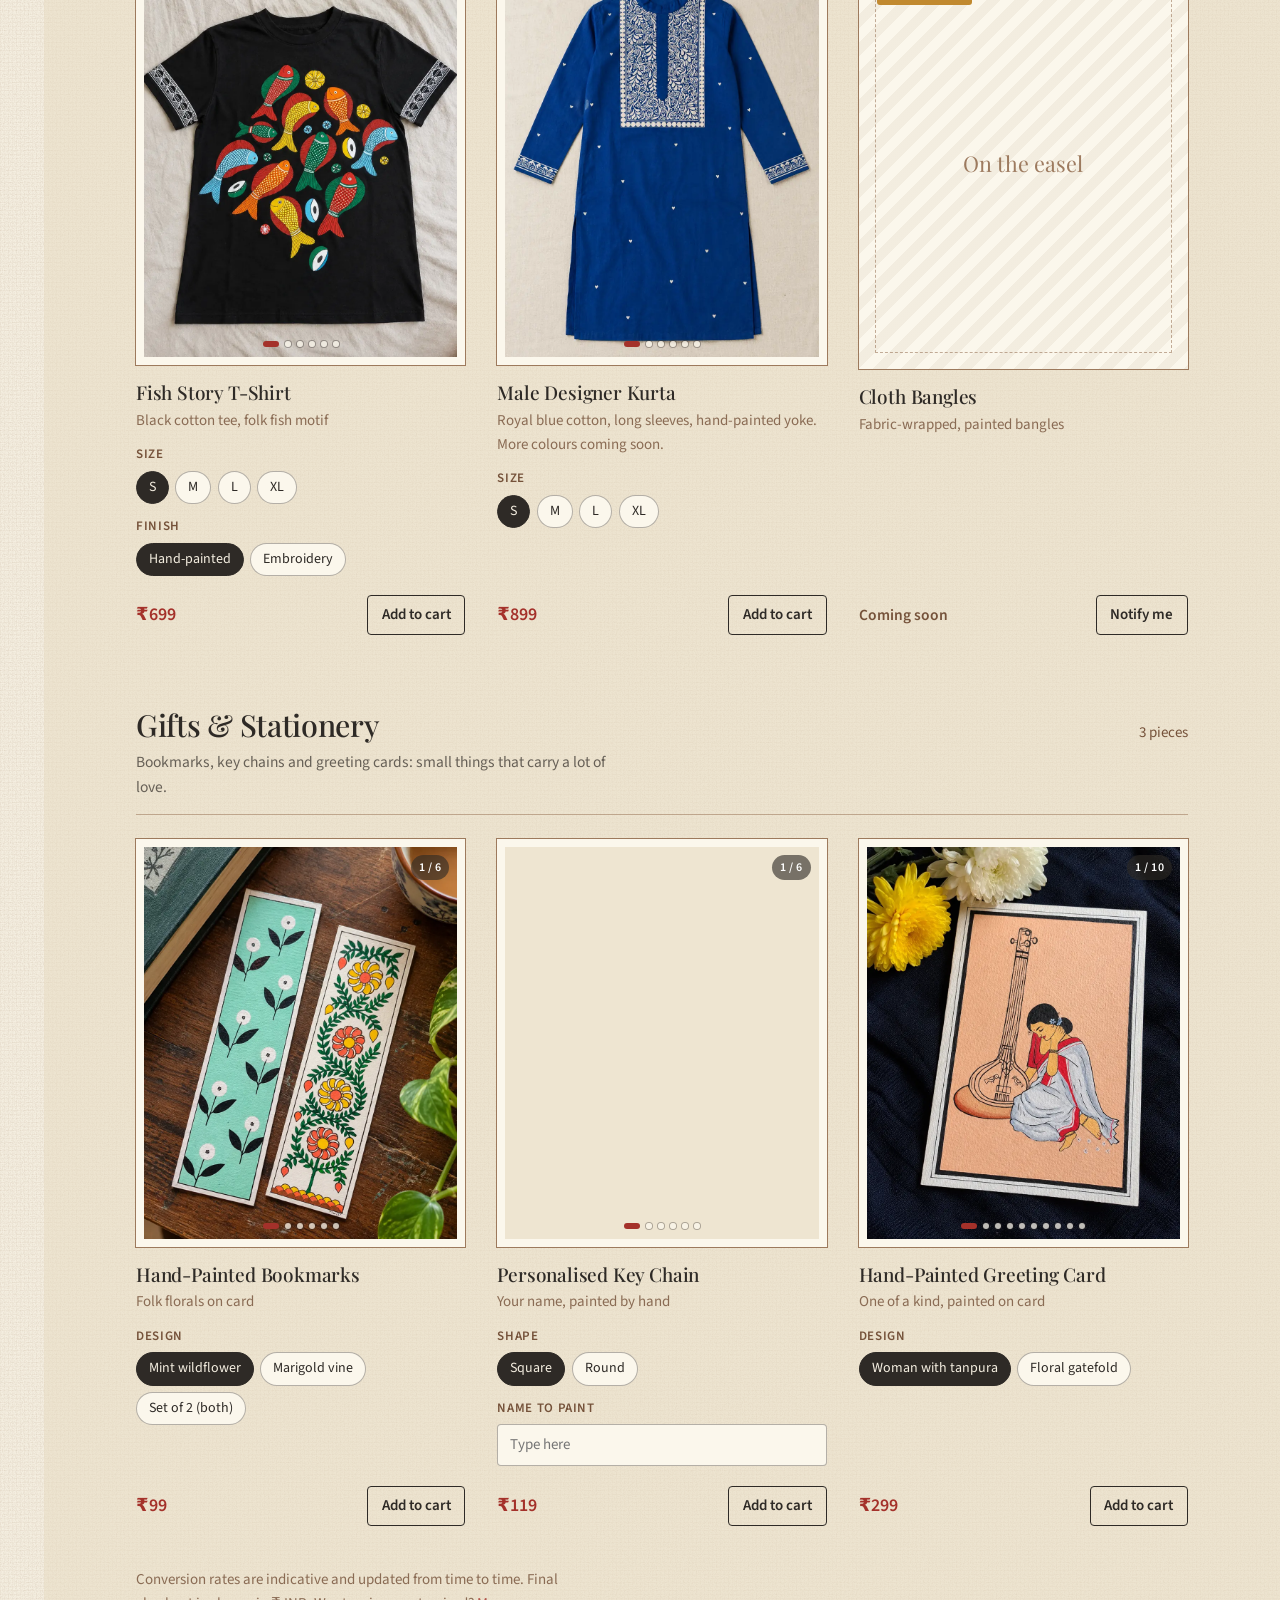
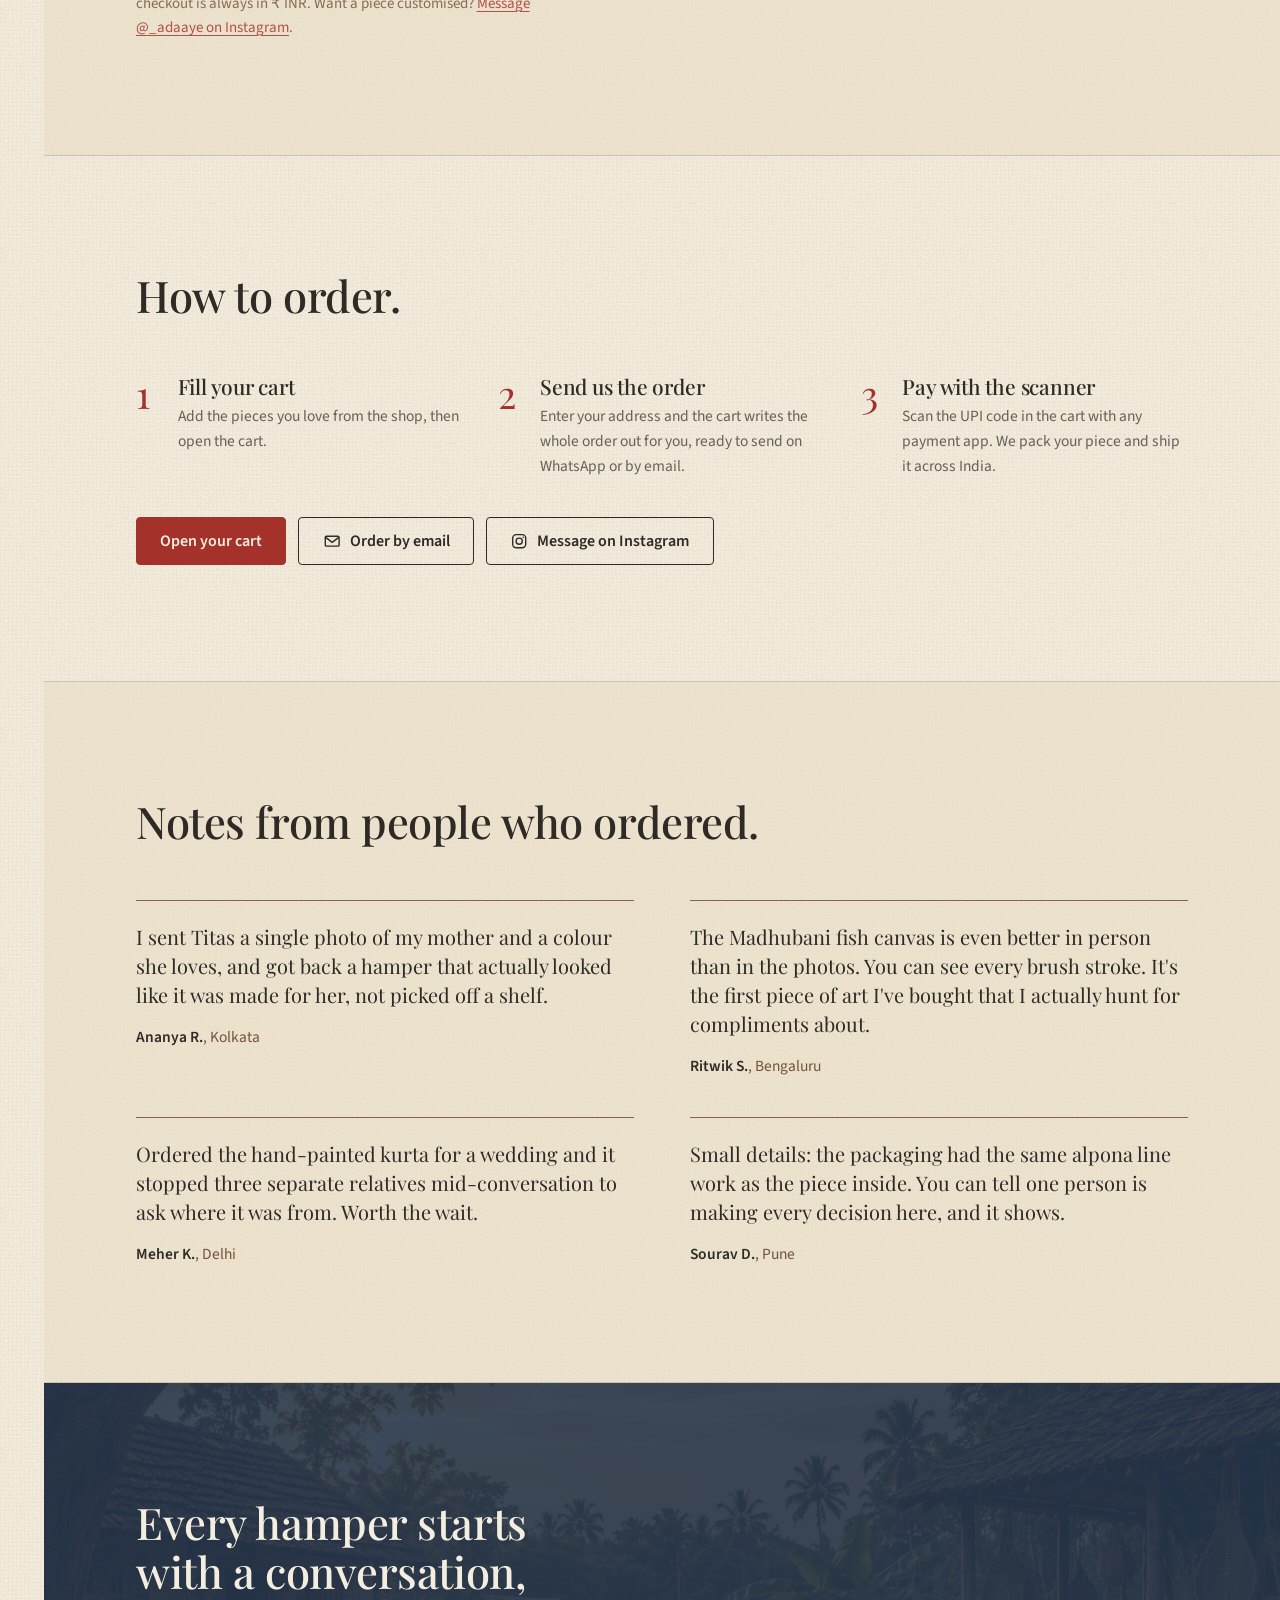
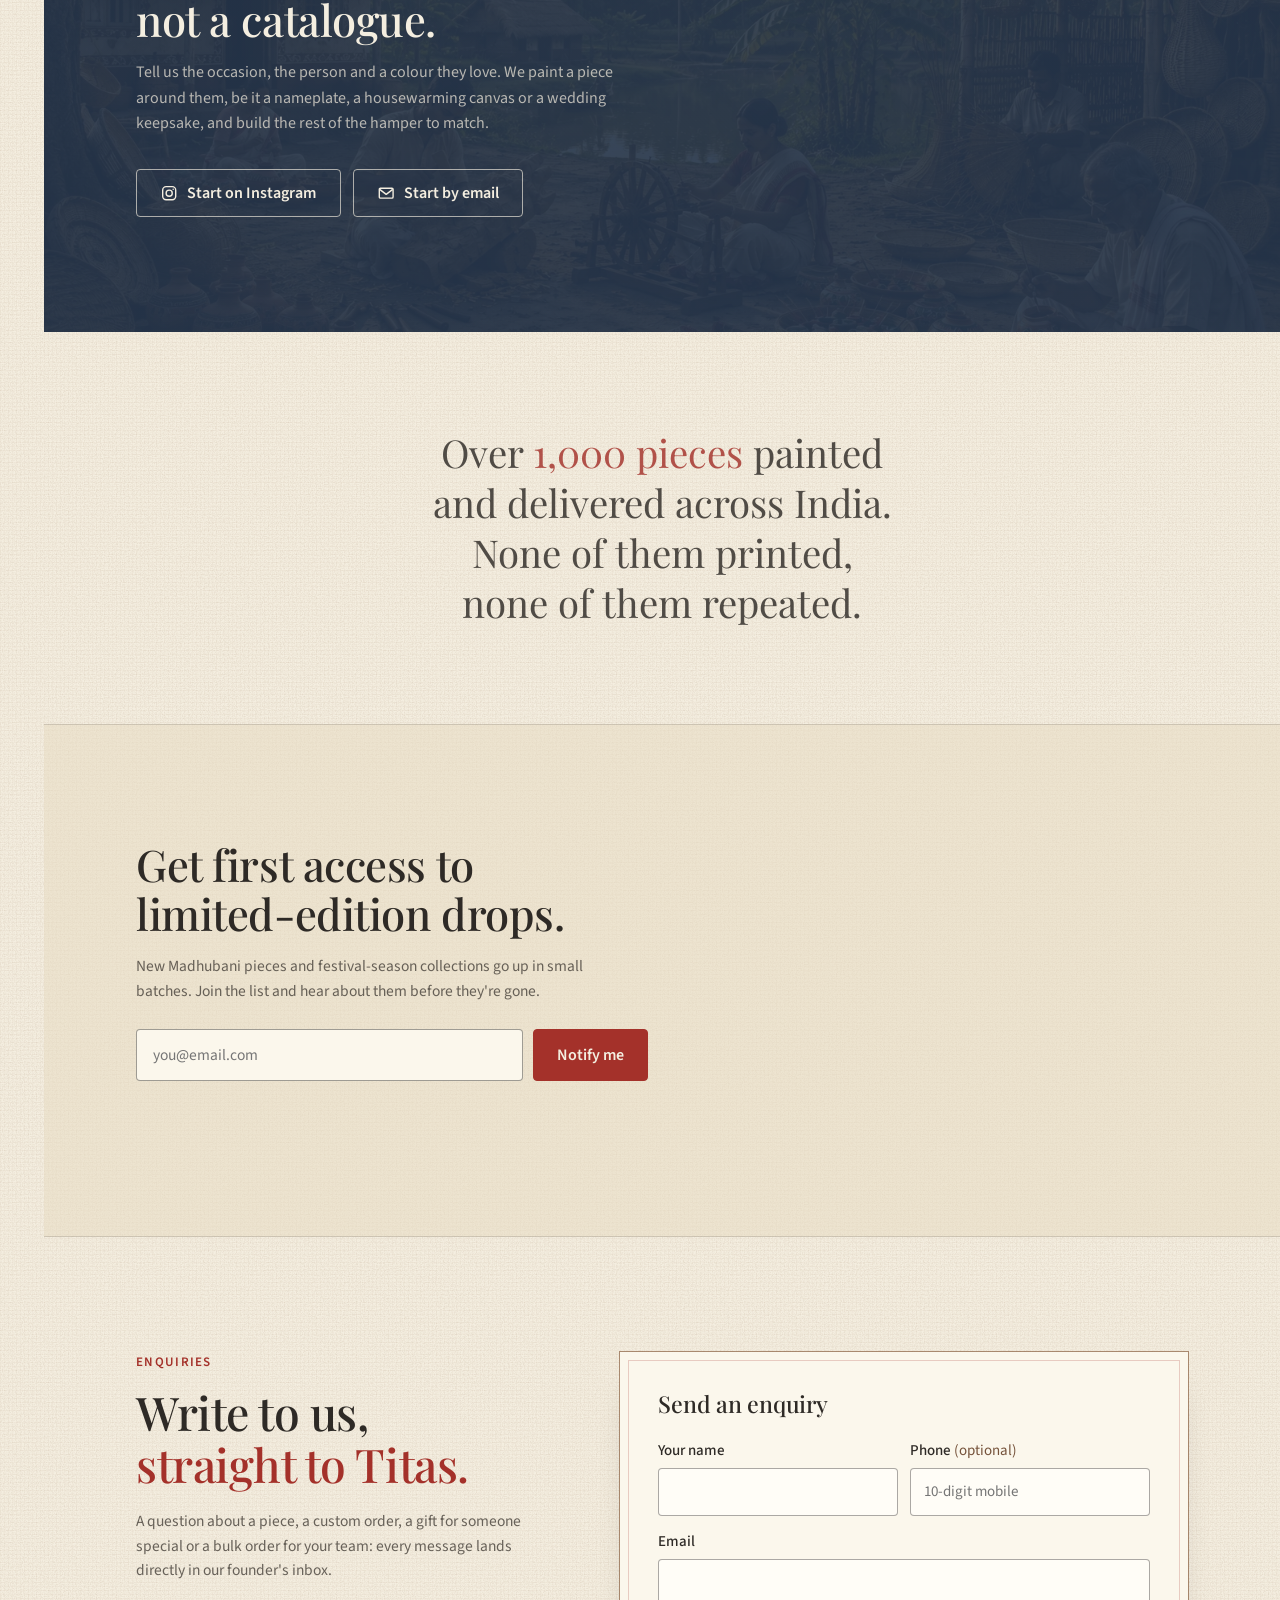
==== commit 28bd23f8: "Add files via upload" ====
--- a/index.html
+++ b/index.html
@@ -458,5 +458,6 @@
 <script src="assets/js/qrcode.js"></script>
 <script src="assets/js/site.js"></script>
 <script src="assets/js/welcome.js"></script>
+<script src="assets/js/petals.js"></script>
 </body>
 </html>
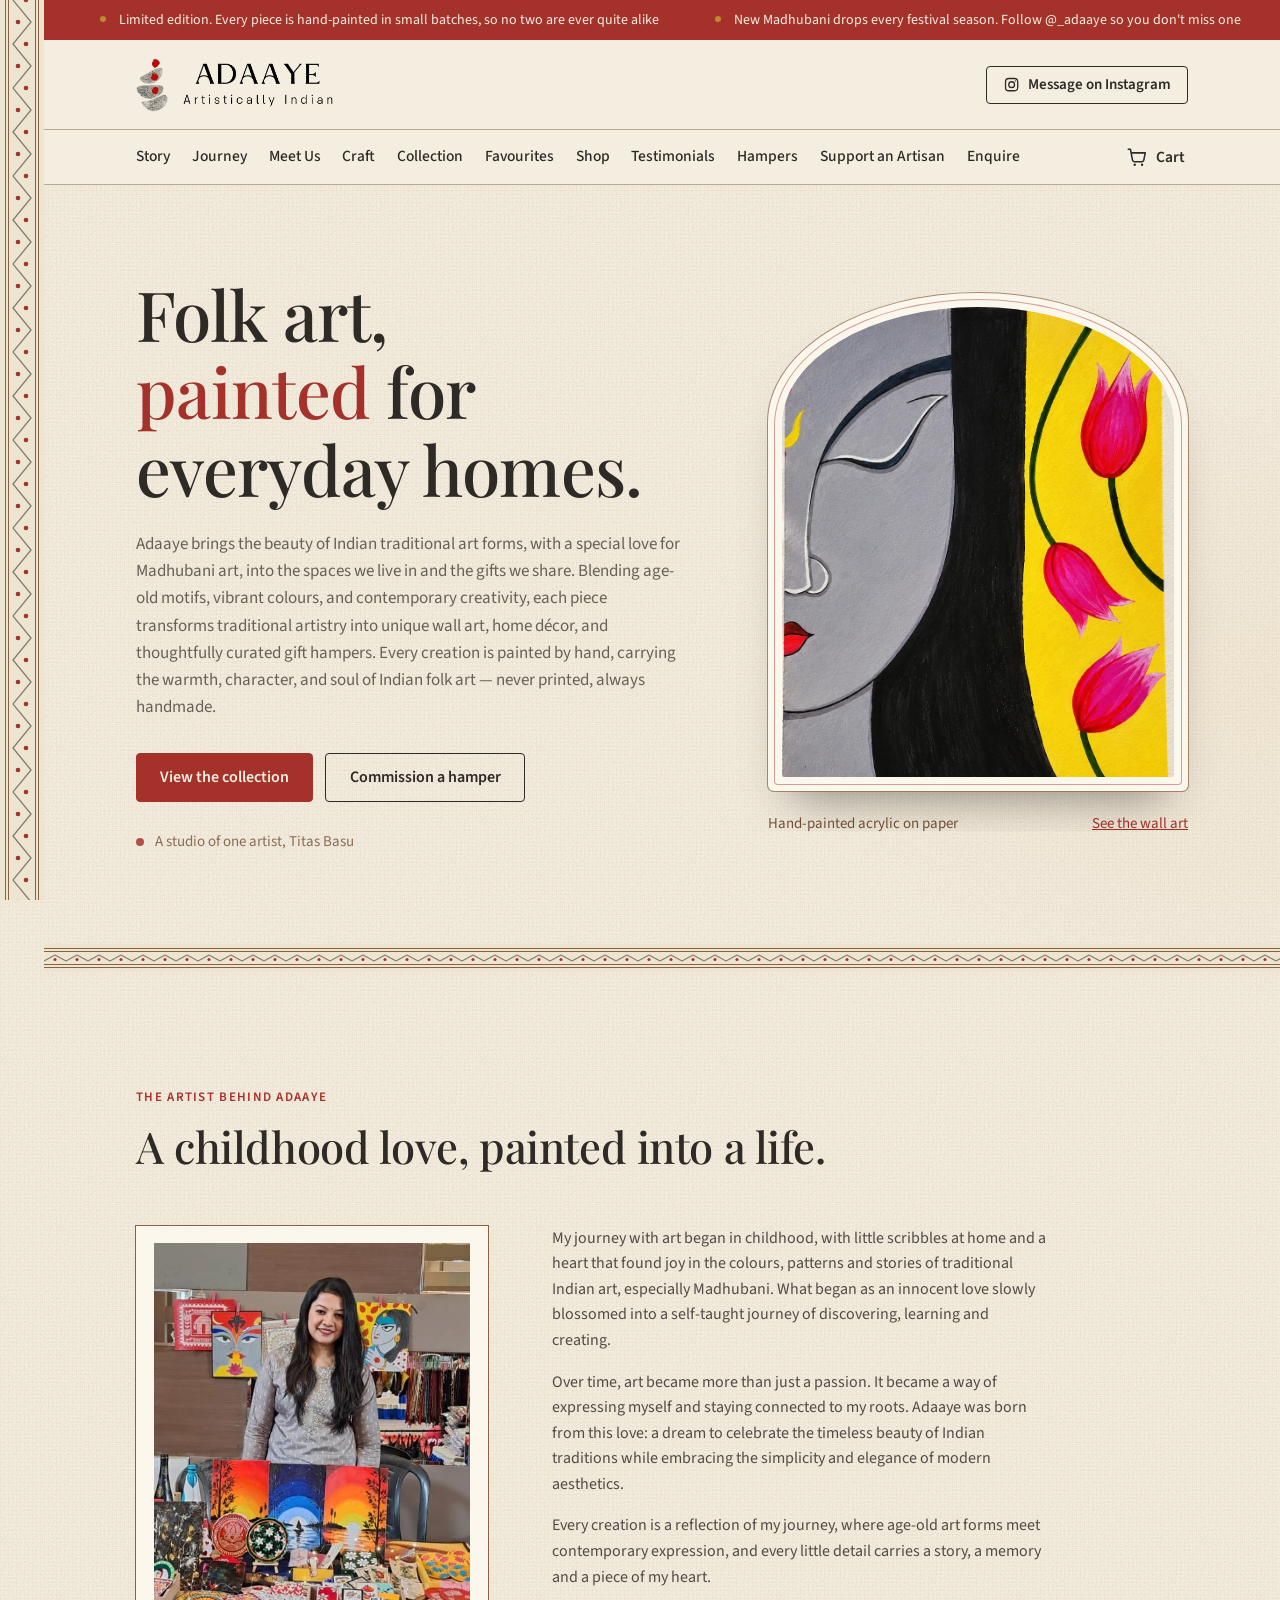
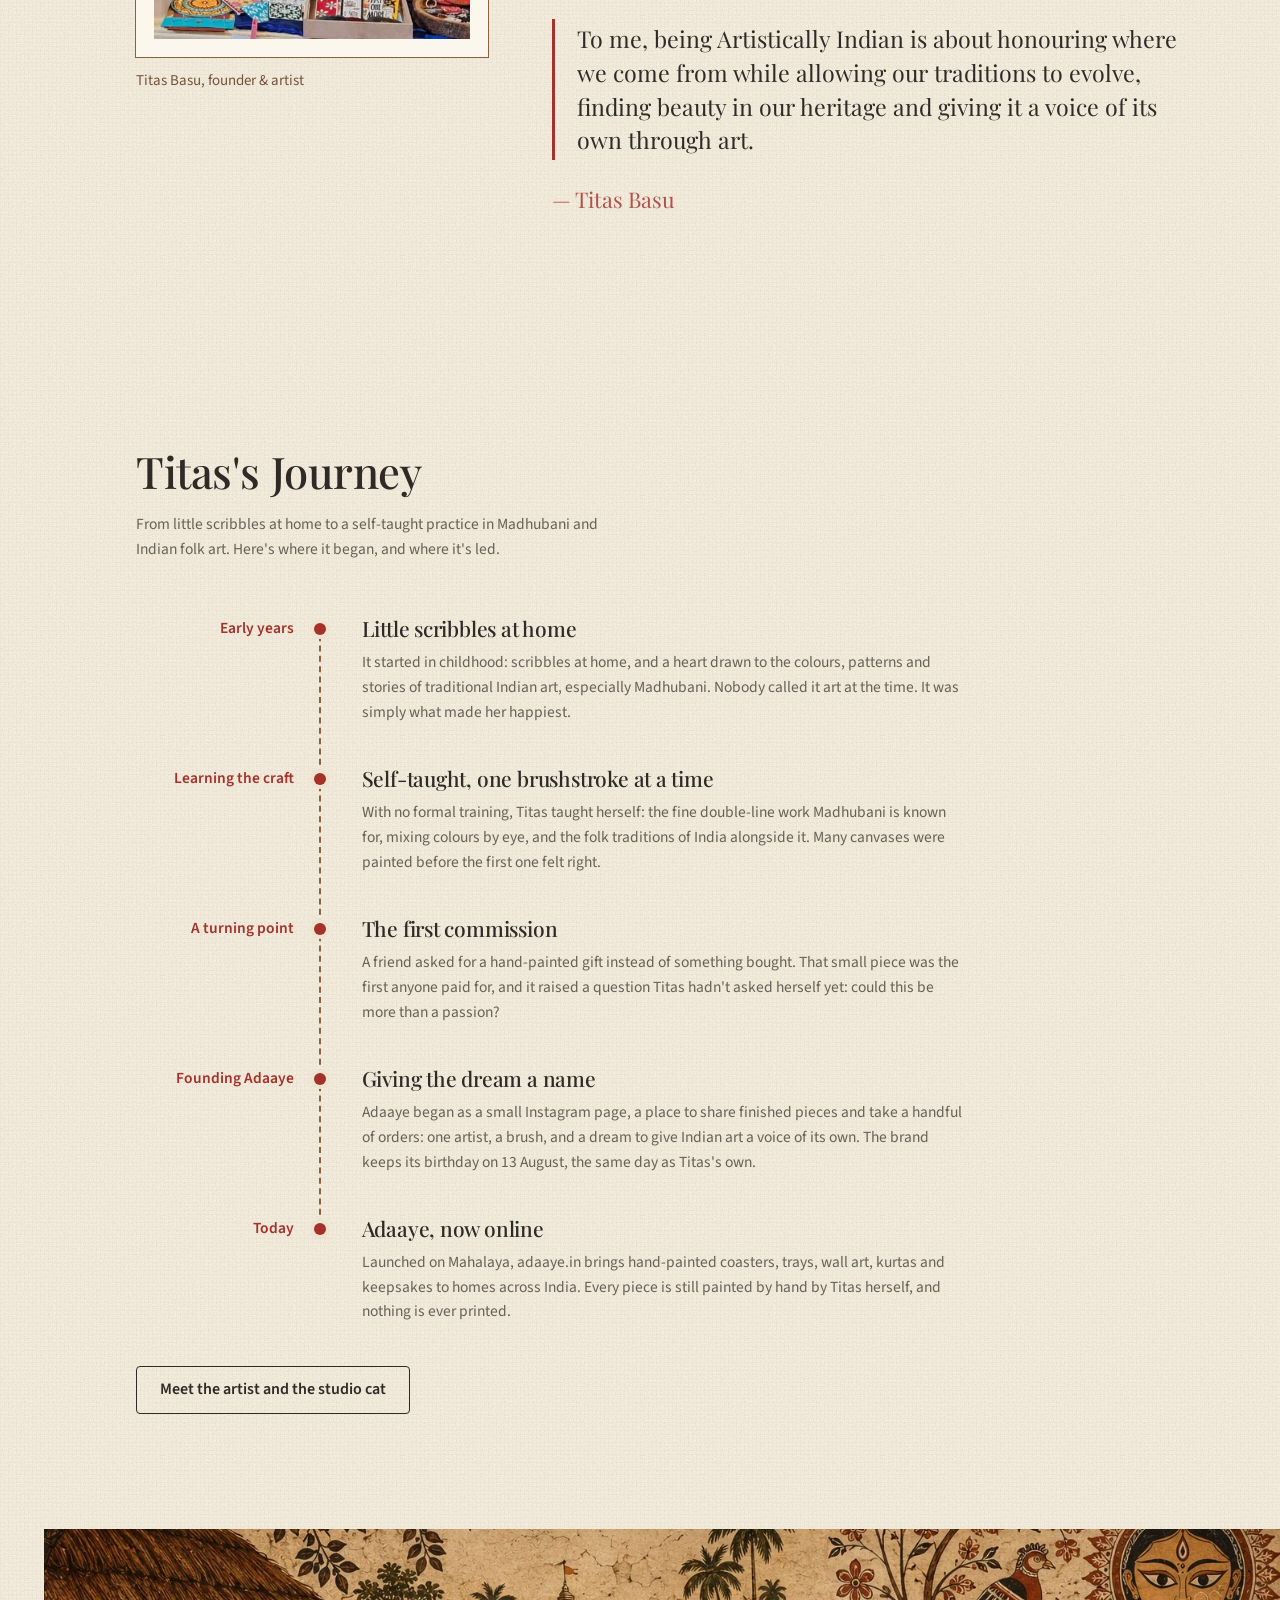
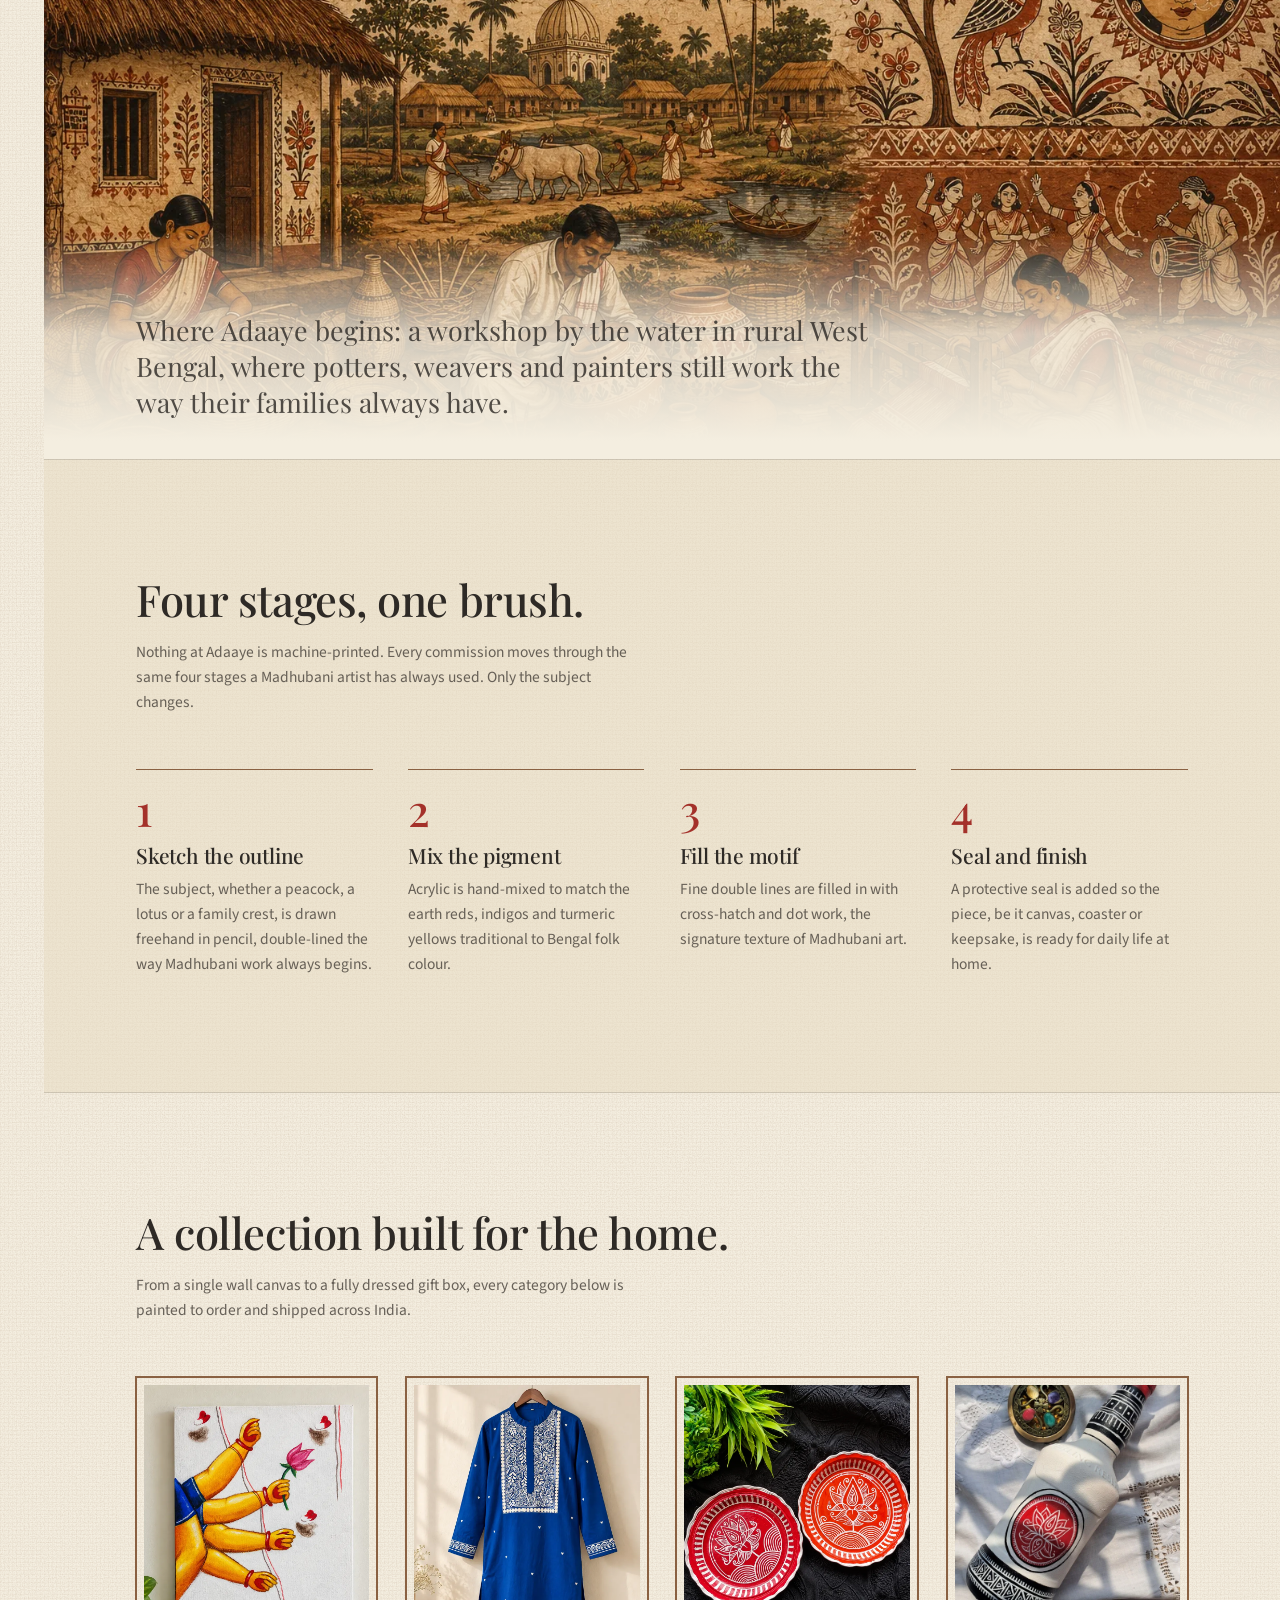
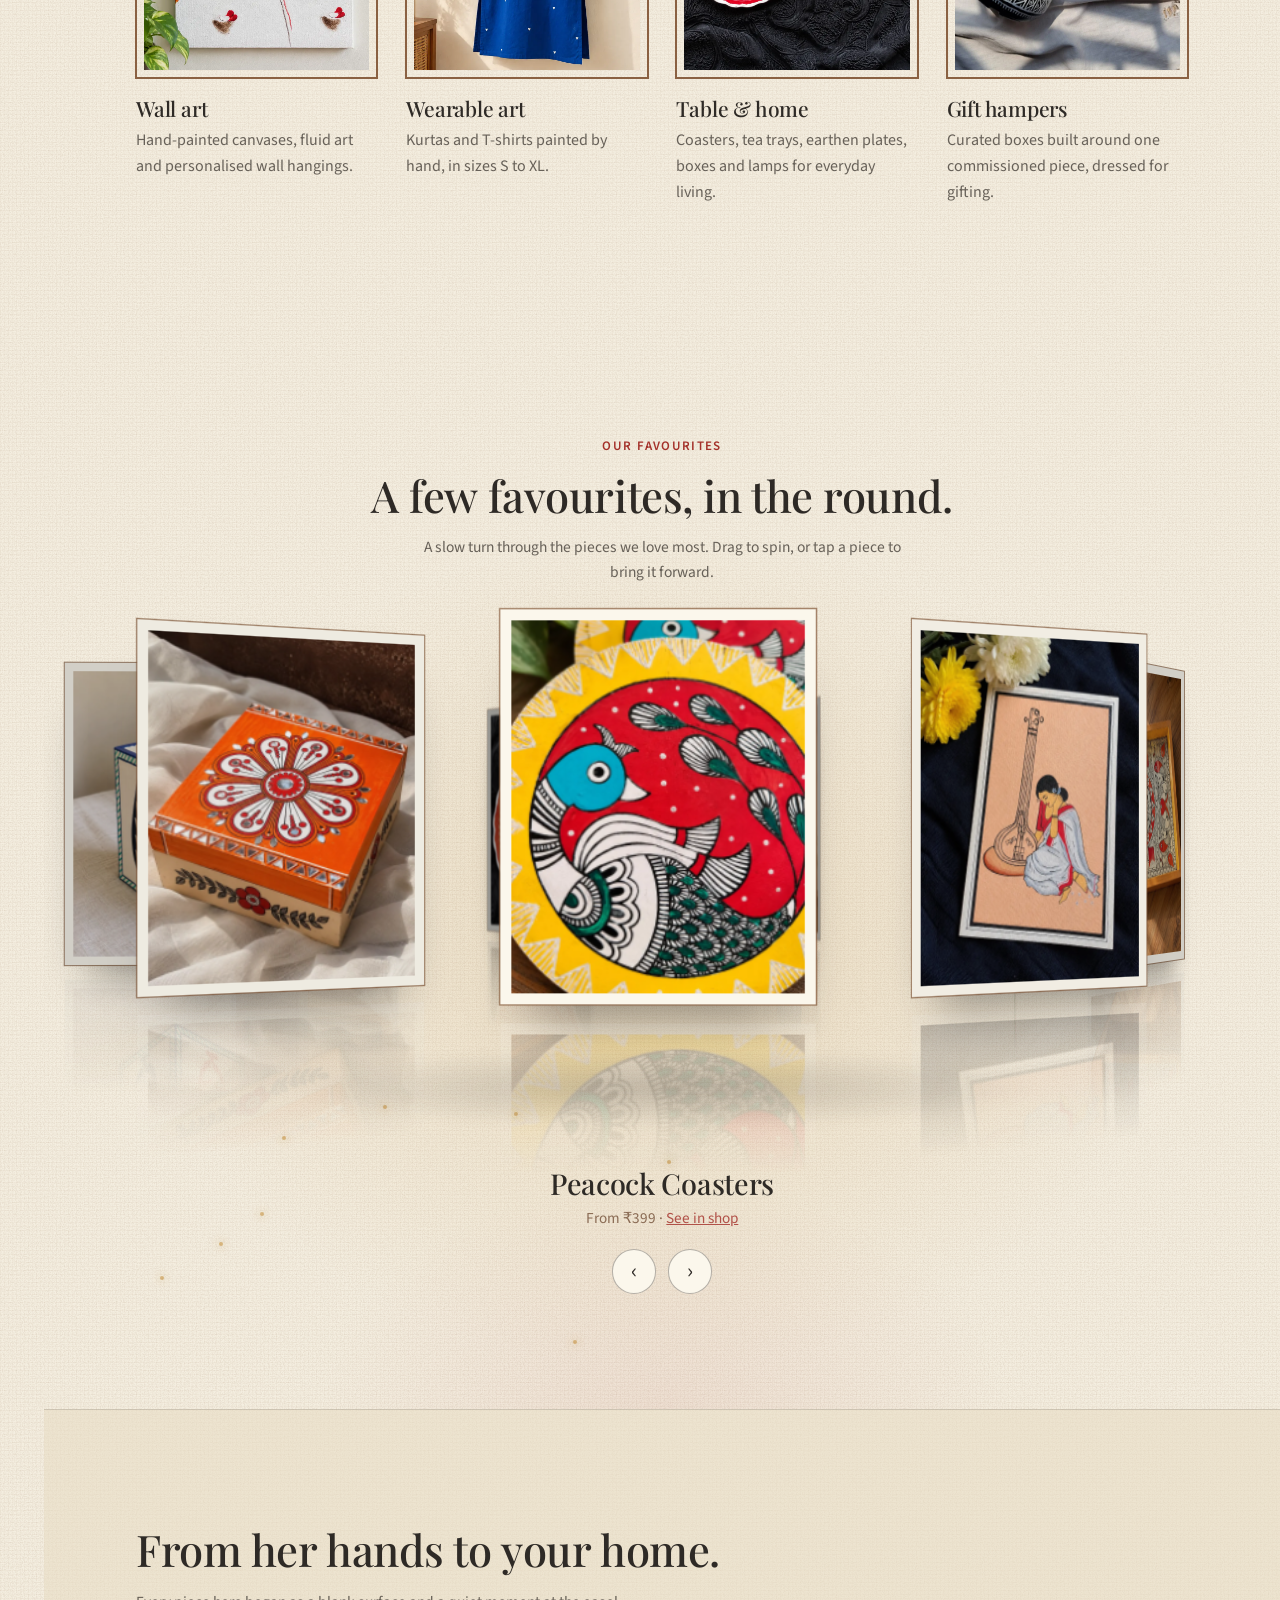
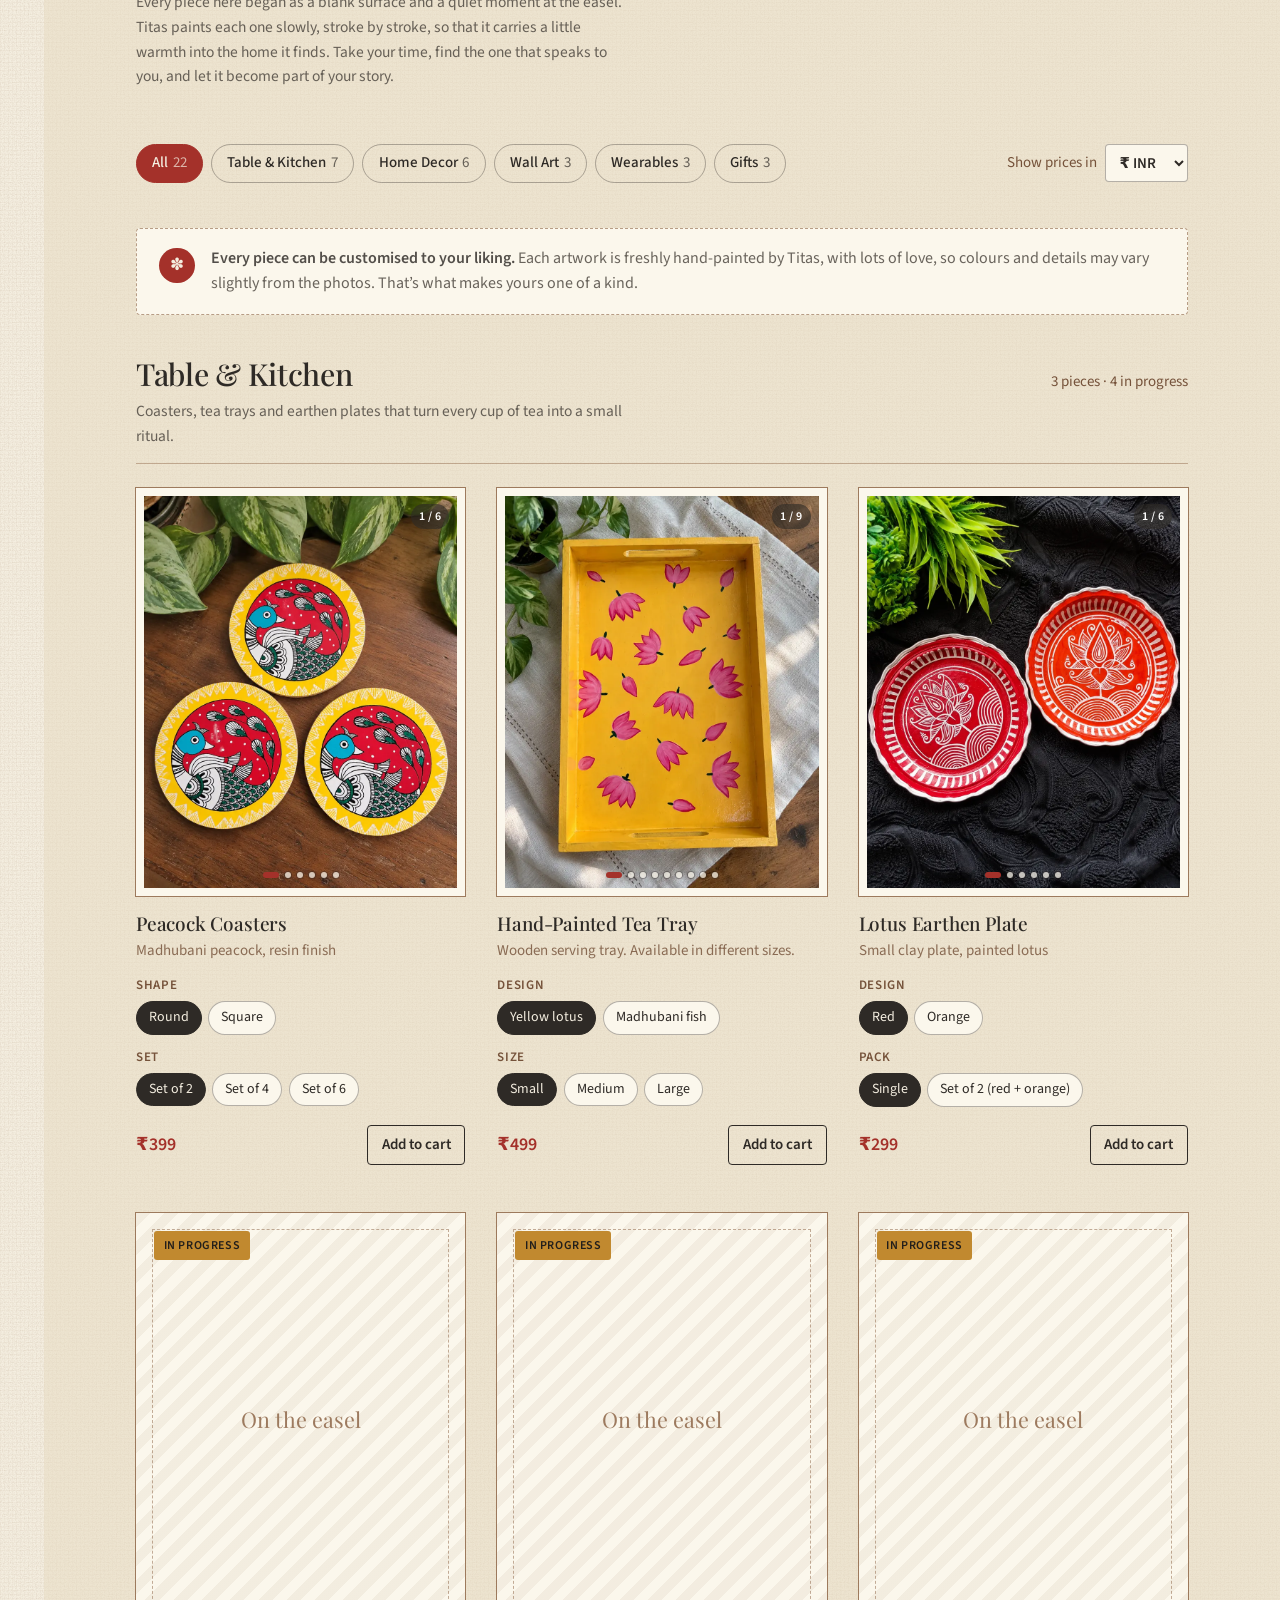
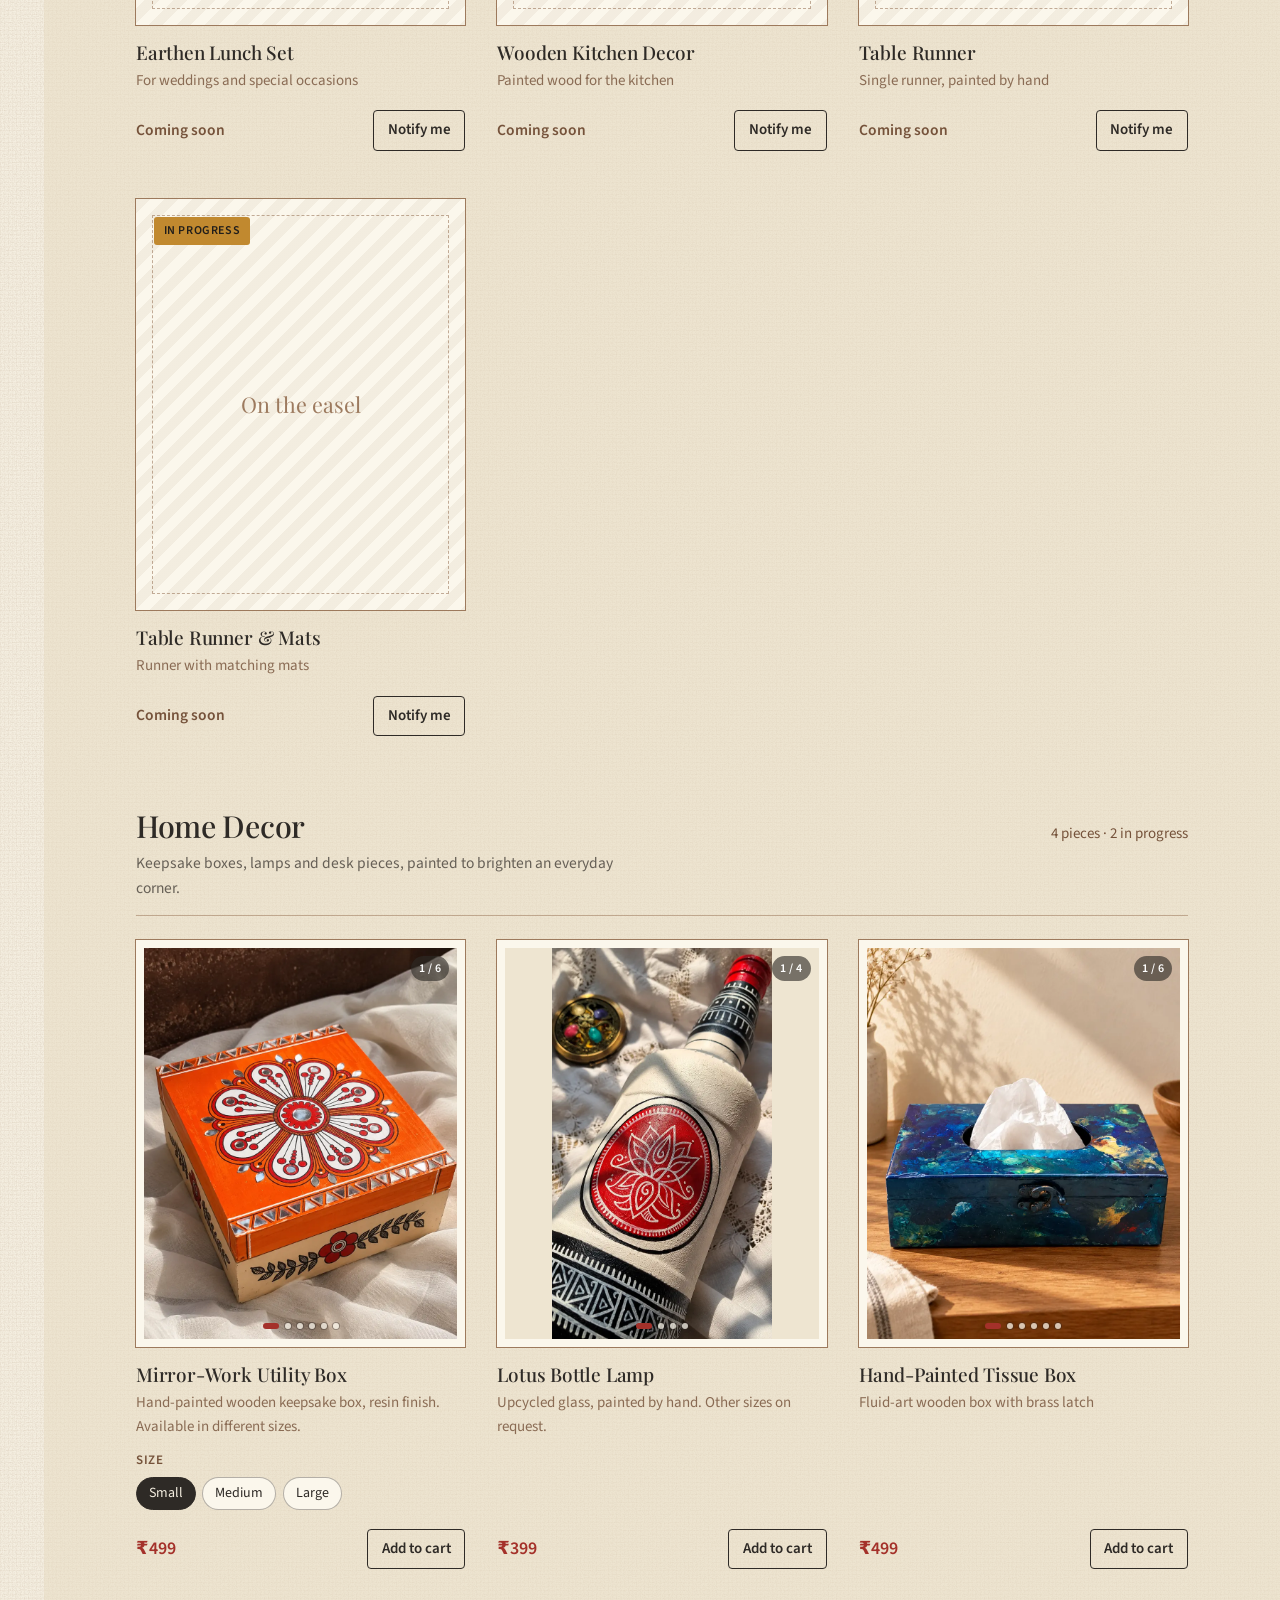
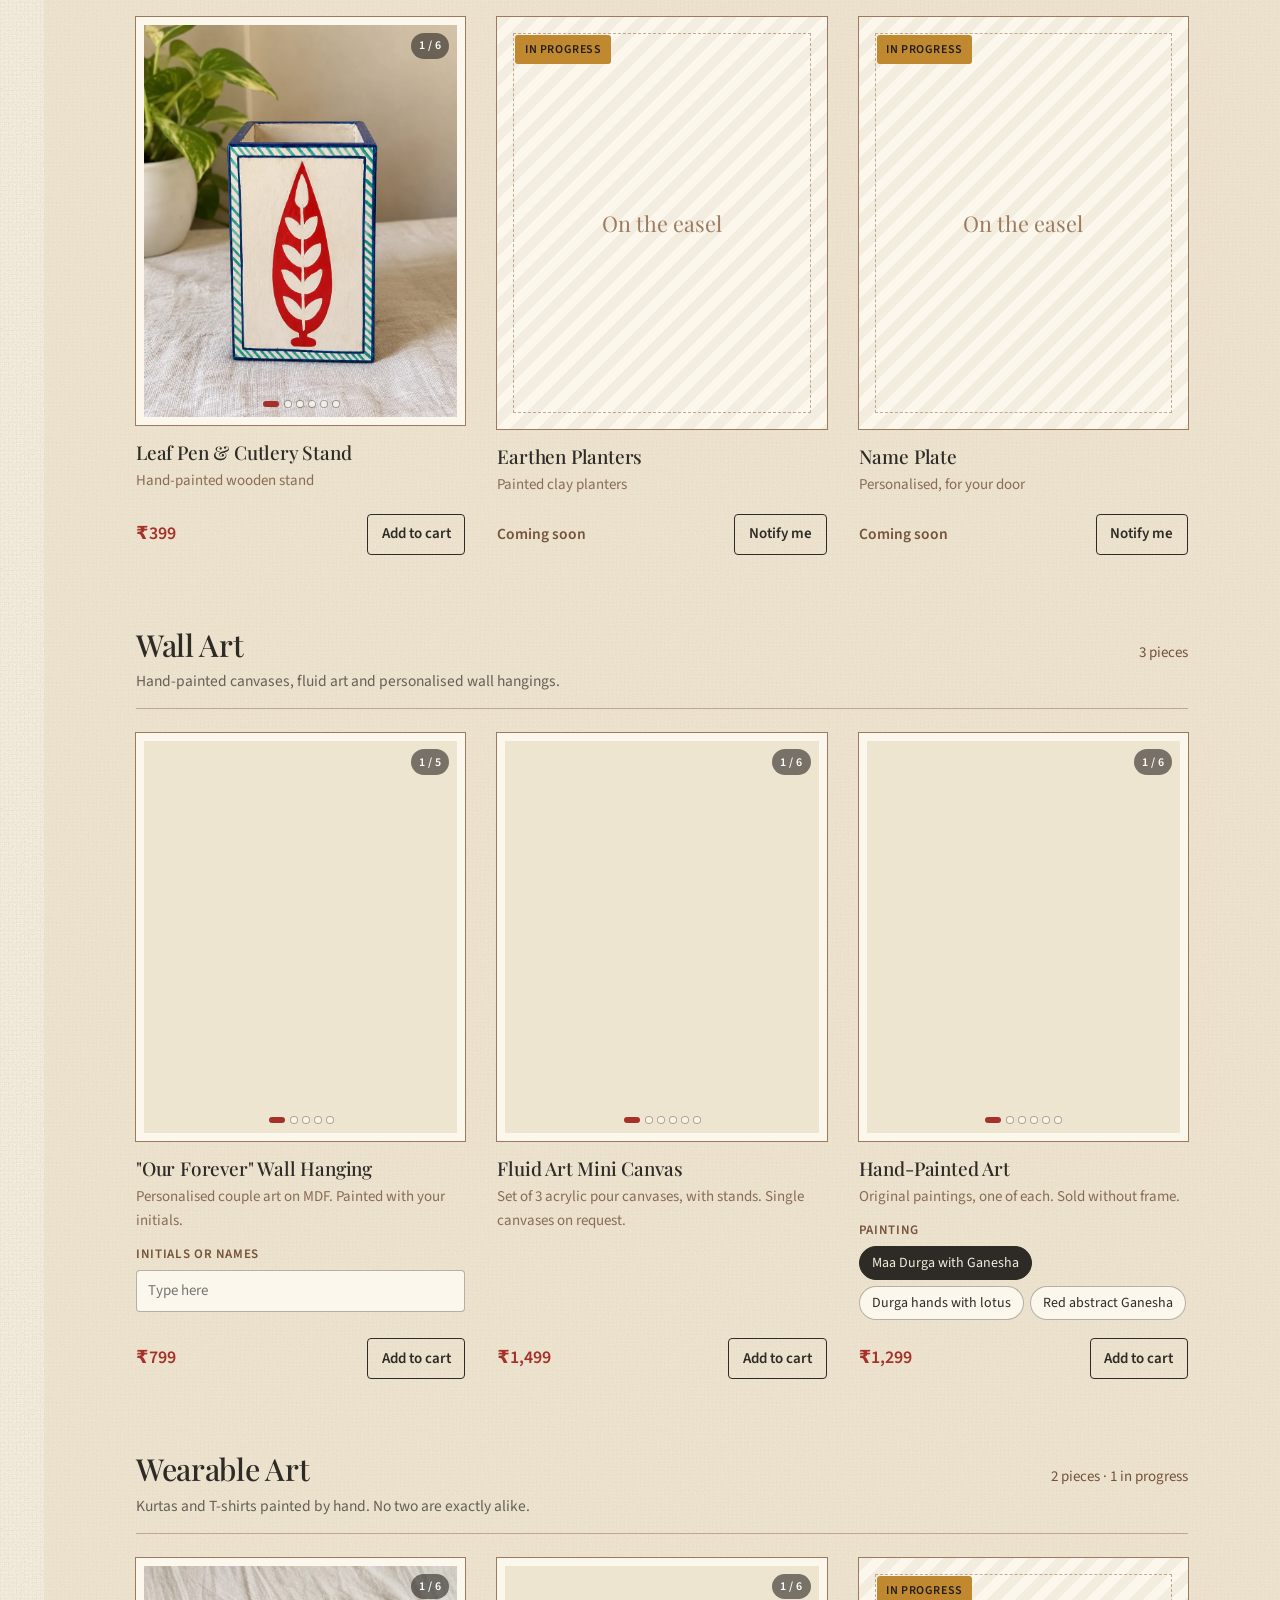
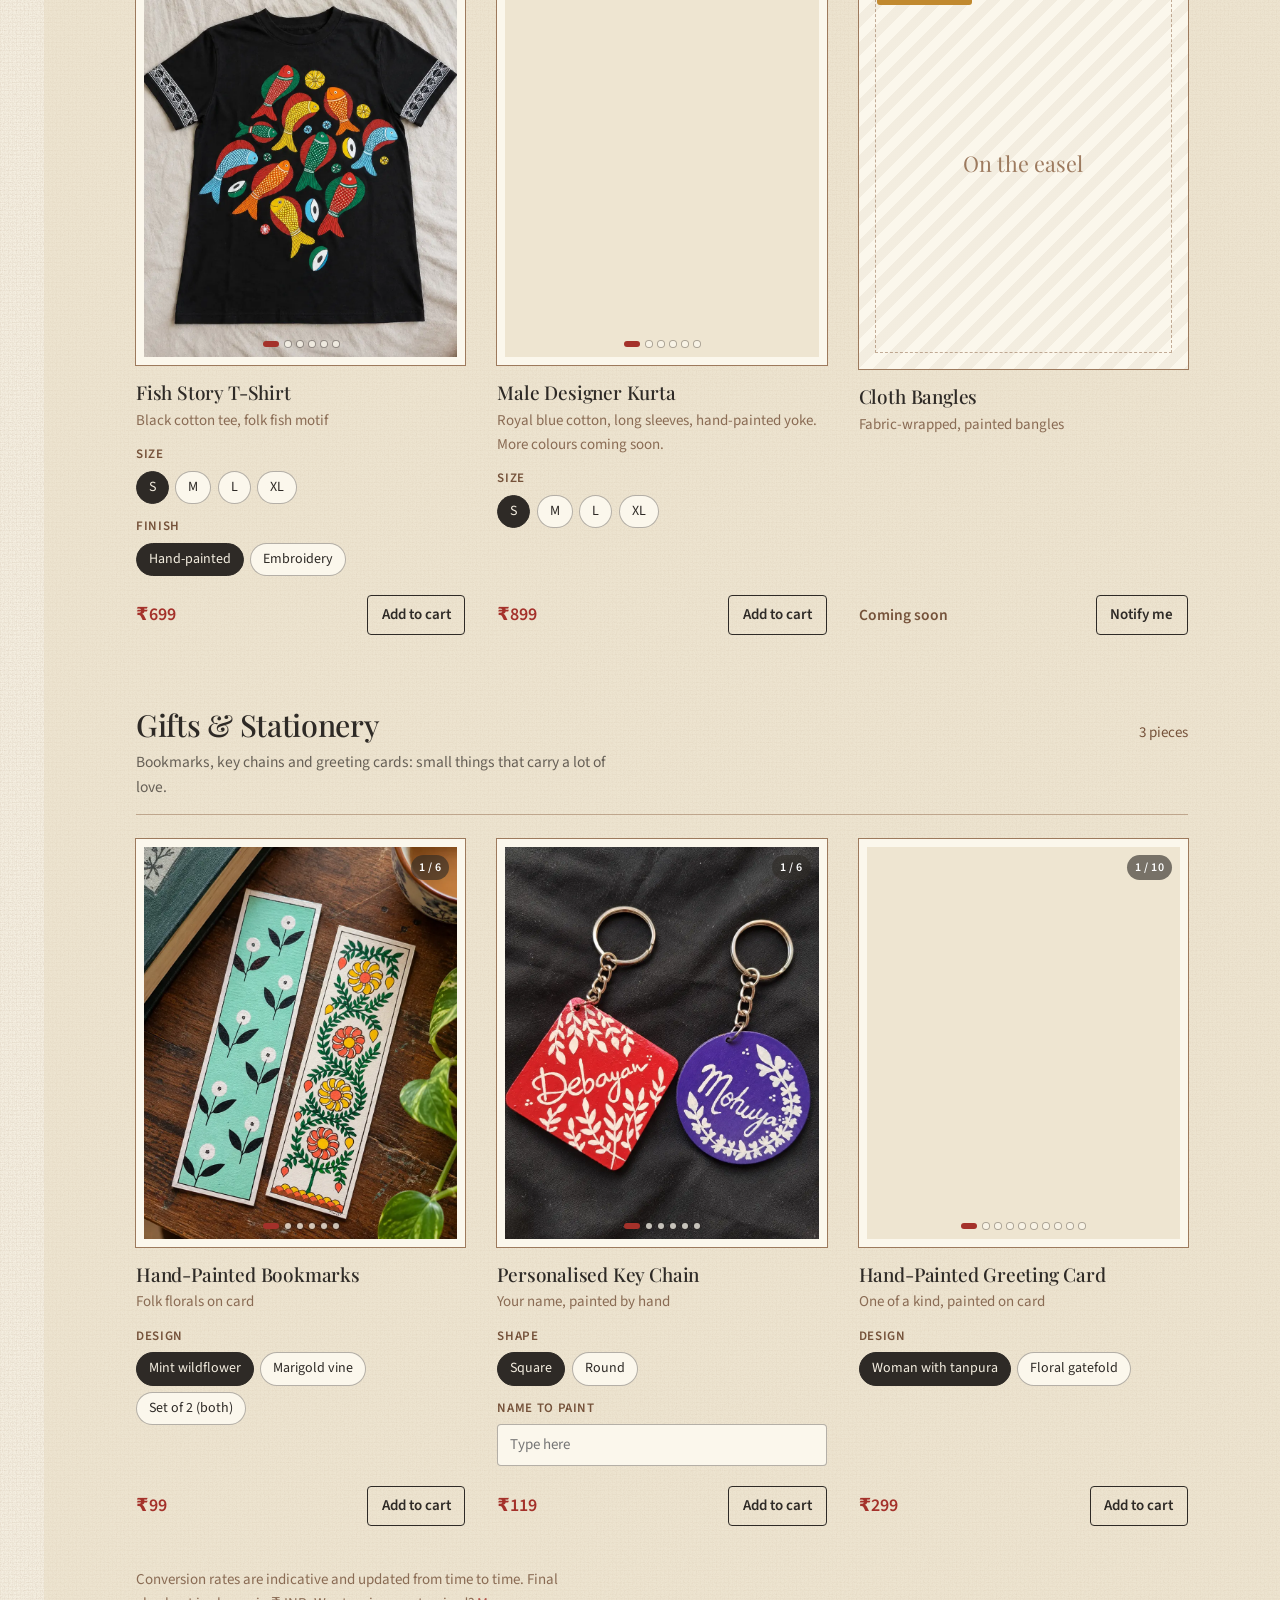
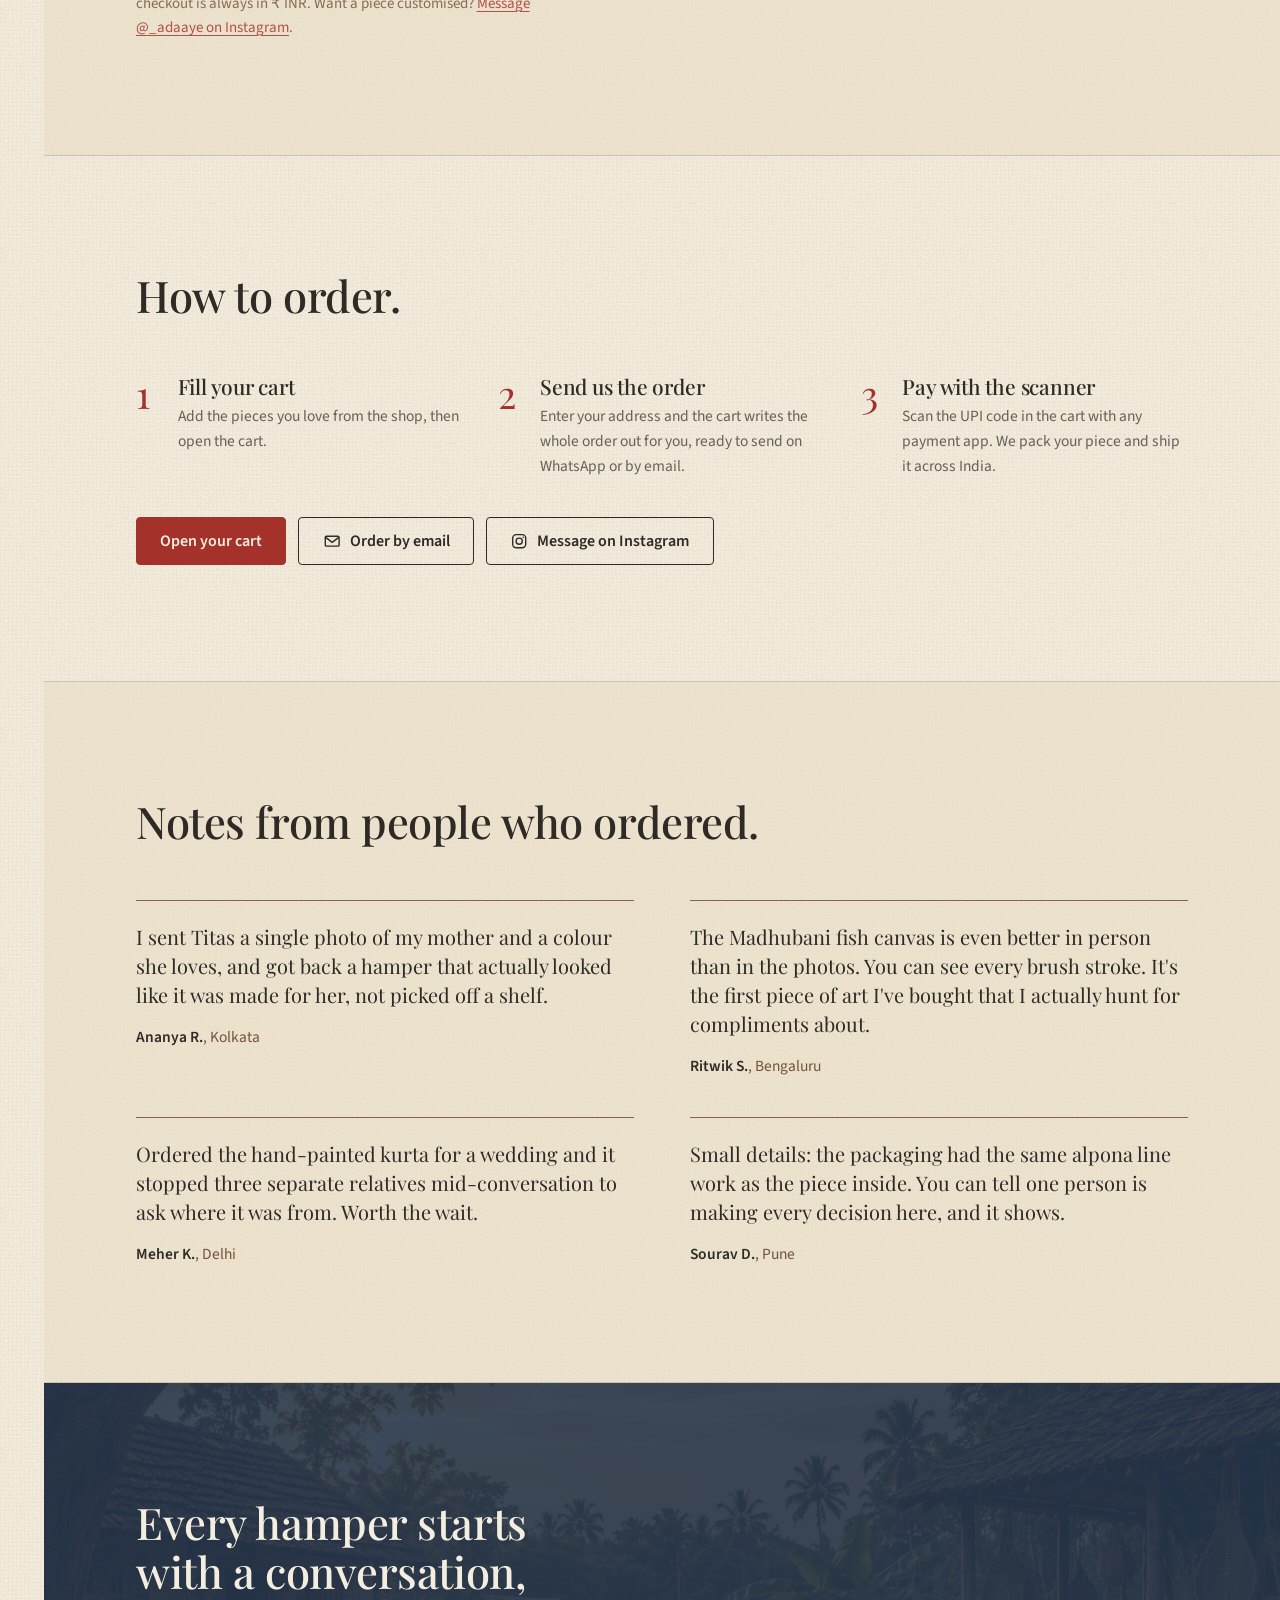
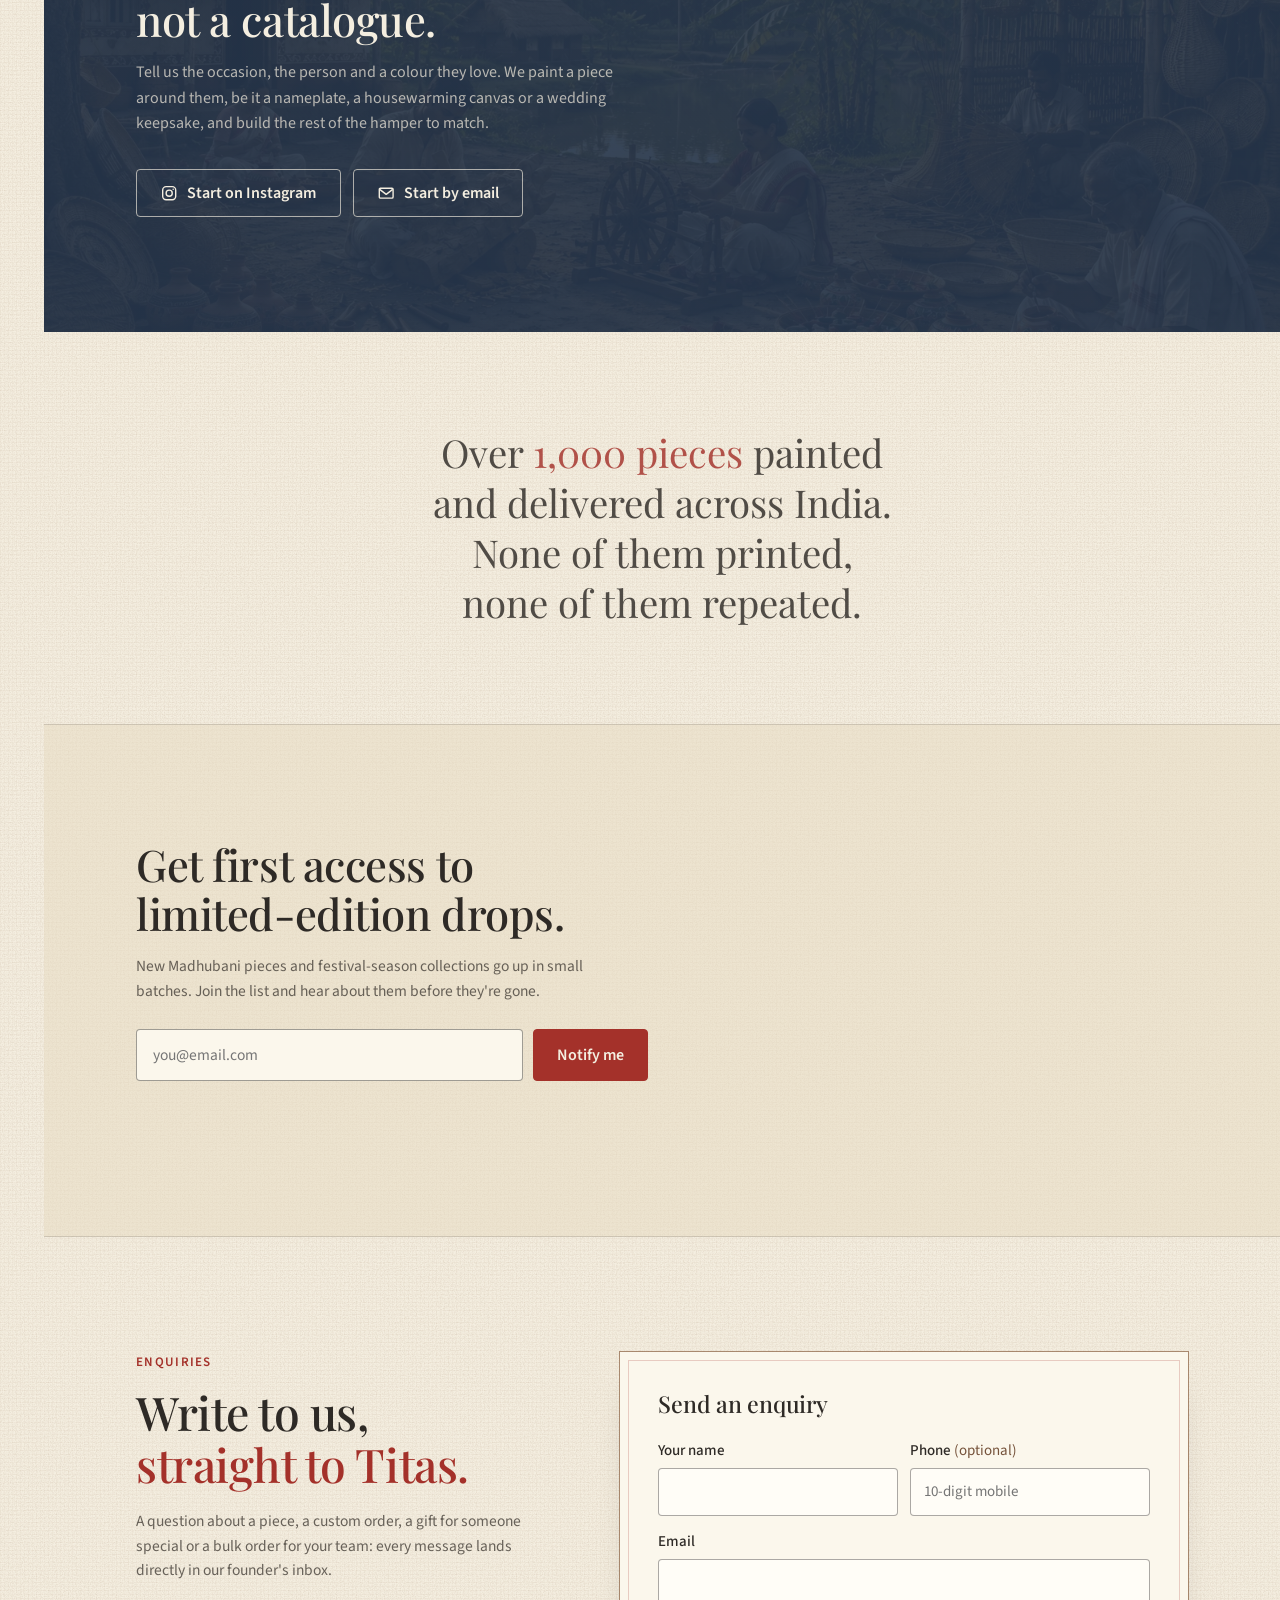
==== commit 621230ad: "Add files via upload" ====
--- a/index.html
+++ b/index.html
@@ -93,7 +93,7 @@
     </div>
     <div class="story-grid">
       <figure class="story-photo" style="margin:0">
-        <div class="mount"><img src="assets/img/titas-basu-portrait.webp" alt="Titas Basu, the artist behind Adaaye" width="774" height="1032" loading="lazy"></div>
+        <div class="mount"><img src="assets/img/titas-at-stall.webp" alt="Titas Basu at her Adaaye stall, with her hand-painted work" width="480" height="600" loading="lazy"></div>
         <figcaption>Titas Basu, founder &amp; artist</figcaption>
       </figure>
       <div class="story-text">
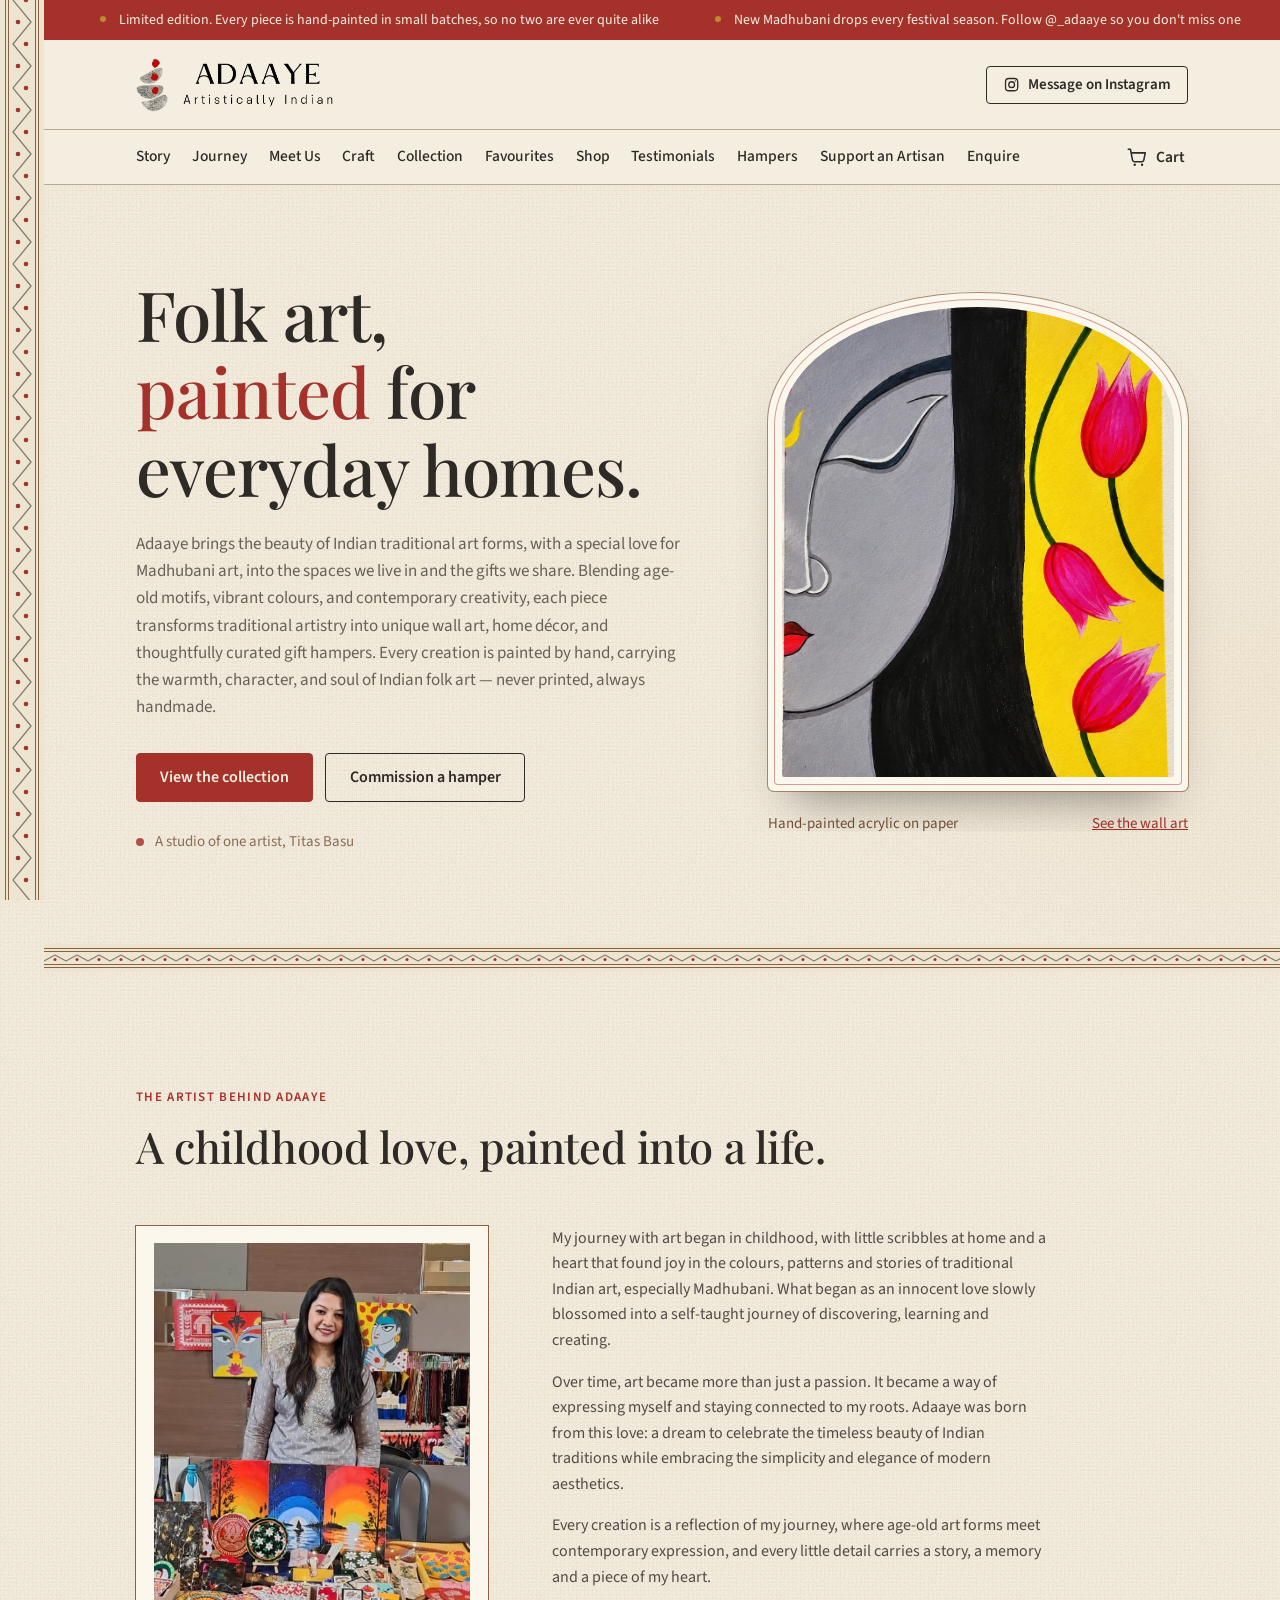
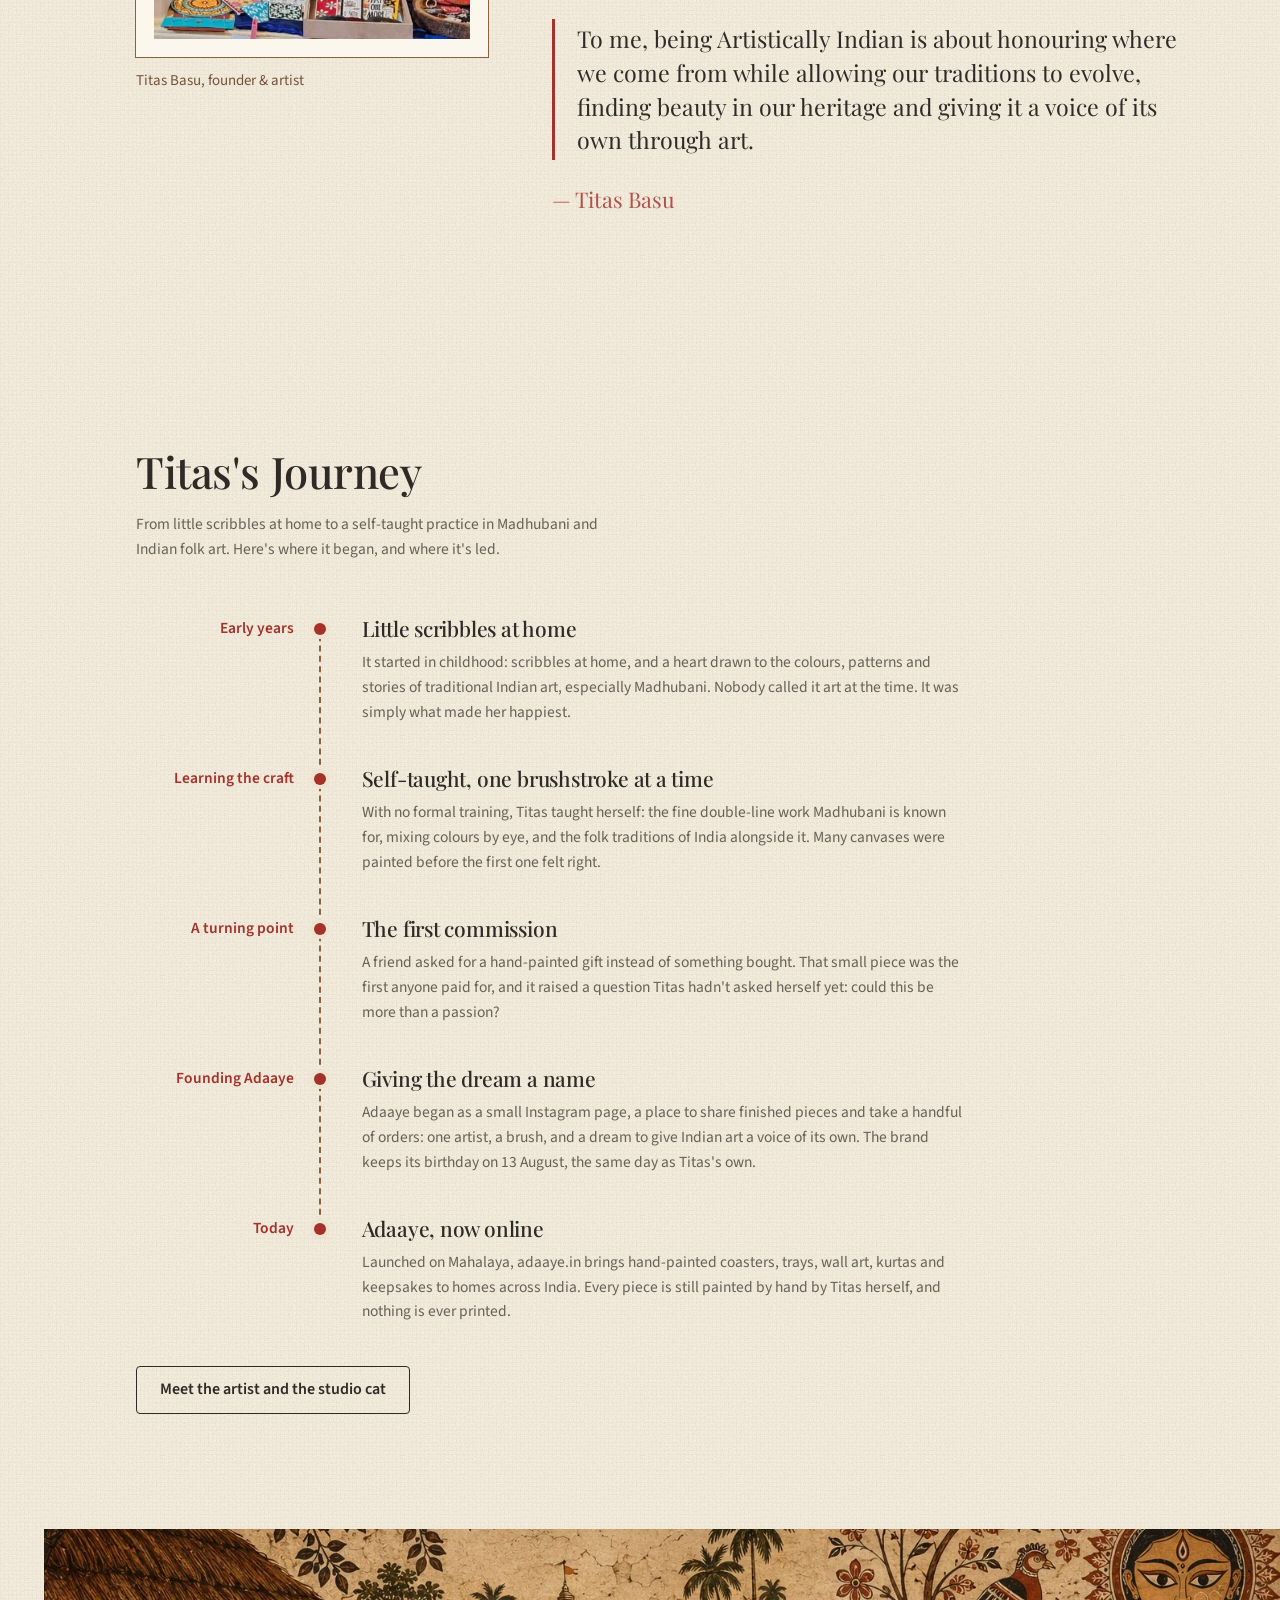
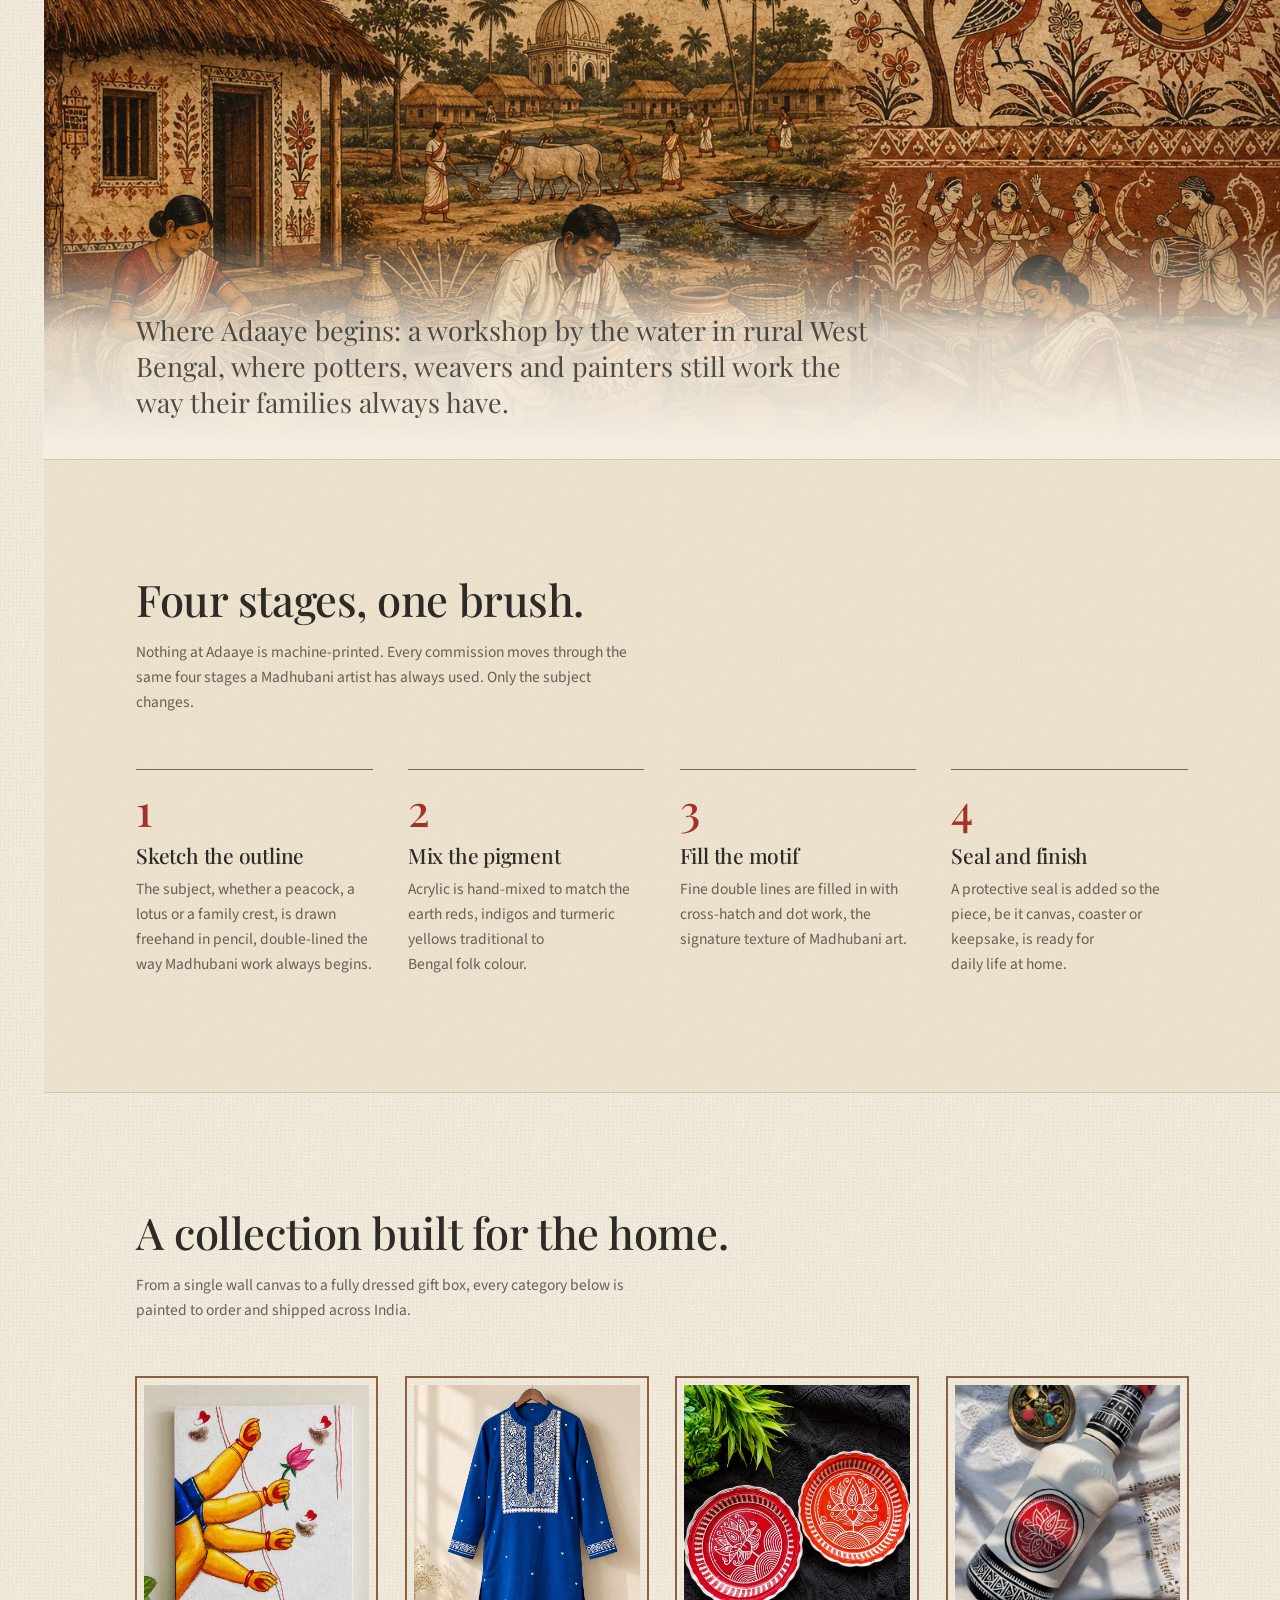
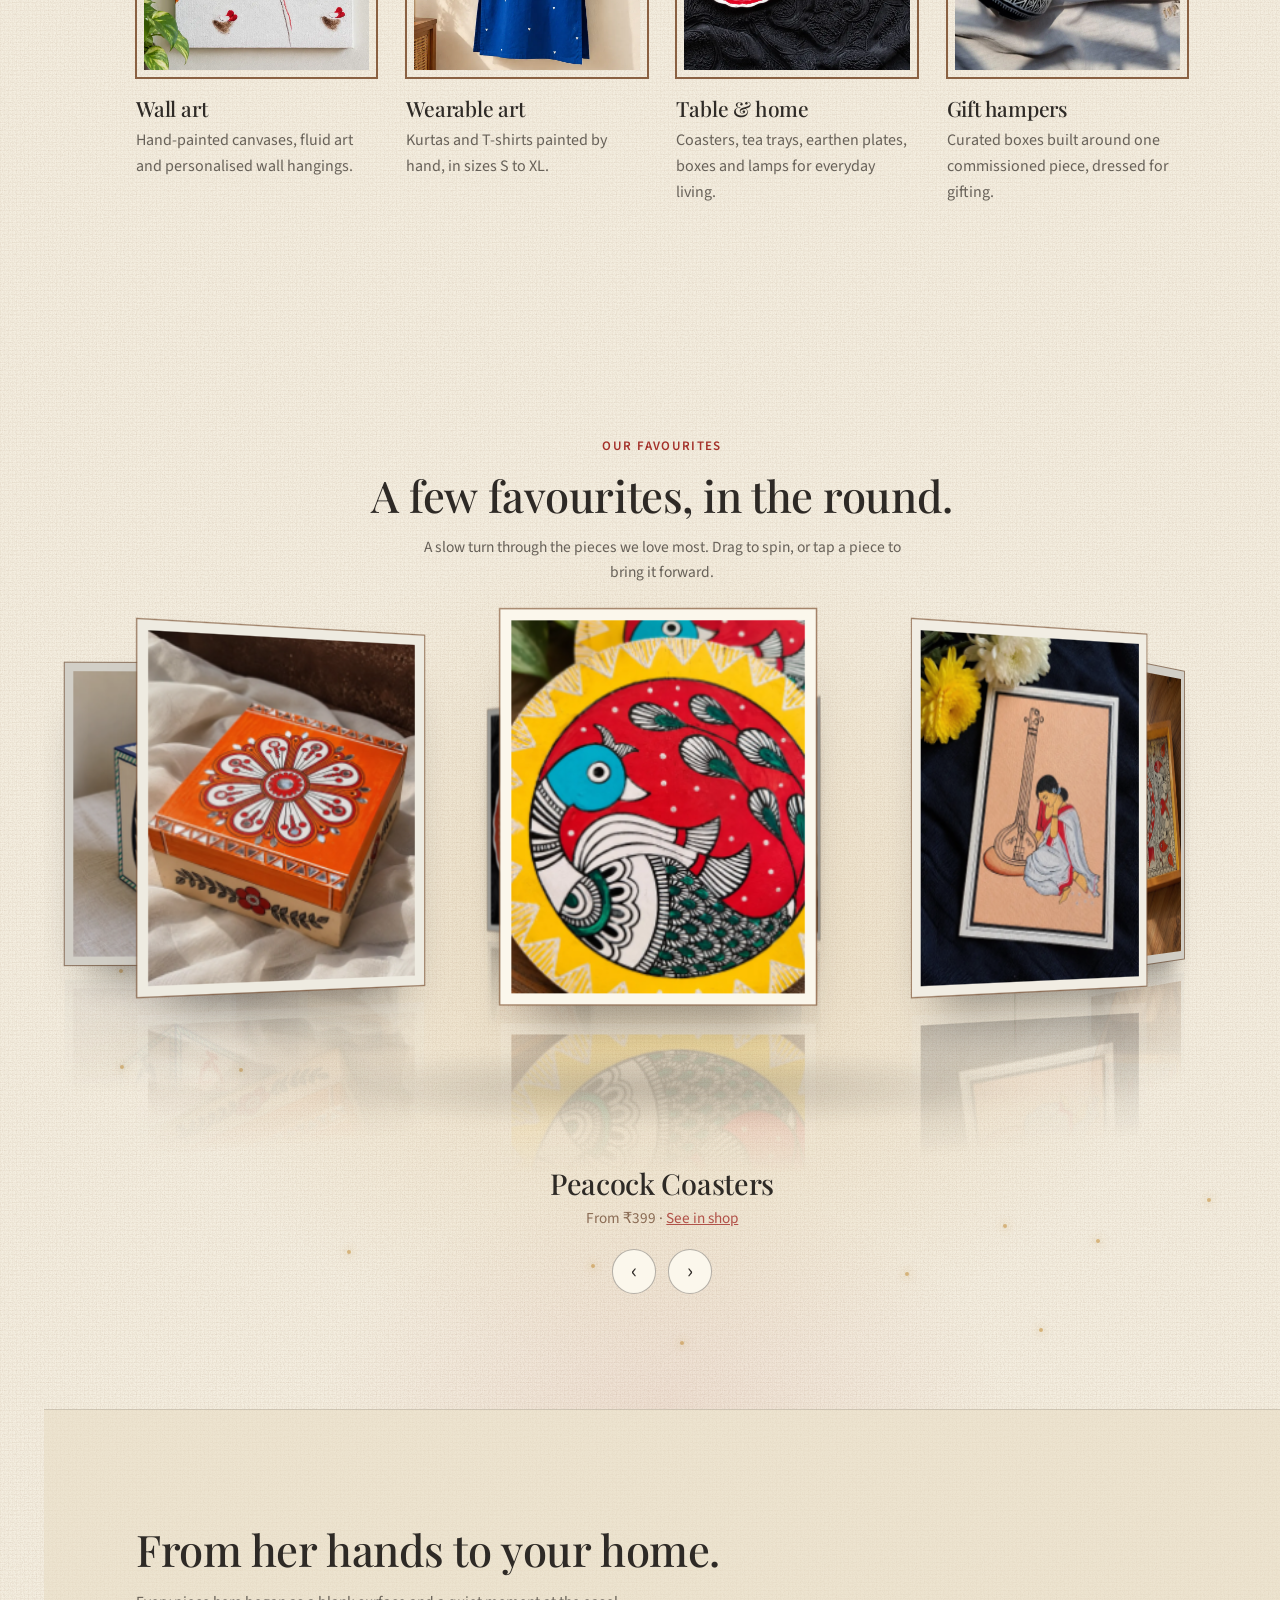
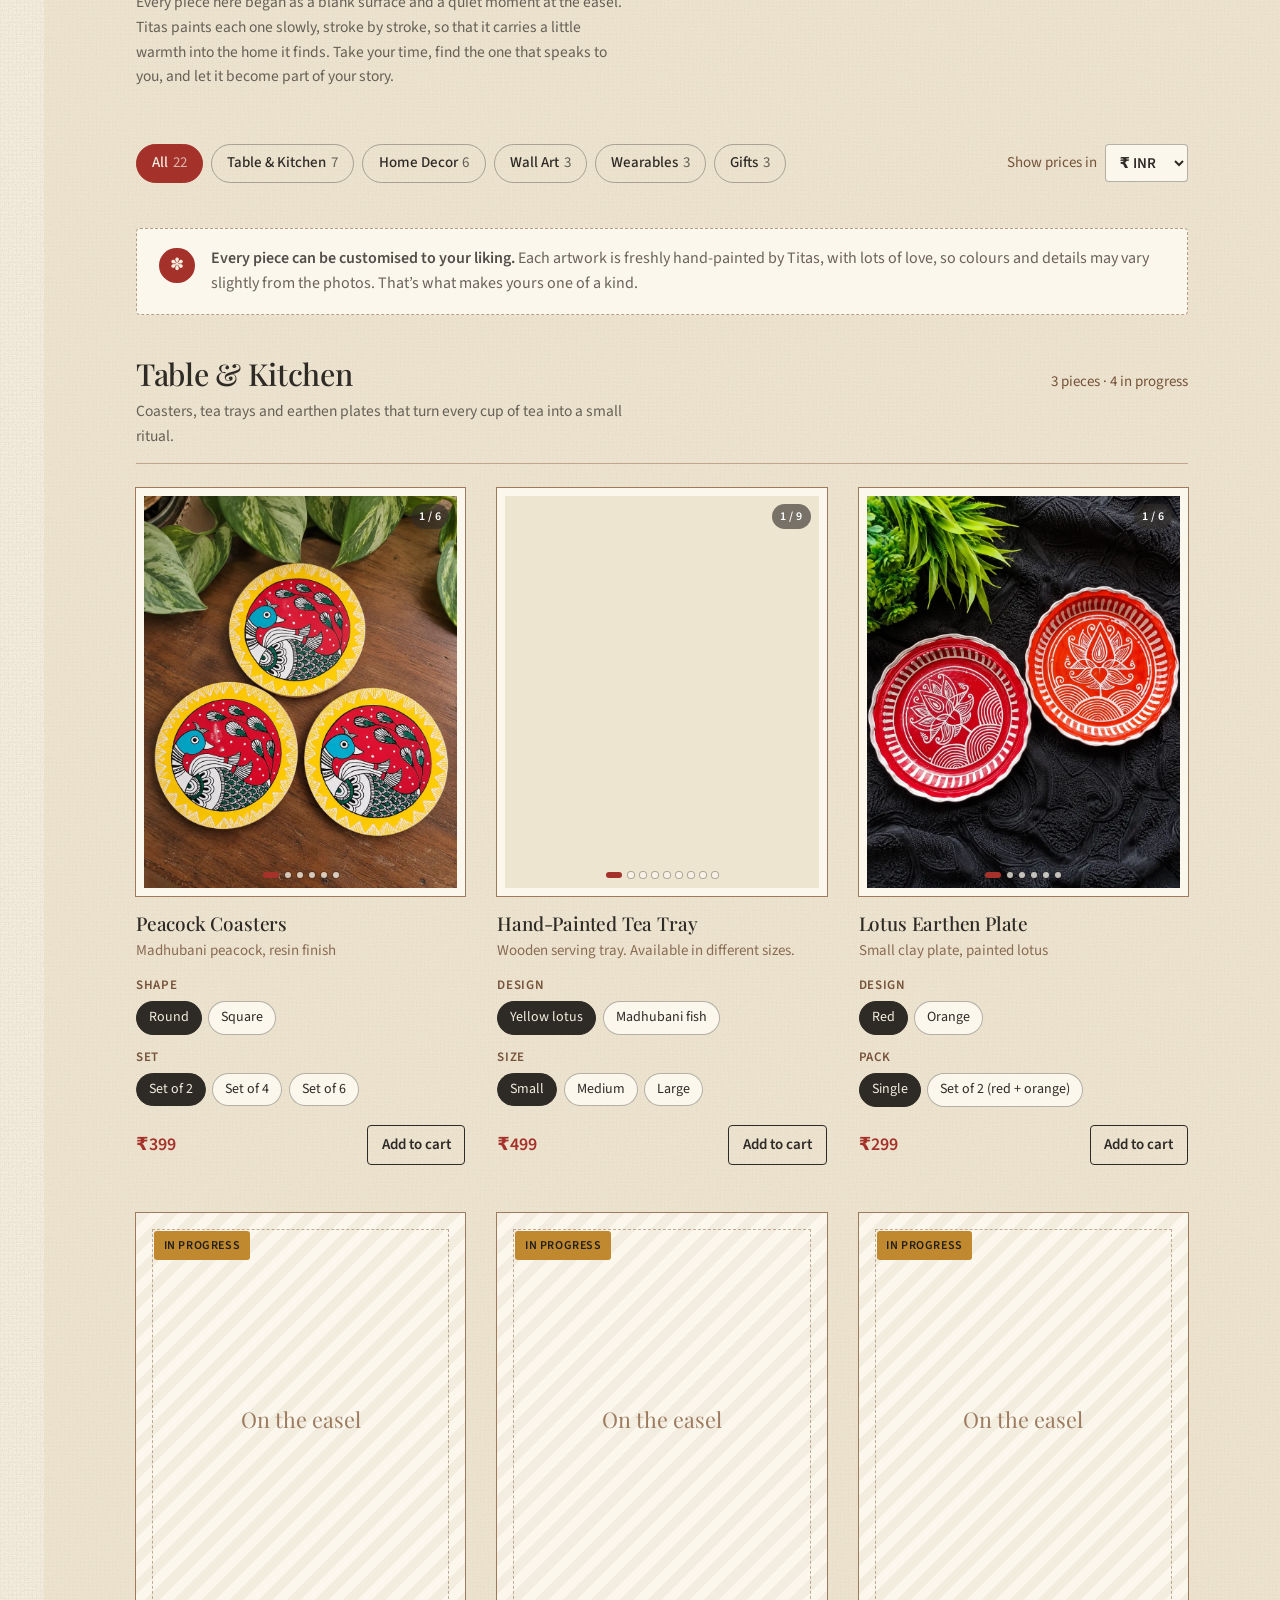
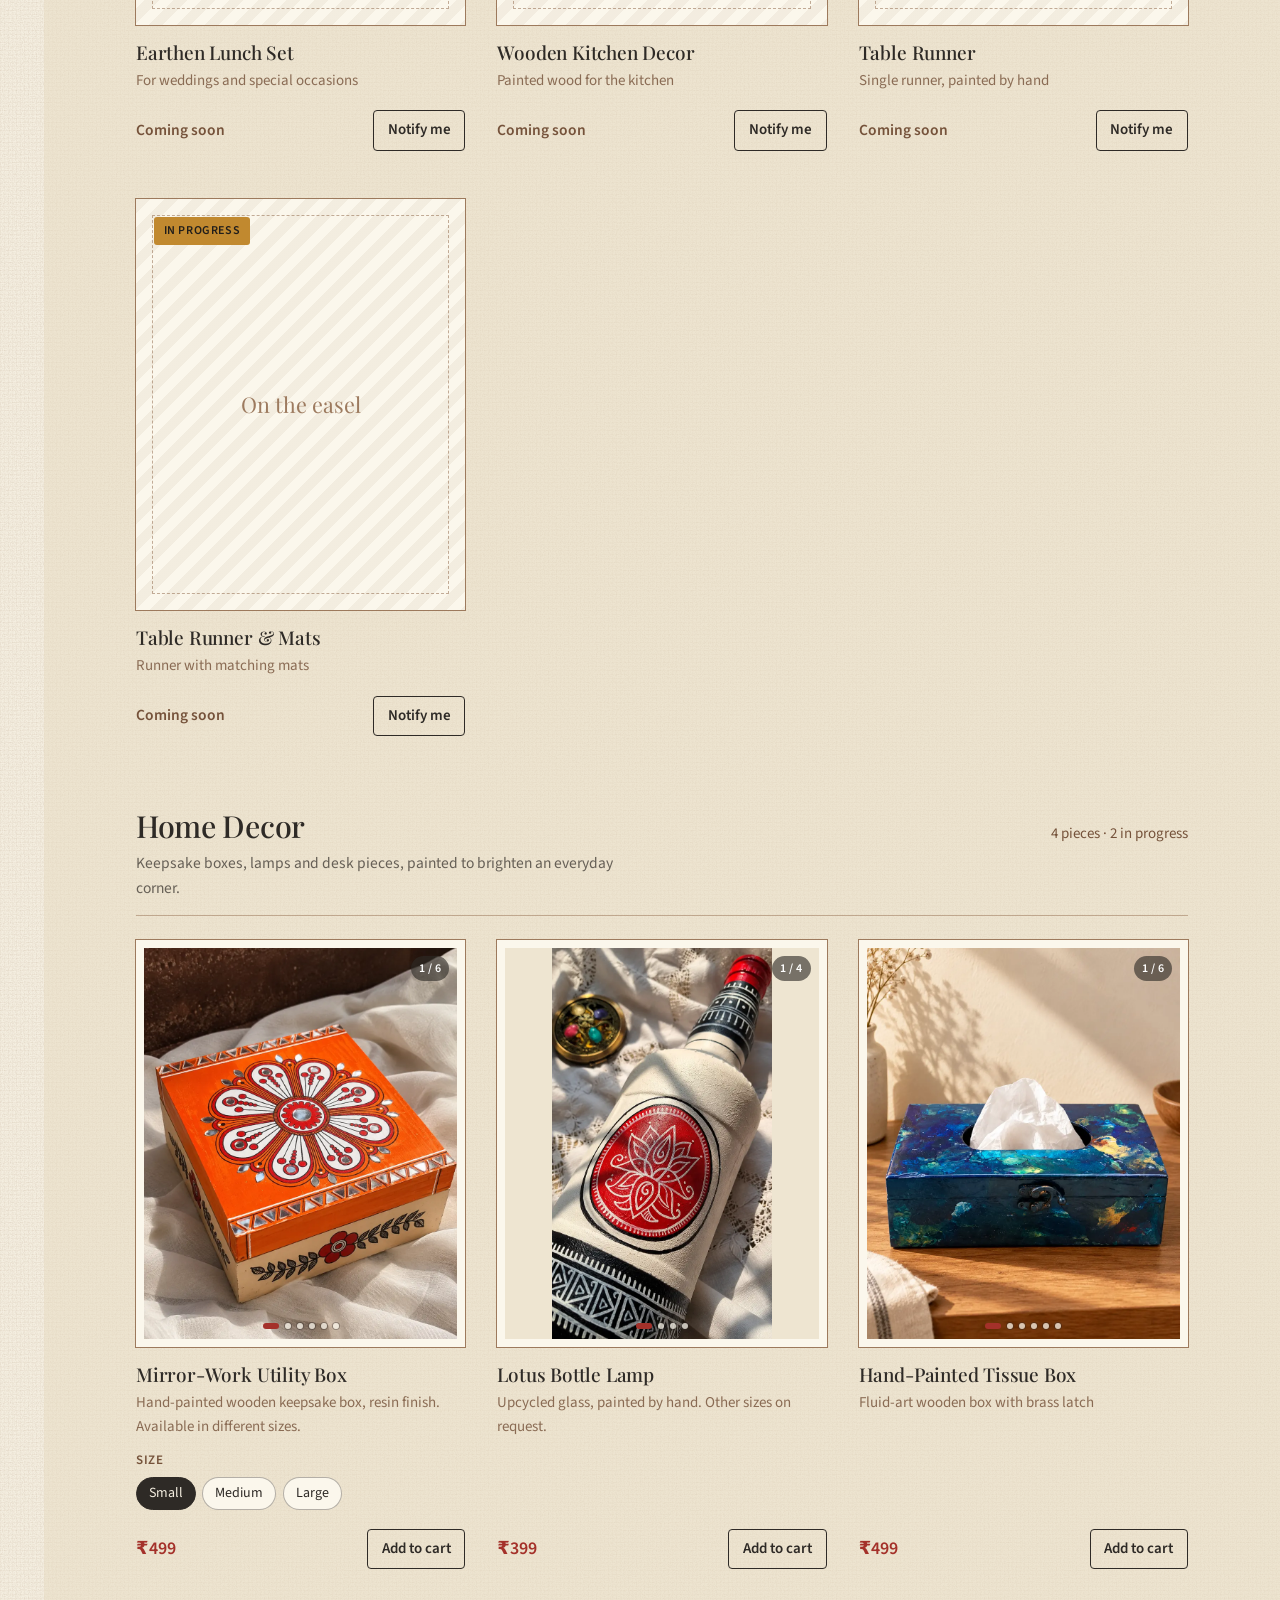
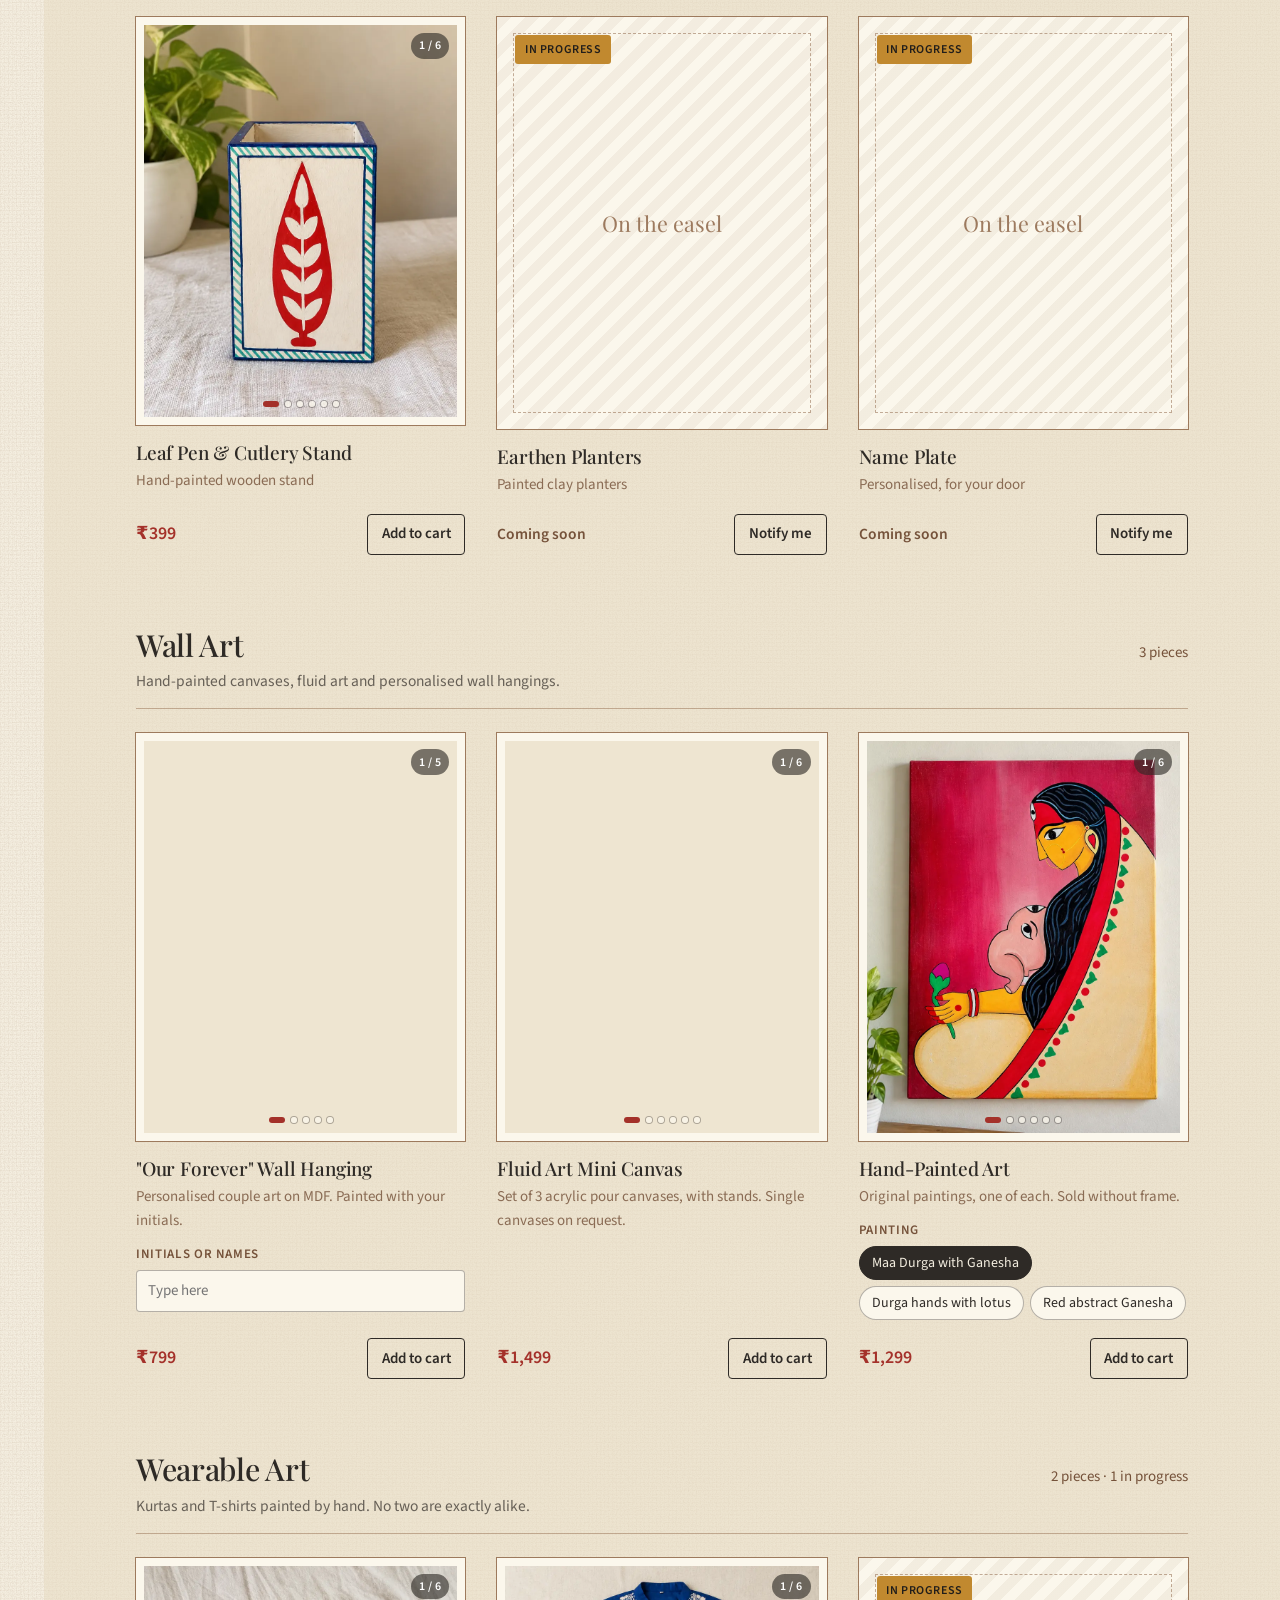
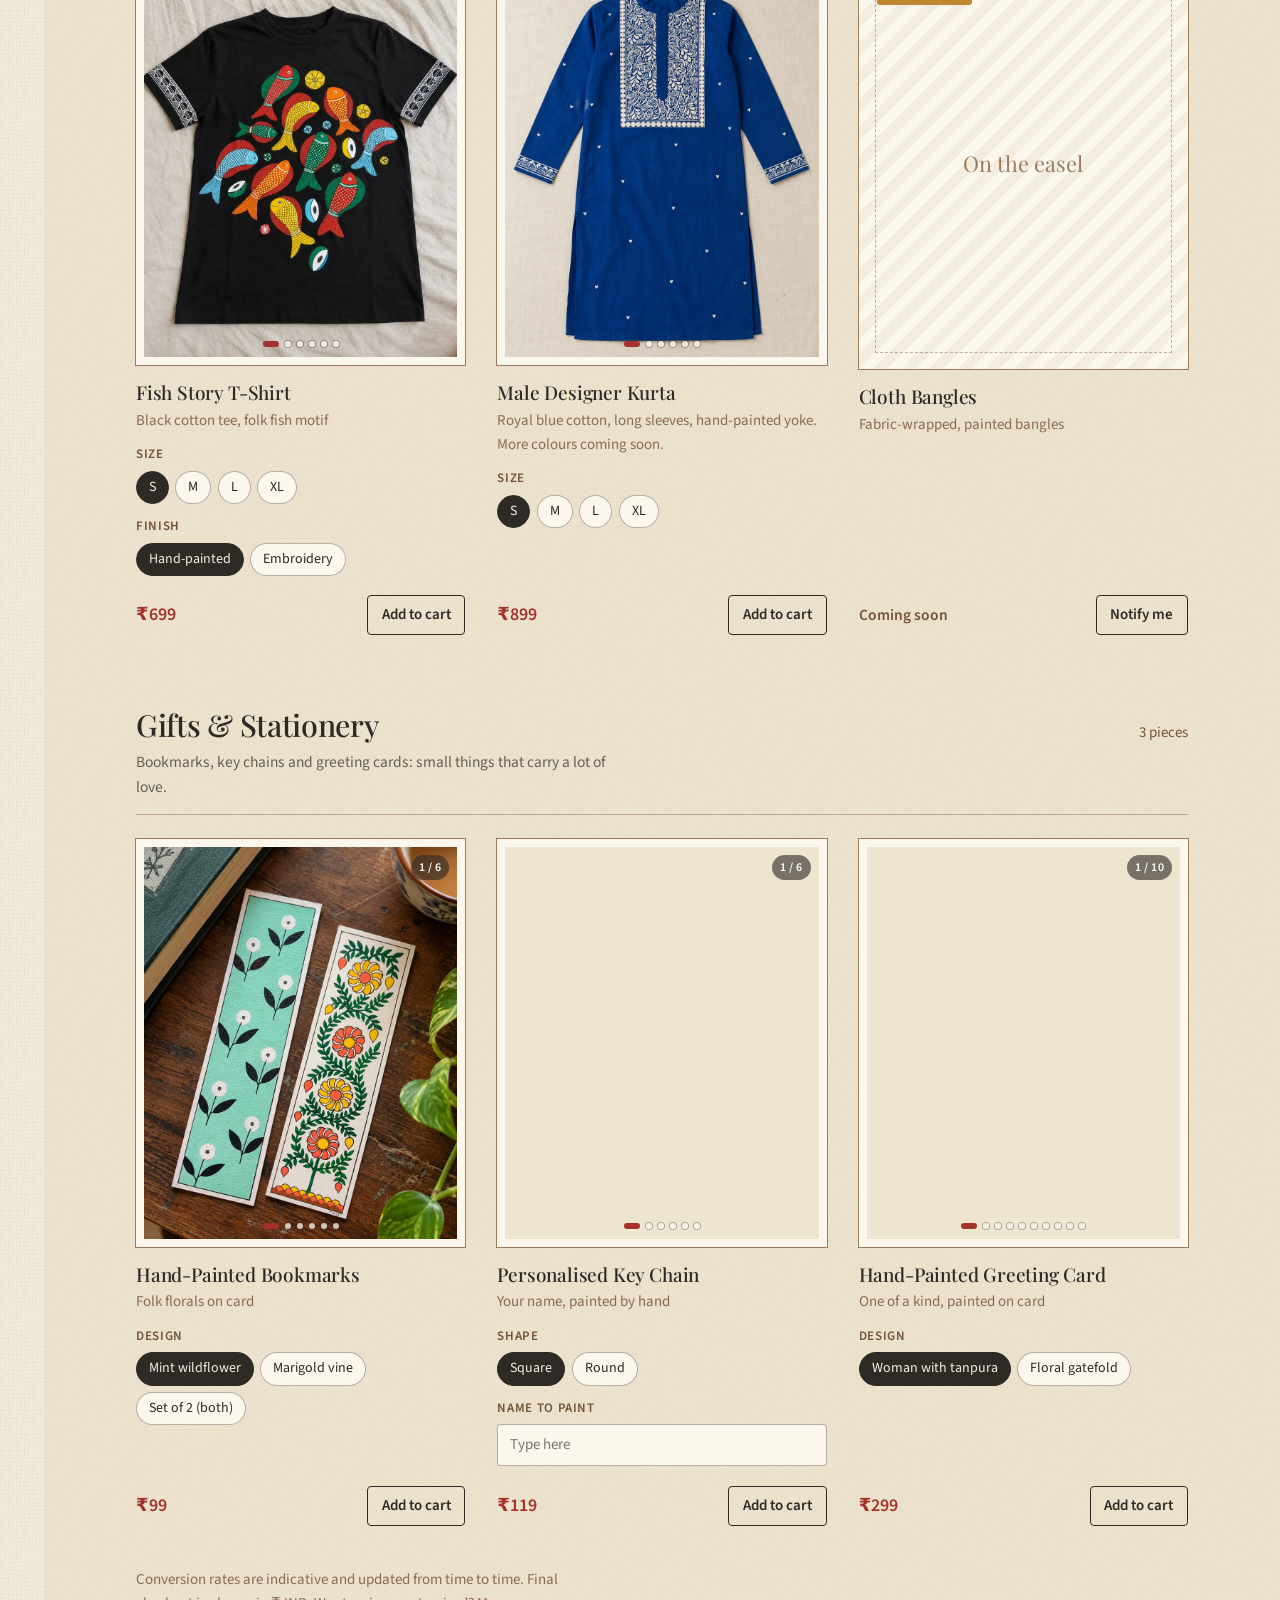
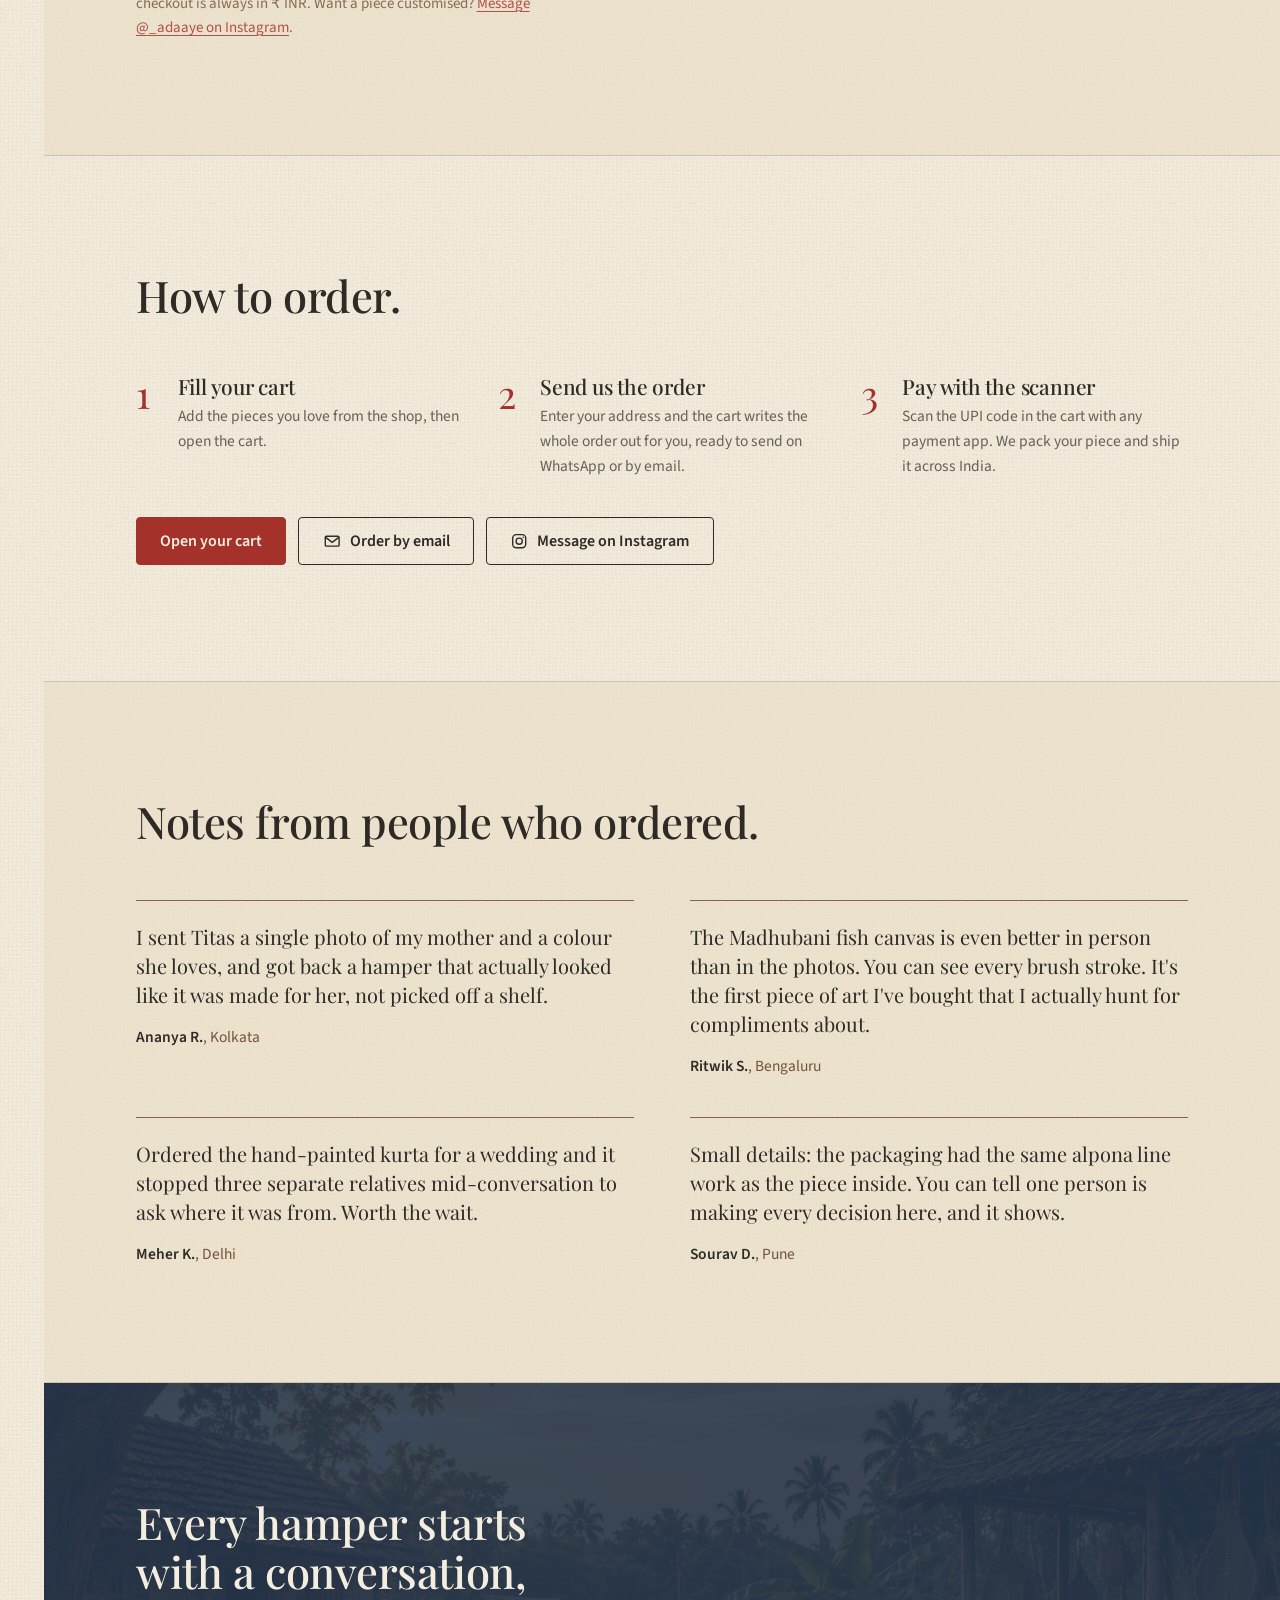
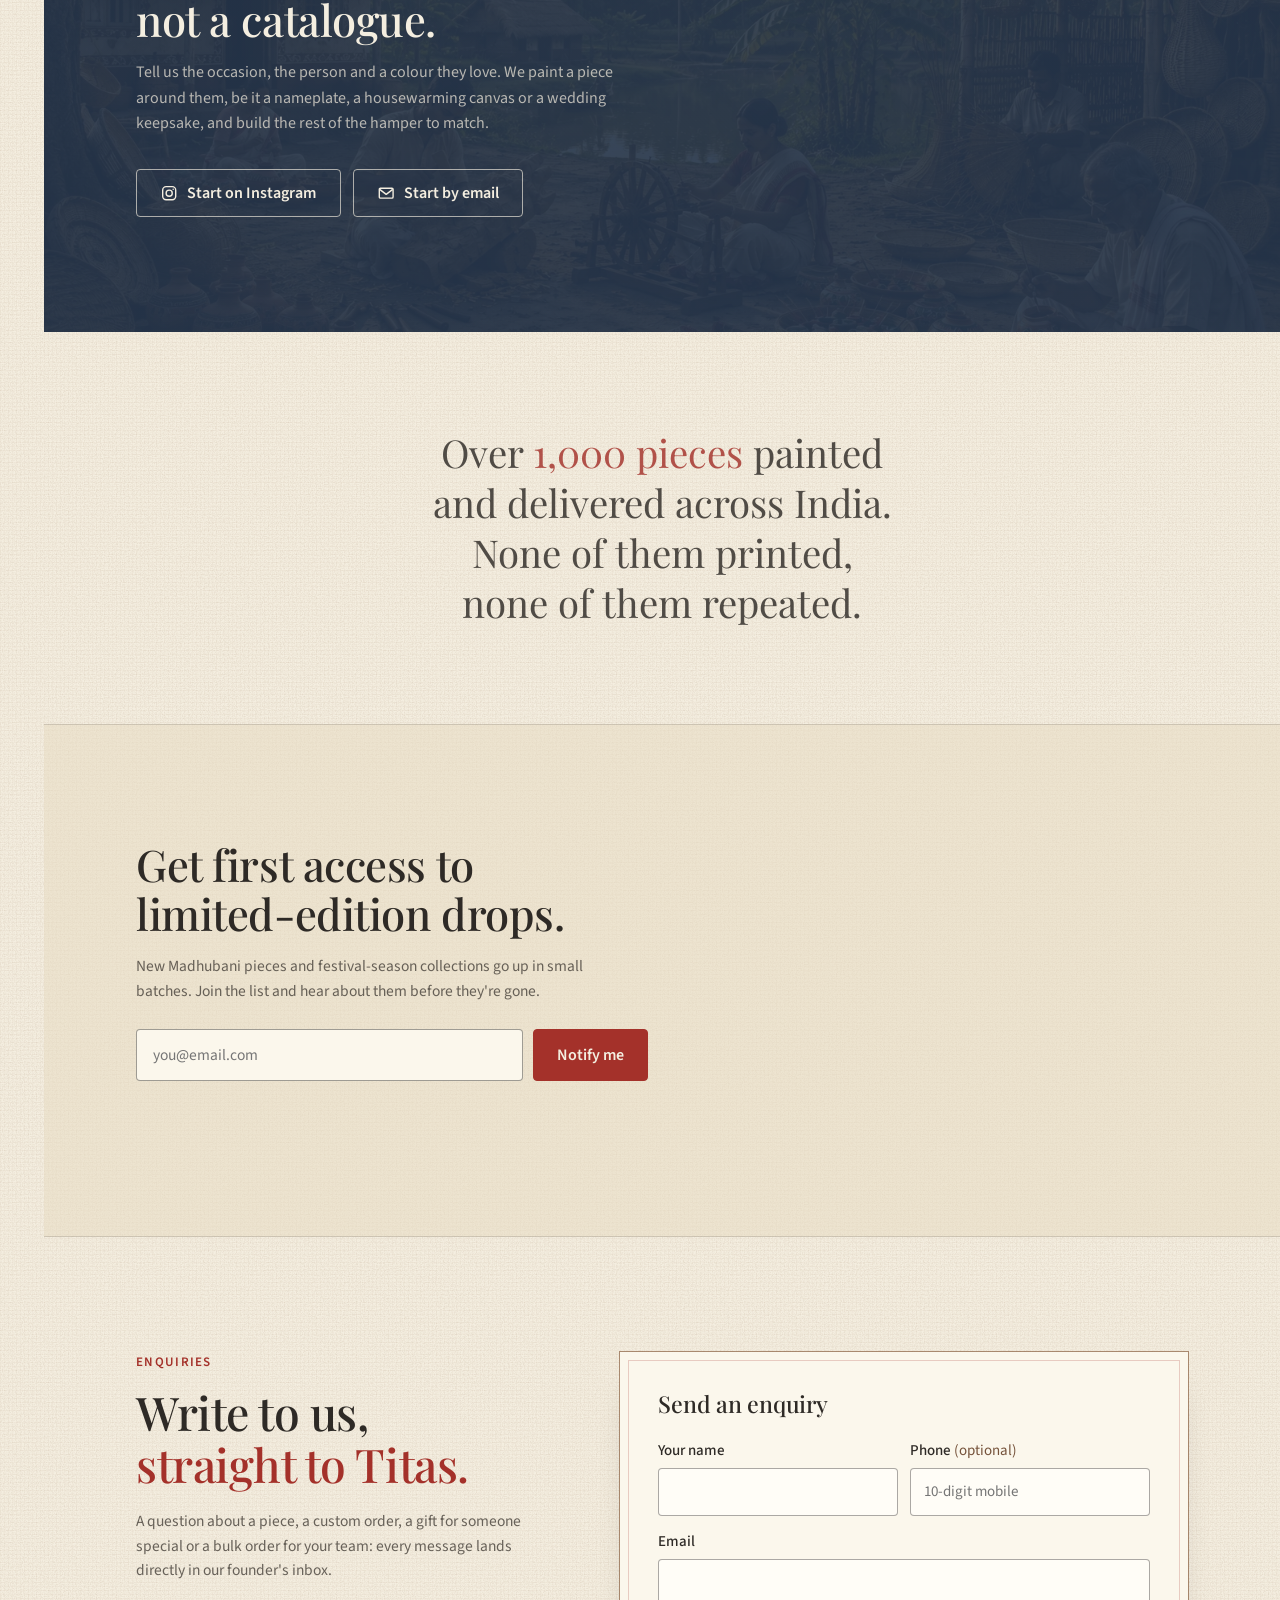
==== commit ebd2418a: "Add files via upload" ====
--- a/index.html
+++ b/index.html
@@ -174,7 +174,7 @@
       </li>
       <li>
         <h3>Mix the pigment</h3>
-        <p>Acrylic is hand-mixed to match the earth reds, indigos and turmeric yellows traditional to Bengal folk colour.</p>
+        <p>Acrylic is hand-mixed to match the<br> earth reds, indigos and turmeric<br> yellows traditional to<br> Bengal folk colour.</p>
       </li>
       <li>
         <h3>Fill the motif</h3>
@@ -182,7 +182,7 @@
       </li>
       <li>
         <h3>Seal and finish</h3>
-        <p>A protective seal is added so the piece, be it canvas, coaster or keepsake, is ready for daily life at home.</p>
+        <p>A protective seal is added so the<br> piece, be it canvas, coaster or<br> keepsake, is ready for<br> daily life at home.</p>
       </li>
     </ol>
   </div>
